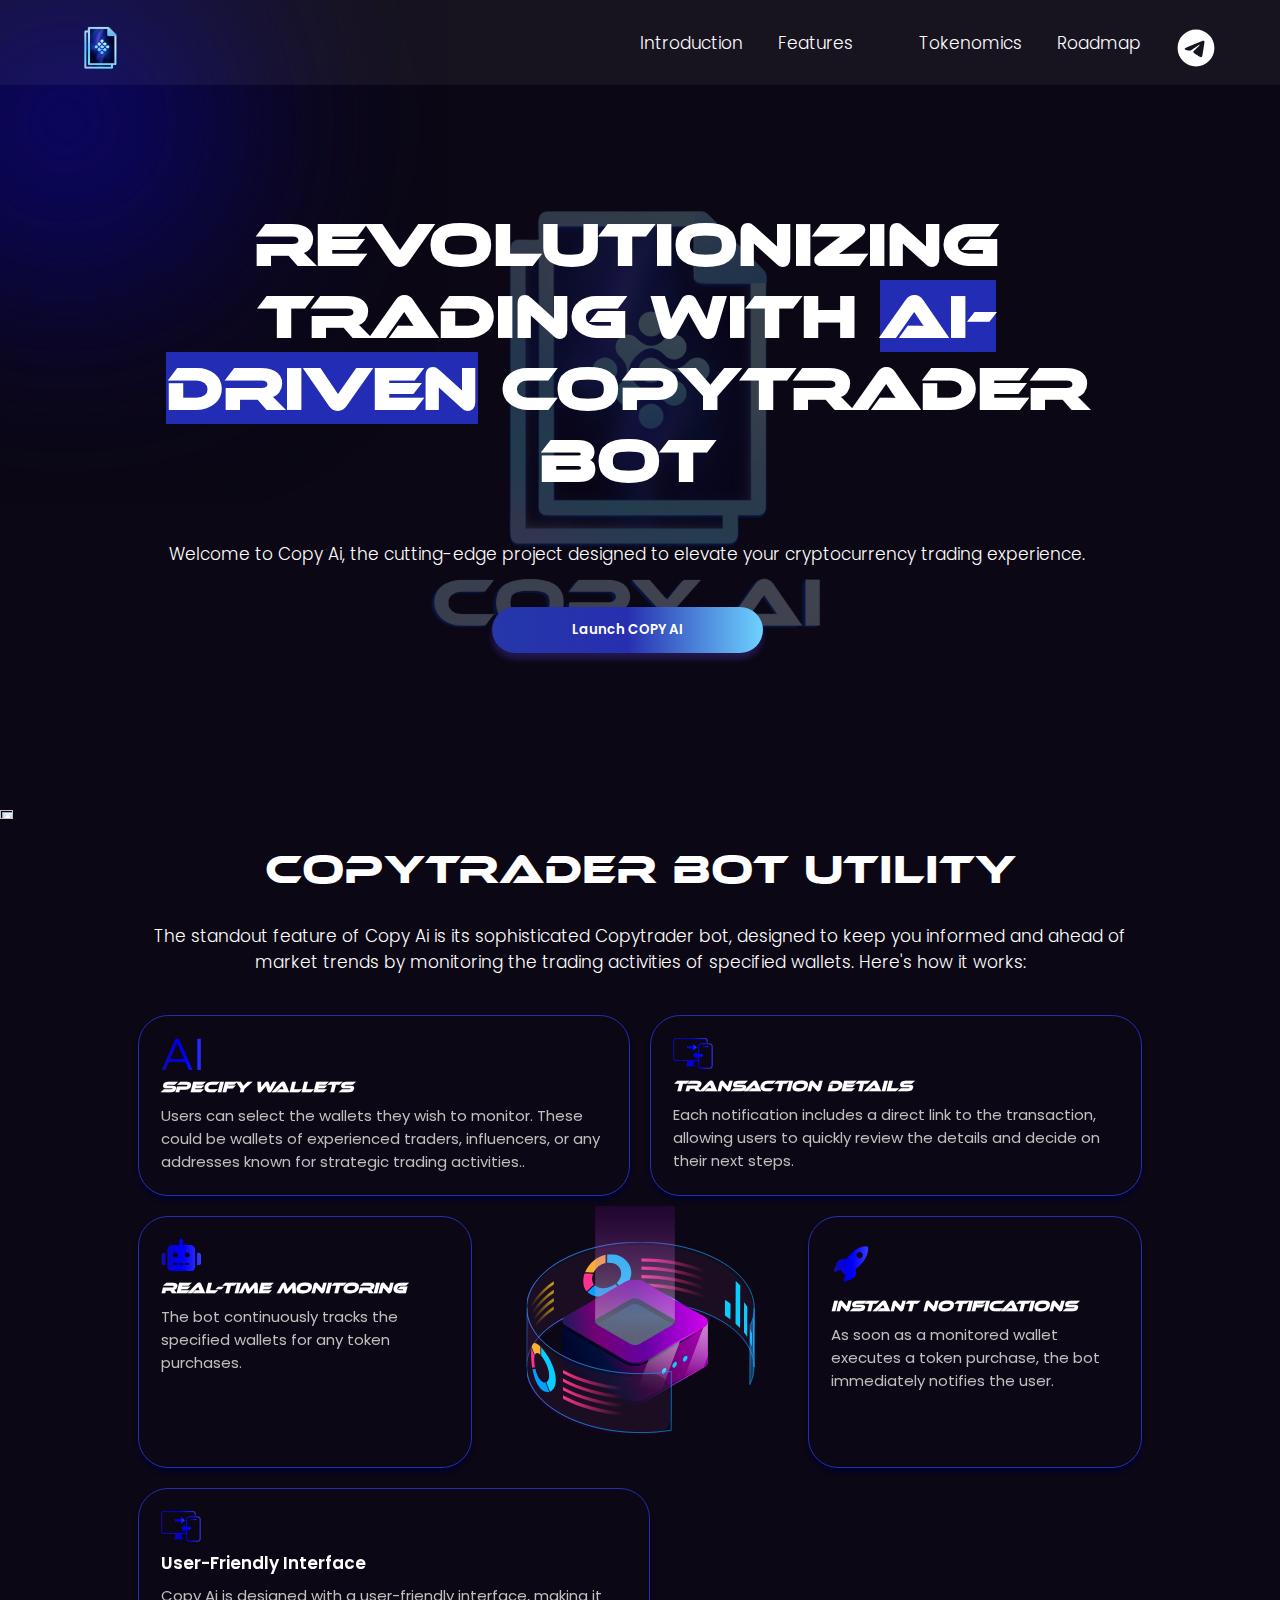
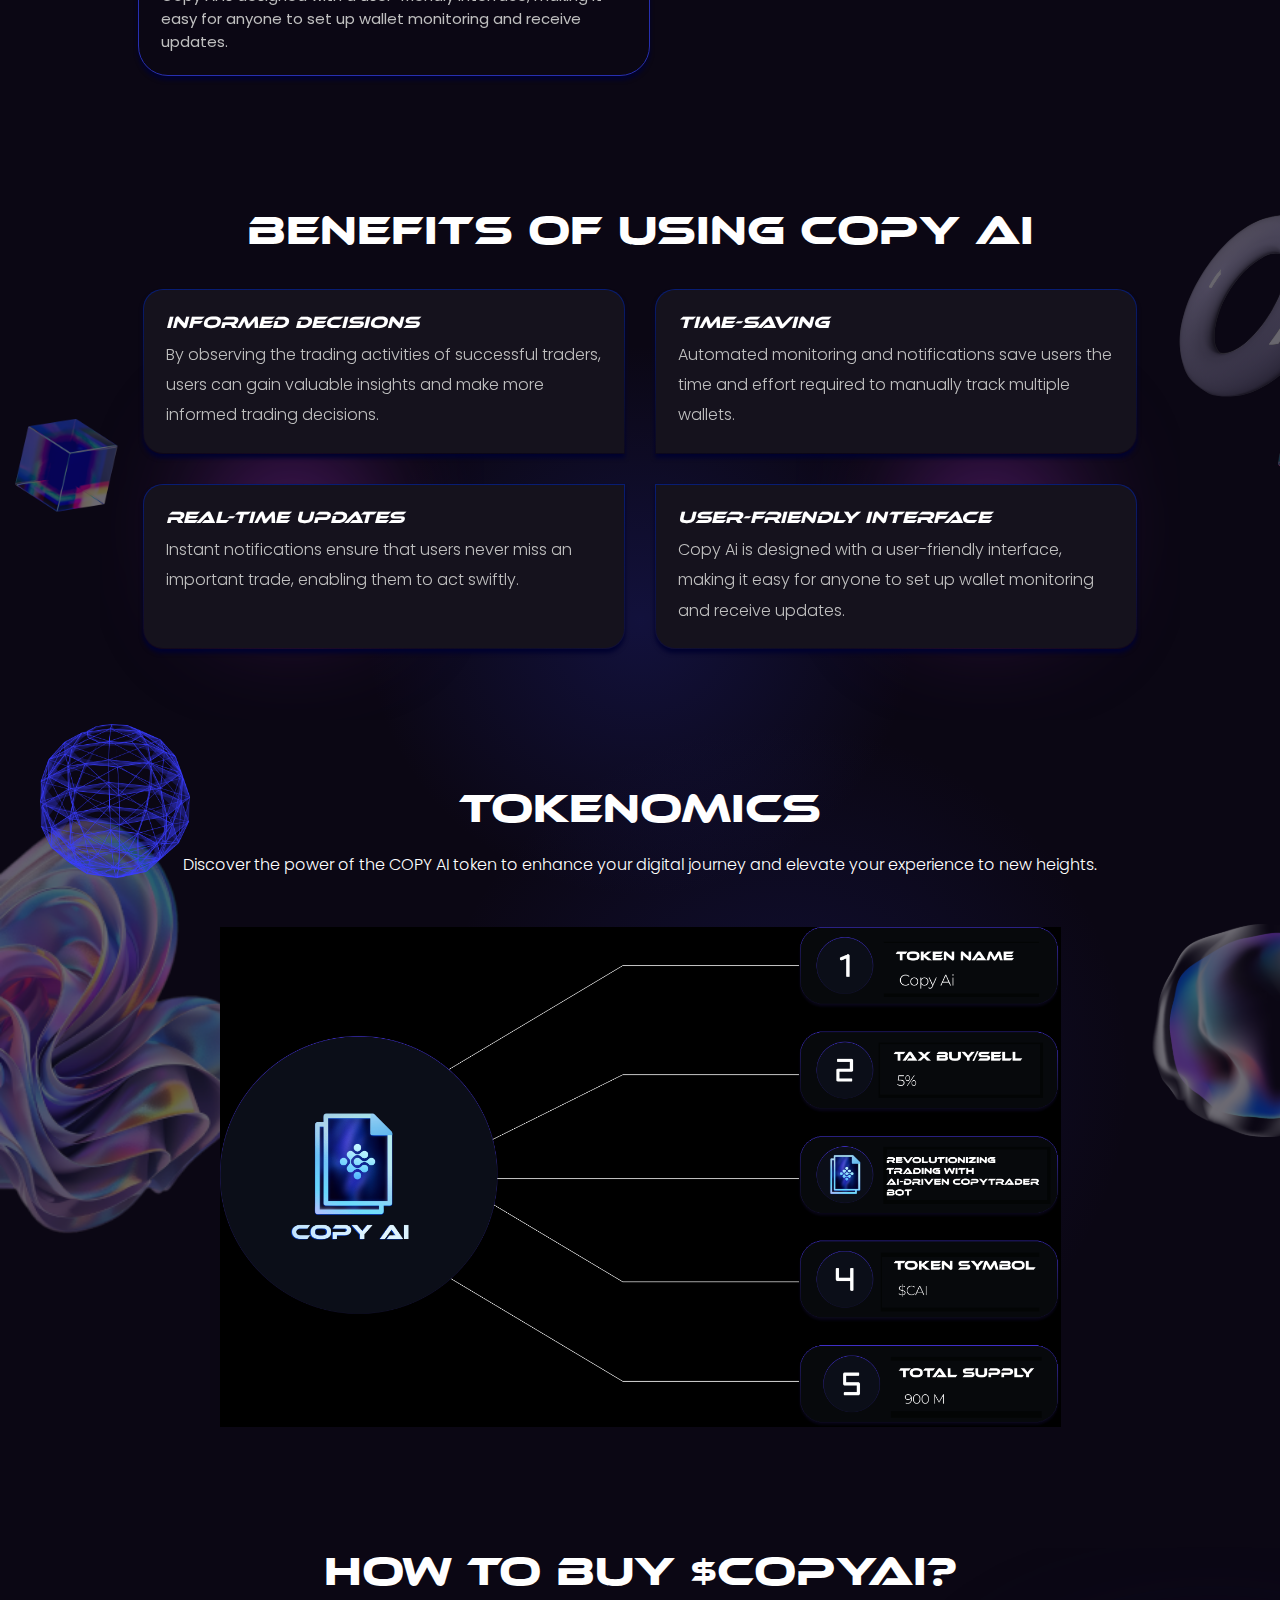
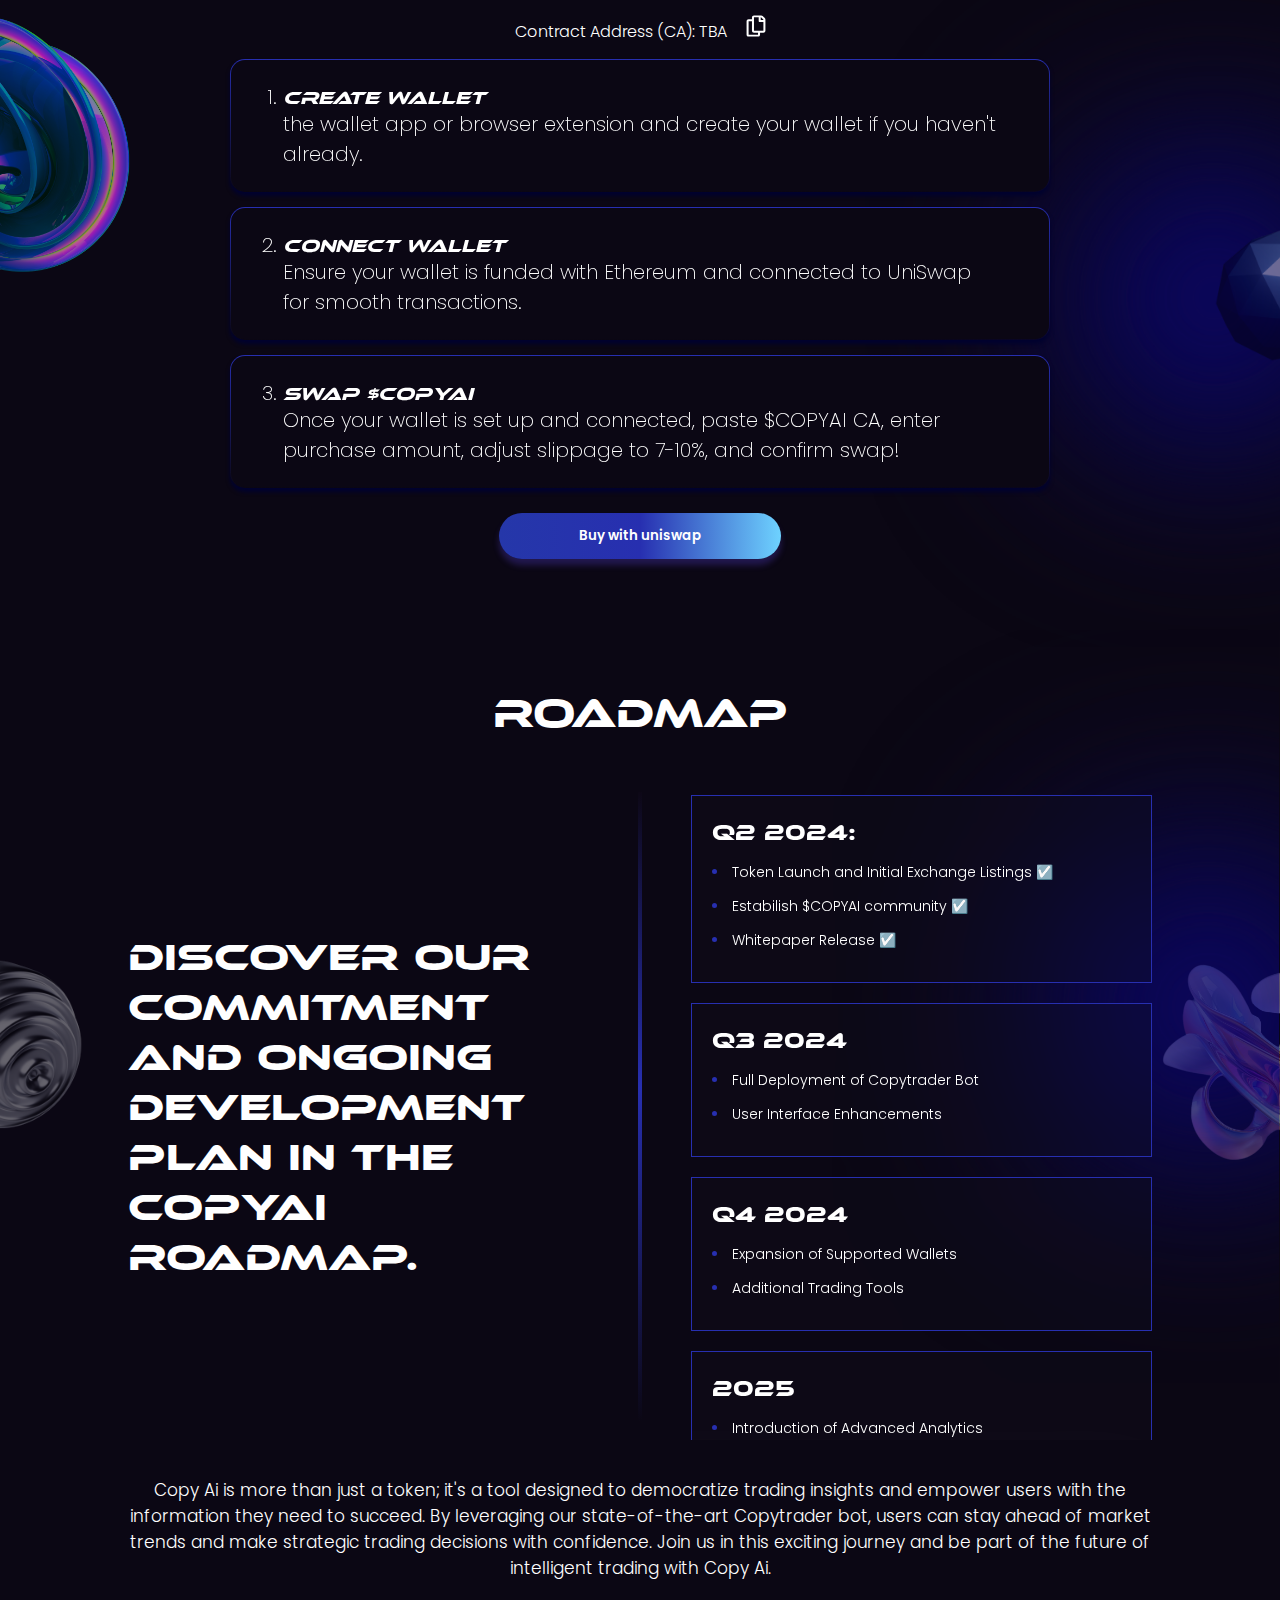
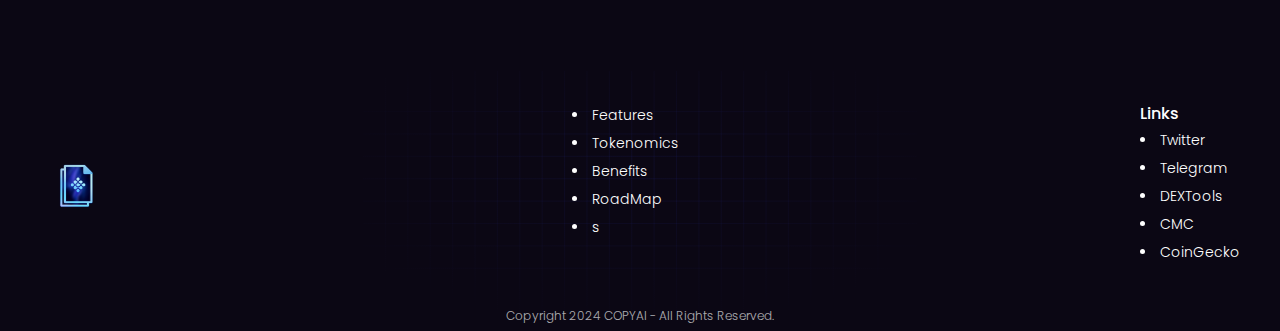
==== index.html @ f73720eb "first commit" ====
<html lang="en">
  <!-- Mirrored from www.copyaierc.info/ by HTTrack Website Copier/3.x [XR&CO'2014], Tue, 04 Jun 2024 11:24:17 GMT -->
  <!-- Added by HTTrack --><meta
    http-equiv="content-type"
    content="text/html;charset=utf-8"
  /><!-- /Added by HTTrack -->
  <head>
    <meta charset="UTF-8" />
    <meta name="viewport" content="width=device-width, initial-scale=1.0" />
    <link
      rel="apple-touch-icon"
      sizes="180x180"
      href="assets/apple-touch-icon-CKiaPB7g.html"
    />
    <link
      rel="icon"
      type="image/png"
      sizes="32x32"
      href="assets/favicon-32x32-CoAwXPn9.html"
    />
    <link
      rel="icon"
      type="image/png"
      sizes="16x16"
      href="assets/favicon-16x16-p-CZsTwS.html"
    />
    <link rel="manifest" href="assets/site-BwHFeIBa.webmanifest" />
    <title>COPY AI</title>
    <script
      type="module"
      crossorigin=""
      src="assets/index-CCVCnxUT.js"
    ></script>
    <script src="https://cdn.tailwindcss.com/"></script>
    <link rel="shortcut icon" href="assets/logo-1.png" type="image/x-icon" />
    <link href="../unpkg.com/aos%402.3.1/dist/aos.css" rel="stylesheet" />
    <meta
      name="description"
      content="Revolutionizing Trading with AI-Driven Copytrader Bot"
    />
    <link rel="stylesheet" crossorigin="" href="assets/index-CkJJXJA0.css" />
    <style type="text/css">
      @font-face {
        font-weight: 400;
        font-style: normal;
        font-family: circular;

        src: url("chrome-extension_/liecbddmkiiihnedobmlmillhodjkdmb/fonts/CircularXXWeb-Book.html")
          format("woff2");
      }

      @font-face {
        font-weight: 700;
        font-style: normal;
        font-family: circular;

        src: url("chrome-extension_/liecbddmkiiihnedobmlmillhodjkdmb/fonts/CircularXXWeb-Bold.html")
          format("woff2");
      }
    </style>
    <script src="https://cdn.tailwindcss.com"></script>
  </head>

  <body>
    <div id="root">
      <div class="header">
        <div id="mobile-menu" class="Mobile-navbar hidden">
          <ul>
            <a href="index.html#introduction"> <li>Introduction</li> </a
            ><a href="index.html#features"> <li>Features</li> </a
            ><a href="index.html#s"> <li></li> </a
            ><a href="index.html#tokenomics"> <li>Tokenomics</li> </a
            ><a href="index.html#roadmap">
              <li>Roadmap</li>
            </a>
          </ul>
        </div>
        <div class="header-logo-menu">
          <img
            class="mobile-header-bars"
            src="data:image/svg+xml,%3csvg%20width='28'%20height='26'%20viewBox='0%200%2028%2026'%20fill='none'%20xmlns='http://www.w3.org/2000/svg'%3e%3cpath%20d='M1%205.25C0.4375%205.25%200%204.8125%200%204.25V1.75C0%201.25%200.4375%200.75%201%200.75H27C27.5%200.75%2028%201.25%2028%201.75V4.25C28%204.8125%2027.5%205.25%2027%205.25H1ZM1%2015.25C0.4375%2015.25%200%2014.8125%200%2014.25V11.75C0%2011.25%200.4375%2010.75%201%2010.75H27C27.5%2010.75%2028%2011.25%2028%2011.75V14.25C28%2014.8125%2027.5%2015.25%2027%2015.25H1ZM1%2025.25C0.4375%2025.25%200%2024.8125%200%2024.25V21.75C0%2021.25%200.4375%2020.75%201%2020.75H27C27.5%2020.75%2028%2021.25%2028%2021.75V24.25C28%2024.8125%2027.5%2025.25%2027%2025.25H1Z'%20fill='white'/%3e%3c/svg%3e"
            alt="mobile-header-bars"
          /><a href="index.html"
            ><img
              class="logo"
              src="assets/logo.png"
              style="width: 70px"
              alt="soai-logo"
          /></a>
        </div>
        <div class="parentNavbar">
          <div class="navbar">
            <ul>
              <a href="index.html#introduction"> <li>Introduction</li> </a
              ><a href="index.html#features"> <li>Features</li> </a
              ><a href="index.html#s"> <li></li> </a
              ><a href="index.html#tokenomics"> <li>Tokenomics</li> </a
              ><a href="index.html#roadmap">
                <li>Roadmap</li>
              </a>
            </ul>
          </div>
          <div>
            <img
              class="telegram-logo"
              src="data:image/svg+xml,%3csvg%20xmlns='http://www.w3.org/2000/svg'%20xmlns:xlink='http://www.w3.org/1999/xlink'%20viewBox='0,0,256,256'%20width='50px'%20height='50px'%3e%3cg%20fill='%23ffffff'%20fill-rule='nonzero'%20stroke='none'%20stroke-width='1'%20stroke-linecap='butt'%20stroke-linejoin='miter'%20stroke-miterlimit='10'%20stroke-dasharray=''%20stroke-dashoffset='0'%20font-family='none'%20font-weight='none'%20font-size='none'%20text-anchor='none'%20style='mix-blend-mode:%20normal'%3e%3cg%20transform='scale(5.12,5.12)'%3e%3cpath%20d='M25,2c12.703,0%2023,10.297%2023,23c0,12.703%20-10.297,23%20-23,23c-12.703,0%20-23,-10.297%20-23,-23c0,-12.703%2010.297,-23%2023,-23zM32.934,34.375c0.423,-1.298%202.405,-14.234%202.65,-16.783c0.074,-0.772%20-0.17,-1.285%20-0.648,-1.514c-0.578,-0.278%20-1.434,-0.139%20-2.427,0.219c-1.362,0.491%20-18.774,7.884%20-19.78,8.312c-0.954,0.405%20-1.856,0.847%20-1.856,1.487c0,0.45%200.267,0.703%201.003,0.966c0.766,0.273%202.695,0.858%203.834,1.172c1.097,0.303%202.346,0.04%203.046,-0.395c0.742,-0.461%209.305,-6.191%209.92,-6.693c0.614,-0.502%201.104,0.141%200.602,0.644c-0.502,0.502%20-6.38,6.207%20-7.155,6.997c-0.941,0.959%20-0.273,1.953%200.358,2.351c0.721,0.454%205.906,3.932%206.687,4.49c0.781,0.558%201.573,0.811%202.298,0.811c0.725,0%201.107,-0.955%201.468,-2.064z'%3e%3c/path%3e%3c/g%3e%3c/g%3e%3c/svg%3e"
              alt="telegram-logo"
            />
          </div>
        </div>
      </div>
      <div
        id="introduction"
        class="hero"
        data-f="fade-down"
        data-aos-easing="linear"
        data-aos-duration="1000"
      >
        <div>
          <h1 class="hero-heading">
            Revolutionizing Trading with
            <span class="hero-span" style="font-family: subs"> AI-Driven</span>
            Copytrader Bot
          </h1>
        </div>
        <div>
          <p class="heroSubText">
            Welcome to Copy Ai, the cutting-edge project designed to elevate
            your cryptocurrency trading experience.
          </p>
        </div>
        <a href="index.html#s"
          ><button class="btn-primary hero-btn animate-pulse mb-12">
            Launch COPY AI
          </button></a
        >
        <img class="bgElement1" src="assets/one.png" alt="" />

        <img class="HeroBg" src="assets/logo-fade.png" alt="" /><img
          class="HeroSwirl"
          src="assets/hero-swirls-B60s53Tf.svg"
          alt=""
        />
      </div>
      <div id="features" class="wrapper wrapper-features">
        <div
          class="container bg-violet-600/50 backdrop-blur-md rounded-2xl mx-4"
        >
          <div
            class="section-heading"
            data-aos="fade-up"
            data-aos-easing="linear"
            data-aos-duration="500"
          >
            Copytrader Bot Utility
          </div>
          <p class="heroSubText" style="color: #fff">
            The standout feature of Copy Ai is its sophisticated Copytrader bot,
            designed to keep you informed and ahead of market trends by
            monitoring the trading activities of specified wallets. Here's how
            it works:
          </p>
          <div
            class="features-icon-mobile"
            data-aos="fade-up"
            data-aos-easing="linear"
            data-aos-duration="1000"
          >
            <div>
              <svg
                xmlns="http://www.w3.org/2000/svg"
                xmlns:xlink="http://www.w3.org/1999/xlink"
                viewBox="0 0 488 419.7"
                width="488"
                height="419.7"
                preserveAspectRatio="xMidYMid meet"
                style="
                  width: 100%;
                  height: 100%;
                  transform: translate3d(0px, 0px, 0px);
                  content-visibility: visible;
                "
              >
                <defs>
                  <clipPath id="__lottie_element_2">
                    <rect width="488" height="419.7" x="0" y="0"></rect>
                  </clipPath>
                  <clipPath id="__lottie_element_4">
                    <path d="M0,0 L488,0 L488,419.7 L0,419.7z"></path>
                  </clipPath>
                  <clipPath id="__lottie_element_8">
                    <path d="M0,0 L488,0 L488,419.7 L0,419.7z"></path>
                  </clipPath>
                  <clipPath id="__lottie_element_12">
                    <path d="M0,0 L488,0 L488,419.7 L0,419.7z"></path>
                  </clipPath>
                  <clipPath id="__lottie_element_16">
                    <path d="M0,0 L488,0 L488,419.7 L0,419.7z"></path>
                  </clipPath>
                  <clipPath id="__lottie_element_20">
                    <path d="M0,0 L488,0 L488,419.7 L0,419.7z"></path>
                  </clipPath>
                  <clipPath id="__lottie_element_24">
                    <path d="M0,0 L488,0 L488,419.7 L0,419.7z"></path>
                  </clipPath>
                  <linearGradient
                    id="__lottie_element_30"
                    spreadMethod="pad"
                    gradientUnits="userSpaceOnUse"
                    x1="0.5458999872207642"
                    y1="163.39100646972656"
                    x2="0.5458999872207642"
                    y2="-0.03150150179862976"
                  >
                    <stop
                      offset="0%"
                      stop-color="rgb(10,204,255)"
                      stop-opacity="1"
                    ></stop>
                    <stop
                      offset="7%"
                      stop-color="rgb(24,204,252)"
                      stop-opacity="0.9323999881744385"
                    ></stop>
                    <stop
                      offset="72%"
                      stop-color="rgb(154,207,223)"
                      stop-opacity="0.2842999994754791"
                    ></stop>
                    <stop
                      offset="100%"
                      stop-color="rgb(206,208,212)"
                      stop-opacity="0"
                    ></stop>
                  </linearGradient>
                  <linearGradient
                    id="__lottie_element_34"
                    spreadMethod="pad"
                    gradientUnits="userSpaceOnUse"
                    x1="0"
                    y1="0"
                    x2="0"
                    y2="0"
                  >
                    <stop
                      offset="0%"
                      stop-color="rgb(35,24,94)"
                      stop-opacity="1"
                    ></stop>
                    <stop
                      offset="7%"
                      stop-color="rgb(24,204,252)"
                      stop-opacity="0.9323999881744385"
                    ></stop>
                    <stop
                      offset="72%"
                      stop-color="rgb(154,207,223)"
                      stop-opacity="0.2842999994754791"
                    ></stop>
                    <stop
                      offset="100%"
                      stop-color="rgb(206,208,212)"
                      stop-opacity="0"
                    ></stop>
                  </linearGradient>
                  <linearGradient
                    id="__lottie_element_38"
                    spreadMethod="pad"
                    gradientUnits="userSpaceOnUse"
                    x1="0.5458999872207642"
                    y1="0.9908940196037292"
                    x2="0.5458999872207642"
                    y2="-162.4320068359375"
                  >
                    <stop
                      offset="0%"
                      stop-color="rgb(10,204,255)"
                      stop-opacity="1"
                    ></stop>
                    <stop
                      offset="7%"
                      stop-color="rgb(24,204,252)"
                      stop-opacity="0.9323999881744385"
                    ></stop>
                    <stop
                      offset="72%"
                      stop-color="rgb(154,207,223)"
                      stop-opacity="0.2842999994754791"
                    ></stop>
                    <stop
                      offset="100%"
                      stop-color="rgb(206,208,212)"
                      stop-opacity="0"
                    ></stop>
                  </linearGradient>
                  <clipPath id="__lottie_element_40">
                    <path d="M0,0 L488,0 L488,419.7 L0,419.7z"></path>
                  </clipPath>
                  <clipPath id="__lottie_element_44">
                    <path d="M0,0 L488,0 L488,419.7 L0,419.7z"></path>
                  </clipPath>
                  <linearGradient
                    id="__lottie_element_50"
                    spreadMethod="pad"
                    gradientUnits="userSpaceOnUse"
                    x1="0.4670020043849945"
                    y1="169.5970001220703"
                    x2="0.4670020043849945"
                    y2="-0.0315047986805439"
                  >
                    <stop
                      offset="0%"
                      stop-color="rgb(10,204,255)"
                      stop-opacity="1"
                    ></stop>
                    <stop
                      offset="7%"
                      stop-color="rgb(24,204,252)"
                      stop-opacity="0.9323999881744385"
                    ></stop>
                    <stop
                      offset="72%"
                      stop-color="rgb(154,207,223)"
                      stop-opacity="0.2842999994754791"
                    ></stop>
                    <stop
                      offset="100%"
                      stop-color="rgb(206,208,212)"
                      stop-opacity="0"
                    ></stop>
                  </linearGradient>
                  <linearGradient
                    id="__lottie_element_54"
                    spreadMethod="pad"
                    gradientUnits="userSpaceOnUse"
                    x1="0"
                    y1="0"
                    x2="0"
                    y2="0"
                  >
                    <stop
                      offset="0%"
                      stop-color="rgb(35,24,94)"
                      stop-opacity="1"
                    ></stop>
                    <stop
                      offset="7%"
                      stop-color="rgb(24,204,252)"
                      stop-opacity="0.9323999881744385"
                    ></stop>
                    <stop
                      offset="72%"
                      stop-color="rgb(154,207,223)"
                      stop-opacity="0.2842999994754791"
                    ></stop>
                    <stop
                      offset="100%"
                      stop-color="rgb(206,208,212)"
                      stop-opacity="0"
                    ></stop>
                  </linearGradient>
                  <linearGradient
                    id="__lottie_element_58"
                    spreadMethod="pad"
                    gradientUnits="userSpaceOnUse"
                    x1="0.4670020043849945"
                    y1="0.9973970055580139"
                    x2="0.4670020043849945"
                    y2="-168.63099670410156"
                  >
                    <stop
                      offset="0%"
                      stop-color="rgb(10,204,255)"
                      stop-opacity="1"
                    ></stop>
                    <stop
                      offset="7%"
                      stop-color="rgb(24,204,252)"
                      stop-opacity="0.9323999881744385"
                    ></stop>
                    <stop
                      offset="72%"
                      stop-color="rgb(154,207,223)"
                      stop-opacity="0.2842999994754791"
                    ></stop>
                    <stop
                      offset="100%"
                      stop-color="rgb(206,208,212)"
                      stop-opacity="0"
                    ></stop>
                  </linearGradient>
                  <clipPath id="__lottie_element_60">
                    <path d="M0,0 L488,0 L488,419.7 L0,419.7z"></path>
                  </clipPath>
                  <clipPath id="__lottie_element_64">
                    <path d="M0,0 L488,0 L488,419.7 L0,419.7z"></path>
                  </clipPath>
                  <linearGradient
                    id="__lottie_element_70"
                    spreadMethod="pad"
                    gradientUnits="userSpaceOnUse"
                    x1="0.489096999168396"
                    y1="175.38099670410156"
                    x2="0.489096999168396"
                    y2="-0.031502000987529755"
                  >
                    <stop
                      offset="0%"
                      stop-color="rgb(10,204,255)"
                      stop-opacity="1"
                    ></stop>
                    <stop
                      offset="7%"
                      stop-color="rgb(24,204,252)"
                      stop-opacity="0.9323999881744385"
                    ></stop>
                    <stop
                      offset="72%"
                      stop-color="rgb(154,207,223)"
                      stop-opacity="0.2842999994754791"
                    ></stop>
                    <stop
                      offset="100%"
                      stop-color="rgb(206,208,212)"
                      stop-opacity="0"
                    ></stop>
                  </linearGradient>
                  <linearGradient
                    id="__lottie_element_74"
                    spreadMethod="pad"
                    gradientUnits="userSpaceOnUse"
                    x1="0"
                    y1="0"
                    x2="0"
                    y2="0"
                  >
                    <stop
                      offset="0%"
                      stop-color="rgb(35,24,94)"
                      stop-opacity="1"
                    ></stop>
                    <stop
                      offset="7%"
                      stop-color="rgb(24,204,252)"
                      stop-opacity="0.9323999881744385"
                    ></stop>
                    <stop
                      offset="72%"
                      stop-color="rgb(154,207,223)"
                      stop-opacity="0.2842999994754791"
                    ></stop>
                    <stop
                      offset="100%"
                      stop-color="rgb(206,208,212)"
                      stop-opacity="0"
                    ></stop>
                  </linearGradient>
                  <linearGradient
                    id="__lottie_element_78"
                    spreadMethod="pad"
                    gradientUnits="userSpaceOnUse"
                    x1="0.489096999168396"
                    y1="0.9805939793586731"
                    x2="0.489096999168396"
                    y2="-174.4320068359375"
                  >
                    <stop
                      offset="0%"
                      stop-color="rgb(10,204,255)"
                      stop-opacity="1"
                    ></stop>
                    <stop
                      offset="7%"
                      stop-color="rgb(24,204,252)"
                      stop-opacity="0.9323999881744385"
                    ></stop>
                    <stop
                      offset="72%"
                      stop-color="rgb(154,207,223)"
                      stop-opacity="0.2842999994754791"
                    ></stop>
                    <stop
                      offset="100%"
                      stop-color="rgb(206,208,212)"
                      stop-opacity="0"
                    ></stop>
                  </linearGradient>
                  <clipPath id="__lottie_element_80">
                    <path d="M0,0 L488,0 L488,419.7 L0,419.7z"></path>
                  </clipPath>
                  <clipPath id="__lottie_element_84">
                    <path d="M0,0 L488,0 L488,419.7 L0,419.7z"></path>
                  </clipPath>
                  <linearGradient
                    id="__lottie_element_90"
                    spreadMethod="pad"
                    gradientUnits="userSpaceOnUse"
                    x1="0.5111050009727478"
                    y1="181.5850067138672"
                    x2="0.5111050009727478"
                    y2="-0.031501200050115585"
                  >
                    <stop
                      offset="0%"
                      stop-color="rgb(10,204,255)"
                      stop-opacity="1"
                    ></stop>
                    <stop
                      offset="7%"
                      stop-color="rgb(24,204,252)"
                      stop-opacity="0.9323999881744385"
                    ></stop>
                    <stop
                      offset="72%"
                      stop-color="rgb(154,207,223)"
                      stop-opacity="0.2842999994754791"
                    ></stop>
                    <stop
                      offset="100%"
                      stop-color="rgb(206,208,212)"
                      stop-opacity="0"
                    ></stop>
                  </linearGradient>
                  <linearGradient
                    id="__lottie_element_94"
                    spreadMethod="pad"
                    gradientUnits="userSpaceOnUse"
                    x1="0"
                    y1="0"
                    x2="0"
                    y2="0"
                  >
                    <stop
                      offset="0%"
                      stop-color="rgb(35,24,94)"
                      stop-opacity="1"
                    ></stop>
                    <stop
                      offset="7%"
                      stop-color="rgb(24,204,252)"
                      stop-opacity="0.9323999881744385"
                    ></stop>
                    <stop
                      offset="72%"
                      stop-color="rgb(154,207,223)"
                      stop-opacity="0.2842999994754791"
                    ></stop>
                    <stop
                      offset="100%"
                      stop-color="rgb(206,208,212)"
                      stop-opacity="0"
                    ></stop>
                  </linearGradient>
                  <linearGradient
                    id="__lottie_element_98"
                    spreadMethod="pad"
                    gradientUnits="userSpaceOnUse"
                    x1="0.5111050009727478"
                    y1="0.9851970076560974"
                    x2="0.5111050009727478"
                    y2="-180.63099670410156"
                  >
                    <stop
                      offset="0%"
                      stop-color="rgb(10,204,255)"
                      stop-opacity="1"
                    ></stop>
                    <stop
                      offset="7%"
                      stop-color="rgb(24,204,252)"
                      stop-opacity="0.9323999881744385"
                    ></stop>
                    <stop
                      offset="72%"
                      stop-color="rgb(154,207,223)"
                      stop-opacity="0.2842999994754791"
                    ></stop>
                    <stop
                      offset="100%"
                      stop-color="rgb(206,208,212)"
                      stop-opacity="0"
                    ></stop>
                  </linearGradient>
                  <clipPath id="__lottie_element_100">
                    <path d="M0,0 L488,0 L488,419.7 L0,419.7z"></path>
                  </clipPath>
                  <clipPath id="__lottie_element_104">
                    <path d="M0,0 L488,0 L488,419.7 L0,419.7z"></path>
                  </clipPath>
                  <linearGradient
                    id="__lottie_element_110"
                    spreadMethod="pad"
                    gradientUnits="userSpaceOnUse"
                    x1="0.5321999788284302"
                    y1="189.2449951171875"
                    x2="0.5321999788284302"
                    y2="-0.03149870038032532"
                  >
                    <stop
                      offset="0%"
                      stop-color="rgb(10,204,255)"
                      stop-opacity="1"
                    ></stop>
                    <stop
                      offset="7%"
                      stop-color="rgb(24,204,252)"
                      stop-opacity="0.9323999881744385"
                    ></stop>
                    <stop
                      offset="72%"
                      stop-color="rgb(154,207,223)"
                      stop-opacity="0.2842999994754791"
                    ></stop>
                    <stop
                      offset="100%"
                      stop-color="rgb(206,208,212)"
                      stop-opacity="0"
                    ></stop>
                  </linearGradient>
                  <linearGradient
                    id="__lottie_element_114"
                    spreadMethod="pad"
                    gradientUnits="userSpaceOnUse"
                    x1="0"
                    y1="0"
                    x2="0"
                    y2="0"
                  >
                    <stop
                      offset="0%"
                      stop-color="rgb(35,24,94)"
                      stop-opacity="1"
                    ></stop>
                    <stop
                      offset="7%"
                      stop-color="rgb(24,204,252)"
                      stop-opacity="0.9323999881744385"
                    ></stop>
                    <stop
                      offset="72%"
                      stop-color="rgb(154,207,223)"
                      stop-opacity="0.2842999994754791"
                    ></stop>
                    <stop
                      offset="100%"
                      stop-color="rgb(206,208,212)"
                      stop-opacity="0"
                    ></stop>
                  </linearGradient>
                  <linearGradient
                    id="__lottie_element_118"
                    spreadMethod="pad"
                    gradientUnits="userSpaceOnUse"
                    x1="0.5321999788284302"
                    y1="1.0453100204467773"
                    x2="0.5321999788284302"
                    y2="-188.2310028076172"
                  >
                    <stop
                      offset="0%"
                      stop-color="rgb(10,204,255)"
                      stop-opacity="1"
                    ></stop>
                    <stop
                      offset="7%"
                      stop-color="rgb(24,204,252)"
                      stop-opacity="0.9323999881744385"
                    ></stop>
                    <stop
                      offset="72%"
                      stop-color="rgb(154,207,223)"
                      stop-opacity="0.2842999994754791"
                    ></stop>
                    <stop
                      offset="100%"
                      stop-color="rgb(206,208,212)"
                      stop-opacity="0"
                    ></stop>
                  </linearGradient>
                  <clipPath id="__lottie_element_120">
                    <path d="M0,0 L488,0 L488,419.7 L0,419.7z"></path>
                  </clipPath>
                  <clipPath id="__lottie_element_124">
                    <path d="M0,0 L488,0 L488,419.7 L0,419.7z"></path>
                  </clipPath>
                  <linearGradient
                    id="__lottie_element_130"
                    spreadMethod="pad"
                    gradientUnits="userSpaceOnUse"
                    x1="0.45530301332473755"
                    y1="193.28799438476562"
                    x2="0.45530301332473755"
                    y2="-0.03139939904212952"
                  >
                    <stop
                      offset="0%"
                      stop-color="rgb(10,204,255)"
                      stop-opacity="1"
                    ></stop>
                    <stop
                      offset="7%"
                      stop-color="rgb(24,204,252)"
                      stop-opacity="0.9323999881744385"
                    ></stop>
                    <stop
                      offset="72%"
                      stop-color="rgb(154,207,223)"
                      stop-opacity="0.2842999994754791"
                    ></stop>
                    <stop
                      offset="100%"
                      stop-color="rgb(206,208,212)"
                      stop-opacity="0"
                    ></stop>
                  </linearGradient>
                  <linearGradient
                    id="__lottie_element_134"
                    spreadMethod="pad"
                    gradientUnits="userSpaceOnUse"
                    x1="0"
                    y1="0"
                    x2="0"
                    y2="0"
                  >
                    <stop
                      offset="0%"
                      stop-color="rgb(35,24,94)"
                      stop-opacity="1"
                    ></stop>
                    <stop
                      offset="7%"
                      stop-color="rgb(24,204,252)"
                      stop-opacity="0.9323999881744385"
                    ></stop>
                    <stop
                      offset="72%"
                      stop-color="rgb(154,207,223)"
                      stop-opacity="0.2842999994754791"
                    ></stop>
                    <stop
                      offset="100%"
                      stop-color="rgb(206,208,212)"
                      stop-opacity="0"
                    ></stop>
                  </linearGradient>
                  <linearGradient
                    id="__lottie_element_138"
                    spreadMethod="pad"
                    gradientUnits="userSpaceOnUse"
                    x1="0.45530301332473755"
                    y1="0.9883000254631042"
                    x2="0.45530301332473755"
                    y2="-192.33099365234375"
                  >
                    <stop
                      offset="0%"
                      stop-color="rgb(10,204,255)"
                      stop-opacity="1"
                    ></stop>
                    <stop
                      offset="7%"
                      stop-color="rgb(24,204,252)"
                      stop-opacity="0.9323999881744385"
                    ></stop>
                    <stop
                      offset="72%"
                      stop-color="rgb(154,207,223)"
                      stop-opacity="0.2842999994754791"
                    ></stop>
                    <stop
                      offset="100%"
                      stop-color="rgb(206,208,212)"
                      stop-opacity="0"
                    ></stop>
                  </linearGradient>
                  <clipPath id="__lottie_element_140">
                    <path d="M0,0 L488,0 L488,419.7 L0,419.7z"></path>
                  </clipPath>
                  <clipPath id="__lottie_element_144">
                    <path d="M0,0 L488,0 L488,419.7 L0,419.7z"></path>
                  </clipPath>
                  <linearGradient
                    id="__lottie_element_150"
                    spreadMethod="pad"
                    gradientUnits="userSpaceOnUse"
                    x1="0.47729700803756714"
                    y1="189.2449951171875"
                    x2="0.47729700803756714"
                    y2="-0.03149870038032532"
                  >
                    <stop
                      offset="0%"
                      stop-color="rgb(10,204,255)"
                      stop-opacity="1"
                    ></stop>
                    <stop
                      offset="7%"
                      stop-color="rgb(24,204,252)"
                      stop-opacity="0.9323999881744385"
                    ></stop>
                    <stop
                      offset="72%"
                      stop-color="rgb(154,207,223)"
                      stop-opacity="0.2842999994754791"
                    ></stop>
                    <stop
                      offset="100%"
                      stop-color="rgb(206,208,212)"
                      stop-opacity="0"
                    ></stop>
                  </linearGradient>
                  <linearGradient
                    id="__lottie_element_154"
                    spreadMethod="pad"
                    gradientUnits="userSpaceOnUse"
                    x1="0"
                    y1="0"
                    x2="0"
                    y2="0"
                  >
                    <stop
                      offset="0%"
                      stop-color="rgb(35,24,94)"
                      stop-opacity="1"
                    ></stop>
                    <stop
                      offset="7%"
                      stop-color="rgb(24,204,252)"
                      stop-opacity="0.9323999881744385"
                    ></stop>
                    <stop
                      offset="72%"
                      stop-color="rgb(154,207,223)"
                      stop-opacity="0.2842999994754791"
                    ></stop>
                    <stop
                      offset="100%"
                      stop-color="rgb(206,208,212)"
                      stop-opacity="0"
                    ></stop>
                  </linearGradient>
                  <linearGradient
                    id="__lottie_element_158"
                    spreadMethod="pad"
                    gradientUnits="userSpaceOnUse"
                    x1="0.47729700803756714"
                    y1="1.0453100204467773"
                    x2="0.47729700803756714"
                    y2="-188.2310028076172"
                  >
                    <stop
                      offset="0%"
                      stop-color="rgb(10,204,255)"
                      stop-opacity="1"
                    ></stop>
                    <stop
                      offset="7%"
                      stop-color="rgb(24,204,252)"
                      stop-opacity="0.9323999881744385"
                    ></stop>
                    <stop
                      offset="72%"
                      stop-color="rgb(154,207,223)"
                      stop-opacity="0.2842999994754791"
                    ></stop>
                    <stop
                      offset="100%"
                      stop-color="rgb(206,208,212)"
                      stop-opacity="0"
                    ></stop>
                  </linearGradient>
                  <clipPath id="__lottie_element_160">
                    <path d="M0,0 L488,0 L488,419.7 L0,419.7z"></path>
                  </clipPath>
                  <clipPath id="__lottie_element_164">
                    <path d="M0,0 L488,0 L488,419.7 L0,419.7z"></path>
                  </clipPath>
                  <linearGradient
                    id="__lottie_element_170"
                    spreadMethod="pad"
                    gradientUnits="userSpaceOnUse"
                    x1="0.4984079897403717"
                    y1="181.5850067138672"
                    x2="0.4984079897403717"
                    y2="-0.03199930116534233"
                  >
                    <stop
                      offset="0%"
                      stop-color="rgb(10,204,255)"
                      stop-opacity="1"
                    ></stop>
                    <stop
                      offset="7%"
                      stop-color="rgb(24,204,252)"
                      stop-opacity="0.9323999881744385"
                    ></stop>
                    <stop
                      offset="72%"
                      stop-color="rgb(154,207,223)"
                      stop-opacity="0.2842999994754791"
                    ></stop>
                    <stop
                      offset="100%"
                      stop-color="rgb(206,208,212)"
                      stop-opacity="0"
                    ></stop>
                  </linearGradient>
                  <linearGradient
                    id="__lottie_element_174"
                    spreadMethod="pad"
                    gradientUnits="userSpaceOnUse"
                    x1="0"
                    y1="0"
                    x2="0"
                    y2="0"
                  >
                    <stop
                      offset="0%"
                      stop-color="rgb(35,24,94)"
                      stop-opacity="1"
                    ></stop>
                    <stop
                      offset="7%"
                      stop-color="rgb(24,204,252)"
                      stop-opacity="0.9323999881744385"
                    ></stop>
                    <stop
                      offset="72%"
                      stop-color="rgb(154,207,223)"
                      stop-opacity="0.2842999994754791"
                    ></stop>
                    <stop
                      offset="100%"
                      stop-color="rgb(206,208,212)"
                      stop-opacity="0"
                    ></stop>
                  </linearGradient>
                  <linearGradient
                    id="__lottie_element_178"
                    spreadMethod="pad"
                    gradientUnits="userSpaceOnUse"
                    x1="0.4984079897403717"
                    y1="0.9851970076560974"
                    x2="0.4984079897403717"
                    y2="-180.6320037841797"
                  >
                    <stop
                      offset="0%"
                      stop-color="rgb(10,204,255)"
                      stop-opacity="1"
                    ></stop>
                    <stop
                      offset="7%"
                      stop-color="rgb(24,204,252)"
                      stop-opacity="0.9323999881744385"
                    ></stop>
                    <stop
                      offset="72%"
                      stop-color="rgb(154,207,223)"
                      stop-opacity="0.2842999994754791"
                    ></stop>
                    <stop
                      offset="100%"
                      stop-color="rgb(206,208,212)"
                      stop-opacity="0"
                    ></stop>
                  </linearGradient>
                  <clipPath id="__lottie_element_180">
                    <path d="M0,0 L488,0 L488,419.7 L0,419.7z"></path>
                  </clipPath>
                  <clipPath id="__lottie_element_184">
                    <path d="M0,0 L488,0 L488,419.7 L0,419.7z"></path>
                  </clipPath>
                  <linearGradient
                    id="__lottie_element_190"
                    spreadMethod="pad"
                    gradientUnits="userSpaceOnUse"
                    x1="0.5205000042915344"
                    y1="175.38099670410156"
                    x2="0.5205000042915344"
                    y2="-0.031502000987529755"
                  >
                    <stop
                      offset="0%"
                      stop-color="rgb(10,204,255)"
                      stop-opacity="1"
                    ></stop>
                    <stop
                      offset="7%"
                      stop-color="rgb(24,204,252)"
                      stop-opacity="0.9323999881744385"
                    ></stop>
                    <stop
                      offset="72%"
                      stop-color="rgb(154,207,223)"
                      stop-opacity="0.2842999994754791"
                    ></stop>
                    <stop
                      offset="100%"
                      stop-color="rgb(206,208,212)"
                      stop-opacity="0"
                    ></stop>
                  </linearGradient>
                  <linearGradient
                    id="__lottie_element_194"
                    spreadMethod="pad"
                    gradientUnits="userSpaceOnUse"
                    x1="0"
                    y1="0"
                    x2="0"
                    y2="0"
                  >
                    <stop
                      offset="0%"
                      stop-color="rgb(35,24,94)"
                      stop-opacity="1"
                    ></stop>
                    <stop
                      offset="7%"
                      stop-color="rgb(24,204,252)"
                      stop-opacity="0.9323999881744385"
                    ></stop>
                    <stop
                      offset="72%"
                      stop-color="rgb(154,207,223)"
                      stop-opacity="0.2842999994754791"
                    ></stop>
                    <stop
                      offset="100%"
                      stop-color="rgb(206,208,212)"
                      stop-opacity="0"
                    ></stop>
                  </linearGradient>
                  <linearGradient
                    id="__lottie_element_198"
                    spreadMethod="pad"
                    gradientUnits="userSpaceOnUse"
                    x1="0.5205000042915344"
                    y1="0.9805939793586731"
                    x2="0.5205000042915344"
                    y2="-174.4320068359375"
                  >
                    <stop
                      offset="0%"
                      stop-color="rgb(10,204,255)"
                      stop-opacity="1"
                    ></stop>
                    <stop
                      offset="7%"
                      stop-color="rgb(24,204,252)"
                      stop-opacity="0.9323999881744385"
                    ></stop>
                    <stop
                      offset="72%"
                      stop-color="rgb(154,207,223)"
                      stop-opacity="0.2842999994754791"
                    ></stop>
                    <stop
                      offset="100%"
                      stop-color="rgb(206,208,212)"
                      stop-opacity="0"
                    ></stop>
                  </linearGradient>
                  <clipPath id="__lottie_element_200">
                    <path d="M0,0 L488,0 L488,419.7 L0,419.7z"></path>
                  </clipPath>
                  <clipPath id="__lottie_element_204">
                    <path d="M0,0 L488,0 L488,419.7 L0,419.7z"></path>
                  </clipPath>
                  <linearGradient
                    id="__lottie_element_210"
                    spreadMethod="pad"
                    gradientUnits="userSpaceOnUse"
                    x1="0.5425959825515747"
                    y1="169.5970001220703"
                    x2="0.5425959825515747"
                    y2="-0.030604800209403038"
                  >
                    <stop
                      offset="0%"
                      stop-color="rgb(10,204,255)"
                      stop-opacity="1"
                    ></stop>
                    <stop
                      offset="7%"
                      stop-color="rgb(24,204,252)"
                      stop-opacity="0.9323999881744385"
                    ></stop>
                    <stop
                      offset="72%"
                      stop-color="rgb(154,207,223)"
                      stop-opacity="0.2842999994754791"
                    ></stop>
                    <stop
                      offset="100%"
                      stop-color="rgb(206,208,212)"
                      stop-opacity="0"
                    ></stop>
                  </linearGradient>
                  <linearGradient
                    id="__lottie_element_214"
                    spreadMethod="pad"
                    gradientUnits="userSpaceOnUse"
                    x1="0"
                    y1="0"
                    x2="0"
                    y2="0"
                  >
                    <stop
                      offset="0%"
                      stop-color="rgb(35,24,94)"
                      stop-opacity="1"
                    ></stop>
                    <stop
                      offset="7%"
                      stop-color="rgb(24,204,252)"
                      stop-opacity="0.9323999881744385"
                    ></stop>
                    <stop
                      offset="72%"
                      stop-color="rgb(154,207,223)"
                      stop-opacity="0.2842999994754791"
                    ></stop>
                    <stop
                      offset="100%"
                      stop-color="rgb(206,208,212)"
                      stop-opacity="0"
                    ></stop>
                  </linearGradient>
                  <linearGradient
                    id="__lottie_element_218"
                    spreadMethod="pad"
                    gradientUnits="userSpaceOnUse"
                    x1="0.5425959825515747"
                    y1="0.9973970055580139"
                    x2="0.5425959825515747"
                    y2="-168.63099670410156"
                  >
                    <stop
                      offset="0%"
                      stop-color="rgb(10,204,255)"
                      stop-opacity="1"
                    ></stop>
                    <stop
                      offset="7%"
                      stop-color="rgb(24,204,252)"
                      stop-opacity="0.9323999881744385"
                    ></stop>
                    <stop
                      offset="72%"
                      stop-color="rgb(154,207,223)"
                      stop-opacity="0.2842999994754791"
                    ></stop>
                    <stop
                      offset="100%"
                      stop-color="rgb(206,208,212)"
                      stop-opacity="0"
                    ></stop>
                  </linearGradient>
                  <clipPath id="__lottie_element_220">
                    <path d="M0,0 L488,0 L488,419.7 L0,419.7z"></path>
                  </clipPath>
                  <clipPath id="__lottie_element_224">
                    <path d="M0,0 L488,0 L488,419.7 L0,419.7z"></path>
                  </clipPath>
                  <linearGradient
                    id="__lottie_element_230"
                    spreadMethod="pad"
                    gradientUnits="userSpaceOnUse"
                    x1="0.46461400389671326"
                    y1="163.39100646972656"
                    x2="0.46461400389671326"
                    y2="-0.03150150179862976"
                  >
                    <stop
                      offset="0%"
                      stop-color="rgb(10,204,255)"
                      stop-opacity="1"
                    ></stop>
                    <stop
                      offset="7%"
                      stop-color="rgb(24,204,252)"
                      stop-opacity="0.9323999881744385"
                    ></stop>
                    <stop
                      offset="72%"
                      stop-color="rgb(154,207,223)"
                      stop-opacity="0.2842999994754791"
                    ></stop>
                    <stop
                      offset="100%"
                      stop-color="rgb(206,208,212)"
                      stop-opacity="0"
                    ></stop>
                  </linearGradient>
                  <linearGradient
                    id="__lottie_element_234"
                    spreadMethod="pad"
                    gradientUnits="userSpaceOnUse"
                    x1="0"
                    y1="0"
                    x2="0"
                    y2="0"
                  >
                    <stop
                      offset="0%"
                      stop-color="rgb(35,24,94)"
                      stop-opacity="1"
                    ></stop>
                    <stop
                      offset="7%"
                      stop-color="rgb(24,204,252)"
                      stop-opacity="0.9323999881744385"
                    ></stop>
                    <stop
                      offset="72%"
                      stop-color="rgb(154,207,223)"
                      stop-opacity="0.2842999994754791"
                    ></stop>
                    <stop
                      offset="100%"
                      stop-color="rgb(206,208,212)"
                      stop-opacity="0"
                    ></stop>
                  </linearGradient>
                  <linearGradient
                    id="__lottie_element_238"
                    spreadMethod="pad"
                    gradientUnits="userSpaceOnUse"
                    x1="0.46461400389671326"
                    y1="0.9908940196037292"
                    x2="0.46461400389671326"
                    y2="-162.4320068359375"
                  >
                    <stop
                      offset="0%"
                      stop-color="rgb(10,204,255)"
                      stop-opacity="1"
                    ></stop>
                    <stop
                      offset="7%"
                      stop-color="rgb(24,204,252)"
                      stop-opacity="0.9323999881744385"
                    ></stop>
                    <stop
                      offset="72%"
                      stop-color="rgb(154,207,223)"
                      stop-opacity="0.2842999994754791"
                    ></stop>
                    <stop
                      offset="100%"
                      stop-color="rgb(206,208,212)"
                      stop-opacity="0"
                    ></stop>
                  </linearGradient>
                  <linearGradient
                    id="__lottie_element_242"
                    spreadMethod="pad"
                    gradientUnits="userSpaceOnUse"
                    x1="61.76679992675781"
                    y1="51.56869888305664"
                    x2="61.76679992675781"
                    y2="226.31300354003906"
                  >
                    <stop
                      offset="0%"
                      stop-color="rgb(191,2,229)"
                      stop-opacity="0.25"
                    ></stop>
                    <stop
                      offset="100%"
                      stop-color="rgb(206,208,212)"
                      stop-opacity="1"
                    ></stop>
                  </linearGradient>
                  <clipPath id="__lottie_element_244">
                    <path d="M0,0 L488,0 L488,419.7 L0,419.7z"></path>
                  </clipPath>
                  <clipPath id="__lottie_element_248">
                    <path d="M0,0 L488,0 L488,419.7 L0,419.7z"></path>
                  </clipPath>
                  <linearGradient
                    id="__lottie_element_254"
                    spreadMethod="pad"
                    gradientUnits="userSpaceOnUse"
                    x1="-0.04800000041723251"
                    y1="15.571900367736816"
                    x2="92.49199676513672"
                    y2="15.571900367736816"
                  >
                    <stop
                      offset="0%"
                      stop-color="rgb(254,51,142)"
                      stop-opacity="1"
                    ></stop>
                    <stop
                      offset="100%"
                      stop-color="rgb(254,51,142)"
                      stop-opacity="0"
                    ></stop>
                  </linearGradient>
                  <linearGradient
                    id="__lottie_element_258"
                    spreadMethod="pad"
                    gradientUnits="userSpaceOnUse"
                    x1="-0.010900000110268593"
                    y1="15.590499877929688"
                    x2="92.52909851074219"
                    y2="15.590499877929688"
                  >
                    <stop
                      offset="0%"
                      stop-color="rgb(254,51,142)"
                      stop-opacity="1"
                    ></stop>
                    <stop
                      offset="100%"
                      stop-color="rgb(254,51,142)"
                      stop-opacity="0"
                    ></stop>
                  </linearGradient>
                  <linearGradient
                    id="__lottie_element_262"
                    spreadMethod="pad"
                    gradientUnits="userSpaceOnUse"
                    x1="-0.0737999975681305"
                    y1="15.609999656677246"
                    x2="92.46520233154297"
                    y2="15.609999656677246"
                  >
                    <stop
                      offset="0%"
                      stop-color="rgb(254,51,142)"
                      stop-opacity="1"
                    ></stop>
                    <stop
                      offset="100%"
                      stop-color="rgb(254,51,142)"
                      stop-opacity="0"
                    ></stop>
                  </linearGradient>
                  <linearGradient
                    id="__lottie_element_266"
                    spreadMethod="pad"
                    gradientUnits="userSpaceOnUse"
                    x1="-0.037700001150369644"
                    y1="15.629599571228027"
                    x2="92.5022964477539"
                    y2="15.629599571228027"
                  >
                    <stop
                      offset="0%"
                      stop-color="rgb(254,51,142)"
                      stop-opacity="1"
                    ></stop>
                    <stop
                      offset="100%"
                      stop-color="rgb(254,51,142)"
                      stop-opacity="0"
                    ></stop>
                  </linearGradient>
                  <clipPath id="__lottie_element_268">
                    <path d="M0,0 L488,0 L488,419.7 L0,419.7z"></path>
                  </clipPath>
                  <filter
                    id="__lottie_element_288"
                    x="0%"
                    y="0%"
                    width="100%"
                    height="100%"
                  >
                    <feGaussianBlur
                      in="SourceAlpha"
                      result="filter_result_0_drop_shadow_1"
                      stdDeviation="2"
                    ></feGaussianBlur>
                    <feOffset
                      dx="2.4492935982947064e-16"
                      dy="4"
                      in="filter_result_0_drop_shadow_1"
                      result="filter_result_0_drop_shadow_2"
                    ></feOffset>
                    <feFlood
                      flood-color="#48175b"
                      flood-opacity="0.25098039215686274"
                      result="filter_result_0_drop_shadow_3"
                    ></feFlood>
                    <feComposite
                      in="filter_result_0_drop_shadow_3"
                      in2="filter_result_0_drop_shadow_2"
                      operator="in"
                      result="filter_result_0_drop_shadow_4"
                    ></feComposite>
                    <feMerge result="filter_result_0">
                      <feMergeNode
                        in="filter_result_0_drop_shadow_4"
                      ></feMergeNode>
                      <feMergeNode in="SourceGraphic"></feMergeNode>
                    </feMerge>
                    <feGaussianBlur
                      in="SourceAlpha"
                      result="filter_result_1_drop_shadow_1"
                      stdDeviation="2"
                    ></feGaussianBlur>
                    <feOffset
                      dx="2.4492935982947064e-16"
                      dy="4"
                      in="filter_result_1_drop_shadow_1"
                      result="filter_result_1_drop_shadow_2"
                    ></feOffset>
                    <feFlood
                      flood-color="#48175b"
                      flood-opacity="0.25098039215686274"
                      result="filter_result_1_drop_shadow_3"
                    ></feFlood>
                    <feComposite
                      in="filter_result_1_drop_shadow_3"
                      in2="filter_result_1_drop_shadow_2"
                      operator="in"
                      result="filter_result_1_drop_shadow_4"
                    ></feComposite>
                    <feMerge result="filter_result_1">
                      <feMergeNode
                        in="filter_result_1_drop_shadow_4"
                      ></feMergeNode>
                      <feMergeNode in="filter_result_0"></feMergeNode>
                    </feMerge>
                  </filter>
                  <linearGradient
                    id="__lottie_element_289"
                    spreadMethod="pad"
                    gradientUnits="userSpaceOnUse"
                    x1="4.5"
                    y1="-0.5"
                    x2="229.47300720214844"
                    y2="1.6318600177764893"
                  >
                    <stop
                      offset="0%"
                      stop-color="rgb(163,51,218)"
                      stop-opacity="1"
                    ></stop>
                    <stop
                      offset="100%"
                      stop-color="rgb(76,33,96)"
                      stop-opacity="0.33000001311302185"
                    ></stop>
                  </linearGradient>
                  <clipPath id="__lottie_element_291">
                    <path d="M0,0 L488,0 L488,419.7 L0,419.7z"></path>
                  </clipPath>
                  <linearGradient
                    id="__lottie_element_297"
                    spreadMethod="pad"
                    gradientUnits="userSpaceOnUse"
                    x1="17.902700424194336"
                    y1="88.33110046386719"
                    x2="20.36370086669922"
                    y2="11.493900299072266"
                  >
                    <stop
                      offset="0%"
                      stop-color="rgb(255,255,255)"
                      stop-opacity="0"
                    ></stop>
                    <stop
                      offset="100%"
                      stop-color="rgb(206,208,212)"
                      stop-opacity="1"
                    ></stop>
                  </linearGradient>
                  <linearGradient
                    id="__lottie_element_301"
                    spreadMethod="pad"
                    gradientUnits="userSpaceOnUse"
                    x1="30.39229965209961"
                    y1="75.53839874267578"
                    x2="49.532798767089844"
                    y2="-3.75819993019104"
                  >
                    <stop
                      offset="0%"
                      stop-color="rgb(255,255,255)"
                      stop-opacity="0"
                    ></stop>
                    <stop
                      offset="100%"
                      stop-color="rgb(206,208,212)"
                      stop-opacity="1"
                    ></stop>
                  </linearGradient>
                  <clipPath id="__lottie_element_303">
                    <path d="M0,0 L488,0 L488,419.7 L0,419.7z"></path>
                  </clipPath>
                  <radialGradient
                    id="__lottie_element_318"
                    spreadMethod="pad"
                    gradientUnits="userSpaceOnUse"
                    cx="174.6750030517578"
                    cy="6.172580242156982"
                    r="171.21202087402344"
                    fx="174.6750030517578"
                    fy="6.172580242156982"
                  >
                    <stop offset="2%" stop-color="rgb(255,170,252)"></stop>
                    <stop offset="6%" stop-color="rgb(252,85,255)"></stop>
                    <stop offset="9%" stop-color="rgb(250,65,243)"></stop>
                    <stop offset="11%" stop-color="rgb(245,51,242)"></stop>
                    <stop offset="14%" stop-color="rgb(237,30,241)"></stop>
                    <stop offset="19%" stop-color="rgb(230,8,235)"></stop>
                    <stop offset="22%" stop-color="rgb(214,0,233)"></stop>
                    <stop offset="24%" stop-color="rgb(207,0,212)"></stop>
                    <stop offset="27%" stop-color="rgb(186,0,179)"></stop>
                    <stop offset="33%" stop-color="rgb(140,0,143)"></stop>
                    <stop offset="40%" stop-color="rgb(102,0,104)"></stop>
                    <stop offset="46%" stop-color="rgb(66,0,72)"></stop>
                    <stop offset="54%" stop-color="rgb(0,20,46)"></stop>
                    <stop offset="62%" stop-color="rgb(0,11,25)"></stop>
                    <stop offset="71%" stop-color="rgb(0,5,11)"></stop>
                    <stop offset="82%" stop-color="rgb(0,1,3)"></stop>
                    <stop offset="100%" stop-color="rgb(0,0,0)"></stop>
                  </radialGradient>
                  <radialGradient
                    id="__lottie_element_322"
                    spreadMethod="pad"
                    gradientUnits="userSpaceOnUse"
                    cx="45.91790008544922"
                    cy="26.559799194335938"
                    r="37.910804748535156"
                    fx="45.91790008544922"
                    fy="26.559799194335938"
                  >
                    <stop offset="2%" stop-color="rgb(170,253,255)"></stop>
                    <stop offset="6%" stop-color="rgb(85,164,255)"></stop>
                    <stop offset="9%" stop-color="rgb(65,149,250)"></stop>
                    <stop offset="14%" stop-color="rgb(30,123,241)"></stop>
                    <stop offset="19%" stop-color="rgb(8,107,235)"></stop>
                    <stop offset="22%" stop-color="rgb(0,101,233)"></stop>
                    <stop offset="27%" stop-color="rgb(0,81,186)"></stop>
                    <stop offset="33%" stop-color="rgb(0,62,143)"></stop>
                    <stop offset="40%" stop-color="rgb(0,45,104)"></stop>
                    <stop offset="46%" stop-color="rgb(0,31,72)"></stop>
                    <stop offset="54%" stop-color="rgb(0,20,46)"></stop>
                    <stop offset="62%" stop-color="rgb(0,11,25)"></stop>
                    <stop offset="71%" stop-color="rgb(0,5,11)"></stop>
                    <stop offset="82%" stop-color="rgb(0,1,3)"></stop>
                    <stop offset="100%" stop-color="rgb(0,0,0)"></stop>
                  </radialGradient>
                  <linearGradient
                    id="__lottie_element_326"
                    spreadMethod="pad"
                    gradientUnits="userSpaceOnUse"
                    x1="62.58570098876953"
                    y1="23.66990089416504"
                    x2="68.6968002319336"
                    y2="-64.39179992675781"
                  >
                    <stop offset="0%" stop-color="rgb(0,2,39)"></stop>
                    <stop offset="12%" stop-color="rgb(0,6,44)"></stop>
                    <stop offset="26%" stop-color="rgb(0,16,59)"></stop>
                    <stop offset="41%" stop-color="rgb(0,34,84)"></stop>
                    <stop offset="58%" stop-color="rgb(1,58,118)"></stop>
                    <stop offset="75%" stop-color="rgb(1,89,162)"></stop>
                    <stop offset="92%" stop-color="rgb(2,127,215)"></stop>
                    <stop offset="100%" stop-color="rgb(2,146,242)"></stop>
                  </linearGradient>
                  <linearGradient
                    id="__lottie_element_330"
                    spreadMethod="pad"
                    gradientUnits="userSpaceOnUse"
                    x1="58.03879928588867"
                    y1="79.89309692382812"
                    x2="69.7394027709961"
                    y2="-59.6682014465332"
                  >
                    <stop offset="0%" stop-color="rgb(0,2,39)"></stop>
                    <stop offset="12%" stop-color="rgb(0,6,44)"></stop>
                    <stop offset="26%" stop-color="rgb(0,16,59)"></stop>
                    <stop offset="41%" stop-color="rgb(0,34,84)"></stop>
                    <stop offset="58%" stop-color="rgb(1,58,118)"></stop>
                    <stop offset="75%" stop-color="rgb(1,89,162)"></stop>
                    <stop offset="92%" stop-color="rgb(2,127,215)"></stop>
                    <stop offset="100%" stop-color="rgb(2,146,242)"></stop>
                  </linearGradient>
                  <linearGradient
                    id="__lottie_element_334"
                    spreadMethod="pad"
                    gradientUnits="userSpaceOnUse"
                    x1="-177.38999938964844"
                    y1="108.2040023803711"
                    x2="219.35299682617188"
                    y2="49.28779983520508"
                  >
                    <stop offset="0%" stop-color="rgb(0,2,39)"></stop>
                    <stop offset="12%" stop-color="rgb(0,6,44)"></stop>
                    <stop offset="26%" stop-color="rgb(44,0,59)"></stop>
                    <stop offset="41%" stop-color="rgb(0,34,84)"></stop>
                    <stop offset="58%" stop-color="rgb(116,1,118)"></stop>
                    <stop offset="75%" stop-color="rgb(101,1,162)"></stop>
                    <stop offset="92%" stop-color="rgb(172,2,215)"></stop>
                    <stop offset="100%" stop-color="rgb(208,2,242)"></stop>
                  </linearGradient>
                  <radialGradient
                    id="__lottie_element_338"
                    spreadMethod="pad"
                    gradientUnits="userSpaceOnUse"
                    cx="174.73399353027344"
                    cy="6.1819000244140625"
                    r="171.46998596191406"
                    fx="174.73399353027344"
                    fy="6.1819000244140625"
                  >
                    <stop offset="2%" stop-color="rgb(255,170,252)"></stop>
                    <stop offset="6%" stop-color="rgb(252,85,255)"></stop>
                    <stop offset="9%" stop-color="rgb(250,65,243)"></stop>
                    <stop offset="11%" stop-color="rgb(245,51,242)"></stop>
                    <stop offset="14%" stop-color="rgb(237,30,241)"></stop>
                    <stop offset="19%" stop-color="rgb(230,8,235)"></stop>
                    <stop offset="22%" stop-color="rgb(214,0,233)"></stop>
                    <stop offset="24%" stop-color="rgb(207,0,212)"></stop>
                    <stop offset="27%" stop-color="rgb(186,0,179)"></stop>
                    <stop offset="33%" stop-color="rgb(140,0,143)"></stop>
                    <stop offset="40%" stop-color="rgb(102,0,104)"></stop>
                    <stop offset="46%" stop-color="rgb(66,0,72)"></stop>
                    <stop offset="54%" stop-color="rgb(0,20,46)"></stop>
                    <stop offset="62%" stop-color="rgb(0,11,25)"></stop>
                    <stop offset="71%" stop-color="rgb(0,5,11)"></stop>
                    <stop offset="82%" stop-color="rgb(0,1,3)"></stop>
                    <stop offset="100%" stop-color="rgb(0,0,0)"></stop>
                  </radialGradient>
                  <linearGradient
                    id="__lottie_element_342"
                    spreadMethod="pad"
                    gradientUnits="userSpaceOnUse"
                    x1="89.31549835205078"
                    y1="52.862998962402344"
                    x2="144.4709930419922"
                    y2="-67.47589874267578"
                  >
                    <stop offset="0%" stop-color="rgb(0,2,39)"></stop>
                    <stop offset="12%" stop-color="rgb(0,6,44)"></stop>
                    <stop offset="26%" stop-color="rgb(0,16,59)"></stop>
                    <stop offset="41%" stop-color="rgb(0,34,84)"></stop>
                    <stop offset="58%" stop-color="rgb(116,1,118)"></stop>
                    <stop offset="75%" stop-color="rgb(159,1,162)"></stop>
                    <stop offset="92%" stop-color="rgb(211,2,215)"></stop>
                    <stop offset="100%" stop-color="rgb(242,2,232)"></stop>
                  </linearGradient>
                  <linearGradient
                    id="__lottie_element_346"
                    spreadMethod="pad"
                    gradientUnits="userSpaceOnUse"
                    x1="89.31549835205078"
                    y1="52.862998962402344"
                    x2="144.4709930419922"
                    y2="-67.47589874267578"
                  >
                    <stop offset="0%" stop-color="rgb(0,2,39)"></stop>
                    <stop offset="12%" stop-color="rgb(0,6,44)"></stop>
                    <stop offset="26%" stop-color="rgb(0,16,59)"></stop>
                    <stop offset="41%" stop-color="rgb(0,34,84)"></stop>
                    <stop offset="58%" stop-color="rgb(116,1,118)"></stop>
                    <stop offset="75%" stop-color="rgb(159,1,162)"></stop>
                    <stop offset="92%" stop-color="rgb(211,2,215)"></stop>
                    <stop offset="100%" stop-color="rgb(242,2,232)"></stop>
                  </linearGradient>
                  <linearGradient
                    id="__lottie_element_350"
                    spreadMethod="pad"
                    gradientUnits="userSpaceOnUse"
                    x1="2.7296700477600098"
                    y1="96.09609985351562"
                    x2="240.3939971923828"
                    y2="-38.398799896240234"
                  >
                    <stop offset="0%" stop-color="rgb(0,2,39)"></stop>
                    <stop offset="12%" stop-color="rgb(0,6,44)"></stop>
                    <stop offset="26%" stop-color="rgb(0,16,59)"></stop>
                    <stop offset="41%" stop-color="rgb(77,0,84)"></stop>
                    <stop offset="58%" stop-color="rgb(116,1,118)"></stop>
                    <stop offset="75%" stop-color="rgb(149,1,162)"></stop>
                    <stop offset="92%" stop-color="rgb(211,2,215)"></stop>
                    <stop offset="100%" stop-color="rgb(237,2,242)"></stop>
                  </linearGradient>
                  <clipPath id="__lottie_element_352">
                    <path d="M0,0 L488,0 L488,419.7 L0,419.7z"></path>
                  </clipPath>
                  <linearGradient
                    id="__lottie_element_361"
                    spreadMethod="pad"
                    gradientUnits="userSpaceOnUse"
                    x1="-0.09020069986581802"
                    y1="60.56549835205078"
                    x2="-46.054901123046875"
                    y2="81.66819763183594"
                  >
                    <stop
                      offset="0%"
                      stop-color="rgb(79,171,255)"
                      stop-opacity="1"
                    ></stop>
                    <stop
                      offset="100%"
                      stop-color="rgb(79,171,255)"
                      stop-opacity="0"
                    ></stop>
                  </linearGradient>
                  <clipPath id="__lottie_element_363">
                    <path d="M0,0 L488,0 L488,419.7 L0,419.7z"></path>
                  </clipPath>
                  <clipPath id="__lottie_element_367">
                    <path d="M0,0 L488,0 L488,419.7 L0,419.7z"></path>
                  </clipPath>
                  <clipPath id="__lottie_element_386">
                    <path d="M0,0 L488,0 L488,419.7 L0,419.7z"></path>
                  </clipPath>
                  <linearGradient
                    id="__lottie_element_392"
                    spreadMethod="pad"
                    gradientUnits="userSpaceOnUse"
                    x1="62.98970031738281"
                    y1="20.07430076599121"
                    x2="12.22130012512207"
                    y2="31.669599533081055"
                  >
                    <stop
                      offset="0%"
                      stop-color="rgb(254,201,10)"
                      stop-opacity="1"
                    ></stop>
                    <stop
                      offset="100%"
                      stop-color="rgb(254,201,10)"
                      stop-opacity="0"
                    ></stop>
                  </linearGradient>
                  <linearGradient
                    id="__lottie_element_396"
                    spreadMethod="pad"
                    gradientUnits="userSpaceOnUse"
                    x1="60.07400131225586"
                    y1="20.745399475097656"
                    x2="9.304900169372559"
                    y2="32.34080123901367"
                  >
                    <stop
                      offset="0%"
                      stop-color="rgb(254,201,10)"
                      stop-opacity="1"
                    ></stop>
                    <stop
                      offset="100%"
                      stop-color="rgb(254,201,10)"
                      stop-opacity="0"
                    ></stop>
                  </linearGradient>
                  <linearGradient
                    id="__lottie_element_400"
                    spreadMethod="pad"
                    gradientUnits="userSpaceOnUse"
                    x1="57.257301330566406"
                    y1="21.416500091552734"
                    x2="6.48859977722168"
                    y2="33.01179885864258"
                  >
                    <stop
                      offset="0%"
                      stop-color="rgb(254,201,10)"
                      stop-opacity="1"
                    ></stop>
                    <stop
                      offset="100%"
                      stop-color="rgb(254,201,10)"
                      stop-opacity="0"
                    ></stop>
                  </linearGradient>
                  <linearGradient
                    id="__lottie_element_404"
                    spreadMethod="pad"
                    gradientUnits="userSpaceOnUse"
                    x1="54.442298889160156"
                    y1="22.086599349975586"
                    x2="3.672499895095825"
                    y2="33.68220138549805"
                  >
                    <stop
                      offset="0%"
                      stop-color="rgb(254,201,10)"
                      stop-opacity="1"
                    ></stop>
                    <stop
                      offset="100%"
                      stop-color="rgb(254,201,10)"
                      stop-opacity="0"
                    ></stop>
                  </linearGradient>
                  <clipPath id="__lottie_element_406">
                    <path d="M0,0 L488,0 L488,419.7 L0,419.7z"></path>
                  </clipPath>
                  <linearGradient
                    id="__lottie_element_412"
                    spreadMethod="pad"
                    gradientUnits="userSpaceOnUse"
                    x1="-0.054499998688697815"
                    y1="11.561200141906738"
                    x2="98.10079956054688"
                    y2="11.561200141906738"
                  >
                    <stop
                      offset="0%"
                      stop-color="rgb(254,51,142)"
                      stop-opacity="1"
                    ></stop>
                    <stop
                      offset="100%"
                      stop-color="rgb(254,51,142)"
                      stop-opacity="0"
                    ></stop>
                  </linearGradient>
                  <linearGradient
                    id="__lottie_element_416"
                    spreadMethod="pad"
                    gradientUnits="userSpaceOnUse"
                    x1="-0.018400000408291817"
                    y1="11.581000328063965"
                    x2="98.13790130615234"
                    y2="11.581000328063965"
                  >
                    <stop
                      offset="0%"
                      stop-color="rgb(254,51,142)"
                      stop-opacity="1"
                    ></stop>
                    <stop
                      offset="100%"
                      stop-color="rgb(254,51,142)"
                      stop-opacity="0"
                    ></stop>
                  </linearGradient>
                  <linearGradient
                    id="__lottie_element_420"
                    spreadMethod="pad"
                    gradientUnits="userSpaceOnUse"
                    x1="-0.08030000329017639"
                    y1="11.600299835205078"
                    x2="98.07499694824219"
                    y2="11.600299835205078"
                  >
                    <stop
                      offset="0%"
                      stop-color="rgb(254,51,142)"
                      stop-opacity="1"
                    ></stop>
                    <stop
                      offset="100%"
                      stop-color="rgb(254,51,142)"
                      stop-opacity="0"
                    ></stop>
                  </linearGradient>
                  <linearGradient
                    id="__lottie_element_424"
                    spreadMethod="pad"
                    gradientUnits="userSpaceOnUse"
                    x1="-0.04410000145435333"
                    y1="11.618800163269043"
                    x2="98.11209869384766"
                    y2="11.618800163269043"
                  >
                    <stop
                      offset="0%"
                      stop-color="rgb(254,51,142)"
                      stop-opacity="1"
                    ></stop>
                    <stop
                      offset="100%"
                      stop-color="rgb(254,51,142)"
                      stop-opacity="0"
                    ></stop>
                  </linearGradient>
                  <clipPath id="__lottie_element_426">
                    <path d="M0,0 L488,0 L488,419.7 L0,419.7z"></path>
                  </clipPath>
                  <filter
                    id="__lottie_element_446"
                    x="0%"
                    y="0%"
                    width="100%"
                    height="100%"
                  >
                    <feGaussianBlur
                      in="SourceAlpha"
                      result="filter_result_0_drop_shadow_1"
                      stdDeviation="2"
                    ></feGaussianBlur>
                    <feOffset
                      dx="2.4492935982947064e-16"
                      dy="4"
                      in="filter_result_0_drop_shadow_1"
                      result="filter_result_0_drop_shadow_2"
                    ></feOffset>
                    <feFlood
                      flood-color="#48175b"
                      flood-opacity="0.25098039215686274"
                      result="filter_result_0_drop_shadow_3"
                    ></feFlood>
                    <feComposite
                      in="filter_result_0_drop_shadow_3"
                      in2="filter_result_0_drop_shadow_2"
                      operator="in"
                      result="filter_result_0_drop_shadow_4"
                    ></feComposite>
                    <feMerge result="filter_result_0">
                      <feMergeNode
                        in="filter_result_0_drop_shadow_4"
                      ></feMergeNode>
                      <feMergeNode in="SourceGraphic"></feMergeNode>
                    </feMerge>
                    <feGaussianBlur
                      in="SourceAlpha"
                      result="filter_result_1_drop_shadow_1"
                      stdDeviation="2"
                    ></feGaussianBlur>
                    <feOffset
                      dx="2.4492935982947064e-16"
                      dy="4"
                      in="filter_result_1_drop_shadow_1"
                      result="filter_result_1_drop_shadow_2"
                    ></feOffset>
                    <feFlood
                      flood-color="#48175b"
                      flood-opacity="0.25098039215686274"
                      result="filter_result_1_drop_shadow_3"
                    ></feFlood>
                    <feComposite
                      in="filter_result_1_drop_shadow_3"
                      in2="filter_result_1_drop_shadow_2"
                      operator="in"
                      result="filter_result_1_drop_shadow_4"
                    ></feComposite>
                    <feMerge result="filter_result_1">
                      <feMergeNode
                        in="filter_result_1_drop_shadow_4"
                      ></feMergeNode>
                      <feMergeNode in="filter_result_0"></feMergeNode>
                    </feMerge>
                  </filter>
                  <linearGradient
                    id="__lottie_element_447"
                    spreadMethod="pad"
                    gradientUnits="userSpaceOnUse"
                    x1="4.5"
                    y1="0.5"
                    x2="358.2860107421875"
                    y2="5.777780055999756"
                  >
                    <stop
                      offset="0%"
                      stop-color="rgb(163,51,218)"
                      stop-opacity="1"
                    ></stop>
                    <stop
                      offset="100%"
                      stop-color="rgb(76,33,96)"
                      stop-opacity="0.33000001311302185"
                    ></stop>
                  </linearGradient>
                </defs>
                <g clip-path="url(#__lottie_element_2)">
                  <g
                    clip-path="url(#__lottie_element_4)"
                    transform="matrix(1,0,0,1,68.79998779296875,-56.36065673828125)"
                    opacity="1"
                    style="display: block"
                  >
                    <g
                      clip-path="url(#__lottie_element_8)"
                      transform="matrix(1,0,0,1,0,0)"
                      opacity="1"
                      style="display: block"
                    >
                      <g
                        clip-path="url(#__lottie_element_352)"
                        transform="matrix(1,0,0,1,0,112.20000457763672)"
                        opacity="1"
                        style="display: block"
                      >
                        <g
                          clip-path="url(#__lottie_element_363)"
                          transform="matrix(1,0,0,1,0,0)"
                          opacity="1"
                          style="display: block"
                        >
                          <g
                            filter="url(#__lottie_element_446)"
                            transform="matrix(1,0,0,1,-0.5,-0.5)"
                            opacity="1"
                            style="display: block"
                          >
                            <path
                              fill="rgb(21,18,28)"
                              fill-opacity="0.4"
                              d=" M300.45306396484375,29.854206085205078 C267.1585388183594,10.554516792297363 222.8326873779297,0 175.7991485595703,0 C128.76559448242188,0 84.64031982421875,10.655035972595215 51.44607162475586,29.95472526550293 C18.35210609436035,49.25441360473633 0.10028473287820816,74.88681030273438 0.3008542060852051,102.22803497314453 C0.3008542060852051,102.22803497314453 0,193.60000610351562 0,193.60000610351562 C-0.20056946575641632,166.25877380371094 18.051252365112305,140.62637329101562 51.14521408081055,121.32669067382812 C84.33946228027344,102.0270004272461 128.46475219726562,91.37196350097656 175.498291015625,91.37196350097656 C222.53182983398438,91.37196350097656 266.75738525390625,102.0270004272461 300.1522216796875,121.32669067382812 C333.6473083496094,140.72689819335938 351.8991394042969,166.8618927001953 351.8991394042969,193.60000610351562 C351.8991394042969,193.60000610351562 352.1999816894531,102.22803497314453 352.1999816894531,102.22803497314453 C352.30029296875,75.48992919921875 334.0484619140625,49.25441360473633 300.45306396484375,29.854206085205078 C300.45306396484375,29.854206085205078 300.45306396484375,29.854206085205078 300.45306396484375,29.854206085205078z"
                            ></path>
                            <path
                              stroke="url(#__lottie_element_447)"
                              stroke-linecap="butt"
                              stroke-linejoin="miter"
                              fill-opacity="0"
                              stroke-miterlimit="4"
                              stroke-opacity="1"
                              stroke-width="1"
                              d=" M300.45306396484375,29.854206085205078 C267.1585388183594,10.554516792297363 222.8326873779297,0 175.7991485595703,0 C128.76559448242188,0 84.64031982421875,10.655035972595215 51.44607162475586,29.95472526550293 C18.35210609436035,49.25441360473633 0.10028473287820816,74.88681030273438 0.3008542060852051,102.22803497314453 C0.3008542060852051,102.22803497314453 0,193.60000610351562 0,193.60000610351562 C-0.20056946575641632,166.25877380371094 18.051252365112305,140.62637329101562 51.14521408081055,121.32669067382812 C84.33946228027344,102.0270004272461 128.46475219726562,91.37196350097656 175.498291015625,91.37196350097656 C222.53182983398438,91.37196350097656 266.75738525390625,102.0270004272461 300.1522216796875,121.32669067382812 C333.6473083496094,140.72689819335938 351.8991394042969,166.8618927001953 351.8991394042969,193.60000610351562 C351.8991394042969,193.60000610351562 352.1999816894531,102.22803497314453 352.1999816894531,102.22803497314453 C352.30029296875,75.48992919921875 334.0484619140625,49.25441360473633 300.45306396484375,29.854206085205078 C300.45306396484375,29.854206085205078 300.45306396484375,29.854206085205078 300.45306396484375,29.854206085205078z"
                            ></path>
                          </g>
                          <g
                            clip-path="url(#__lottie_element_426)"
                            transform="matrix(1,0,0,1,305.9000244140625,60)"
                            opacity="1"
                            style="display: block"
                          >
                            <g
                              transform="matrix(1,0,0,1,0,28.700000762939453)"
                              opacity="1"
                              style="display: block"
                            >
                              <path
                                fill="rgb(9,204,255)"
                                fill-opacity="1"
                                d=" M8.899999618530273,6.099999904632568 C6.099999904632568,4 3.200000047683716,2 0.10000000149011612,0 C0.10000000149011612,0 0,24.399999618530273 0,24.399999618530273 C3.0999999046325684,26.399999618530273 6,28.399999618530273 8.800000190734863,30.5 C8.800000190734863,30.5 8.899999618530273,6.099999904632568 8.899999618530273,6.099999904632568 C8.899999618530273,6.099999904632568 8.899999618530273,6.099999904632568 8.899999618530273,6.099999904632568z"
                              ></path>
                            </g>
                            <g
                              transform="matrix(1,0,0,1,16.600000381469727,0)"
                              opacity="1"
                              style="display: block"
                            >
                              <path
                                fill="rgb(9,204,255)"
                                fill-opacity="1"
                                d=" M7.199999809265137,6.699999809265137 C5,4.400000095367432 2.700000047683716,2.200000047683716 0.20000000298023224,0 C0.20000000298023224,0 0,65.69999694824219 0,65.69999694824219 C2.5,67.9000015258789 4.800000190734863,70.0999984741211 7,72.4000015258789 C7,72.4000015258789 7.199999809265137,6.699999809265137 7.199999809265137,6.699999809265137 C7.199999809265137,6.699999809265137 7.199999809265137,6.699999809265137 7.199999809265137,6.699999809265137z"
                              ></path>
                            </g>
                            <g
                              transform="matrix(1,0,0,1,29.600000381469727,32.69999694824219)"
                              opacity="1"
                              style="display: block"
                            >
                              <path
                                fill="rgb(9,204,255)"
                                fill-opacity="1"
                                d=" M5.199999809265137,7.199999809265137 C3.700000047683716,4.800000190734863 2,2.4000000953674316 0.10000000149011612,0 C0.10000000149011612,0 0,46.599998474121094 0,46.599998474121094 C1.7999999523162842,49 3.5,51.400001525878906 5.099999904632568,53.79999923706055 C5.099999904632568,53.79999923706055 5.199999809265137,7.199999809265137 5.199999809265137,7.199999809265137 C5.199999809265137,7.199999809265137 5.199999809265137,7.199999809265137 5.199999809265137,7.199999809265137z"
                              ></path>
                            </g>
                            <g
                              transform="matrix(1,0,0,1,38.70000076293945,73.60000610351562)"
                              opacity="1"
                              style="display: block"
                            >
                              <path
                                fill="rgb(9,204,255)"
                                fill-opacity="1"
                                d=" M3.200000047683716,7.599999904632568 C2.299999952316284,5.099999904632568 1.2999999523162842,2.5 0.10000000149011612,0 C0.10000000149011612,0 0,20.299999237060547 0,20.299999237060547 C1.2000000476837158,22.799999237060547 2.200000047683716,25.299999237060547 3.0999999046325684,27.899999618530273 C3.0999999046325684,27.899999618530273 3.200000047683716,7.599999904632568 3.200000047683716,7.599999904632568 C3.200000047683716,7.599999904632568 3.200000047683716,7.599999904632568 3.200000047683716,7.599999904632568z"
                              ></path>
                            </g>
                            <g
                              transform="matrix(1,0,0,1,43.79999923706055,55.60000228881836)"
                              opacity="1"
                              style="display: block"
                            >
                              <path
                                fill="rgb(9,204,255)"
                                fill-opacity="1"
                                d=" M1.2999999523162842,7.800000190734863 C1.100000023841858,5.199999809265137 0.800000011920929,2.5999999046325684 0.20000000298023224,0 C0.20000000298023224,0 0,53.599998474121094 0,53.599998474121094 C0.5,56.20000076293945 0.8999999761581421,58.79999923706055 1.100000023841858,61.400001525878906 C1.100000023841858,61.400001525878906 1.2999999523162842,7.800000190734863 1.2999999523162842,7.800000190734863 C1.2999999523162842,7.800000190734863 1.2999999523162842,7.800000190734863 1.2999999523162842,7.800000190734863z"
                              ></path>
                            </g>
                          </g>
                          <g
                            clip-path="url(#__lottie_element_406)"
                            transform="matrix(1,0,0,1,176.89999389648438,24.60000228881836)"
                            opacity="1"
                            style="display: block"
                          >
                            <g
                              transform="matrix(1,0,0,1,0.10000228881835938,0)"
                              opacity="1"
                              style="display: block"
                            >
                              <path
                                fill="url(#__lottie_element_424)"
                                fill-opacity="1"
                                d=" M98.0999984741211,18 C69.4000015258789,6.5 35.5,0.20000000298023224 0,0 C0,0 0,5.099999904632568 0,5.099999904632568 C35.5,5.300000190734863 69.4000015258789,11.600000381469727 98.0999984741211,23.100000381469727 C98.0999984741211,23.100000381469727 98.0999984741211,18 98.0999984741211,18 C98.0999984741211,18 98.0999984741211,18 98.0999984741211,18z"
                              ></path>
                            </g>
                            <g
                              transform="matrix(1,0,0,1,0.10000228881835938,12.999999046325684)"
                              opacity="1"
                              style="display: block"
                            >
                              <path
                                fill="url(#__lottie_element_420)"
                                fill-opacity="1"
                                d=" M98.0999984741211,18 C69.4000015258789,6.5 35.5,0.20000000298023224 0,0 C0,0 0,5.099999904632568 0,5.099999904632568 C35.5,5.300000190734863 69.4000015258789,11.600000381469727 98.0999984741211,23.100000381469727 C98.0999984741211,23.100000381469727 98.0999984741211,18 98.0999984741211,18 C98.0999984741211,18 98.0999984741211,18 98.0999984741211,18z"
                              ></path>
                            </g>
                            <g
                              transform="matrix(1,0,0,1,0,26)"
                              opacity="1"
                              style="display: block"
                            >
                              <path
                                fill="url(#__lottie_element_416)"
                                fill-opacity="1"
                                d=" M98.0999984741211,18 C69.4000015258789,6.5 35.5,0.20000000298023224 0,0 C0,0 0,5.099999904632568 0,5.099999904632568 C35.5,5.300000190734863 69.4000015258789,11.600000381469727 98.0999984741211,23.100000381469727 C98.0999984741211,23.100000381469727 98.0999984741211,18 98.0999984741211,18 C98.0999984741211,18 98.0999984741211,18 98.0999984741211,18z"
                              ></path>
                            </g>
                            <g
                              transform="matrix(1,0,0,1,0,39)"
                              opacity="1"
                              style="display: block"
                            >
                              <path
                                fill="url(#__lottie_element_412)"
                                fill-opacity="1"
                                d=" M98.0999984741211,18 C69.4000015258789,6.5 35.5,0.20000000298023224 0,0 C0,0 0,5.099999904632568 0,5.099999904632568 C35.5,5.300000190734863 69.4000015258789,11.600000381469727 98.0999984741211,23.100000381469727 C98.0999984741211,23.100000381469727 98.0999984741211,18 98.0999984741211,18 C98.0999984741211,18 98.0999984741211,18 98.0999984741211,18z"
                              ></path>
                            </g>
                          </g>
                          <g
                            clip-path="url(#__lottie_element_386)"
                            transform="matrix(1,0,0,1,1.1999988555908203,60.30000305175781)"
                            opacity="1"
                            style="display: block"
                          >
                            <g
                              transform="matrix(1,0,0,1,0.10000038146972656,0)"
                              opacity="1"
                              style="display: block"
                            >
                              <path
                                fill="url(#__lottie_element_404)"
                                fill-opacity="1"
                                d=" M40.599998474121094,0 C17.799999237060547,15.5 3.799999952316284,34.400001525878906 0,54.599998474121094 C0,54.599998474121094 0,59.70000076293945 0,59.70000076293945 C3.799999952316284,39.5 17.799999237060547,20.600000381469727 40.599998474121094,5.099999904632568 C40.599998474121094,5.099999904632568 40.599998474121094,0 40.599998474121094,0 C40.599998474121094,0 40.599998474121094,0 40.599998474121094,0z"
                              ></path>
                            </g>
                            <g
                              transform="matrix(1,0,0,1,0.10000038146972656,12.999998092651367)"
                              opacity="1"
                              style="display: block"
                            >
                              <path
                                fill="url(#__lottie_element_400)"
                                fill-opacity="1"
                                d=" M40.599998474121094,0 C17.799999237060547,15.5 3.799999952316284,34.400001525878906 0,54.599998474121094 C0,54.599998474121094 0,59.70000076293945 0,59.70000076293945 C3.799999952316284,39.5 17.799999237060547,20.600000381469727 40.599998474121094,5.099999904632568 C40.599998474121094,5.099999904632568 40.599998474121094,0 40.599998474121094,0 C40.599998474121094,0 40.599998474121094,0 40.599998474121094,0z"
                              ></path>
                            </g>
                            <g
                              transform="matrix(1,0,0,1,0.10000038146972656,25.999998092651367)"
                              opacity="1"
                              style="display: block"
                            >
                              <path
                                fill="url(#__lottie_element_396)"
                                fill-opacity="1"
                                d=" M40.599998474121094,0 C17.799999237060547,15.5 3.799999952316284,34.400001525878906 0,54.599998474121094 C0,54.599998474121094 0,59.70000076293945 0,59.70000076293945 C3.799999952316284,39.5 17.799999237060547,20.600000381469727 40.599998474121094,5.099999904632568 C40.599998474121094,5.099999904632568 40.599998474121094,0 40.599998474121094,0 C40.599998474121094,0 40.599998474121094,0 40.599998474121094,0z"
                              ></path>
                            </g>
                            <g
                              transform="matrix(1,0,0,1,0,39)"
                              opacity="1"
                              style="display: block"
                            >
                              <path
                                fill="url(#__lottie_element_392)"
                                fill-opacity="1"
                                d=" M40.599998474121094,0 C17.799999237060547,15.5 3.799999952316284,34.400001525878906 0,54.599998474121094 C0,54.599998474121094 0,59.70000076293945 0,59.70000076293945 C3.799999952316284,39.5 17.799999237060547,20.600000381469727 40.599998474121094,5.099999904632568 C40.599998474121094,5.099999904632568 40.599998474121094,0 40.599998474121094,0 C40.599998474121094,0 40.599998474121094,0 40.599998474121094,0z"
                              ></path>
                            </g>
                          </g>
                          <g
                            transform="matrix(1,0,0,1,0,0)"
                            opacity="1"
                            style="display: block"
                          >
                            <path
                              stroke-linecap="butt"
                              stroke-linejoin="round"
                              fill-opacity="0"
                              stroke="rgb(0,161,254)"
                              stroke-opacity="1"
                              stroke-width="1"
                              d=" M299.6000061035156,29.700000762939453 C266.3999938964844,10.5 222.1999969482422,0 175.3000030517578,0 C128.39999389648438,0 84.4000015258789,10.600000381469727 51.29999923706055,29.799999237060547 C18.299999237060547,49 0.10000000149011612,74.5 0.30000001192092896,101.69999694824219 C0.30000001192092896,101.69999694824219 0,192.60000610351562 0,192.60000610351562 C-0.20000000298023224,165.39999389648438 18,139.89999389648438 51,120.69999694824219 C84.0999984741211,101.5 128.10000610351562,90.9000015258789 175,90.9000015258789 C221.89999389648438,90.9000015258789 266,101.5 299.29998779296875,120.69999694824219 C332.70001220703125,140 350.8999938964844,166 350.8999938964844,192.60000610351562 C350.8999938964844,192.60000610351562 351.20001220703125,101.69999694824219 351.20001220703125,101.69999694824219 C351.29998779296875,75.0999984741211 333.1000061035156,49 299.6000061035156,29.700000762939453 C299.6000061035156,29.700000762939453 299.6000061035156,29.700000762939453 299.6000061035156,29.700000762939453z"
                            ></path>
                          </g>
                          <g
                            clip-path="url(#__lottie_element_367)"
                            transform="matrix(1,0,0,1,87.27000427246094,18.470001220703125)"
                            opacity="1"
                            style="display: block"
                          >
                            <g
                              transform="matrix(1,0,0,1,37.03000259399414,0)"
                              opacity="1"
                              style="display: block"
                            >
                              <path
                                fill="rgb(9,204,255)"
                                fill-opacity="1"
                                d=" M0,0.4300000071525574 C0,0.4300000071525574 0,13.229999542236328 0,13.229999542236328 C20.200000762939453,11.529999732971191 27.5,29.530000686645508 16.799999237060547,42.029998779296875 C16,43.029998779296875 15.100000381469727,43.83000183105469 14.5,44.43000030517578 C19.700000762939453,49.43000030517578 19.700000762939453,49.43000030517578 24,53.529998779296875 C51,30.6299991607666 33,1.2300000190734863 7.5,0.029999999329447746 C5.199999809265137,-0.07000000029802322 2.200000047683716,0.12999999523162842 0,0.4300000071525574 C0,0.4300000071525574 0,0.4300000071525574 0,0.4300000071525574z"
                              ></path>
                            </g>
                            <g
                              transform="matrix(1,0,0,1,0,30.029998779296875)"
                              opacity="1"
                              style="display: block"
                            >
                              <path
                                fill="rgb(254,51,142)"
                                fill-opacity="1"
                                d=" M2.130000114440918,0 C-0.4699999988079071,7.599999904632568 -1.9700000286102295,18.600000381469727 5.429999828338623,27.5 C10.930000305175781,22 11.829999923706055,21.200000762939453 16.6299991607666,16.700000762939453 C13.329999923706055,12.199999809265137 12.829999923706055,6.800000190734863 15.229999542236328,0.5 C8.130000114440918,0.10000000149011612 7.329999923706055,0 2.130000114440918,0 C2.130000114440918,0 2.130000114440918,0 2.130000114440918,0z"
                              ></path>
                            </g>
                            <g
                              transform="matrix(1,0,0,1,6.729999542236328,46.019996643066406)"
                              opacity="1"
                              style="display: block"
                            >
                              <path
                                fill="rgb(0,161,254)"
                                fill-opacity="1"
                                d=" M11.199999809265137,2 C5.5,7.300000190734863 4.699999809265137,8.100000381469727 0,12.800000190734863 C13.600000381469727,24.899999618530273 37.099998474121094,19.899999618530273 52.400001525878906,9 C47.900001525878906,4.699999809265137 47.20000076293945,4 43,0 C33.900001525878906,6.699999809265137 19.700000762939453,9.800000190734863 11.199999809265137,2 C11.199999809265137,2 11.199999809265137,2 11.199999809265137,2z"
                              ></path>
                            </g>
                            <g
                              transform="matrix(1,0,0,1,2.9300003051757812,0.8299999237060547)"
                              opacity="1"
                              style="display: block"
                            >
                              <path
                                fill="rgb(247,176,50)"
                                fill-opacity="1"
                                d=" M31.700000762939453,0 C17.100000381469727,3.5999999046325684 6.400000095367432,12.699999809265137 0,27 C6.900000095367432,27.200000762939453 7.800000190734863,27.200000762939453 13.100000381469727,27.5 C19.100000381469727,16 28.5,13.600000381469727 31.600000381469727,12.800000190734863 C31.600000381469727,12.800000190734863 31.700000762939453,0 31.700000762939453,0 C31.700000762939453,0 31.700000762939453,0 31.700000762939453,0z"
                              ></path>
                            </g>
                          </g>
                        </g>
                        <g
                          transform="matrix(1,0,0,1,344.5,101.99999237060547)"
                          opacity="0.4"
                          style="display: block"
                        >
                          <path
                            fill="url(#__lottie_element_361)"
                            fill-opacity="1"
                            d=" M6.699999809265137,0 C6.699999809265137,0 6.400000095367432,90.9000015258789 6.400000095367432,90.9000015258789 C6.400000095367432,99.9000015258789 4.300000190734863,108.9000015258789 0,117.80000305175781 C0,117.80000305175781 0.30000001192092896,26.899999618530273 0.30000001192092896,26.899999618530273 C4.599999904632568,18.100000381469727 6.699999809265137,9 6.699999809265137,0 C6.699999809265137,0 6.699999809265137,0 6.699999809265137,0z"
                          ></path>
                        </g>
                        <g
                          transform="matrix(1,0,0,1,344.5,101.99999237060547)"
                          opacity="1"
                          style="display: block"
                        >
                          <path
                            stroke-linecap="butt"
                            stroke-linejoin="round"
                            fill-opacity="0"
                            stroke="rgb(0,161,254)"
                            stroke-opacity="1"
                            stroke-width="1"
                            d=" M6.699999809265137,0 C6.699999809265137,0 6.400000095367432,90.9000015258789 6.400000095367432,90.9000015258789 C6.400000095367432,99.9000015258789 4.300000190734863,108.9000015258789 0,117.80000305175781 C0,117.80000305175781 0.30000001192092896,26.899999618530273 0.30000001192092896,26.899999618530273 C4.599999904632568,18.100000381469727 6.699999809265137,9 6.699999809265137,0 C6.699999809265137,0 6.699999809265137,0 6.699999809265137,0z"
                          ></path>
                        </g>
                      </g>
                      <g
                        clip-path="url(#__lottie_element_291)"
                        transform="matrix(1,0,0,1,54.77000427246094,169.87998962402344)"
                        opacity="1"
                        style="display: block"
                      >
                        <g
                          transform="matrix(1,0,0,1,0,65.1300048828125)"
                          opacity="1"
                          style="display: block"
                        >
                          <path
                            fill="url(#__lottie_element_350)"
                            fill-opacity="1"
                            d=" M218.92999267578125,8.600000381469727 C218.92999267578125,8.600000381469727 127.62999725341797,61.70000076293945 127.62999725341797,61.70000076293945 C119.52999877929688,66.4000015258789 106.33000183105469,66.4000015258789 98.12999725341797,61.70000076293945 C98.12999725341797,61.70000076293945 6.230000019073486,8.600000381469727 6.230000019073486,8.600000381469727 C2.130000114440918,6.199999809265137 0.029999999329447746,3.0999999046325684 0.029999999329447746,0 C-0.07000000029802322,20.399999618530273 0.12999999523162842,41 0.029999999329447746,61.400001525878906 C0.029999999329447746,64.5 2.0299999713897705,67.5999984741211 6.230000019073486,70 C6.230000019073486,70 98.12999725341797,123.0999984741211 98.12999725341797,123.0999984741211 C106.33000183105469,127.80000305175781 119.52999877929688,127.80000305175781 127.62999725341797,123.0999984741211 C127.62999725341797,123.0999984741211 218.92999267578125,70 218.92999267578125,70 C222.92999267578125,67.69999694824219 225.02999877929688,64.5999984741211 225.02999877929688,61.5 C225.1300048828125,41.099998474121094 224.92999267578125,20.5 225.02999877929688,0.10000000149011612 C224.92999267578125,3.200000047683716 222.92999267578125,6.199999809265137 218.92999267578125,8.600000381469727 C218.92999267578125,8.600000381469727 218.92999267578125,8.600000381469727 218.92999267578125,8.600000381469727z"
                          ></path>
                        </g>
                        <g
                          transform="matrix(1,0,0,1,0.029998779296875,65.12999725341797)"
                          opacity="1"
                          style="display: block"
                        >
                          <path
                            fill="url(#__lottie_element_346)"
                            fill-opacity="1"
                            d=" M218.89999389648438,8.600000381469727 C218.89999389648438,8.600000381469727 127.5999984741211,61.70000076293945 127.5999984741211,61.70000076293945 C119.5,66.4000015258789 106.30000305175781,66.4000015258789 98.0999984741211,61.70000076293945 C98.0999984741211,61.70000076293945 6.199999809265137,8.600000381469727 6.199999809265137,8.600000381469727 C2.0999999046325684,6.199999809265137 0,3.0999999046325684 0,0 C0,0.5 0,1.100000023841858 0,1.600000023841858 C0,2.0999999046325684 0,2.700000047683716 0,3.200000047683716 C0,6.300000190734863 2,9.399999618530273 6.199999809265137,11.800000190734863 C6.199999809265137,11.800000190734863 98.0999984741211,64.9000015258789 98.0999984741211,64.9000015258789 C106.30000305175781,69.5999984741211 119.5,69.5999984741211 127.5999984741211,64.9000015258789 C127.5999984741211,64.9000015258789 218.89999389648438,11.800000190734863 218.89999389648438,11.800000190734863 C222.89999389648438,9.5 225,6.400000095367432 225,3.299999952316284 C225,2.200000047683716 225,1.2000000476837158 225,0.10000000149011612 C224.89999389648438,3.200000047683716 222.89999389648438,6.199999809265137 218.89999389648438,8.600000381469727 C218.89999389648438,8.600000381469727 218.89999389648438,8.600000381469727 218.89999389648438,8.600000381469727z"
                          ></path>
                        </g>
                        <g
                          transform="matrix(1,0,0,1,0.029998779296875,123.43000030517578)"
                          opacity="1"
                          style="display: block"
                        >
                          <path
                            fill="url(#__lottie_element_342)"
                            fill-opacity="1"
                            d=" M218.89999389648438,8.600000381469727 C218.89999389648438,8.600000381469727 127.5999984741211,61.70000076293945 127.5999984741211,61.70000076293945 C119.5,66.4000015258789 106.30000305175781,66.4000015258789 98.0999984741211,61.70000076293945 C98.0999984741211,61.70000076293945 6.199999809265137,8.600000381469727 6.199999809265137,8.600000381469727 C2.0999999046325684,6.199999809265137 0,3.0999999046325684 0,0 C0,0.5 0,1.100000023841858 0,1.600000023841858 C0,2.0999999046325684 0,2.700000047683716 0,3.200000047683716 C0,6.300000190734863 2,9.399999618530273 6.199999809265137,11.800000190734863 C6.199999809265137,11.800000190734863 98.0999984741211,64.9000015258789 98.0999984741211,64.9000015258789 C106.30000305175781,69.5999984741211 119.5,69.5999984741211 127.5999984741211,64.9000015258789 C127.5999984741211,64.9000015258789 218.89999389648438,11.800000190734863 218.89999389648438,11.800000190734863 C222.89999389648438,9.5 225,6.400000095367432 225,3.299999952316284 C225,2.299999952316284 225,1.2000000476837158 225,0.10000000149011612 C224.89999389648438,3.200000047683716 222.89999389648438,6.199999809265137 218.89999389648438,8.600000381469727 C218.89999389648438,8.600000381469727 218.89999389648438,8.600000381469727 218.89999389648438,8.600000381469727z"
                          ></path>
                        </g>
                        <g
                          transform="matrix(1,0,0,1,0.029998779296875,125.42999267578125)"
                          opacity="1"
                          style="display: block"
                        >
                          <path
                            fill="url(#__lottie_element_338)"
                            fill-opacity="1"
                            d=" M218.89999389648438,8.600000381469727 C218.89999389648438,8.600000381469727 127.5999984741211,61.70000076293945 127.5999984741211,61.70000076293945 C119.5,66.4000015258789 106.30000305175781,66.4000015258789 98.0999984741211,61.70000076293945 C98.0999984741211,61.70000076293945 6.199999809265137,8.600000381469727 6.199999809265137,8.600000381469727 C2.0999999046325684,6.199999809265137 0,3.0999999046325684 0,0 C0,0.4000000059604645 0,0.699999988079071 0,1.100000023841858 C0,4.199999809265137 2,7.300000190734863 6.199999809265137,9.699999809265137 C6.199999809265137,9.699999809265137 98.0999984741211,62.79999923706055 98.0999984741211,62.79999923706055 C106.30000305175781,67.5 119.5,67.5 127.5999984741211,62.79999923706055 C127.5999984741211,62.79999923706055 218.89999389648438,9.699999809265137 218.89999389648438,9.699999809265137 C222.89999389648438,7.400000095367432 225,4.300000190734863 225,1.2000000476837158 C225,0.800000011920929 225,0.5 225,0.10000000149011612 C224.89999389648438,3.200000047683716 222.89999389648438,6.300000190734863 218.89999389648438,8.600000381469727 C218.89999389648438,8.600000381469727 218.89999389648438,8.600000381469727 218.89999389648438,8.600000381469727z"
                          ></path>
                        </g>
                        <g
                          transform="matrix(1,0,0,1,0.06999969482421875,0)"
                          opacity="1"
                          style="display: block"
                        >
                          <path
                            fill="url(#__lottie_element_334)"
                            fill-opacity="1"
                            d=" M218.75999450683594,56.630001068115234 C226.9600067138672,61.33000183105469 226.9600067138672,69.0199966430664 218.86000061035156,73.72000122070312 C218.86000061035156,73.72000122070312 127.55999755859375,126.83000183105469 127.55999755859375,126.83000183105469 C119.45999908447266,131.52999877929688 106.26000213623047,131.52999877929688 98.05999755859375,126.83000183105469 C98.05999755859375,126.83000183105469 6.159999847412109,73.72000122070312 6.159999847412109,73.72000122070312 C-2.0399999618530273,69.0199966430664 -2.0399999618530273,61.33000183105469 6.059999942779541,56.630001068115234 C6.059999942779541,56.630001068115234 97.36000061035156,3.5299999713897705 97.36000061035156,3.5299999713897705 C105.45999908447266,-1.1699999570846558 118.66000366210938,-1.1699999570846558 126.86000061035156,3.5299999713897705 C126.86000061035156,3.5299999713897705 218.75999450683594,56.630001068115234 218.75999450683594,56.630001068115234 C218.75999450683594,56.630001068115234 218.75999450683594,56.630001068115234 218.75999450683594,56.630001068115234z"
                          ></path>
                        </g>
                        <g
                          transform="matrix(1,0,0,1,50.7400016784668,29.37999725341797)"
                          opacity="1"
                          style="display: block"
                        >
                          <path
                            fill="url(#__lottie_element_330)"
                            fill-opacity="1"
                            d=" M120.08999633789062,31.049999237060547 C124.58999633789062,33.650001525878906 124.58999633789062,37.849998474121094 120.19000244140625,40.45000076293945 C120.19000244140625,40.45000076293945 70.08999633789062,69.55000305175781 70.08999633789062,69.55000305175781 C65.58999633789062,72.1500015258789 58.38999938964844,72.1500015258789 53.88999938964844,69.55000305175781 C53.88999938964844,69.55000305175781 3.390000104904175,40.45000076293945 3.390000104904175,40.45000076293945 C-1.1100000143051147,37.849998474121094 -1.1100000143051147,33.650001525878906 3.2899999618530273,31.049999237060547 C3.2899999618530273,31.049999237060547 53.38999938964844,1.9500000476837158 53.38999938964844,1.9500000476837158 C57.88999938964844,-0.6499999761581421 65.08999633789062,-0.6499999761581421 69.58999633789062,1.9500000476837158 C69.58999633789062,1.9500000476837158 120.08999633789062,31.049999237060547 120.08999633789062,31.049999237060547 C120.08999633789062,31.049999237060547 120.08999633789062,31.049999237060547 120.08999633789062,31.049999237060547z"
                          ></path>
                        </g>
                        <g
                          transform="matrix(1,0,0,1,50.72999954223633,29.380001068115234)"
                          opacity="1"
                          style="display: block"
                        >
                          <path
                            fill="url(#__lottie_element_326)"
                            fill-opacity="1"
                            d=" M2.700000047683716,40.04999923706055 C2.9000000953674316,39.95000076293945 3.0999999046325684,39.75 3.299999952316284,39.650001525878906 C3.299999952316284,39.650001525878906 53.400001525878906,10.550000190734863 53.400001525878906,10.550000190734863 C57.900001525878906,7.949999809265137 65.0999984741211,7.949999809265137 69.5999984741211,10.550000190734863 C69.5999984741211,10.550000190734863 120.0999984741211,39.650001525878906 120.0999984741211,39.650001525878906 C120.30000305175781,39.75 120.5,39.95000076293945 120.69999694824219,40.04999923706055 C124.5999984741211,37.45000076293945 124.4000015258789,33.54999923706055 120.0999984741211,31.049999237060547 C120.0999984741211,31.049999237060547 69.69999694824219,1.9500000476837158 69.69999694824219,1.9500000476837158 C65.19999694824219,-0.6499999761581421 58,-0.6499999761581421 53.5,1.9500000476837158 C53.5,1.9500000476837158 3.4000000953674316,31.049999237060547 3.4000000953674316,31.049999237060547 C-0.8999999761581421,33.54999923706055 -1.100000023841858,37.45000076293945 2.700000047683716,40.04999923706055 C2.700000047683716,40.04999923706055 2.700000047683716,40.04999923706055 2.700000047683716,40.04999923706055z"
                          ></path>
                        </g>
                        <g
                          transform="matrix(1,0,0,1,126.93000030517578,3.530000686645508)"
                          opacity="1"
                          style="display: block"
                        >
                          <path
                            fill="url(#__lottie_element_322)"
                            fill-opacity="1"
                            d=" M14.100000381469727,8.600000381469727 C18.399999618530273,11.100000381469727 23.399999618530273,14.100000381469727 28.700000762939453,17.299999237060547 C34.099998474121094,20.399999618530273 39.79999923706055,23.799999237060547 45.5,27.100000381469727 C51.29999923706055,30.399999618530273 57,33.70000076293945 62.400001525878906,36.79999923706055 C67.80000305175781,39.900001525878906 72.9000015258789,42.70000076293945 77.19999694824219,45.099998474121094 C81.5999984741211,47.5 85.19999694824219,49.5 87.69999694824219,50.900001525878906 C90.30000305175781,52.29999923706055 91.69999694824219,53.099998474121094 91.69999694824219,53.099998474121094 C91.69999694824219,53.099998474121094 0,0 0,0 C0,0 1.399999976158142,0.8999999761581421 3.9000000953674316,2.4000000953674316 C6.300000190734863,3.9000000953674316 9.899999618530273,6.099999904632568 14.100000381469727,8.600000381469727 C14.100000381469727,8.600000381469727 14.100000381469727,8.600000381469727 14.100000381469727,8.600000381469727z"
                          ></path>
                        </g>
                        <g
                          transform="matrix(1,0,0,1,0.05999755859375,64.12999725341797)"
                          opacity="1"
                          style="display: block"
                        >
                          <path
                            fill="url(#__lottie_element_318)"
                            fill-opacity="1"
                            d=" M218.8800048828125,7.699999809265137 C218.8800048828125,7.699999809265137 127.58000183105469,60.79999923706055 127.58000183105469,60.79999923706055 C119.4800033569336,65.5 106.2699966430664,65.5 98.06999969482422,60.79999923706055 C98.06999969482422,60.79999923706055 6.170000076293945,7.699999809265137 6.170000076293945,7.699999809265137 C2.4700000286102295,5.599999904632568 0.4699999988079071,2.799999952316284 0.07000000029802322,0 C-0.4300000071525574,3.4000000953674316 1.5700000524520874,6.900000095367432 6.170000076293945,9.600000381469727 C6.170000076293945,9.600000381469727 98.06999969482422,62.70000076293945 98.06999969482422,62.70000076293945 C106.2699966430664,67.4000015258789 119.4800033569336,67.4000015258789 127.58000183105469,62.70000076293945 C127.58000183105469,62.70000076293945 218.8800048828125,9.600000381469727 218.8800048828125,9.600000381469727 C223.27999877929688,7 225.27999877929688,3.5999999046325684 224.8800048828125,0.20000000298023224 C224.47999572753906,2.9000000953674316 222.47999572753906,5.599999904632568 218.8800048828125,7.699999809265137 C218.8800048828125,7.699999809265137 218.8800048828125,7.699999809265137 218.8800048828125,7.699999809265137z"
                          ></path>
                        </g>
                        <g
                          clip-path="url(#__lottie_element_303)"
                          transform="matrix(1,0,0,1,153.72999572753906,117.49000549316406)"
                          opacity="1"
                          style="display: block"
                        >
                          <g
                            transform="matrix(1,0,0,1,32.79999923706055,0)"
                            opacity="1"
                            style="display: block"
                          >
                            <path
                              fill="rgb(9,204,255)"
                              fill-opacity="1"
                              d=" M3.5999999046325684,8.630000114440918 C5.599999904632568,7.53000020980835 7.099999904632568,4.730000019073486 7.099999904632568,2.5299999713897705 C7.099999904632568,0.23000000417232513 5.5,-0.6700000166893005 3.5,0.5299999713897705 C1.5,1.6299999952316284 -0.10000000149011612,4.429999828338623 0,6.630000114440918 C0,8.829999923706055 1.600000023841858,9.729999542236328 3.5999999046325684,8.630000114440918 C3.5999999046325684,8.630000114440918 3.5999999046325684,8.630000114440918 3.5999999046325684,8.630000114440918z"
                            ></path>
                          </g>
                          <g
                            transform="matrix(1,0,0,1,16.400001525878906,9.399999618530273)"
                            opacity="1"
                            style="display: block"
                          >
                            <path
                              fill="rgb(9,204,255)"
                              fill-opacity="1"
                              d=" M3.5999999046325684,8.630000114440918 C5.599999904632568,7.53000020980835 7.099999904632568,4.730000019073486 7.099999904632568,2.5299999713897705 C7.099999904632568,0.23000000417232513 5.5,-0.6700000166893005 3.5,0.5299999713897705 C1.5,1.6299999952316284 -0.10000000149011612,4.429999828338623 0,6.630000114440918 C0,8.930000305175781 1.600000023841858,9.829999923706055 3.5999999046325684,8.630000114440918 C3.5999999046325684,8.630000114440918 3.5999999046325684,8.630000114440918 3.5999999046325684,8.630000114440918z"
                            ></path>
                          </g>
                          <g
                            transform="matrix(1,0,0,1,0,18.900001525878906)"
                            opacity="1"
                            style="display: block"
                          >
                            <path
                              fill="rgb(9,204,255)"
                              fill-opacity="1"
                              d=" M3.5999999046325684,8.630000114440918 C5.599999904632568,7.53000020980835 7.099999904632568,4.730000019073486 7.099999904632568,2.5299999713897705 C7.099999904632568,0.23000000417232513 5.5,-0.6700000166893005 3.5,0.5299999713897705 C1.5,1.6299999952316284 -0.10000000149011612,4.429999828338623 0,6.630000114440918 C0,8.829999923706055 1.600000023841858,9.729999542236328 3.5999999046325684,8.630000114440918 C3.5999999046325684,8.630000114440918 3.5999999046325684,8.630000114440918 3.5999999046325684,8.630000114440918z"
                            ></path>
                          </g>
                        </g>
                        <g
                          transform="matrix(1,0,0,1,107.83000183105469,95.22000122070312)"
                          opacity="0.6"
                          style="display: block"
                        >
                          <path
                            fill="url(#__lottie_element_301)"
                            fill-opacity="1"
                            d=" M25.600000381469727,28.200000762939453 C25.600000381469727,28.200000762939453 0,96.19999694824219 0,96.19999694824219 C6.900000095367432,97.19999694824219 14.399999618530273,96.0999984741211 19.799999237060547,93 C19.799999237060547,93 44.400001525878906,78.69999694824219 44.400001525878906,78.69999694824219 C44.400001525878906,78.69999694824219 74.0999984741211,0 74.0999984741211,0 C74.0999984741211,0 25.600000381469727,28.200000762939453 25.600000381469727,28.200000762939453 C25.600000381469727,28.200000762939453 25.600000381469727,28.200000762939453 25.600000381469727,28.200000762939453z"
                          ></path>
                        </g>
                        <g
                          transform="matrix(1,0,0,1,188.1300048828125,65.22999572753906)"
                          opacity="0.6"
                          style="display: block"
                        >
                          <path
                            fill="url(#__lottie_element_297)"
                            fill-opacity="1"
                            d=" M36.79999923706055,53.099998474121094 C36.79999923706055,35.400001525878906 36.70000076293945,17.700000762939453 36.79999923706055,0 C36.79999923706055,3.0999999046325684 34.79999923706055,6.099999904632568 30.700000762939453,8.5 C30.700000762939453,8.5 29.700000762939453,9.100000381469727 29.700000762939453,9.100000381469727 C29.700000762939453,9.100000381469727 0,87.80000305175781 0,87.80000305175781 C0,87.80000305175781 30.299999237060547,70.19999694824219 30.299999237060547,70.19999694824219 C30.299999237060547,70.19999694824219 36.79999923706055,53.099998474121094 36.79999923706055,53.099998474121094 C36.79999923706055,53.099998474121094 36.79999923706055,53.099998474121094 36.79999923706055,53.099998474121094z"
                          ></path>
                        </g>
                      </g>
                      <g
                        clip-path="url(#__lottie_element_244)"
                        transform="matrix(1,0,0,1,0.09999847412109375,213.1999969482422)"
                        opacity="1"
                        style="display: block"
                      >
                        <g
                          filter="url(#__lottie_element_288)"
                          transform="matrix(1,0,0,1,-0.5,-0.5)"
                          opacity="1"
                          style="display: block"
                        >
                          <path
                            fill="rgb(21,18,28)"
                            fill-opacity="0.4"
                            d=" M0,91.37151336669922 C0.10044782608747482,60.91434097290039 0.20089565217494965,30.457170486450195 0.30134347081184387,0 C0.20089565217494965,26.235383987426758 17.477922439575195,52.5712890625 52.03197479248047,72.47399139404297 C88.50457763671875,93.57286834716797 138.7686767578125,104.10723114013672 189.1231689453125,102.20742797851562 C207.65579223632812,101.50379943847656 224.23973083496094,115.63672637939453 224.17945861816406,134.20252990722656 C224.17945861816406,134.20252990722656 224.08905029296875,164.48883056640625 224.08905029296875,164.48883056640625 C224.03883361816406,179.29522705078125 213.2607879638672,192.03094482421875 198.4949493408203,193.05624389648438 C144.9562530517578,196.765380859375 90.53363037109375,186.21092224121094 51.73063278198242,163.8455047607422 C17.176578521728516,143.9427947998047 -0.10044782608747482,117.60689544677734 0,91.37151336669922 C0,91.37151336669922 0,91.37151336669922 0,91.37151336669922z"
                          ></path>
                          <path
                            stroke="url(#__lottie_element_289)"
                            stroke-linecap="butt"
                            stroke-linejoin="miter"
                            fill-opacity="0"
                            stroke-miterlimit="4"
                            stroke-opacity="1"
                            stroke-width="1"
                            d=" M0,91.37151336669922 C0.10044782608747482,60.91434097290039 0.20089565217494965,30.457170486450195 0.30134347081184387,0 C0.20089565217494965,26.235383987426758 17.477922439575195,52.5712890625 52.03197479248047,72.47399139404297 C88.50457763671875,93.57286834716797 138.7686767578125,104.10723114013672 189.1231689453125,102.20742797851562 C207.65579223632812,101.50379943847656 224.23973083496094,115.63672637939453 224.17945861816406,134.20252990722656 C224.17945861816406,134.20252990722656 224.08905029296875,164.48883056640625 224.08905029296875,164.48883056640625 C224.03883361816406,179.29522705078125 213.2607879638672,192.03094482421875 198.4949493408203,193.05624389648438 C144.9562530517578,196.765380859375 90.53363037109375,186.21092224121094 51.73063278198242,163.8455047607422 C17.176578521728516,143.9427947998047 -0.10044782608747482,117.60689544677734 0,91.37151336669922 C0,91.37151336669922 0,91.37151336669922 0,91.37151336669922z"
                          ></path>
                        </g>
                        <g
                          transform="matrix(1,0,0,1,0,0)"
                          opacity="1"
                          style="display: block"
                        >
                          <path
                            stroke-linecap="butt"
                            stroke-linejoin="round"
                            fill-opacity="0"
                            stroke="rgb(0,161,254)"
                            stroke-opacity="1"
                            stroke-width="1"
                            d=" M0,90.9000015258789 C0.10000000149011612,60.599998474121094 0.20000000298023224,30.299999237060547 0.30000001192092896,0 C0.20000000298023224,26.100000381469727 17.399999618530273,52.29999923706055 51.79999923706055,72.0999984741211 C96.5999984741211,98 162.3000030517578,107.9000015258789 223.3000030517578,98.30000305175781 C223.3000030517578,98.30000305175781 223,189.1999969482422 223,189.1999969482422 C162,198.8000030517578 96.30000305175781,188.8000030517578 51.5,163 C17.100000381469727,143.1999969482422 -0.10000000149011612,117 0,90.9000015258789 C0,90.9000015258789 0,90.9000015258789 0,90.9000015258789z"
                          ></path>
                        </g>
                        <g
                          clip-path="url(#__lottie_element_268)"
                          transform="matrix(1,0,0,1,6.810001373291016,54.68999481201172)"
                          opacity="1"
                          style="display: block"
                        >
                          <g
                            transform="matrix(1,0,0,1,15.59000015258789,6.600002288818359)"
                            opacity="1"
                            style="display: block"
                          >
                            <path
                              fill="rgb(9,204,255)"
                              fill-opacity="1"
                              d=" M0,0 C0,0 0,12.800000190734863 0,12.800000190734863 C12.100000381469727,27.200000762939453 16.299999237060547,49 8,53.79999923706055 C11,61.79999923706055 11.399999618530273,62.70000076293945 13.699999809265137,68.5999984741211 C30.100000381469727,61.099998474121094 23.200000762939453,26.5 0,0 C0,0 0,0 0,0z"
                            ></path>
                          </g>
                          <g
                            transform="matrix(1,0,0,1,0,7.40000057220459)"
                            opacity="1"
                            style="display: block"
                          >
                            <path
                              fill="rgb(254,51,142)"
                              fill-opacity="1"
                              d=" M0.6899999976158142,0 C-0.5099999904632568,7.400000095367432 -0.10999999940395355,18.899999618530273 1.690000057220459,30.600000381469727 C2.990000009536743,30.299999237060547 4.690000057220459,30 5.989999771118164,29.700000762939453 C4.690000057220459,22.700000762939453 4.489999771118164,16.5 5.389999866485596,12.199999809265137 C3.990000009536743,8.600000381469727 2.0899999141693115,3.700000047683716 0.6899999976158142,0 C0.6899999976158142,0 0.6899999976158142,0 0.6899999976158142,0z"
                            ></path>
                          </g>
                          <g
                            transform="matrix(1,0,0,1,2.190000534057617,39.599998474121094)"
                            opacity="1"
                            style="display: block"
                          >
                            <path
                              fill="rgb(0,161,254)"
                              fill-opacity="1"
                              d=" M4.400000095367432,0 C3.0999999046325684,0.30000001192092896 1.2999999523162842,0.6000000238418579 0,0.8999999761581421 C7.300000190734863,38 22.799999237060547,36.599998474121094 25.899999618530273,36 C22.700000762939453,27.799999237060547 22.399999618530273,27.200000762939453 20.299999237060547,21.299999237060547 C15.100000381469727,22.200000762939453 8.199999809265137,16.100000381469727 4.400000095367432,0 C4.400000095367432,0 4.400000095367432,0 4.400000095367432,0z"
                            ></path>
                          </g>
                          <g
                            transform="matrix(1,0,0,1,0.9900002479553223,0)"
                            opacity="1"
                            style="display: block"
                          >
                            <path
                              fill="rgb(247,176,50)"
                              fill-opacity="1"
                              d=" M13.399999618530273,5.400000095367432 C5.800000190734863,-2 2.0999999046325684,-1.7999999523162842 0,6 C1.399999976158142,9.699999809265137 3.299999952316284,14.699999809265137 4.900000095367432,18.299999237060547 C6.5,14.199999809265137 9.100000381469727,14.100000381469727 13.399999618530273,18.200000762939453 C13.399999618530273,18.200000762939453 13.399999618530273,5.400000095367432 13.399999618530273,5.400000095367432 C13.399999618530273,5.400000095367432 13.399999618530273,5.400000095367432 13.399999618530273,5.400000095367432z"
                            ></path>
                          </g>
                        </g>
                        <g
                          clip-path="url(#__lottie_element_248)"
                          transform="matrix(1,0,0,1,55.89999771118164,96.29999542236328)"
                          opacity="1"
                          style="display: block"
                        >
                          <g
                            transform="matrix(1,0,0,1,0.09999847412109375,0)"
                            opacity="1"
                            style="display: block"
                          >
                            <path
                              fill="url(#__lottie_element_266)"
                              fill-opacity="1"
                              d=" M92.5,26.100000381469727 C58.29999923706055,22.899999618530273 26,14 0,0 C0,0 0,5.099999904632568 0,5.099999904632568 C26,19.100000381469727 58.400001525878906,28.100000381469727 92.5,31.200000762939453 C92.5,31.200000762939453 92.5,26.100000381469727 92.5,26.100000381469727 C92.5,26.100000381469727 92.5,26.100000381469727 92.5,26.100000381469727z"
                            ></path>
                          </g>
                          <g
                            transform="matrix(1,0,0,1,0.09999847412109375,13)"
                            opacity="1"
                            style="display: block"
                          >
                            <path
                              fill="url(#__lottie_element_262)"
                              fill-opacity="1"
                              d=" M92.5,26.100000381469727 C58.29999923706055,22.899999618530273 26,14 0,0 C0,0 0,5.099999904632568 0,5.099999904632568 C26,19.100000381469727 58.400001525878906,28.100000381469727 92.5,31.200000762939453 C92.5,31.200000762939453 92.5,26.100000381469727 92.5,26.100000381469727 C92.5,26.100000381469727 92.5,26.100000381469727 92.5,26.100000381469727z"
                            ></path>
                          </g>
                          <g
                            transform="matrix(1,0,0,1,0,25.999998092651367)"
                            opacity="1"
                            style="display: block"
                          >
                            <path
                              fill="url(#__lottie_element_258)"
                              fill-opacity="1"
                              d=" M92.5,26.100000381469727 C58.29999923706055,22.899999618530273 26,14 0,0 C0,0 0,5.099999904632568 0,5.099999904632568 C26,19.100000381469727 58.400001525878906,28.100000381469727 92.5,31.200000762939453 C92.5,31.200000762939453 92.5,26.100000381469727 92.5,26.100000381469727 C92.5,26.100000381469727 92.5,26.100000381469727 92.5,26.100000381469727z"
                            ></path>
                          </g>
                          <g
                            transform="matrix(1,0,0,1,0,39)"
                            opacity="1"
                            style="display: block"
                          >
                            <path
                              fill="url(#__lottie_element_254)"
                              fill-opacity="1"
                              d=" M92.5,26.100000381469727 C58.29999923706055,22.899999618530273 26,14 0,0 C0,0 0,5.099999904632568 0,5.099999904632568 C26,19.100000381469727 58.400001525878906,28.100000381469727 92.5,31.200000762939453 C92.5,31.200000762939453 92.5,26.100000381469727 92.5,26.100000381469727 C92.5,26.100000381469727 92.5,26.100000381469727 92.5,26.100000381469727z"
                            ></path>
                          </g>
                        </g>
                      </g>
                      <g
                        clip-path="url(#__lottie_element_12)"
                        transform="matrix(1,0,0,1,105.47999572753906,0)"
                        opacity="1"
                        style="display: block"
                      >
                        <g
                          transform="matrix(1,0,0,1,0,0)"
                          opacity="1"
                          style="display: block"
                        >
                          <path
                            fill="url(#__lottie_element_242)"
                            fill-opacity="0.44999998807907104"
                            d=" M123.22000122070312,233.5 C123.22000122070312,233.5 123.22000122070312,0 123.22000122070312,0 C123.22000122070312,0 0.3199999928474426,0 0.3199999928474426,0 C0.3199999928474426,0 0.3199999928474426,233.5 0.3199999928474426,233.5 C-0.5799999833106995,235.6999969482422 0.41999998688697815,238 3.4200000762939453,239.6999969482422 C3.4200000762939453,239.6999969482422 53.91999816894531,268.79998779296875 53.91999816894531,268.79998779296875 C58.41999816894531,271.3999938964844 65.62000274658203,271.3999938964844 70.12000274658203,268.79998779296875 C70.12000274658203,268.79998779296875 120.22000122070312,239.6999969482422 120.22000122070312,239.6999969482422 C123.12000274658203,238.10000610351562 124.12000274658203,235.6999969482422 123.22000122070312,233.5 C123.22000122070312,233.5 123.22000122070312,233.5 123.22000122070312,233.5z"
                          ></path>
                        </g>
                        <g
                          clip-path="url(#__lottie_element_16)"
                          transform="matrix(1,0,0,1,5.719997406005859,74.0999984741211)"
                          opacity="1"
                          style="display: block"
                        >
                          <g
                            clip-path="url(#__lottie_element_220)"
                            transform="matrix(1,0,0,1,111.30000305175781,0)"
                            opacity="1"
                            style="display: block"
                          >
                            <g
                              clip-path="url(#__lottie_element_224)"
                              transform="matrix(1,0,0,1,0,0)"
                              opacity="1"
                              style="display: block"
                            >
                              <g
                                transform="matrix(1,0,0,1,0,162.39999389648438)"
                                opacity="1"
                                style="display: block"
                              >
                                <path
                                  fill="url(#__lottie_element_238)"
                                  fill-opacity="1"
                                  d=" M1,0.5 C1,0.7799999713897705 0.7799999713897705,1 0.5,1 C0.2199999988079071,1 0,0.7799999713897705 0,0.5 C0,0.2199999988079071 0.2199999988079071,0 0.5,0 C0.7799999713897705,0 1,0.2199999988079071 1,0.5 C1,0.5 1,0.5 1,0.5z"
                                ></path>
                              </g>
                              <g
                                transform="matrix(1,0,0,1,0.5,2)"
                                opacity="1"
                                style="display: block"
                              >
                                <path
                                  fill="url(#__lottie_element_234)"
                                  fill-opacity="1"
                                  d=" M0.5,157.89999389648438 C0.5,157.89999389648438 0.5,0 0.5,0 C0.5,0 -0.5,0 -0.5,0 C-0.5,0 -0.5,157.89999389648438 -0.5,157.89999389648438 C-0.5,157.89999389648438 0.5,157.89999389648438 0.5,157.89999389648438 C0.5,157.89999389648438 0.5,157.89999389648438 0.5,157.89999389648438z M0.5,0 C0.5,-0.2800000011920929 0.2800000011920929,-0.5 0,-0.5 C-0.2800000011920929,-0.5 -0.5,-0.2800000011920929 -0.5,0 C-0.5,0 0.5,0 0.5,0 C0.5,0 0.5,0 0.5,0z M-0.5,157.89999389648438 C-0.5,158.17999267578125 -0.2800000011920929,158.39999389648438 0,158.39999389648438 C0.2800000011920929,158.39999389648438 0.5,158.17999267578125 0.5,157.89999389648438 C0.5,157.89999389648438 -0.5,157.89999389648438 -0.5,157.89999389648438 C-0.5,157.89999389648438 -0.5,157.89999389648438 -0.5,157.89999389648438z"
                                ></path>
                              </g>
                              <g
                                transform="matrix(1,0,0,1,0,0)"
                                opacity="1"
                                style="display: block"
                              >
                                <path
                                  fill="url(#__lottie_element_230)"
                                  fill-opacity="1"
                                  d=" M1,0.5 C1,0.7799999713897705 0.7799999713897705,1 0.5,1 C0.2199999988079071,1 0,0.7799999713897705 0,0.5 C0,0.2199999988079071 0.2199999988079071,0 0.5,0 C0.7799999713897705,0 1,0.2199999988079071 1,0.5 C1,0.5 1,0.5 1,0.5z"
                                ></path>
                              </g>
                            </g>
                          </g>
                          <g
                            clip-path="url(#__lottie_element_200)"
                            transform="matrix(1,0,0,1,100.0999984741211,0)"
                            opacity="1"
                            style="display: block"
                          >
                            <g
                              clip-path="url(#__lottie_element_204)"
                              transform="matrix(1,0,0,1,0,0)"
                              opacity="1"
                              style="display: block"
                            >
                              <g
                                transform="matrix(1,0,0,1,0,168.60000610351562)"
                                opacity="1"
                                style="display: block"
                              >
                                <path
                                  fill="url(#__lottie_element_218)"
                                  fill-opacity="1"
                                  d=" M1,0.5 C1,0.7799999713897705 0.7799999713897705,1 0.5,1 C0.2199999988079071,1 0,0.7799999713897705 0,0.5 C0,0.2199999988079071 0.2199999988079071,0 0.5,0 C0.7799999713897705,0 1,0.2199999988079071 1,0.5 C1,0.5 1,0.5 1,0.5z"
                                ></path>
                              </g>
                              <g
                                transform="matrix(1,0,0,1,0.5,2)"
                                opacity="1"
                                style="display: block"
                              >
                                <path
                                  fill="url(#__lottie_element_214)"
                                  fill-opacity="1"
                                  d=" M0.5,164.10000610351562 C0.5,164.10000610351562 0.5,0 0.5,0 C0.5,0 -0.5,0 -0.5,0 C-0.5,0 -0.5,164.10000610351562 -0.5,164.10000610351562 C-0.5,164.10000610351562 0.5,164.10000610351562 0.5,164.10000610351562 C0.5,164.10000610351562 0.5,164.10000610351562 0.5,164.10000610351562z M0.5,0 C0.5,-0.2800000011920929 0.2800000011920929,-0.5 0,-0.5 C-0.2800000011920929,-0.5 -0.5,-0.2800000011920929 -0.5,0 C-0.5,0 0.5,0 0.5,0 C0.5,0 0.5,0 0.5,0z M-0.5,164.10000610351562 C-0.5,164.3800048828125 -0.2800000011920929,164.60000610351562 0,164.60000610351562 C0.2800000011920929,164.60000610351562 0.5,164.3800048828125 0.5,164.10000610351562 C0.5,164.10000610351562 -0.5,164.10000610351562 -0.5,164.10000610351562 C-0.5,164.10000610351562 -0.5,164.10000610351562 -0.5,164.10000610351562z"
                                ></path>
                              </g>
                              <g
                                transform="matrix(1,0,0,1,0,0)"
                                opacity="1"
                                style="display: block"
                              >
                                <path
                                  fill="url(#__lottie_element_210)"
                                  fill-opacity="1"
                                  d=" M1,0.5 C1,0.7799999713897705 0.7799999713897705,1 0.5,1 C0.2199999988079071,1 0,0.7799999713897705 0,0.5 C0,0.2199999988079071 0.2199999988079071,0 0.5,0 C0.7799999713897705,0 1,0.2199999988079071 1,0.5 C1,0.5 1,0.5 1,0.5z"
                                ></path>
                              </g>
                            </g>
                          </g>
                          <g
                            clip-path="url(#__lottie_element_180)"
                            transform="matrix(1,0,0,1,89,0)"
                            opacity="1"
                            style="display: block"
                          >
                            <g
                              clip-path="url(#__lottie_element_184)"
                              transform="matrix(1,0,0,1,0,0)"
                              opacity="1"
                              style="display: block"
                            >
                              <g
                                transform="matrix(1,0,0,1,0,174.39999389648438)"
                                opacity="1"
                                style="display: block"
                              >
                                <path
                                  fill="url(#__lottie_element_198)"
                                  fill-opacity="1"
                                  d=" M1,0.5 C1,0.7799999713897705 0.7799999713897705,1 0.5,1 C0.2199999988079071,1 0,0.7799999713897705 0,0.5 C0,0.2199999988079071 0.2199999988079071,0 0.5,0 C0.7799999713897705,0 1,0.2199999988079071 1,0.5 C1,0.5 1,0.5 1,0.5z"
                                ></path>
                              </g>
                              <g
                                transform="matrix(1,0,0,1,0.5,2)"
                                opacity="1"
                                style="display: block"
                              >
                                <path
                                  fill="url(#__lottie_element_194)"
                                  fill-opacity="1"
                                  d=" M0.5,169.89999389648438 C0.5,169.89999389648438 0.5,0 0.5,0 C0.5,0 -0.5,0 -0.5,0 C-0.5,0 -0.5,169.89999389648438 -0.5,169.89999389648438 C-0.5,169.89999389648438 0.5,169.89999389648438 0.5,169.89999389648438 C0.5,169.89999389648438 0.5,169.89999389648438 0.5,169.89999389648438z M0.5,0 C0.5,-0.2800000011920929 0.2800000011920929,-0.5 0,-0.5 C-0.2800000011920929,-0.5 -0.5,-0.2800000011920929 -0.5,0 C-0.5,0 0.5,0 0.5,0 C0.5,0 0.5,0 0.5,0z M-0.5,169.89999389648438 C-0.5,170.17999267578125 -0.2800000011920929,170.39999389648438 0,170.39999389648438 C0.2800000011920929,170.39999389648438 0.5,170.17999267578125 0.5,169.89999389648438 C0.5,169.89999389648438 -0.5,169.89999389648438 -0.5,169.89999389648438 C-0.5,169.89999389648438 -0.5,169.89999389648438 -0.5,169.89999389648438z"
                                ></path>
                              </g>
                              <g
                                transform="matrix(1,0,0,1,0,0)"
                                opacity="1"
                                style="display: block"
                              >
                                <path
                                  fill="url(#__lottie_element_190)"
                                  fill-opacity="1"
                                  d=" M1,0.5 C1,0.7799999713897705 0.7799999713897705,1 0.5,1 C0.2199999988079071,1 0,0.7799999713897705 0,0.5 C0,0.2199999988079071 0.2199999988079071,0 0.5,0 C0.7799999713897705,0 1,0.2199999988079071 1,0.5 C1,0.5 1,0.5 1,0.5z"
                                ></path>
                              </g>
                            </g>
                          </g>
                          <g
                            clip-path="url(#__lottie_element_160)"
                            transform="matrix(1,0,0,1,77.9000015258789,0)"
                            opacity="1"
                            style="display: block"
                          >
                            <g
                              clip-path="url(#__lottie_element_164)"
                              transform="matrix(1,0,0,1,0,0)"
                              opacity="1"
                              style="display: block"
                            >
                              <g
                                transform="matrix(1,0,0,1,0,180.60000610351562)"
                                opacity="1"
                                style="display: block"
                              >
                                <path
                                  fill="url(#__lottie_element_178)"
                                  fill-opacity="1"
                                  d=" M1,0.5 C1,0.7799999713897705 0.7799999713897705,1 0.5,1 C0.2199999988079071,1 0,0.7799999713897705 0,0.5 C0,0.2199999988079071 0.2199999988079071,0 0.5,0 C0.7799999713897705,0 1,0.2199999988079071 1,0.5 C1,0.5 1,0.5 1,0.5z"
                                ></path>
                              </g>
                              <g
                                transform="matrix(1,0,0,1,0.5,2)"
                                opacity="1"
                                style="display: block"
                              >
                                <path
                                  fill="url(#__lottie_element_174)"
                                  fill-opacity="1"
                                  d=" M0.5,176.10000610351562 C0.5,176.10000610351562 0.5,0 0.5,0 C0.5,0 -0.5,0 -0.5,0 C-0.5,0 -0.5,176.10000610351562 -0.5,176.10000610351562 C-0.5,176.10000610351562 0.5,176.10000610351562 0.5,176.10000610351562 C0.5,176.10000610351562 0.5,176.10000610351562 0.5,176.10000610351562z M0.5,0 C0.5,-0.2800000011920929 0.2800000011920929,-0.5 0,-0.5 C-0.2800000011920929,-0.5 -0.5,-0.2800000011920929 -0.5,0 C-0.5,0 0.5,0 0.5,0 C0.5,0 0.5,0 0.5,0z M-0.5,176.10000610351562 C-0.5,176.3800048828125 -0.2800000011920929,176.60000610351562 0,176.60000610351562 C0.2800000011920929,176.60000610351562 0.5,176.3800048828125 0.5,176.10000610351562 C0.5,176.10000610351562 -0.5,176.10000610351562 -0.5,176.10000610351562 C-0.5,176.10000610351562 -0.5,176.10000610351562 -0.5,176.10000610351562z"
                                ></path>
                              </g>
                              <g
                                transform="matrix(1,0,0,1,0,0)"
                                opacity="1"
                                style="display: block"
                              >
                                <path
                                  fill="url(#__lottie_element_170)"
                                  fill-opacity="1"
                                  d=" M1,0.5 C1,0.7799999713897705 0.7799999713897705,1 0.5,1 C0.2199999988079071,1 0,0.7799999713897705 0,0.5 C0,0.2199999988079071 0.2199999988079071,0 0.5,0 C0.7799999713897705,0 1,0.2199999988079071 1,0.5 C1,0.5 1,0.5 1,0.5z"
                                ></path>
                              </g>
                            </g>
                          </g>
                          <g
                            clip-path="url(#__lottie_element_140)"
                            transform="matrix(1,0,0,1,66.80000305175781,0)"
                            opacity="1"
                            style="display: block"
                          >
                            <g
                              clip-path="url(#__lottie_element_144)"
                              transform="matrix(1,0,0,1,0,0)"
                              opacity="1"
                              style="display: block"
                            >
                              <g
                                transform="matrix(1,0,0,1,0,188.1999969482422)"
                                opacity="1"
                                style="display: block"
                              >
                                <path
                                  fill="url(#__lottie_element_158)"
                                  fill-opacity="1"
                                  d=" M1,0.5 C1,0.7799999713897705 0.7799999713897705,1 0.5,1 C0.2199999988079071,1 0,0.7799999713897705 0,0.5 C0,0.2199999988079071 0.2199999988079071,0 0.5,0 C0.7799999713897705,0 1,0.2199999988079071 1,0.5 C1,0.5 1,0.5 1,0.5z"
                                ></path>
                              </g>
                              <g
                                transform="matrix(1,0,0,1,0.5,2)"
                                opacity="1"
                                style="display: block"
                              >
                                <path
                                  fill="url(#__lottie_element_154)"
                                  fill-opacity="1"
                                  d=" M0.5,183.8000030517578 C0.5,183.8000030517578 0.5,0 0.5,0 C0.5,0 -0.5,0 -0.5,0 C-0.5,0 -0.5,183.8000030517578 -0.5,183.8000030517578 C-0.5,183.8000030517578 0.5,183.8000030517578 0.5,183.8000030517578 C0.5,183.8000030517578 0.5,183.8000030517578 0.5,183.8000030517578z M0.5,0 C0.5,-0.2800000011920929 0.2800000011920929,-0.5 0,-0.5 C-0.2800000011920929,-0.5 -0.5,-0.2800000011920929 -0.5,0 C-0.5,0 0.5,0 0.5,0 C0.5,0 0.5,0 0.5,0z M-0.5,183.8000030517578 C-0.5,184.0800018310547 -0.2800000011920929,184.3000030517578 0,184.3000030517578 C0.2800000011920929,184.3000030517578 0.5,184.0800018310547 0.5,183.8000030517578 C0.5,183.8000030517578 -0.5,183.8000030517578 -0.5,183.8000030517578 C-0.5,183.8000030517578 -0.5,183.8000030517578 -0.5,183.8000030517578z"
                                ></path>
                              </g>
                              <g
                                transform="matrix(1,0,0,1,0,0)"
                                opacity="1"
                                style="display: block"
                              >
                                <path
                                  fill="url(#__lottie_element_150)"
                                  fill-opacity="1"
                                  d=" M1,0.5 C1,0.7799999713897705 0.7799999713897705,1 0.5,1 C0.2199999988079071,1 0,0.7799999713897705 0,0.5 C0,0.2199999988079071 0.2199999988079071,0 0.5,0 C0.7799999713897705,0 1,0.2199999988079071 1,0.5 C1,0.5 1,0.5 1,0.5z"
                                ></path>
                              </g>
                            </g>
                          </g>
                          <g
                            clip-path="url(#__lottie_element_120)"
                            transform="matrix(1,0,0,1,55.70000076293945,0)"
                            opacity="1"
                            style="display: block"
                          >
                            <g
                              clip-path="url(#__lottie_element_124)"
                              transform="matrix(1,0,0,1,0,0)"
                              opacity="1"
                              style="display: block"
                            >
                              <g
                                transform="matrix(1,0,0,1,0,192.3000030517578)"
                                opacity="1"
                                style="display: block"
                              >
                                <path
                                  fill="url(#__lottie_element_138)"
                                  fill-opacity="1"
                                  d=" M1,0.5 C1,0.7799999713897705 0.7799999713897705,1 0.5,1 C0.2199999988079071,1 0,0.7799999713897705 0,0.5 C0,0.2199999988079071 0.2199999988079071,0 0.5,0 C0.7799999713897705,0 1,0.2199999988079071 1,0.5 C1,0.5 1,0.5 1,0.5z"
                                ></path>
                              </g>
                              <g
                                transform="matrix(1,0,0,1,0.5,2)"
                                opacity="1"
                                style="display: block"
                              >
                                <path
                                  fill="url(#__lottie_element_134)"
                                  fill-opacity="1"
                                  d=" M0.5,187.8000030517578 C0.5,187.8000030517578 0.5,0 0.5,0 C0.5,0 -0.5,0 -0.5,0 C-0.5,0 -0.5,187.8000030517578 -0.5,187.8000030517578 C-0.5,187.8000030517578 0.5,187.8000030517578 0.5,187.8000030517578 C0.5,187.8000030517578 0.5,187.8000030517578 0.5,187.8000030517578z M0.5,0 C0.5,-0.2800000011920929 0.2800000011920929,-0.5 0,-0.5 C-0.2800000011920929,-0.5 -0.5,-0.2800000011920929 -0.5,0 C-0.5,0 0.5,0 0.5,0 C0.5,0 0.5,0 0.5,0z M-0.5,187.8000030517578 C-0.5,188.0800018310547 -0.2800000011920929,188.3000030517578 0,188.3000030517578 C0.2800000011920929,188.3000030517578 0.5,188.0800018310547 0.5,187.8000030517578 C0.5,187.8000030517578 -0.5,187.8000030517578 -0.5,187.8000030517578 C-0.5,187.8000030517578 -0.5,187.8000030517578 -0.5,187.8000030517578z"
                                ></path>
                              </g>
                              <g
                                transform="matrix(1,0,0,1,0,0)"
                                opacity="1"
                                style="display: block"
                              >
                                <path
                                  fill="url(#__lottie_element_130)"
                                  fill-opacity="1"
                                  d=" M1,0.5 C1,0.7799999713897705 0.7799999713897705,1 0.5,1 C0.2199999988079071,1 0,0.7799999713897705 0,0.5 C0,0.2199999988079071 0.2199999988079071,0 0.5,0 C0.7799999713897705,0 1,0.2199999988079071 1,0.5 C1,0.5 1,0.5 1,0.5z"
                                ></path>
                              </g>
                            </g>
                          </g>
                          <g
                            clip-path="url(#__lottie_element_100)"
                            transform="matrix(1,0,0,1,44.5,0)"
                            opacity="1"
                            style="display: block"
                          >
                            <g
                              clip-path="url(#__lottie_element_104)"
                              transform="matrix(1,0,0,1,0,0)"
                              opacity="1"
                              style="display: block"
                            >
                              <g
                                transform="matrix(1,0,0,1,0,188.1999969482422)"
                                opacity="1"
                                style="display: block"
                              >
                                <path
                                  fill="url(#__lottie_element_118)"
                                  fill-opacity="1"
                                  d=" M1,0.5 C1,0.7799999713897705 0.7799999713897705,1 0.5,1 C0.2199999988079071,1 0,0.7799999713897705 0,0.5 C0,0.2199999988079071 0.2199999988079071,0 0.5,0 C0.7799999713897705,0 1,0.2199999988079071 1,0.5 C1,0.5 1,0.5 1,0.5z"
                                ></path>
                              </g>
                              <g
                                transform="matrix(1,0,0,1,0.5,2)"
                                opacity="1"
                                style="display: block"
                              >
                                <path
                                  fill="url(#__lottie_element_114)"
                                  fill-opacity="1"
                                  d=" M0.5,183.8000030517578 C0.5,183.8000030517578 0.5,0 0.5,0 C0.5,0 -0.5,0 -0.5,0 C-0.5,0 -0.5,183.8000030517578 -0.5,183.8000030517578 C-0.5,183.8000030517578 0.5,183.8000030517578 0.5,183.8000030517578 C0.5,183.8000030517578 0.5,183.8000030517578 0.5,183.8000030517578z M0.5,0 C0.5,-0.2800000011920929 0.2800000011920929,-0.5 0,-0.5 C-0.2800000011920929,-0.5 -0.5,-0.2800000011920929 -0.5,0 C-0.5,0 0.5,0 0.5,0 C0.5,0 0.5,0 0.5,0z M-0.5,183.8000030517578 C-0.5,184.0800018310547 -0.2800000011920929,184.3000030517578 0,184.3000030517578 C0.2800000011920929,184.3000030517578 0.5,184.0800018310547 0.5,183.8000030517578 C0.5,183.8000030517578 -0.5,183.8000030517578 -0.5,183.8000030517578 C-0.5,183.8000030517578 -0.5,183.8000030517578 -0.5,183.8000030517578z"
                                ></path>
                              </g>
                              <g
                                transform="matrix(1,0,0,1,0,0)"
                                opacity="1"
                                style="display: block"
                              >
                                <path
                                  fill="url(#__lottie_element_110)"
                                  fill-opacity="1"
                                  d=" M1,0.5 C1,0.7799999713897705 0.7799999713897705,1 0.5,1 C0.2199999988079071,1 0,0.7799999713897705 0,0.5 C0,0.2199999988079071 0.2199999988079071,0 0.5,0 C0.7799999713897705,0 1,0.2199999988079071 1,0.5 C1,0.5 1,0.5 1,0.5z"
                                ></path>
                              </g>
                            </g>
                          </g>
                          <g
                            clip-path="url(#__lottie_element_80)"
                            transform="matrix(1,0,0,1,33.400001525878906,0)"
                            opacity="1"
                            style="display: block"
                          >
                            <g
                              clip-path="url(#__lottie_element_84)"
                              transform="matrix(1,0,0,1,0,0)"
                              opacity="1"
                              style="display: block"
                            >
                              <g
                                transform="matrix(1,0,0,1,0,180.60000610351562)"
                                opacity="1"
                                style="display: block"
                              >
                                <path
                                  fill="url(#__lottie_element_98)"
                                  fill-opacity="1"
                                  d=" M1,0.5 C1,0.7799999713897705 0.7799999713897705,1 0.5,1 C0.2199999988079071,1 0,0.7799999713897705 0,0.5 C0,0.2199999988079071 0.2199999988079071,0 0.5,0 C0.7799999713897705,0 1,0.2199999988079071 1,0.5 C1,0.5 1,0.5 1,0.5z"
                                ></path>
                              </g>
                              <g
                                transform="matrix(1,0,0,1,0.5,2)"
                                opacity="1"
                                style="display: block"
                              >
                                <path
                                  fill="url(#__lottie_element_94)"
                                  fill-opacity="1"
                                  d=" M0.5,176.10000610351562 C0.5,176.10000610351562 0.5,0 0.5,0 C0.5,0 -0.5,0 -0.5,0 C-0.5,0 -0.5,176.10000610351562 -0.5,176.10000610351562 C-0.5,176.10000610351562 0.5,176.10000610351562 0.5,176.10000610351562 C0.5,176.10000610351562 0.5,176.10000610351562 0.5,176.10000610351562z M0.5,0 C0.5,-0.2800000011920929 0.2800000011920929,-0.5 0,-0.5 C-0.2800000011920929,-0.5 -0.5,-0.2800000011920929 -0.5,0 C-0.5,0 0.5,0 0.5,0 C0.5,0 0.5,0 0.5,0z M-0.5,176.10000610351562 C-0.5,176.3800048828125 -0.2800000011920929,176.60000610351562 0,176.60000610351562 C0.2800000011920929,176.60000610351562 0.5,176.3800048828125 0.5,176.10000610351562 C0.5,176.10000610351562 -0.5,176.10000610351562 -0.5,176.10000610351562 C-0.5,176.10000610351562 -0.5,176.10000610351562 -0.5,176.10000610351562z"
                                ></path>
                              </g>
                              <g
                                transform="matrix(1,0,0,1,0,0)"
                                opacity="1"
                                style="display: block"
                              >
                                <path
                                  fill="url(#__lottie_element_90)"
                                  fill-opacity="1"
                                  d=" M1,0.5 C1,0.7799999713897705 0.7799999713897705,1 0.5,1 C0.2199999988079071,1 0,0.7799999713897705 0,0.5 C0,0.2199999988079071 0.2199999988079071,0 0.5,0 C0.7799999713897705,0 1,0.2199999988079071 1,0.5 C1,0.5 1,0.5 1,0.5z"
                                ></path>
                              </g>
                            </g>
                          </g>
                          <g
                            clip-path="url(#__lottie_element_60)"
                            transform="matrix(1,0,0,1,22.299999237060547,0)"
                            opacity="1"
                            style="display: block"
                          >
                            <g
                              clip-path="url(#__lottie_element_64)"
                              transform="matrix(1,0,0,1,0,0)"
                              opacity="1"
                              style="display: block"
                            >
                              <g
                                transform="matrix(1,0,0,1,0,174.39999389648438)"
                                opacity="1"
                                style="display: block"
                              >
                                <path
                                  fill="url(#__lottie_element_78)"
                                  fill-opacity="1"
                                  d=" M1,0.5 C1,0.7799999713897705 0.7799999713897705,1 0.5,1 C0.2199999988079071,1 0,0.7799999713897705 0,0.5 C0,0.2199999988079071 0.2199999988079071,0 0.5,0 C0.7799999713897705,0 1,0.2199999988079071 1,0.5 C1,0.5 1,0.5 1,0.5z"
                                ></path>
                              </g>
                              <g
                                transform="matrix(1,0,0,1,0.5,2)"
                                opacity="1"
                                style="display: block"
                              >
                                <path
                                  fill="url(#__lottie_element_74)"
                                  fill-opacity="1"
                                  d=" M0.5,169.89999389648438 C0.5,169.89999389648438 0.5,0 0.5,0 C0.5,0 -0.5,0 -0.5,0 C-0.5,0 -0.5,169.89999389648438 -0.5,169.89999389648438 C-0.5,169.89999389648438 0.5,169.89999389648438 0.5,169.89999389648438 C0.5,169.89999389648438 0.5,169.89999389648438 0.5,169.89999389648438z M0.5,0 C0.5,-0.2800000011920929 0.2800000011920929,-0.5 0,-0.5 C-0.2800000011920929,-0.5 -0.5,-0.2800000011920929 -0.5,0 C-0.5,0 0.5,0 0.5,0 C0.5,0 0.5,0 0.5,0z M-0.5,169.89999389648438 C-0.5,170.17999267578125 -0.2800000011920929,170.39999389648438 0,170.39999389648438 C0.2800000011920929,170.39999389648438 0.5,170.17999267578125 0.5,169.89999389648438 C0.5,169.89999389648438 -0.5,169.89999389648438 -0.5,169.89999389648438 C-0.5,169.89999389648438 -0.5,169.89999389648438 -0.5,169.89999389648438z"
                                ></path>
                              </g>
                              <g
                                transform="matrix(1,0,0,1,0,0)"
                                opacity="1"
                                style="display: block"
                              >
                                <path
                                  fill="url(#__lottie_element_70)"
                                  fill-opacity="1"
                                  d=" M1,0.5 C1,0.7799999713897705 0.7799999713897705,1 0.5,1 C0.2199999988079071,1 0,0.7799999713897705 0,0.5 C0,0.2199999988079071 0.2199999988079071,0 0.5,0 C0.7799999713897705,0 1,0.2199999988079071 1,0.5 C1,0.5 1,0.5 1,0.5z"
                                ></path>
                              </g>
                            </g>
                          </g>
                          <g
                            clip-path="url(#__lottie_element_40)"
                            transform="matrix(1,0,0,1,11.199999809265137,0)"
                            opacity="1"
                            style="display: block"
                          >
                            <g
                              clip-path="url(#__lottie_element_44)"
                              transform="matrix(1,0,0,1,0,0)"
                              opacity="1"
                              style="display: block"
                            >
                              <g
                                transform="matrix(1,0,0,1,0,168.60000610351562)"
                                opacity="1"
                                style="display: block"
                              >
                                <path
                                  fill="url(#__lottie_element_58)"
                                  fill-opacity="1"
                                  d=" M1,0.5 C1,0.7799999713897705 0.7799999713897705,1 0.5,1 C0.2199999988079071,1 0,0.7799999713897705 0,0.5 C0,0.2199999988079071 0.2199999988079071,0 0.5,0 C0.7799999713897705,0 1,0.2199999988079071 1,0.5 C1,0.5 1,0.5 1,0.5z"
                                ></path>
                              </g>
                              <g
                                transform="matrix(1,0,0,1,0.5,2)"
                                opacity="1"
                                style="display: block"
                              >
                                <path
                                  fill="url(#__lottie_element_54)"
                                  fill-opacity="1"
                                  d=" M0.5,164.10000610351562 C0.5,164.10000610351562 0.5,0 0.5,0 C0.5,0 -0.5,0 -0.5,0 C-0.5,0 -0.5,164.10000610351562 -0.5,164.10000610351562 C-0.5,164.10000610351562 0.5,164.10000610351562 0.5,164.10000610351562 C0.5,164.10000610351562 0.5,164.10000610351562 0.5,164.10000610351562z M0.5,0 C0.5,-0.2800000011920929 0.2800000011920929,-0.5 0,-0.5 C-0.2800000011920929,-0.5 -0.5,-0.2800000011920929 -0.5,0 C-0.5,0 0.5,0 0.5,0 C0.5,0 0.5,0 0.5,0z M-0.5,164.10000610351562 C-0.5,164.3800048828125 -0.2800000011920929,164.60000610351562 0,164.60000610351562 C0.2800000011920929,164.60000610351562 0.5,164.3800048828125 0.5,164.10000610351562 C0.5,164.10000610351562 -0.5,164.10000610351562 -0.5,164.10000610351562 C-0.5,164.10000610351562 -0.5,164.10000610351562 -0.5,164.10000610351562z"
                                ></path>
                              </g>
                              <g
                                transform="matrix(1,0,0,1,0,0)"
                                opacity="1"
                                style="display: block"
                              >
                                <path
                                  fill="url(#__lottie_element_50)"
                                  fill-opacity="1"
                                  d=" M1,0.5 C1,0.7799999713897705 0.7799999713897705,1 0.5,1 C0.2199999988079071,1 0,0.7799999713897705 0,0.5 C0,0.2199999988079071 0.2199999988079071,0 0.5,0 C0.7799999713897705,0 1,0.2199999988079071 1,0.5 C1,0.5 1,0.5 1,0.5z"
                                ></path>
                              </g>
                            </g>
                          </g>
                          <g
                            clip-path="url(#__lottie_element_20)"
                            transform="matrix(1,0,0,1,0,0)"
                            opacity="1"
                            style="display: block"
                          >
                            <g
                              clip-path="url(#__lottie_element_24)"
                              transform="matrix(1,0,0,1,0,0)"
                              opacity="1"
                              style="display: block"
                            >
                              <g
                                transform="matrix(1,0,0,1,0,162.39999389648438)"
                                opacity="1"
                                style="display: block"
                              >
                                <path
                                  fill="url(#__lottie_element_38)"
                                  fill-opacity="1"
                                  d=" M1,0.5 C1,0.7799999713897705 0.7799999713897705,1 0.5,1 C0.2199999988079071,1 0,0.7799999713897705 0,0.5 C0,0.2199999988079071 0.2199999988079071,0 0.5,0 C0.7799999713897705,0 1,0.2199999988079071 1,0.5 C1,0.5 1,0.5 1,0.5z"
                                ></path>
                              </g>
                              <g
                                transform="matrix(1,0,0,1,0.5,2)"
                                opacity="1"
                                style="display: block"
                              >
                                <path
                                  fill="url(#__lottie_element_34)"
                                  fill-opacity="1"
                                  d=" M0.5,157.89999389648438 C0.5,157.89999389648438 0.5,0 0.5,0 C0.5,0 -0.5,0 -0.5,0 C-0.5,0 -0.5,157.89999389648438 -0.5,157.89999389648438 C-0.5,157.89999389648438 0.5,157.89999389648438 0.5,157.89999389648438 C0.5,157.89999389648438 0.5,157.89999389648438 0.5,157.89999389648438z M0.5,0 C0.5,-0.2800000011920929 0.2800000011920929,-0.5 0,-0.5 C-0.2800000011920929,-0.5 -0.5,-0.2800000011920929 -0.5,0 C-0.5,0 0.5,0 0.5,0 C0.5,0 0.5,0 0.5,0z M-0.5,157.89999389648438 C-0.5,158.17999267578125 -0.2800000011920929,158.39999389648438 0,158.39999389648438 C0.2800000011920929,158.39999389648438 0.5,158.17999267578125 0.5,157.89999389648438 C0.5,157.89999389648438 -0.5,157.89999389648438 -0.5,157.89999389648438 C-0.5,157.89999389648438 -0.5,157.89999389648438 -0.5,157.89999389648438z"
                                ></path>
                              </g>
                              <g
                                transform="matrix(1,0,0,1,0,0)"
                                opacity="1"
                                style="display: block"
                              >
                                <path
                                  fill="url(#__lottie_element_30)"
                                  fill-opacity="1"
                                  d=" M1,0.5 C1,0.7799999713897705 0.7799999713897705,1 0.5,1 C0.2199999988079071,1 0,0.7799999713897705 0,0.5 C0,0.2199999988079071 0.2199999988079071,0 0.5,0 C0.7799999713897705,0 1,0.2199999988079071 1,0.5 C1,0.5 1,0.5 1,0.5z"
                                ></path>
                              </g>
                            </g>
                          </g>
                        </g>
                      </g>
                    </g>
                  </g>
                </g>
              </svg>
            </div>
          </div>
          <div class="features">
            <div class="feature-card">
              <img src="assets/ai.png" alt="list-icon" />
              <h2
                style="font-family: subs; font-size: 15px; font-style: italic"
              >
                Specify Wallets
              </h2>
              <p>
                Users can select the wallets they wish to monitor. These could
                be wallets of experienced traders, influencers, or any addresses
                known for strategic trading activities..
              </p>
            </div>
            <div class="feature-card">
              <img src="assets/ComIcon-quJfXhsO.png" alt="list-icon" />
              <h2
                style="font-family: subs; font-size: 15px; font-style: italic"
              >
                Transaction Details
              </h2>
              <p>
                Each notification includes a direct link to the transaction,
                allowing users to quickly review the details and decide on their
                next steps.
              </p>
            </div>
          </div>
          <div class="features f2">
            <div class="feature-card fc2">
              <img src="assets/bot.png" alt="list-icon" />
              <h2
                style="font-family: subs; font-size: 15px; font-style: italic"
              >
                Real-Time Monitoring
              </h2>
              <p>
                The bot continuously tracks the specified wallets for any token
                purchases.
              </p>
            </div>
            <div class="features-icon">
              <div>
                <svg
                  xmlns="http://www.w3.org/2000/svg"
                  xmlns:xlink="http://www.w3.org/1999/xlink"
                  viewBox="0 0 488 419.7"
                  width="488"
                  height="419.7"
                  preserveAspectRatio="xMidYMid meet"
                  style="
                    width: 100%;
                    height: 100%;
                    transform: translate3d(0px, 0px, 0px);
                    content-visibility: visible;
                  "
                >
                  <defs>
                    <clipPath id="__lottie_element_449">
                      <rect width="488" height="419.7" x="0" y="0"></rect>
                    </clipPath>
                    <clipPath id="__lottie_element_451">
                      <path d="M0,0 L488,0 L488,419.7 L0,419.7z"></path>
                    </clipPath>
                    <clipPath id="__lottie_element_455">
                      <path d="M0,0 L488,0 L488,419.7 L0,419.7z"></path>
                    </clipPath>
                    <clipPath id="__lottie_element_459">
                      <path d="M0,0 L488,0 L488,419.7 L0,419.7z"></path>
                    </clipPath>
                    <clipPath id="__lottie_element_463">
                      <path d="M0,0 L488,0 L488,419.7 L0,419.7z"></path>
                    </clipPath>
                    <clipPath id="__lottie_element_467">
                      <path d="M0,0 L488,0 L488,419.7 L0,419.7z"></path>
                    </clipPath>
                    <clipPath id="__lottie_element_471">
                      <path d="M0,0 L488,0 L488,419.7 L0,419.7z"></path>
                    </clipPath>
                    <linearGradient
                      id="__lottie_element_477"
                      spreadMethod="pad"
                      gradientUnits="userSpaceOnUse"
                      x1="0.5458999872207642"
                      y1="163.39100646972656"
                      x2="0.5458999872207642"
                      y2="-0.03150150179862976"
                    >
                      <stop
                        offset="0%"
                        stop-color="rgb(10,204,255)"
                        stop-opacity="1"
                      ></stop>
                      <stop
                        offset="7%"
                        stop-color="rgb(24,204,252)"
                        stop-opacity="0.9323999881744385"
                      ></stop>
                      <stop
                        offset="72%"
                        stop-color="rgb(154,207,223)"
                        stop-opacity="0.2842999994754791"
                      ></stop>
                      <stop
                        offset="100%"
                        stop-color="rgb(206,208,212)"
                        stop-opacity="0"
                      ></stop>
                    </linearGradient>
                    <linearGradient
                      id="__lottie_element_481"
                      spreadMethod="pad"
                      gradientUnits="userSpaceOnUse"
                      x1="0"
                      y1="0"
                      x2="0"
                      y2="0"
                    >
                      <stop
                        offset="0%"
                        stop-color="rgb(35,24,94)"
                        stop-opacity="1"
                      ></stop>
                      <stop
                        offset="7%"
                        stop-color="rgb(24,204,252)"
                        stop-opacity="0.9323999881744385"
                      ></stop>
                      <stop
                        offset="72%"
                        stop-color="rgb(154,207,223)"
                        stop-opacity="0.2842999994754791"
                      ></stop>
                      <stop
                        offset="100%"
                        stop-color="rgb(206,208,212)"
                        stop-opacity="0"
                      ></stop>
                    </linearGradient>
                    <linearGradient
                      id="__lottie_element_485"
                      spreadMethod="pad"
                      gradientUnits="userSpaceOnUse"
                      x1="0.5458999872207642"
                      y1="0.9908940196037292"
                      x2="0.5458999872207642"
                      y2="-162.4320068359375"
                    >
                      <stop
                        offset="0%"
                        stop-color="rgb(10,204,255)"
                        stop-opacity="1"
                      ></stop>
                      <stop
                        offset="7%"
                        stop-color="rgb(24,204,252)"
                        stop-opacity="0.9323999881744385"
                      ></stop>
                      <stop
                        offset="72%"
                        stop-color="rgb(154,207,223)"
                        stop-opacity="0.2842999994754791"
                      ></stop>
                      <stop
                        offset="100%"
                        stop-color="rgb(206,208,212)"
                        stop-opacity="0"
                      ></stop>
                    </linearGradient>
                    <clipPath id="__lottie_element_487">
                      <path d="M0,0 L488,0 L488,419.7 L0,419.7z"></path>
                    </clipPath>
                    <clipPath id="__lottie_element_491">
                      <path d="M0,0 L488,0 L488,419.7 L0,419.7z"></path>
                    </clipPath>
                    <linearGradient
                      id="__lottie_element_497"
                      spreadMethod="pad"
                      gradientUnits="userSpaceOnUse"
                      x1="0.4670020043849945"
                      y1="169.5970001220703"
                      x2="0.4670020043849945"
                      y2="-0.0315047986805439"
                    >
                      <stop
                        offset="0%"
                        stop-color="rgb(10,204,255)"
                        stop-opacity="1"
                      ></stop>
                      <stop
                        offset="7%"
                        stop-color="rgb(24,204,252)"
                        stop-opacity="0.9323999881744385"
                      ></stop>
                      <stop
                        offset="72%"
                        stop-color="rgb(154,207,223)"
                        stop-opacity="0.2842999994754791"
                      ></stop>
                      <stop
                        offset="100%"
                        stop-color="rgb(206,208,212)"
                        stop-opacity="0"
                      ></stop>
                    </linearGradient>
                    <linearGradient
                      id="__lottie_element_501"
                      spreadMethod="pad"
                      gradientUnits="userSpaceOnUse"
                      x1="0"
                      y1="0"
                      x2="0"
                      y2="0"
                    >
                      <stop
                        offset="0%"
                        stop-color="rgb(35,24,94)"
                        stop-opacity="1"
                      ></stop>
                      <stop
                        offset="7%"
                        stop-color="rgb(24,204,252)"
                        stop-opacity="0.9323999881744385"
                      ></stop>
                      <stop
                        offset="72%"
                        stop-color="rgb(154,207,223)"
                        stop-opacity="0.2842999994754791"
                      ></stop>
                      <stop
                        offset="100%"
                        stop-color="rgb(206,208,212)"
                        stop-opacity="0"
                      ></stop>
                    </linearGradient>
                    <linearGradient
                      id="__lottie_element_505"
                      spreadMethod="pad"
                      gradientUnits="userSpaceOnUse"
                      x1="0.4670020043849945"
                      y1="0.9973970055580139"
                      x2="0.4670020043849945"
                      y2="-168.63099670410156"
                    >
                      <stop
                        offset="0%"
                        stop-color="rgb(10,204,255)"
                        stop-opacity="1"
                      ></stop>
                      <stop
                        offset="7%"
                        stop-color="rgb(24,204,252)"
                        stop-opacity="0.9323999881744385"
                      ></stop>
                      <stop
                        offset="72%"
                        stop-color="rgb(154,207,223)"
                        stop-opacity="0.2842999994754791"
                      ></stop>
                      <stop
                        offset="100%"
                        stop-color="rgb(206,208,212)"
                        stop-opacity="0"
                      ></stop>
                    </linearGradient>
                    <clipPath id="__lottie_element_507">
                      <path d="M0,0 L488,0 L488,419.7 L0,419.7z"></path>
                    </clipPath>
                    <clipPath id="__lottie_element_511">
                      <path d="M0,0 L488,0 L488,419.7 L0,419.7z"></path>
                    </clipPath>
                    <linearGradient
                      id="__lottie_element_517"
                      spreadMethod="pad"
                      gradientUnits="userSpaceOnUse"
                      x1="0.489096999168396"
                      y1="175.38099670410156"
                      x2="0.489096999168396"
                      y2="-0.031502000987529755"
                    >
                      <stop
                        offset="0%"
                        stop-color="rgb(10,204,255)"
                        stop-opacity="1"
                      ></stop>
                      <stop
                        offset="7%"
                        stop-color="rgb(24,204,252)"
                        stop-opacity="0.9323999881744385"
                      ></stop>
                      <stop
                        offset="72%"
                        stop-color="rgb(154,207,223)"
                        stop-opacity="0.2842999994754791"
                      ></stop>
                      <stop
                        offset="100%"
                        stop-color="rgb(206,208,212)"
                        stop-opacity="0"
                      ></stop>
                    </linearGradient>
                    <linearGradient
                      id="__lottie_element_521"
                      spreadMethod="pad"
                      gradientUnits="userSpaceOnUse"
                      x1="0"
                      y1="0"
                      x2="0"
                      y2="0"
                    >
                      <stop
                        offset="0%"
                        stop-color="rgb(35,24,94)"
                        stop-opacity="1"
                      ></stop>
                      <stop
                        offset="7%"
                        stop-color="rgb(24,204,252)"
                        stop-opacity="0.9323999881744385"
                      ></stop>
                      <stop
                        offset="72%"
                        stop-color="rgb(154,207,223)"
                        stop-opacity="0.2842999994754791"
                      ></stop>
                      <stop
                        offset="100%"
                        stop-color="rgb(206,208,212)"
                        stop-opacity="0"
                      ></stop>
                    </linearGradient>
                    <linearGradient
                      id="__lottie_element_525"
                      spreadMethod="pad"
                      gradientUnits="userSpaceOnUse"
                      x1="0.489096999168396"
                      y1="0.9805939793586731"
                      x2="0.489096999168396"
                      y2="-174.4320068359375"
                    >
                      <stop
                        offset="0%"
                        stop-color="rgb(10,204,255)"
                        stop-opacity="1"
                      ></stop>
                      <stop
                        offset="7%"
                        stop-color="rgb(24,204,252)"
                        stop-opacity="0.9323999881744385"
                      ></stop>
                      <stop
                        offset="72%"
                        stop-color="rgb(154,207,223)"
                        stop-opacity="0.2842999994754791"
                      ></stop>
                      <stop
                        offset="100%"
                        stop-color="rgb(206,208,212)"
                        stop-opacity="0"
                      ></stop>
                    </linearGradient>
                    <clipPath id="__lottie_element_527">
                      <path d="M0,0 L488,0 L488,419.7 L0,419.7z"></path>
                    </clipPath>
                    <clipPath id="__lottie_element_531">
                      <path d="M0,0 L488,0 L488,419.7 L0,419.7z"></path>
                    </clipPath>
                    <linearGradient
                      id="__lottie_element_537"
                      spreadMethod="pad"
                      gradientUnits="userSpaceOnUse"
                      x1="0.5111050009727478"
                      y1="181.5850067138672"
                      x2="0.5111050009727478"
                      y2="-0.031501200050115585"
                    >
                      <stop
                        offset="0%"
                        stop-color="rgb(10,204,255)"
                        stop-opacity="1"
                      ></stop>
                      <stop
                        offset="7%"
                        stop-color="rgb(24,204,252)"
                        stop-opacity="0.9323999881744385"
                      ></stop>
                      <stop
                        offset="72%"
                        stop-color="rgb(154,207,223)"
                        stop-opacity="0.2842999994754791"
                      ></stop>
                      <stop
                        offset="100%"
                        stop-color="rgb(206,208,212)"
                        stop-opacity="0"
                      ></stop>
                    </linearGradient>
                    <linearGradient
                      id="__lottie_element_541"
                      spreadMethod="pad"
                      gradientUnits="userSpaceOnUse"
                      x1="0"
                      y1="0"
                      x2="0"
                      y2="0"
                    >
                      <stop
                        offset="0%"
                        stop-color="rgb(35,24,94)"
                        stop-opacity="1"
                      ></stop>
                      <stop
                        offset="7%"
                        stop-color="rgb(24,204,252)"
                        stop-opacity="0.9323999881744385"
                      ></stop>
                      <stop
                        offset="72%"
                        stop-color="rgb(154,207,223)"
                        stop-opacity="0.2842999994754791"
                      ></stop>
                      <stop
                        offset="100%"
                        stop-color="rgb(206,208,212)"
                        stop-opacity="0"
                      ></stop>
                    </linearGradient>
                    <linearGradient
                      id="__lottie_element_545"
                      spreadMethod="pad"
                      gradientUnits="userSpaceOnUse"
                      x1="0.5111050009727478"
                      y1="0.9851970076560974"
                      x2="0.5111050009727478"
                      y2="-180.63099670410156"
                    >
                      <stop
                        offset="0%"
                        stop-color="rgb(10,204,255)"
                        stop-opacity="1"
                      ></stop>
                      <stop
                        offset="7%"
                        stop-color="rgb(24,204,252)"
                        stop-opacity="0.9323999881744385"
                      ></stop>
                      <stop
                        offset="72%"
                        stop-color="rgb(154,207,223)"
                        stop-opacity="0.2842999994754791"
                      ></stop>
                      <stop
                        offset="100%"
                        stop-color="rgb(206,208,212)"
                        stop-opacity="0"
                      ></stop>
                    </linearGradient>
                    <clipPath id="__lottie_element_547">
                      <path d="M0,0 L488,0 L488,419.7 L0,419.7z"></path>
                    </clipPath>
                    <clipPath id="__lottie_element_551">
                      <path d="M0,0 L488,0 L488,419.7 L0,419.7z"></path>
                    </clipPath>
                    <linearGradient
                      id="__lottie_element_557"
                      spreadMethod="pad"
                      gradientUnits="userSpaceOnUse"
                      x1="0.5321999788284302"
                      y1="189.2449951171875"
                      x2="0.5321999788284302"
                      y2="-0.03149870038032532"
                    >
                      <stop
                        offset="0%"
                        stop-color="rgb(10,204,255)"
                        stop-opacity="1"
                      ></stop>
                      <stop
                        offset="7%"
                        stop-color="rgb(24,204,252)"
                        stop-opacity="0.9323999881744385"
                      ></stop>
                      <stop
                        offset="72%"
                        stop-color="rgb(154,207,223)"
                        stop-opacity="0.2842999994754791"
                      ></stop>
                      <stop
                        offset="100%"
                        stop-color="rgb(206,208,212)"
                        stop-opacity="0"
                      ></stop>
                    </linearGradient>
                    <linearGradient
                      id="__lottie_element_561"
                      spreadMethod="pad"
                      gradientUnits="userSpaceOnUse"
                      x1="0"
                      y1="0"
                      x2="0"
                      y2="0"
                    >
                      <stop
                        offset="0%"
                        stop-color="rgb(35,24,94)"
                        stop-opacity="1"
                      ></stop>
                      <stop
                        offset="7%"
                        stop-color="rgb(24,204,252)"
                        stop-opacity="0.9323999881744385"
                      ></stop>
                      <stop
                        offset="72%"
                        stop-color="rgb(154,207,223)"
                        stop-opacity="0.2842999994754791"
                      ></stop>
                      <stop
                        offset="100%"
                        stop-color="rgb(206,208,212)"
                        stop-opacity="0"
                      ></stop>
                    </linearGradient>
                    <linearGradient
                      id="__lottie_element_565"
                      spreadMethod="pad"
                      gradientUnits="userSpaceOnUse"
                      x1="0.5321999788284302"
                      y1="1.0453100204467773"
                      x2="0.5321999788284302"
                      y2="-188.2310028076172"
                    >
                      <stop
                        offset="0%"
                        stop-color="rgb(10,204,255)"
                        stop-opacity="1"
                      ></stop>
                      <stop
                        offset="7%"
                        stop-color="rgb(24,204,252)"
                        stop-opacity="0.9323999881744385"
                      ></stop>
                      <stop
                        offset="72%"
                        stop-color="rgb(154,207,223)"
                        stop-opacity="0.2842999994754791"
                      ></stop>
                      <stop
                        offset="100%"
                        stop-color="rgb(206,208,212)"
                        stop-opacity="0"
                      ></stop>
                    </linearGradient>
                    <clipPath id="__lottie_element_567">
                      <path d="M0,0 L488,0 L488,419.7 L0,419.7z"></path>
                    </clipPath>
                    <clipPath id="__lottie_element_571">
                      <path d="M0,0 L488,0 L488,419.7 L0,419.7z"></path>
                    </clipPath>
                    <linearGradient
                      id="__lottie_element_577"
                      spreadMethod="pad"
                      gradientUnits="userSpaceOnUse"
                      x1="0.45530301332473755"
                      y1="193.28799438476562"
                      x2="0.45530301332473755"
                      y2="-0.03139939904212952"
                    >
                      <stop
                        offset="0%"
                        stop-color="rgb(10,204,255)"
                        stop-opacity="1"
                      ></stop>
                      <stop
                        offset="7%"
                        stop-color="rgb(24,204,252)"
                        stop-opacity="0.9323999881744385"
                      ></stop>
                      <stop
                        offset="72%"
                        stop-color="rgb(154,207,223)"
                        stop-opacity="0.2842999994754791"
                      ></stop>
                      <stop
                        offset="100%"
                        stop-color="rgb(206,208,212)"
                        stop-opacity="0"
                      ></stop>
                    </linearGradient>
                    <linearGradient
                      id="__lottie_element_581"
                      spreadMethod="pad"
                      gradientUnits="userSpaceOnUse"
                      x1="0"
                      y1="0"
                      x2="0"
                      y2="0"
                    >
                      <stop
                        offset="0%"
                        stop-color="rgb(35,24,94)"
                        stop-opacity="1"
                      ></stop>
                      <stop
                        offset="7%"
                        stop-color="rgb(24,204,252)"
                        stop-opacity="0.9323999881744385"
                      ></stop>
                      <stop
                        offset="72%"
                        stop-color="rgb(154,207,223)"
                        stop-opacity="0.2842999994754791"
                      ></stop>
                      <stop
                        offset="100%"
                        stop-color="rgb(206,208,212)"
                        stop-opacity="0"
                      ></stop>
                    </linearGradient>
                    <linearGradient
                      id="__lottie_element_585"
                      spreadMethod="pad"
                      gradientUnits="userSpaceOnUse"
                      x1="0.45530301332473755"
                      y1="0.9883000254631042"
                      x2="0.45530301332473755"
                      y2="-192.33099365234375"
                    >
                      <stop
                        offset="0%"
                        stop-color="rgb(10,204,255)"
                        stop-opacity="1"
                      ></stop>
                      <stop
                        offset="7%"
                        stop-color="rgb(24,204,252)"
                        stop-opacity="0.9323999881744385"
                      ></stop>
                      <stop
                        offset="72%"
                        stop-color="rgb(154,207,223)"
                        stop-opacity="0.2842999994754791"
                      ></stop>
                      <stop
                        offset="100%"
                        stop-color="rgb(206,208,212)"
                        stop-opacity="0"
                      ></stop>
                    </linearGradient>
                    <clipPath id="__lottie_element_587">
                      <path d="M0,0 L488,0 L488,419.7 L0,419.7z"></path>
                    </clipPath>
                    <clipPath id="__lottie_element_591">
                      <path d="M0,0 L488,0 L488,419.7 L0,419.7z"></path>
                    </clipPath>
                    <linearGradient
                      id="__lottie_element_597"
                      spreadMethod="pad"
                      gradientUnits="userSpaceOnUse"
                      x1="0.47729700803756714"
                      y1="189.2449951171875"
                      x2="0.47729700803756714"
                      y2="-0.03149870038032532"
                    >
                      <stop
                        offset="0%"
                        stop-color="rgb(10,204,255)"
                        stop-opacity="1"
                      ></stop>
                      <stop
                        offset="7%"
                        stop-color="rgb(24,204,252)"
                        stop-opacity="0.9323999881744385"
                      ></stop>
                      <stop
                        offset="72%"
                        stop-color="rgb(154,207,223)"
                        stop-opacity="0.2842999994754791"
                      ></stop>
                      <stop
                        offset="100%"
                        stop-color="rgb(206,208,212)"
                        stop-opacity="0"
                      ></stop>
                    </linearGradient>
                    <linearGradient
                      id="__lottie_element_601"
                      spreadMethod="pad"
                      gradientUnits="userSpaceOnUse"
                      x1="0"
                      y1="0"
                      x2="0"
                      y2="0"
                    >
                      <stop
                        offset="0%"
                        stop-color="rgb(35,24,94)"
                        stop-opacity="1"
                      ></stop>
                      <stop
                        offset="7%"
                        stop-color="rgb(24,204,252)"
                        stop-opacity="0.9323999881744385"
                      ></stop>
                      <stop
                        offset="72%"
                        stop-color="rgb(154,207,223)"
                        stop-opacity="0.2842999994754791"
                      ></stop>
                      <stop
                        offset="100%"
                        stop-color="rgb(206,208,212)"
                        stop-opacity="0"
                      ></stop>
                    </linearGradient>
                    <linearGradient
                      id="__lottie_element_605"
                      spreadMethod="pad"
                      gradientUnits="userSpaceOnUse"
                      x1="0.47729700803756714"
                      y1="1.0453100204467773"
                      x2="0.47729700803756714"
                      y2="-188.2310028076172"
                    >
                      <stop
                        offset="0%"
                        stop-color="rgb(10,204,255)"
                        stop-opacity="1"
                      ></stop>
                      <stop
                        offset="7%"
                        stop-color="rgb(24,204,252)"
                        stop-opacity="0.9323999881744385"
                      ></stop>
                      <stop
                        offset="72%"
                        stop-color="rgb(154,207,223)"
                        stop-opacity="0.2842999994754791"
                      ></stop>
                      <stop
                        offset="100%"
                        stop-color="rgb(206,208,212)"
                        stop-opacity="0"
                      ></stop>
                    </linearGradient>
                    <clipPath id="__lottie_element_607">
                      <path d="M0,0 L488,0 L488,419.7 L0,419.7z"></path>
                    </clipPath>
                    <clipPath id="__lottie_element_611">
                      <path d="M0,0 L488,0 L488,419.7 L0,419.7z"></path>
                    </clipPath>
                    <linearGradient
                      id="__lottie_element_617"
                      spreadMethod="pad"
                      gradientUnits="userSpaceOnUse"
                      x1="0.4984079897403717"
                      y1="181.5850067138672"
                      x2="0.4984079897403717"
                      y2="-0.03199930116534233"
                    >
                      <stop
                        offset="0%"
                        stop-color="rgb(10,204,255)"
                        stop-opacity="1"
                      ></stop>
                      <stop
                        offset="7%"
                        stop-color="rgb(24,204,252)"
                        stop-opacity="0.9323999881744385"
                      ></stop>
                      <stop
                        offset="72%"
                        stop-color="rgb(154,207,223)"
                        stop-opacity="0.2842999994754791"
                      ></stop>
                      <stop
                        offset="100%"
                        stop-color="rgb(206,208,212)"
                        stop-opacity="0"
                      ></stop>
                    </linearGradient>
                    <linearGradient
                      id="__lottie_element_621"
                      spreadMethod="pad"
                      gradientUnits="userSpaceOnUse"
                      x1="0"
                      y1="0"
                      x2="0"
                      y2="0"
                    >
                      <stop
                        offset="0%"
                        stop-color="rgb(35,24,94)"
                        stop-opacity="1"
                      ></stop>
                      <stop
                        offset="7%"
                        stop-color="rgb(24,204,252)"
                        stop-opacity="0.9323999881744385"
                      ></stop>
                      <stop
                        offset="72%"
                        stop-color="rgb(154,207,223)"
                        stop-opacity="0.2842999994754791"
                      ></stop>
                      <stop
                        offset="100%"
                        stop-color="rgb(206,208,212)"
                        stop-opacity="0"
                      ></stop>
                    </linearGradient>
                    <linearGradient
                      id="__lottie_element_625"
                      spreadMethod="pad"
                      gradientUnits="userSpaceOnUse"
                      x1="0.4984079897403717"
                      y1="0.9851970076560974"
                      x2="0.4984079897403717"
                      y2="-180.6320037841797"
                    >
                      <stop
                        offset="0%"
                        stop-color="rgb(10,204,255)"
                        stop-opacity="1"
                      ></stop>
                      <stop
                        offset="7%"
                        stop-color="rgb(24,204,252)"
                        stop-opacity="0.9323999881744385"
                      ></stop>
                      <stop
                        offset="72%"
                        stop-color="rgb(154,207,223)"
                        stop-opacity="0.2842999994754791"
                      ></stop>
                      <stop
                        offset="100%"
                        stop-color="rgb(206,208,212)"
                        stop-opacity="0"
                      ></stop>
                    </linearGradient>
                    <clipPath id="__lottie_element_627">
                      <path d="M0,0 L488,0 L488,419.7 L0,419.7z"></path>
                    </clipPath>
                    <clipPath id="__lottie_element_631">
                      <path d="M0,0 L488,0 L488,419.7 L0,419.7z"></path>
                    </clipPath>
                    <linearGradient
                      id="__lottie_element_637"
                      spreadMethod="pad"
                      gradientUnits="userSpaceOnUse"
                      x1="0.5205000042915344"
                      y1="175.38099670410156"
                      x2="0.5205000042915344"
                      y2="-0.031502000987529755"
                    >
                      <stop
                        offset="0%"
                        stop-color="rgb(10,204,255)"
                        stop-opacity="1"
                      ></stop>
                      <stop
                        offset="7%"
                        stop-color="rgb(24,204,252)"
                        stop-opacity="0.9323999881744385"
                      ></stop>
                      <stop
                        offset="72%"
                        stop-color="rgb(154,207,223)"
                        stop-opacity="0.2842999994754791"
                      ></stop>
                      <stop
                        offset="100%"
                        stop-color="rgb(206,208,212)"
                        stop-opacity="0"
                      ></stop>
                    </linearGradient>
                    <linearGradient
                      id="__lottie_element_641"
                      spreadMethod="pad"
                      gradientUnits="userSpaceOnUse"
                      x1="0"
                      y1="0"
                      x2="0"
                      y2="0"
                    >
                      <stop
                        offset="0%"
                        stop-color="rgb(35,24,94)"
                        stop-opacity="1"
                      ></stop>
                      <stop
                        offset="7%"
                        stop-color="rgb(24,204,252)"
                        stop-opacity="0.9323999881744385"
                      ></stop>
                      <stop
                        offset="72%"
                        stop-color="rgb(154,207,223)"
                        stop-opacity="0.2842999994754791"
                      ></stop>
                      <stop
                        offset="100%"
                        stop-color="rgb(206,208,212)"
                        stop-opacity="0"
                      ></stop>
                    </linearGradient>
                    <linearGradient
                      id="__lottie_element_645"
                      spreadMethod="pad"
                      gradientUnits="userSpaceOnUse"
                      x1="0.5205000042915344"
                      y1="0.9805939793586731"
                      x2="0.5205000042915344"
                      y2="-174.4320068359375"
                    >
                      <stop
                        offset="0%"
                        stop-color="rgb(10,204,255)"
                        stop-opacity="1"
                      ></stop>
                      <stop
                        offset="7%"
                        stop-color="rgb(24,204,252)"
                        stop-opacity="0.9323999881744385"
                      ></stop>
                      <stop
                        offset="72%"
                        stop-color="rgb(154,207,223)"
                        stop-opacity="0.2842999994754791"
                      ></stop>
                      <stop
                        offset="100%"
                        stop-color="rgb(206,208,212)"
                        stop-opacity="0"
                      ></stop>
                    </linearGradient>
                    <clipPath id="__lottie_element_647">
                      <path d="M0,0 L488,0 L488,419.7 L0,419.7z"></path>
                    </clipPath>
                    <clipPath id="__lottie_element_651">
                      <path d="M0,0 L488,0 L488,419.7 L0,419.7z"></path>
                    </clipPath>
                    <linearGradient
                      id="__lottie_element_657"
                      spreadMethod="pad"
                      gradientUnits="userSpaceOnUse"
                      x1="0.5425959825515747"
                      y1="169.5970001220703"
                      x2="0.5425959825515747"
                      y2="-0.030604800209403038"
                    >
                      <stop
                        offset="0%"
                        stop-color="rgb(10,204,255)"
                        stop-opacity="1"
                      ></stop>
                      <stop
                        offset="7%"
                        stop-color="rgb(24,204,252)"
                        stop-opacity="0.9323999881744385"
                      ></stop>
                      <stop
                        offset="72%"
                        stop-color="rgb(154,207,223)"
                        stop-opacity="0.2842999994754791"
                      ></stop>
                      <stop
                        offset="100%"
                        stop-color="rgb(206,208,212)"
                        stop-opacity="0"
                      ></stop>
                    </linearGradient>
                    <linearGradient
                      id="__lottie_element_661"
                      spreadMethod="pad"
                      gradientUnits="userSpaceOnUse"
                      x1="0"
                      y1="0"
                      x2="0"
                      y2="0"
                    >
                      <stop
                        offset="0%"
                        stop-color="rgb(35,24,94)"
                        stop-opacity="1"
                      ></stop>
                      <stop
                        offset="7%"
                        stop-color="rgb(24,204,252)"
                        stop-opacity="0.9323999881744385"
                      ></stop>
                      <stop
                        offset="72%"
                        stop-color="rgb(154,207,223)"
                        stop-opacity="0.2842999994754791"
                      ></stop>
                      <stop
                        offset="100%"
                        stop-color="rgb(206,208,212)"
                        stop-opacity="0"
                      ></stop>
                    </linearGradient>
                    <linearGradient
                      id="__lottie_element_665"
                      spreadMethod="pad"
                      gradientUnits="userSpaceOnUse"
                      x1="0.5425959825515747"
                      y1="0.9973970055580139"
                      x2="0.5425959825515747"
                      y2="-168.63099670410156"
                    >
                      <stop
                        offset="0%"
                        stop-color="rgb(10,204,255)"
                        stop-opacity="1"
                      ></stop>
                      <stop
                        offset="7%"
                        stop-color="rgb(24,204,252)"
                        stop-opacity="0.9323999881744385"
                      ></stop>
                      <stop
                        offset="72%"
                        stop-color="rgb(154,207,223)"
                        stop-opacity="0.2842999994754791"
                      ></stop>
                      <stop
                        offset="100%"
                        stop-color="rgb(206,208,212)"
                        stop-opacity="0"
                      ></stop>
                    </linearGradient>
                    <clipPath id="__lottie_element_667">
                      <path d="M0,0 L488,0 L488,419.7 L0,419.7z"></path>
                    </clipPath>
                    <clipPath id="__lottie_element_671">
                      <path d="M0,0 L488,0 L488,419.7 L0,419.7z"></path>
                    </clipPath>
                    <linearGradient
                      id="__lottie_element_677"
                      spreadMethod="pad"
                      gradientUnits="userSpaceOnUse"
                      x1="0.46461400389671326"
                      y1="163.39100646972656"
                      x2="0.46461400389671326"
                      y2="-0.03150150179862976"
                    >
                      <stop
                        offset="0%"
                        stop-color="rgb(10,204,255)"
                        stop-opacity="1"
                      ></stop>
                      <stop
                        offset="7%"
                        stop-color="rgb(24,204,252)"
                        stop-opacity="0.9323999881744385"
                      ></stop>
                      <stop
                        offset="72%"
                        stop-color="rgb(154,207,223)"
                        stop-opacity="0.2842999994754791"
                      ></stop>
                      <stop
                        offset="100%"
                        stop-color="rgb(206,208,212)"
                        stop-opacity="0"
                      ></stop>
                    </linearGradient>
                    <linearGradient
                      id="__lottie_element_681"
                      spreadMethod="pad"
                      gradientUnits="userSpaceOnUse"
                      x1="0"
                      y1="0"
                      x2="0"
                      y2="0"
                    >
                      <stop
                        offset="0%"
                        stop-color="rgb(35,24,94)"
                        stop-opacity="1"
                      ></stop>
                      <stop
                        offset="7%"
                        stop-color="rgb(24,204,252)"
                        stop-opacity="0.9323999881744385"
                      ></stop>
                      <stop
                        offset="72%"
                        stop-color="rgb(154,207,223)"
                        stop-opacity="0.2842999994754791"
                      ></stop>
                      <stop
                        offset="100%"
                        stop-color="rgb(206,208,212)"
                        stop-opacity="0"
                      ></stop>
                    </linearGradient>
                    <linearGradient
                      id="__lottie_element_685"
                      spreadMethod="pad"
                      gradientUnits="userSpaceOnUse"
                      x1="0.46461400389671326"
                      y1="0.9908940196037292"
                      x2="0.46461400389671326"
                      y2="-162.4320068359375"
                    >
                      <stop
                        offset="0%"
                        stop-color="rgb(10,204,255)"
                        stop-opacity="1"
                      ></stop>
                      <stop
                        offset="7%"
                        stop-color="rgb(24,204,252)"
                        stop-opacity="0.9323999881744385"
                      ></stop>
                      <stop
                        offset="72%"
                        stop-color="rgb(154,207,223)"
                        stop-opacity="0.2842999994754791"
                      ></stop>
                      <stop
                        offset="100%"
                        stop-color="rgb(206,208,212)"
                        stop-opacity="0"
                      ></stop>
                    </linearGradient>
                    <linearGradient
                      id="__lottie_element_689"
                      spreadMethod="pad"
                      gradientUnits="userSpaceOnUse"
                      x1="61.76679992675781"
                      y1="51.56869888305664"
                      x2="61.76679992675781"
                      y2="226.31300354003906"
                    >
                      <stop
                        offset="0%"
                        stop-color="rgb(191,2,229)"
                        stop-opacity="0.25"
                      ></stop>
                      <stop
                        offset="100%"
                        stop-color="rgb(206,208,212)"
                        stop-opacity="1"
                      ></stop>
                    </linearGradient>
                    <clipPath id="__lottie_element_691">
                      <path d="M0,0 L488,0 L488,419.7 L0,419.7z"></path>
                    </clipPath>
                    <clipPath id="__lottie_element_695">
                      <path d="M0,0 L488,0 L488,419.7 L0,419.7z"></path>
                    </clipPath>
                    <linearGradient
                      id="__lottie_element_701"
                      spreadMethod="pad"
                      gradientUnits="userSpaceOnUse"
                      x1="-0.04800000041723251"
                      y1="15.571900367736816"
                      x2="92.49199676513672"
                      y2="15.571900367736816"
                    >
                      <stop
                        offset="0%"
                        stop-color="rgb(254,51,142)"
                        stop-opacity="1"
                      ></stop>
                      <stop
                        offset="100%"
                        stop-color="rgb(254,51,142)"
                        stop-opacity="0"
                      ></stop>
                    </linearGradient>
                    <linearGradient
                      id="__lottie_element_705"
                      spreadMethod="pad"
                      gradientUnits="userSpaceOnUse"
                      x1="-0.010900000110268593"
                      y1="15.590499877929688"
                      x2="92.52909851074219"
                      y2="15.590499877929688"
                    >
                      <stop
                        offset="0%"
                        stop-color="rgb(254,51,142)"
                        stop-opacity="1"
                      ></stop>
                      <stop
                        offset="100%"
                        stop-color="rgb(254,51,142)"
                        stop-opacity="0"
                      ></stop>
                    </linearGradient>
                    <linearGradient
                      id="__lottie_element_709"
                      spreadMethod="pad"
                      gradientUnits="userSpaceOnUse"
                      x1="-0.0737999975681305"
                      y1="15.609999656677246"
                      x2="92.46520233154297"
                      y2="15.609999656677246"
                    >
                      <stop
                        offset="0%"
                        stop-color="rgb(254,51,142)"
                        stop-opacity="1"
                      ></stop>
                      <stop
                        offset="100%"
                        stop-color="rgb(254,51,142)"
                        stop-opacity="0"
                      ></stop>
                    </linearGradient>
                    <linearGradient
                      id="__lottie_element_713"
                      spreadMethod="pad"
                      gradientUnits="userSpaceOnUse"
                      x1="-0.037700001150369644"
                      y1="15.629599571228027"
                      x2="92.5022964477539"
                      y2="15.629599571228027"
                    >
                      <stop
                        offset="0%"
                        stop-color="rgb(254,51,142)"
                        stop-opacity="1"
                      ></stop>
                      <stop
                        offset="100%"
                        stop-color="rgb(254,51,142)"
                        stop-opacity="0"
                      ></stop>
                    </linearGradient>
                    <clipPath id="__lottie_element_715">
                      <path d="M0,0 L488,0 L488,419.7 L0,419.7z"></path>
                    </clipPath>
                    <filter
                      id="__lottie_element_735"
                      x="0%"
                      y="0%"
                      width="100%"
                      height="100%"
                    >
                      <feGaussianBlur
                        in="SourceAlpha"
                        result="filter_result_0_drop_shadow_1"
                        stdDeviation="2"
                      ></feGaussianBlur>
                      <feOffset
                        dx="2.4492935982947064e-16"
                        dy="4"
                        in="filter_result_0_drop_shadow_1"
                        result="filter_result_0_drop_shadow_2"
                      ></feOffset>
                      <feFlood
                        flood-color="#48175b"
                        flood-opacity="0.25098039215686274"
                        result="filter_result_0_drop_shadow_3"
                      ></feFlood>
                      <feComposite
                        in="filter_result_0_drop_shadow_3"
                        in2="filter_result_0_drop_shadow_2"
                        operator="in"
                        result="filter_result_0_drop_shadow_4"
                      ></feComposite>
                      <feMerge result="filter_result_0">
                        <feMergeNode
                          in="filter_result_0_drop_shadow_4"
                        ></feMergeNode>
                        <feMergeNode in="SourceGraphic"></feMergeNode>
                      </feMerge>
                      <feGaussianBlur
                        in="SourceAlpha"
                        result="filter_result_1_drop_shadow_1"
                        stdDeviation="2"
                      ></feGaussianBlur>
                      <feOffset
                        dx="2.4492935982947064e-16"
                        dy="4"
                        in="filter_result_1_drop_shadow_1"
                        result="filter_result_1_drop_shadow_2"
                      ></feOffset>
                      <feFlood
                        flood-color="#48175b"
                        flood-opacity="0.25098039215686274"
                        result="filter_result_1_drop_shadow_3"
                      ></feFlood>
                      <feComposite
                        in="filter_result_1_drop_shadow_3"
                        in2="filter_result_1_drop_shadow_2"
                        operator="in"
                        result="filter_result_1_drop_shadow_4"
                      ></feComposite>
                      <feMerge result="filter_result_1">
                        <feMergeNode
                          in="filter_result_1_drop_shadow_4"
                        ></feMergeNode>
                        <feMergeNode in="filter_result_0"></feMergeNode>
                      </feMerge>
                    </filter>
                    <linearGradient
                      id="__lottie_element_736"
                      spreadMethod="pad"
                      gradientUnits="userSpaceOnUse"
                      x1="4.5"
                      y1="-0.5"
                      x2="229.47300720214844"
                      y2="1.6318600177764893"
                    >
                      <stop
                        offset="0%"
                        stop-color="rgb(163,51,218)"
                        stop-opacity="1"
                      ></stop>
                      <stop
                        offset="100%"
                        stop-color="rgb(76,33,96)"
                        stop-opacity="0.33000001311302185"
                      ></stop>
                    </linearGradient>
                    <clipPath id="__lottie_element_738">
                      <path d="M0,0 L488,0 L488,419.7 L0,419.7z"></path>
                    </clipPath>
                    <linearGradient
                      id="__lottie_element_744"
                      spreadMethod="pad"
                      gradientUnits="userSpaceOnUse"
                      x1="17.902700424194336"
                      y1="88.33110046386719"
                      x2="20.36370086669922"
                      y2="11.493900299072266"
                    >
                      <stop
                        offset="0%"
                        stop-color="rgb(255,255,255)"
                        stop-opacity="0"
                      ></stop>
                      <stop
                        offset="100%"
                        stop-color="rgb(206,208,212)"
                        stop-opacity="1"
                      ></stop>
                    </linearGradient>
                    <linearGradient
                      id="__lottie_element_748"
                      spreadMethod="pad"
                      gradientUnits="userSpaceOnUse"
                      x1="30.39229965209961"
                      y1="75.53839874267578"
                      x2="49.532798767089844"
                      y2="-3.75819993019104"
                    >
                      <stop
                        offset="0%"
                        stop-color="rgb(255,255,255)"
                        stop-opacity="0"
                      ></stop>
                      <stop
                        offset="100%"
                        stop-color="rgb(206,208,212)"
                        stop-opacity="1"
                      ></stop>
                    </linearGradient>
                    <clipPath id="__lottie_element_750">
                      <path d="M0,0 L488,0 L488,419.7 L0,419.7z"></path>
                    </clipPath>
                    <radialGradient
                      id="__lottie_element_765"
                      spreadMethod="pad"
                      gradientUnits="userSpaceOnUse"
                      cx="174.6750030517578"
                      cy="6.172580242156982"
                      r="171.21202087402344"
                      fx="174.6750030517578"
                      fy="6.172580242156982"
                    >
                      <stop offset="2%" stop-color="rgb(255,170,252)"></stop>
                      <stop offset="6%" stop-color="rgb(252,85,255)"></stop>
                      <stop offset="9%" stop-color="rgb(250,65,243)"></stop>
                      <stop offset="11%" stop-color="rgb(245,51,242)"></stop>
                      <stop offset="14%" stop-color="rgb(237,30,241)"></stop>
                      <stop offset="19%" stop-color="rgb(230,8,235)"></stop>
                      <stop offset="22%" stop-color="rgb(214,0,233)"></stop>
                      <stop offset="24%" stop-color="rgb(207,0,212)"></stop>
                      <stop offset="27%" stop-color="rgb(186,0,179)"></stop>
                      <stop offset="33%" stop-color="rgb(140,0,143)"></stop>
                      <stop offset="40%" stop-color="rgb(102,0,104)"></stop>
                      <stop offset="46%" stop-color="rgb(66,0,72)"></stop>
                      <stop offset="54%" stop-color="rgb(0,20,46)"></stop>
                      <stop offset="62%" stop-color="rgb(0,11,25)"></stop>
                      <stop offset="71%" stop-color="rgb(0,5,11)"></stop>
                      <stop offset="82%" stop-color="rgb(0,1,3)"></stop>
                      <stop offset="100%" stop-color="rgb(0,0,0)"></stop>
                    </radialGradient>
                    <radialGradient
                      id="__lottie_element_769"
                      spreadMethod="pad"
                      gradientUnits="userSpaceOnUse"
                      cx="45.91790008544922"
                      cy="26.559799194335938"
                      r="37.910804748535156"
                      fx="45.91790008544922"
                      fy="26.559799194335938"
                    >
                      <stop offset="2%" stop-color="rgb(170,253,255)"></stop>
                      <stop offset="6%" stop-color="rgb(85,164,255)"></stop>
                      <stop offset="9%" stop-color="rgb(65,149,250)"></stop>
                      <stop offset="14%" stop-color="rgb(30,123,241)"></stop>
                      <stop offset="19%" stop-color="rgb(8,107,235)"></stop>
                      <stop offset="22%" stop-color="rgb(0,101,233)"></stop>
                      <stop offset="27%" stop-color="rgb(0,81,186)"></stop>
                      <stop offset="33%" stop-color="rgb(0,62,143)"></stop>
                      <stop offset="40%" stop-color="rgb(0,45,104)"></stop>
                      <stop offset="46%" stop-color="rgb(0,31,72)"></stop>
                      <stop offset="54%" stop-color="rgb(0,20,46)"></stop>
                      <stop offset="62%" stop-color="rgb(0,11,25)"></stop>
                      <stop offset="71%" stop-color="rgb(0,5,11)"></stop>
                      <stop offset="82%" stop-color="rgb(0,1,3)"></stop>
                      <stop offset="100%" stop-color="rgb(0,0,0)"></stop>
                    </radialGradient>
                    <linearGradient
                      id="__lottie_element_773"
                      spreadMethod="pad"
                      gradientUnits="userSpaceOnUse"
                      x1="62.58570098876953"
                      y1="23.66990089416504"
                      x2="68.6968002319336"
                      y2="-64.39179992675781"
                    >
                      <stop offset="0%" stop-color="rgb(0,2,39)"></stop>
                      <stop offset="12%" stop-color="rgb(0,6,44)"></stop>
                      <stop offset="26%" stop-color="rgb(0,16,59)"></stop>
                      <stop offset="41%" stop-color="rgb(0,34,84)"></stop>
                      <stop offset="58%" stop-color="rgb(1,58,118)"></stop>
                      <stop offset="75%" stop-color="rgb(1,89,162)"></stop>
                      <stop offset="92%" stop-color="rgb(2,127,215)"></stop>
                      <stop offset="100%" stop-color="rgb(2,146,242)"></stop>
                    </linearGradient>
                    <linearGradient
                      id="__lottie_element_777"
                      spreadMethod="pad"
                      gradientUnits="userSpaceOnUse"
                      x1="58.03879928588867"
                      y1="79.89309692382812"
                      x2="69.7394027709961"
                      y2="-59.6682014465332"
                    >
                      <stop offset="0%" stop-color="rgb(0,2,39)"></stop>
                      <stop offset="12%" stop-color="rgb(0,6,44)"></stop>
                      <stop offset="26%" stop-color="rgb(0,16,59)"></stop>
                      <stop offset="41%" stop-color="rgb(0,34,84)"></stop>
                      <stop offset="58%" stop-color="rgb(1,58,118)"></stop>
                      <stop offset="75%" stop-color="rgb(1,89,162)"></stop>
                      <stop offset="92%" stop-color="rgb(2,127,215)"></stop>
                      <stop offset="100%" stop-color="rgb(2,146,242)"></stop>
                    </linearGradient>
                    <linearGradient
                      id="__lottie_element_781"
                      spreadMethod="pad"
                      gradientUnits="userSpaceOnUse"
                      x1="-177.38999938964844"
                      y1="108.2040023803711"
                      x2="219.35299682617188"
                      y2="49.28779983520508"
                    >
                      <stop offset="0%" stop-color="rgb(0,2,39)"></stop>
                      <stop offset="12%" stop-color="rgb(0,6,44)"></stop>
                      <stop offset="26%" stop-color="rgb(44,0,59)"></stop>
                      <stop offset="41%" stop-color="rgb(0,34,84)"></stop>
                      <stop offset="58%" stop-color="rgb(116,1,118)"></stop>
                      <stop offset="75%" stop-color="rgb(101,1,162)"></stop>
                      <stop offset="92%" stop-color="rgb(172,2,215)"></stop>
                      <stop offset="100%" stop-color="rgb(208,2,242)"></stop>
                    </linearGradient>
                    <radialGradient
                      id="__lottie_element_785"
                      spreadMethod="pad"
                      gradientUnits="userSpaceOnUse"
                      cx="174.73399353027344"
                      cy="6.1819000244140625"
                      r="171.46998596191406"
                      fx="174.73399353027344"
                      fy="6.1819000244140625"
                    >
                      <stop offset="2%" stop-color="rgb(255,170,252)"></stop>
                      <stop offset="6%" stop-color="rgb(252,85,255)"></stop>
                      <stop offset="9%" stop-color="rgb(250,65,243)"></stop>
                      <stop offset="11%" stop-color="rgb(245,51,242)"></stop>
                      <stop offset="14%" stop-color="rgb(237,30,241)"></stop>
                      <stop offset="19%" stop-color="rgb(230,8,235)"></stop>
                      <stop offset="22%" stop-color="rgb(214,0,233)"></stop>
                      <stop offset="24%" stop-color="rgb(207,0,212)"></stop>
                      <stop offset="27%" stop-color="rgb(186,0,179)"></stop>
                      <stop offset="33%" stop-color="rgb(140,0,143)"></stop>
                      <stop offset="40%" stop-color="rgb(102,0,104)"></stop>
                      <stop offset="46%" stop-color="rgb(66,0,72)"></stop>
                      <stop offset="54%" stop-color="rgb(0,20,46)"></stop>
                      <stop offset="62%" stop-color="rgb(0,11,25)"></stop>
                      <stop offset="71%" stop-color="rgb(0,5,11)"></stop>
                      <stop offset="82%" stop-color="rgb(0,1,3)"></stop>
                      <stop offset="100%" stop-color="rgb(0,0,0)"></stop>
                    </radialGradient>
                    <linearGradient
                      id="__lottie_element_789"
                      spreadMethod="pad"
                      gradientUnits="userSpaceOnUse"
                      x1="89.31549835205078"
                      y1="52.862998962402344"
                      x2="144.4709930419922"
                      y2="-67.47589874267578"
                    >
                      <stop offset="0%" stop-color="rgb(0,2,39)"></stop>
                      <stop offset="12%" stop-color="rgb(0,6,44)"></stop>
                      <stop offset="26%" stop-color="rgb(0,16,59)"></stop>
                      <stop offset="41%" stop-color="rgb(0,34,84)"></stop>
                      <stop offset="58%" stop-color="rgb(116,1,118)"></stop>
                      <stop offset="75%" stop-color="rgb(159,1,162)"></stop>
                      <stop offset="92%" stop-color="rgb(211,2,215)"></stop>
                      <stop offset="100%" stop-color="rgb(242,2,232)"></stop>
                    </linearGradient>
                    <linearGradient
                      id="__lottie_element_793"
                      spreadMethod="pad"
                      gradientUnits="userSpaceOnUse"
                      x1="89.31549835205078"
                      y1="52.862998962402344"
                      x2="144.4709930419922"
                      y2="-67.47589874267578"
                    >
                      <stop offset="0%" stop-color="rgb(0,2,39)"></stop>
                      <stop offset="12%" stop-color="rgb(0,6,44)"></stop>
                      <stop offset="26%" stop-color="rgb(0,16,59)"></stop>
                      <stop offset="41%" stop-color="rgb(0,34,84)"></stop>
                      <stop offset="58%" stop-color="rgb(116,1,118)"></stop>
                      <stop offset="75%" stop-color="rgb(159,1,162)"></stop>
                      <stop offset="92%" stop-color="rgb(211,2,215)"></stop>
                      <stop offset="100%" stop-color="rgb(242,2,232)"></stop>
                    </linearGradient>
                    <linearGradient
                      id="__lottie_element_797"
                      spreadMethod="pad"
                      gradientUnits="userSpaceOnUse"
                      x1="2.7296700477600098"
                      y1="96.09609985351562"
                      x2="240.3939971923828"
                      y2="-38.398799896240234"
                    >
                      <stop offset="0%" stop-color="rgb(0,2,39)"></stop>
                      <stop offset="12%" stop-color="rgb(0,6,44)"></stop>
                      <stop offset="26%" stop-color="rgb(0,16,59)"></stop>
                      <stop offset="41%" stop-color="rgb(77,0,84)"></stop>
                      <stop offset="58%" stop-color="rgb(116,1,118)"></stop>
                      <stop offset="75%" stop-color="rgb(149,1,162)"></stop>
                      <stop offset="92%" stop-color="rgb(211,2,215)"></stop>
                      <stop offset="100%" stop-color="rgb(237,2,242)"></stop>
                    </linearGradient>
                    <clipPath id="__lottie_element_799">
                      <path d="M0,0 L488,0 L488,419.7 L0,419.7z"></path>
                    </clipPath>
                    <linearGradient
                      id="__lottie_element_808"
                      spreadMethod="pad"
                      gradientUnits="userSpaceOnUse"
                      x1="-0.09020069986581802"
                      y1="60.56549835205078"
                      x2="-46.054901123046875"
                      y2="81.66819763183594"
                    >
                      <stop
                        offset="0%"
                        stop-color="rgb(79,171,255)"
                        stop-opacity="1"
                      ></stop>
                      <stop
                        offset="100%"
                        stop-color="rgb(79,171,255)"
                        stop-opacity="0"
                      ></stop>
                    </linearGradient>
                    <clipPath id="__lottie_element_810">
                      <path d="M0,0 L488,0 L488,419.7 L0,419.7z"></path>
                    </clipPath>
                    <clipPath id="__lottie_element_814">
                      <path d="M0,0 L488,0 L488,419.7 L0,419.7z"></path>
                    </clipPath>
                    <clipPath id="__lottie_element_833">
                      <path d="M0,0 L488,0 L488,419.7 L0,419.7z"></path>
                    </clipPath>
                    <linearGradient
                      id="__lottie_element_839"
                      spreadMethod="pad"
                      gradientUnits="userSpaceOnUse"
                      x1="62.98970031738281"
                      y1="20.07430076599121"
                      x2="12.22130012512207"
                      y2="31.669599533081055"
                    >
                      <stop
                        offset="0%"
                        stop-color="rgb(254,201,10)"
                        stop-opacity="1"
                      ></stop>
                      <stop
                        offset="100%"
                        stop-color="rgb(254,201,10)"
                        stop-opacity="0"
                      ></stop>
                    </linearGradient>
                    <linearGradient
                      id="__lottie_element_843"
                      spreadMethod="pad"
                      gradientUnits="userSpaceOnUse"
                      x1="60.07400131225586"
                      y1="20.745399475097656"
                      x2="9.304900169372559"
                      y2="32.34080123901367"
                    >
                      <stop
                        offset="0%"
                        stop-color="rgb(254,201,10)"
                        stop-opacity="1"
                      ></stop>
                      <stop
                        offset="100%"
                        stop-color="rgb(254,201,10)"
                        stop-opacity="0"
                      ></stop>
                    </linearGradient>
                    <linearGradient
                      id="__lottie_element_847"
                      spreadMethod="pad"
                      gradientUnits="userSpaceOnUse"
                      x1="57.257301330566406"
                      y1="21.416500091552734"
                      x2="6.48859977722168"
                      y2="33.01179885864258"
                    >
                      <stop
                        offset="0%"
                        stop-color="rgb(254,201,10)"
                        stop-opacity="1"
                      ></stop>
                      <stop
                        offset="100%"
                        stop-color="rgb(254,201,10)"
                        stop-opacity="0"
                      ></stop>
                    </linearGradient>
                    <linearGradient
                      id="__lottie_element_851"
                      spreadMethod="pad"
                      gradientUnits="userSpaceOnUse"
                      x1="54.442298889160156"
                      y1="22.086599349975586"
                      x2="3.672499895095825"
                      y2="33.68220138549805"
                    >
                      <stop
                        offset="0%"
                        stop-color="rgb(254,201,10)"
                        stop-opacity="1"
                      ></stop>
                      <stop
                        offset="100%"
                        stop-color="rgb(254,201,10)"
                        stop-opacity="0"
                      ></stop>
                    </linearGradient>
                    <clipPath id="__lottie_element_853">
                      <path d="M0,0 L488,0 L488,419.7 L0,419.7z"></path>
                    </clipPath>
                    <linearGradient
                      id="__lottie_element_859"
                      spreadMethod="pad"
                      gradientUnits="userSpaceOnUse"
                      x1="-0.054499998688697815"
                      y1="11.561200141906738"
                      x2="98.10079956054688"
                      y2="11.561200141906738"
                    >
                      <stop
                        offset="0%"
                        stop-color="rgb(254,51,142)"
                        stop-opacity="1"
                      ></stop>
                      <stop
                        offset="100%"
                        stop-color="rgb(254,51,142)"
                        stop-opacity="0"
                      ></stop>
                    </linearGradient>
                    <linearGradient
                      id="__lottie_element_863"
                      spreadMethod="pad"
                      gradientUnits="userSpaceOnUse"
                      x1="-0.018400000408291817"
                      y1="11.581000328063965"
                      x2="98.13790130615234"
                      y2="11.581000328063965"
                    >
                      <stop
                        offset="0%"
                        stop-color="rgb(254,51,142)"
                        stop-opacity="1"
                      ></stop>
                      <stop
                        offset="100%"
                        stop-color="rgb(254,51,142)"
                        stop-opacity="0"
                      ></stop>
                    </linearGradient>
                    <linearGradient
                      id="__lottie_element_867"
                      spreadMethod="pad"
                      gradientUnits="userSpaceOnUse"
                      x1="-0.08030000329017639"
                      y1="11.600299835205078"
                      x2="98.07499694824219"
                      y2="11.600299835205078"
                    >
                      <stop
                        offset="0%"
                        stop-color="rgb(254,51,142)"
                        stop-opacity="1"
                      ></stop>
                      <stop
                        offset="100%"
                        stop-color="rgb(254,51,142)"
                        stop-opacity="0"
                      ></stop>
                    </linearGradient>
                    <linearGradient
                      id="__lottie_element_871"
                      spreadMethod="pad"
                      gradientUnits="userSpaceOnUse"
                      x1="-0.04410000145435333"
                      y1="11.618800163269043"
                      x2="98.11209869384766"
                      y2="11.618800163269043"
                    >
                      <stop
                        offset="0%"
                        stop-color="rgb(254,51,142)"
                        stop-opacity="1"
                      ></stop>
                      <stop
                        offset="100%"
                        stop-color="rgb(254,51,142)"
                        stop-opacity="0"
                      ></stop>
                    </linearGradient>
                    <clipPath id="__lottie_element_873">
                      <path d="M0,0 L488,0 L488,419.7 L0,419.7z"></path>
                    </clipPath>
                    <filter
                      id="__lottie_element_893"
                      x="0%"
                      y="0%"
                      width="100%"
                      height="100%"
                    >
                      <feGaussianBlur
                        in="SourceAlpha"
                        result="filter_result_0_drop_shadow_1"
                        stdDeviation="2"
                      ></feGaussianBlur>
                      <feOffset
                        dx="2.4492935982947064e-16"
                        dy="4"
                        in="filter_result_0_drop_shadow_1"
                        result="filter_result_0_drop_shadow_2"
                      ></feOffset>
                      <feFlood
                        flood-color="#48175b"
                        flood-opacity="0.25098039215686274"
                        result="filter_result_0_drop_shadow_3"
                      ></feFlood>
                      <feComposite
                        in="filter_result_0_drop_shadow_3"
                        in2="filter_result_0_drop_shadow_2"
                        operator="in"
                        result="filter_result_0_drop_shadow_4"
                      ></feComposite>
                      <feMerge result="filter_result_0">
                        <feMergeNode
                          in="filter_result_0_drop_shadow_4"
                        ></feMergeNode>
                        <feMergeNode in="SourceGraphic"></feMergeNode>
                      </feMerge>
                      <feGaussianBlur
                        in="SourceAlpha"
                        result="filter_result_1_drop_shadow_1"
                        stdDeviation="2"
                      ></feGaussianBlur>
                      <feOffset
                        dx="2.4492935982947064e-16"
                        dy="4"
                        in="filter_result_1_drop_shadow_1"
                        result="filter_result_1_drop_shadow_2"
                      ></feOffset>
                      <feFlood
                        flood-color="#48175b"
                        flood-opacity="0.25098039215686274"
                        result="filter_result_1_drop_shadow_3"
                      ></feFlood>
                      <feComposite
                        in="filter_result_1_drop_shadow_3"
                        in2="filter_result_1_drop_shadow_2"
                        operator="in"
                        result="filter_result_1_drop_shadow_4"
                      ></feComposite>
                      <feMerge result="filter_result_1">
                        <feMergeNode
                          in="filter_result_1_drop_shadow_4"
                        ></feMergeNode>
                        <feMergeNode in="filter_result_0"></feMergeNode>
                      </feMerge>
                    </filter>
                    <linearGradient
                      id="__lottie_element_894"
                      spreadMethod="pad"
                      gradientUnits="userSpaceOnUse"
                      x1="4.5"
                      y1="0.5"
                      x2="358.2860107421875"
                      y2="5.777780055999756"
                    >
                      <stop
                        offset="0%"
                        stop-color="rgb(163,51,218)"
                        stop-opacity="1"
                      ></stop>
                      <stop
                        offset="100%"
                        stop-color="rgb(76,33,96)"
                        stop-opacity="0.33000001311302185"
                      ></stop>
                    </linearGradient>
                  </defs>
                  <g clip-path="url(#__lottie_element_449)">
                    <g
                      clip-path="url(#__lottie_element_451)"
                      transform="matrix(1,0,0,1,68.79998779296875,-56.36065673828125)"
                      opacity="1"
                      style="display: block"
                    >
                      <g
                        clip-path="url(#__lottie_element_455)"
                        transform="matrix(1,0,0,1,0,0)"
                        opacity="1"
                        style="display: block"
                      >
                        <g
                          clip-path="url(#__lottie_element_799)"
                          transform="matrix(1,0,0,1,0,112.20000457763672)"
                          opacity="1"
                          style="display: block"
                        >
                          <g
                            clip-path="url(#__lottie_element_810)"
                            transform="matrix(1,0,0,1,0,0)"
                            opacity="1"
                            style="display: block"
                          >
                            <g
                              filter="url(#__lottie_element_893)"
                              transform="matrix(1,0,0,1,-0.5,-0.5)"
                              opacity="1"
                              style="display: block"
                            >
                              <path
                                fill="rgb(21,18,28)"
                                fill-opacity="0.4"
                                d=" M300.45306396484375,29.854206085205078 C267.1585388183594,10.554516792297363 222.8326873779297,0 175.7991485595703,0 C128.76559448242188,0 84.64031982421875,10.655035972595215 51.44607162475586,29.95472526550293 C18.35210609436035,49.25441360473633 0.10028473287820816,74.88681030273438 0.3008542060852051,102.22803497314453 C0.3008542060852051,102.22803497314453 0,193.60000610351562 0,193.60000610351562 C-0.20056946575641632,166.25877380371094 18.051252365112305,140.62637329101562 51.14521408081055,121.32669067382812 C84.33946228027344,102.0270004272461 128.46475219726562,91.37196350097656 175.498291015625,91.37196350097656 C222.53182983398438,91.37196350097656 266.75738525390625,102.0270004272461 300.1522216796875,121.32669067382812 C333.6473083496094,140.72689819335938 351.8991394042969,166.8618927001953 351.8991394042969,193.60000610351562 C351.8991394042969,193.60000610351562 352.1999816894531,102.22803497314453 352.1999816894531,102.22803497314453 C352.30029296875,75.48992919921875 334.0484619140625,49.25441360473633 300.45306396484375,29.854206085205078 C300.45306396484375,29.854206085205078 300.45306396484375,29.854206085205078 300.45306396484375,29.854206085205078z"
                              ></path>
                              <path
                                stroke="url(#__lottie_element_894)"
                                stroke-linecap="butt"
                                stroke-linejoin="miter"
                                fill-opacity="0"
                                stroke-miterlimit="4"
                                stroke-opacity="1"
                                stroke-width="1"
                                d=" M300.45306396484375,29.854206085205078 C267.1585388183594,10.554516792297363 222.8326873779297,0 175.7991485595703,0 C128.76559448242188,0 84.64031982421875,10.655035972595215 51.44607162475586,29.95472526550293 C18.35210609436035,49.25441360473633 0.10028473287820816,74.88681030273438 0.3008542060852051,102.22803497314453 C0.3008542060852051,102.22803497314453 0,193.60000610351562 0,193.60000610351562 C-0.20056946575641632,166.25877380371094 18.051252365112305,140.62637329101562 51.14521408081055,121.32669067382812 C84.33946228027344,102.0270004272461 128.46475219726562,91.37196350097656 175.498291015625,91.37196350097656 C222.53182983398438,91.37196350097656 266.75738525390625,102.0270004272461 300.1522216796875,121.32669067382812 C333.6473083496094,140.72689819335938 351.8991394042969,166.8618927001953 351.8991394042969,193.60000610351562 C351.8991394042969,193.60000610351562 352.1999816894531,102.22803497314453 352.1999816894531,102.22803497314453 C352.30029296875,75.48992919921875 334.0484619140625,49.25441360473633 300.45306396484375,29.854206085205078 C300.45306396484375,29.854206085205078 300.45306396484375,29.854206085205078 300.45306396484375,29.854206085205078z"
                              ></path>
                            </g>
                            <g
                              clip-path="url(#__lottie_element_873)"
                              transform="matrix(1,0,0,1,305.9000244140625,60)"
                              opacity="1"
                              style="display: block"
                            >
                              <g
                                transform="matrix(1,0,0,1,0,28.700000762939453)"
                                opacity="1"
                                style="display: block"
                              >
                                <path
                                  fill="rgb(9,204,255)"
                                  fill-opacity="1"
                                  d=" M8.899999618530273,6.099999904632568 C6.099999904632568,4 3.200000047683716,2 0.10000000149011612,0 C0.10000000149011612,0 0,24.399999618530273 0,24.399999618530273 C3.0999999046325684,26.399999618530273 6,28.399999618530273 8.800000190734863,30.5 C8.800000190734863,30.5 8.899999618530273,6.099999904632568 8.899999618530273,6.099999904632568 C8.899999618530273,6.099999904632568 8.899999618530273,6.099999904632568 8.899999618530273,6.099999904632568z"
                                ></path>
                              </g>
                              <g
                                transform="matrix(1,0,0,1,16.600000381469727,0)"
                                opacity="1"
                                style="display: block"
                              >
                                <path
                                  fill="rgb(9,204,255)"
                                  fill-opacity="1"
                                  d=" M7.199999809265137,6.699999809265137 C5,4.400000095367432 2.700000047683716,2.200000047683716 0.20000000298023224,0 C0.20000000298023224,0 0,65.69999694824219 0,65.69999694824219 C2.5,67.9000015258789 4.800000190734863,70.0999984741211 7,72.4000015258789 C7,72.4000015258789 7.199999809265137,6.699999809265137 7.199999809265137,6.699999809265137 C7.199999809265137,6.699999809265137 7.199999809265137,6.699999809265137 7.199999809265137,6.699999809265137z"
                                ></path>
                              </g>
                              <g
                                transform="matrix(1,0,0,1,29.600000381469727,32.69999694824219)"
                                opacity="1"
                                style="display: block"
                              >
                                <path
                                  fill="rgb(9,204,255)"
                                  fill-opacity="1"
                                  d=" M5.199999809265137,7.199999809265137 C3.700000047683716,4.800000190734863 2,2.4000000953674316 0.10000000149011612,0 C0.10000000149011612,0 0,46.599998474121094 0,46.599998474121094 C1.7999999523162842,49 3.5,51.400001525878906 5.099999904632568,53.79999923706055 C5.099999904632568,53.79999923706055 5.199999809265137,7.199999809265137 5.199999809265137,7.199999809265137 C5.199999809265137,7.199999809265137 5.199999809265137,7.199999809265137 5.199999809265137,7.199999809265137z"
                                ></path>
                              </g>
                              <g
                                transform="matrix(1,0,0,1,38.70000076293945,73.60000610351562)"
                                opacity="1"
                                style="display: block"
                              >
                                <path
                                  fill="rgb(9,204,255)"
                                  fill-opacity="1"
                                  d=" M3.200000047683716,7.599999904632568 C2.299999952316284,5.099999904632568 1.2999999523162842,2.5 0.10000000149011612,0 C0.10000000149011612,0 0,20.299999237060547 0,20.299999237060547 C1.2000000476837158,22.799999237060547 2.200000047683716,25.299999237060547 3.0999999046325684,27.899999618530273 C3.0999999046325684,27.899999618530273 3.200000047683716,7.599999904632568 3.200000047683716,7.599999904632568 C3.200000047683716,7.599999904632568 3.200000047683716,7.599999904632568 3.200000047683716,7.599999904632568z"
                                ></path>
                              </g>
                              <g
                                transform="matrix(1,0,0,1,43.79999923706055,55.60000228881836)"
                                opacity="1"
                                style="display: block"
                              >
                                <path
                                  fill="rgb(9,204,255)"
                                  fill-opacity="1"
                                  d=" M1.2999999523162842,7.800000190734863 C1.100000023841858,5.199999809265137 0.800000011920929,2.5999999046325684 0.20000000298023224,0 C0.20000000298023224,0 0,53.599998474121094 0,53.599998474121094 C0.5,56.20000076293945 0.8999999761581421,58.79999923706055 1.100000023841858,61.400001525878906 C1.100000023841858,61.400001525878906 1.2999999523162842,7.800000190734863 1.2999999523162842,7.800000190734863 C1.2999999523162842,7.800000190734863 1.2999999523162842,7.800000190734863 1.2999999523162842,7.800000190734863z"
                                ></path>
                              </g>
                            </g>
                            <g
                              clip-path="url(#__lottie_element_853)"
                              transform="matrix(1,0,0,1,176.89999389648438,24.60000228881836)"
                              opacity="1"
                              style="display: block"
                            >
                              <g
                                transform="matrix(1,0,0,1,0.10000228881835938,0)"
                                opacity="1"
                                style="display: block"
                              >
                                <path
                                  fill="url(#__lottie_element_871)"
                                  fill-opacity="1"
                                  d=" M98.0999984741211,18 C69.4000015258789,6.5 35.5,0.20000000298023224 0,0 C0,0 0,5.099999904632568 0,5.099999904632568 C35.5,5.300000190734863 69.4000015258789,11.600000381469727 98.0999984741211,23.100000381469727 C98.0999984741211,23.100000381469727 98.0999984741211,18 98.0999984741211,18 C98.0999984741211,18 98.0999984741211,18 98.0999984741211,18z"
                                ></path>
                              </g>
                              <g
                                transform="matrix(1,0,0,1,0.10000228881835938,12.999999046325684)"
                                opacity="1"
                                style="display: block"
                              >
                                <path
                                  fill="url(#__lottie_element_867)"
                                  fill-opacity="1"
                                  d=" M98.0999984741211,18 C69.4000015258789,6.5 35.5,0.20000000298023224 0,0 C0,0 0,5.099999904632568 0,5.099999904632568 C35.5,5.300000190734863 69.4000015258789,11.600000381469727 98.0999984741211,23.100000381469727 C98.0999984741211,23.100000381469727 98.0999984741211,18 98.0999984741211,18 C98.0999984741211,18 98.0999984741211,18 98.0999984741211,18z"
                                ></path>
                              </g>
                              <g
                                transform="matrix(1,0,0,1,0,26)"
                                opacity="1"
                                style="display: block"
                              >
                                <path
                                  fill="url(#__lottie_element_863)"
                                  fill-opacity="1"
                                  d=" M98.0999984741211,18 C69.4000015258789,6.5 35.5,0.20000000298023224 0,0 C0,0 0,5.099999904632568 0,5.099999904632568 C35.5,5.300000190734863 69.4000015258789,11.600000381469727 98.0999984741211,23.100000381469727 C98.0999984741211,23.100000381469727 98.0999984741211,18 98.0999984741211,18 C98.0999984741211,18 98.0999984741211,18 98.0999984741211,18z"
                                ></path>
                              </g>
                              <g
                                transform="matrix(1,0,0,1,0,39)"
                                opacity="1"
                                style="display: block"
                              >
                                <path
                                  fill="url(#__lottie_element_859)"
                                  fill-opacity="1"
                                  d=" M98.0999984741211,18 C69.4000015258789,6.5 35.5,0.20000000298023224 0,0 C0,0 0,5.099999904632568 0,5.099999904632568 C35.5,5.300000190734863 69.4000015258789,11.600000381469727 98.0999984741211,23.100000381469727 C98.0999984741211,23.100000381469727 98.0999984741211,18 98.0999984741211,18 C98.0999984741211,18 98.0999984741211,18 98.0999984741211,18z"
                                ></path>
                              </g>
                            </g>
                            <g
                              clip-path="url(#__lottie_element_833)"
                              transform="matrix(1,0,0,1,1.1999988555908203,60.30000305175781)"
                              opacity="1"
                              style="display: block"
                            >
                              <g
                                transform="matrix(1,0,0,1,0.10000038146972656,0)"
                                opacity="1"
                                style="display: block"
                              >
                                <path
                                  fill="url(#__lottie_element_851)"
                                  fill-opacity="1"
                                  d=" M40.599998474121094,0 C17.799999237060547,15.5 3.799999952316284,34.400001525878906 0,54.599998474121094 C0,54.599998474121094 0,59.70000076293945 0,59.70000076293945 C3.799999952316284,39.5 17.799999237060547,20.600000381469727 40.599998474121094,5.099999904632568 C40.599998474121094,5.099999904632568 40.599998474121094,0 40.599998474121094,0 C40.599998474121094,0 40.599998474121094,0 40.599998474121094,0z"
                                ></path>
                              </g>
                              <g
                                transform="matrix(1,0,0,1,0.10000038146972656,12.999998092651367)"
                                opacity="1"
                                style="display: block"
                              >
                                <path
                                  fill="url(#__lottie_element_847)"
                                  fill-opacity="1"
                                  d=" M40.599998474121094,0 C17.799999237060547,15.5 3.799999952316284,34.400001525878906 0,54.599998474121094 C0,54.599998474121094 0,59.70000076293945 0,59.70000076293945 C3.799999952316284,39.5 17.799999237060547,20.600000381469727 40.599998474121094,5.099999904632568 C40.599998474121094,5.099999904632568 40.599998474121094,0 40.599998474121094,0 C40.599998474121094,0 40.599998474121094,0 40.599998474121094,0z"
                                ></path>
                              </g>
                              <g
                                transform="matrix(1,0,0,1,0.10000038146972656,25.999998092651367)"
                                opacity="1"
                                style="display: block"
                              >
                                <path
                                  fill="url(#__lottie_element_843)"
                                  fill-opacity="1"
                                  d=" M40.599998474121094,0 C17.799999237060547,15.5 3.799999952316284,34.400001525878906 0,54.599998474121094 C0,54.599998474121094 0,59.70000076293945 0,59.70000076293945 C3.799999952316284,39.5 17.799999237060547,20.600000381469727 40.599998474121094,5.099999904632568 C40.599998474121094,5.099999904632568 40.599998474121094,0 40.599998474121094,0 C40.599998474121094,0 40.599998474121094,0 40.599998474121094,0z"
                                ></path>
                              </g>
                              <g
                                transform="matrix(1,0,0,1,0,39)"
                                opacity="1"
                                style="display: block"
                              >
                                <path
                                  fill="url(#__lottie_element_839)"
                                  fill-opacity="1"
                                  d=" M40.599998474121094,0 C17.799999237060547,15.5 3.799999952316284,34.400001525878906 0,54.599998474121094 C0,54.599998474121094 0,59.70000076293945 0,59.70000076293945 C3.799999952316284,39.5 17.799999237060547,20.600000381469727 40.599998474121094,5.099999904632568 C40.599998474121094,5.099999904632568 40.599998474121094,0 40.599998474121094,0 C40.599998474121094,0 40.599998474121094,0 40.599998474121094,0z"
                                ></path>
                              </g>
                            </g>
                            <g
                              transform="matrix(1,0,0,1,0,0)"
                              opacity="1"
                              style="display: block"
                            >
                              <path
                                stroke-linecap="butt"
                                stroke-linejoin="round"
                                fill-opacity="0"
                                stroke="rgb(0,161,254)"
                                stroke-opacity="1"
                                stroke-width="1"
                                d=" M299.6000061035156,29.700000762939453 C266.3999938964844,10.5 222.1999969482422,0 175.3000030517578,0 C128.39999389648438,0 84.4000015258789,10.600000381469727 51.29999923706055,29.799999237060547 C18.299999237060547,49 0.10000000149011612,74.5 0.30000001192092896,101.69999694824219 C0.30000001192092896,101.69999694824219 0,192.60000610351562 0,192.60000610351562 C-0.20000000298023224,165.39999389648438 18,139.89999389648438 51,120.69999694824219 C84.0999984741211,101.5 128.10000610351562,90.9000015258789 175,90.9000015258789 C221.89999389648438,90.9000015258789 266,101.5 299.29998779296875,120.69999694824219 C332.70001220703125,140 350.8999938964844,166 350.8999938964844,192.60000610351562 C350.8999938964844,192.60000610351562 351.20001220703125,101.69999694824219 351.20001220703125,101.69999694824219 C351.29998779296875,75.0999984741211 333.1000061035156,49 299.6000061035156,29.700000762939453 C299.6000061035156,29.700000762939453 299.6000061035156,29.700000762939453 299.6000061035156,29.700000762939453z"
                              ></path>
                            </g>
                            <g
                              clip-path="url(#__lottie_element_814)"
                              transform="matrix(1,0,0,1,87.27000427246094,18.470001220703125)"
                              opacity="1"
                              style="display: block"
                            >
                              <g
                                transform="matrix(1,0,0,1,37.03000259399414,0)"
                                opacity="1"
                                style="display: block"
                              >
                                <path
                                  fill="rgb(9,204,255)"
                                  fill-opacity="1"
                                  d=" M0,0.4300000071525574 C0,0.4300000071525574 0,13.229999542236328 0,13.229999542236328 C20.200000762939453,11.529999732971191 27.5,29.530000686645508 16.799999237060547,42.029998779296875 C16,43.029998779296875 15.100000381469727,43.83000183105469 14.5,44.43000030517578 C19.700000762939453,49.43000030517578 19.700000762939453,49.43000030517578 24,53.529998779296875 C51,30.6299991607666 33,1.2300000190734863 7.5,0.029999999329447746 C5.199999809265137,-0.07000000029802322 2.200000047683716,0.12999999523162842 0,0.4300000071525574 C0,0.4300000071525574 0,0.4300000071525574 0,0.4300000071525574z"
                                ></path>
                              </g>
                              <g
                                transform="matrix(1,0,0,1,0,30.029998779296875)"
                                opacity="1"
                                style="display: block"
                              >
                                <path
                                  fill="rgb(254,51,142)"
                                  fill-opacity="1"
                                  d=" M2.130000114440918,0 C-0.4699999988079071,7.599999904632568 -1.9700000286102295,18.600000381469727 5.429999828338623,27.5 C10.930000305175781,22 11.829999923706055,21.200000762939453 16.6299991607666,16.700000762939453 C13.329999923706055,12.199999809265137 12.829999923706055,6.800000190734863 15.229999542236328,0.5 C8.130000114440918,0.10000000149011612 7.329999923706055,0 2.130000114440918,0 C2.130000114440918,0 2.130000114440918,0 2.130000114440918,0z"
                                ></path>
                              </g>
                              <g
                                transform="matrix(1,0,0,1,6.729999542236328,46.019996643066406)"
                                opacity="1"
                                style="display: block"
                              >
                                <path
                                  fill="rgb(0,161,254)"
                                  fill-opacity="1"
                                  d=" M11.199999809265137,2 C5.5,7.300000190734863 4.699999809265137,8.100000381469727 0,12.800000190734863 C13.600000381469727,24.899999618530273 37.099998474121094,19.899999618530273 52.400001525878906,9 C47.900001525878906,4.699999809265137 47.20000076293945,4 43,0 C33.900001525878906,6.699999809265137 19.700000762939453,9.800000190734863 11.199999809265137,2 C11.199999809265137,2 11.199999809265137,2 11.199999809265137,2z"
                                ></path>
                              </g>
                              <g
                                transform="matrix(1,0,0,1,2.9300003051757812,0.8299999237060547)"
                                opacity="1"
                                style="display: block"
                              >
                                <path
                                  fill="rgb(247,176,50)"
                                  fill-opacity="1"
                                  d=" M31.700000762939453,0 C17.100000381469727,3.5999999046325684 6.400000095367432,12.699999809265137 0,27 C6.900000095367432,27.200000762939453 7.800000190734863,27.200000762939453 13.100000381469727,27.5 C19.100000381469727,16 28.5,13.600000381469727 31.600000381469727,12.800000190734863 C31.600000381469727,12.800000190734863 31.700000762939453,0 31.700000762939453,0 C31.700000762939453,0 31.700000762939453,0 31.700000762939453,0z"
                                ></path>
                              </g>
                            </g>
                          </g>
                          <g
                            transform="matrix(1,0,0,1,344.5,101.99999237060547)"
                            opacity="0.4"
                            style="display: block"
                          >
                            <path
                              fill="url(#__lottie_element_808)"
                              fill-opacity="1"
                              d=" M6.699999809265137,0 C6.699999809265137,0 6.400000095367432,90.9000015258789 6.400000095367432,90.9000015258789 C6.400000095367432,99.9000015258789 4.300000190734863,108.9000015258789 0,117.80000305175781 C0,117.80000305175781 0.30000001192092896,26.899999618530273 0.30000001192092896,26.899999618530273 C4.599999904632568,18.100000381469727 6.699999809265137,9 6.699999809265137,0 C6.699999809265137,0 6.699999809265137,0 6.699999809265137,0z"
                            ></path>
                          </g>
                          <g
                            transform="matrix(1,0,0,1,344.5,101.99999237060547)"
                            opacity="1"
                            style="display: block"
                          >
                            <path
                              stroke-linecap="butt"
                              stroke-linejoin="round"
                              fill-opacity="0"
                              stroke="rgb(0,161,254)"
                              stroke-opacity="1"
                              stroke-width="1"
                              d=" M6.699999809265137,0 C6.699999809265137,0 6.400000095367432,90.9000015258789 6.400000095367432,90.9000015258789 C6.400000095367432,99.9000015258789 4.300000190734863,108.9000015258789 0,117.80000305175781 C0,117.80000305175781 0.30000001192092896,26.899999618530273 0.30000001192092896,26.899999618530273 C4.599999904632568,18.100000381469727 6.699999809265137,9 6.699999809265137,0 C6.699999809265137,0 6.699999809265137,0 6.699999809265137,0z"
                            ></path>
                          </g>
                        </g>
                        <g
                          clip-path="url(#__lottie_element_738)"
                          transform="matrix(1,0,0,1,54.77000427246094,169.87998962402344)"
                          opacity="1"
                          style="display: block"
                        >
                          <g
                            transform="matrix(1,0,0,1,0,65.1300048828125)"
                            opacity="1"
                            style="display: block"
                          >
                            <path
                              fill="url(#__lottie_element_797)"
                              fill-opacity="1"
                              d=" M218.92999267578125,8.600000381469727 C218.92999267578125,8.600000381469727 127.62999725341797,61.70000076293945 127.62999725341797,61.70000076293945 C119.52999877929688,66.4000015258789 106.33000183105469,66.4000015258789 98.12999725341797,61.70000076293945 C98.12999725341797,61.70000076293945 6.230000019073486,8.600000381469727 6.230000019073486,8.600000381469727 C2.130000114440918,6.199999809265137 0.029999999329447746,3.0999999046325684 0.029999999329447746,0 C-0.07000000029802322,20.399999618530273 0.12999999523162842,41 0.029999999329447746,61.400001525878906 C0.029999999329447746,64.5 2.0299999713897705,67.5999984741211 6.230000019073486,70 C6.230000019073486,70 98.12999725341797,123.0999984741211 98.12999725341797,123.0999984741211 C106.33000183105469,127.80000305175781 119.52999877929688,127.80000305175781 127.62999725341797,123.0999984741211 C127.62999725341797,123.0999984741211 218.92999267578125,70 218.92999267578125,70 C222.92999267578125,67.69999694824219 225.02999877929688,64.5999984741211 225.02999877929688,61.5 C225.1300048828125,41.099998474121094 224.92999267578125,20.5 225.02999877929688,0.10000000149011612 C224.92999267578125,3.200000047683716 222.92999267578125,6.199999809265137 218.92999267578125,8.600000381469727 C218.92999267578125,8.600000381469727 218.92999267578125,8.600000381469727 218.92999267578125,8.600000381469727z"
                            ></path>
                          </g>
                          <g
                            transform="matrix(1,0,0,1,0.029998779296875,65.12999725341797)"
                            opacity="1"
                            style="display: block"
                          >
                            <path
                              fill="url(#__lottie_element_793)"
                              fill-opacity="1"
                              d=" M218.89999389648438,8.600000381469727 C218.89999389648438,8.600000381469727 127.5999984741211,61.70000076293945 127.5999984741211,61.70000076293945 C119.5,66.4000015258789 106.30000305175781,66.4000015258789 98.0999984741211,61.70000076293945 C98.0999984741211,61.70000076293945 6.199999809265137,8.600000381469727 6.199999809265137,8.600000381469727 C2.0999999046325684,6.199999809265137 0,3.0999999046325684 0,0 C0,0.5 0,1.100000023841858 0,1.600000023841858 C0,2.0999999046325684 0,2.700000047683716 0,3.200000047683716 C0,6.300000190734863 2,9.399999618530273 6.199999809265137,11.800000190734863 C6.199999809265137,11.800000190734863 98.0999984741211,64.9000015258789 98.0999984741211,64.9000015258789 C106.30000305175781,69.5999984741211 119.5,69.5999984741211 127.5999984741211,64.9000015258789 C127.5999984741211,64.9000015258789 218.89999389648438,11.800000190734863 218.89999389648438,11.800000190734863 C222.89999389648438,9.5 225,6.400000095367432 225,3.299999952316284 C225,2.200000047683716 225,1.2000000476837158 225,0.10000000149011612 C224.89999389648438,3.200000047683716 222.89999389648438,6.199999809265137 218.89999389648438,8.600000381469727 C218.89999389648438,8.600000381469727 218.89999389648438,8.600000381469727 218.89999389648438,8.600000381469727z"
                            ></path>
                          </g>
                          <g
                            transform="matrix(1,0,0,1,0.029998779296875,123.43000030517578)"
                            opacity="1"
                            style="display: block"
                          >
                            <path
                              fill="url(#__lottie_element_789)"
                              fill-opacity="1"
                              d=" M218.89999389648438,8.600000381469727 C218.89999389648438,8.600000381469727 127.5999984741211,61.70000076293945 127.5999984741211,61.70000076293945 C119.5,66.4000015258789 106.30000305175781,66.4000015258789 98.0999984741211,61.70000076293945 C98.0999984741211,61.70000076293945 6.199999809265137,8.600000381469727 6.199999809265137,8.600000381469727 C2.0999999046325684,6.199999809265137 0,3.0999999046325684 0,0 C0,0.5 0,1.100000023841858 0,1.600000023841858 C0,2.0999999046325684 0,2.700000047683716 0,3.200000047683716 C0,6.300000190734863 2,9.399999618530273 6.199999809265137,11.800000190734863 C6.199999809265137,11.800000190734863 98.0999984741211,64.9000015258789 98.0999984741211,64.9000015258789 C106.30000305175781,69.5999984741211 119.5,69.5999984741211 127.5999984741211,64.9000015258789 C127.5999984741211,64.9000015258789 218.89999389648438,11.800000190734863 218.89999389648438,11.800000190734863 C222.89999389648438,9.5 225,6.400000095367432 225,3.299999952316284 C225,2.299999952316284 225,1.2000000476837158 225,0.10000000149011612 C224.89999389648438,3.200000047683716 222.89999389648438,6.199999809265137 218.89999389648438,8.600000381469727 C218.89999389648438,8.600000381469727 218.89999389648438,8.600000381469727 218.89999389648438,8.600000381469727z"
                            ></path>
                          </g>
                          <g
                            transform="matrix(1,0,0,1,0.029998779296875,125.42999267578125)"
                            opacity="1"
                            style="display: block"
                          >
                            <path
                              fill="url(#__lottie_element_785)"
                              fill-opacity="1"
                              d=" M218.89999389648438,8.600000381469727 C218.89999389648438,8.600000381469727 127.5999984741211,61.70000076293945 127.5999984741211,61.70000076293945 C119.5,66.4000015258789 106.30000305175781,66.4000015258789 98.0999984741211,61.70000076293945 C98.0999984741211,61.70000076293945 6.199999809265137,8.600000381469727 6.199999809265137,8.600000381469727 C2.0999999046325684,6.199999809265137 0,3.0999999046325684 0,0 C0,0.4000000059604645 0,0.699999988079071 0,1.100000023841858 C0,4.199999809265137 2,7.300000190734863 6.199999809265137,9.699999809265137 C6.199999809265137,9.699999809265137 98.0999984741211,62.79999923706055 98.0999984741211,62.79999923706055 C106.30000305175781,67.5 119.5,67.5 127.5999984741211,62.79999923706055 C127.5999984741211,62.79999923706055 218.89999389648438,9.699999809265137 218.89999389648438,9.699999809265137 C222.89999389648438,7.400000095367432 225,4.300000190734863 225,1.2000000476837158 C225,0.800000011920929 225,0.5 225,0.10000000149011612 C224.89999389648438,3.200000047683716 222.89999389648438,6.300000190734863 218.89999389648438,8.600000381469727 C218.89999389648438,8.600000381469727 218.89999389648438,8.600000381469727 218.89999389648438,8.600000381469727z"
                            ></path>
                          </g>
                          <g
                            transform="matrix(1,0,0,1,0.06999969482421875,0)"
                            opacity="1"
                            style="display: block"
                          >
                            <path
                              fill="url(#__lottie_element_781)"
                              fill-opacity="1"
                              d=" M218.75999450683594,56.630001068115234 C226.9600067138672,61.33000183105469 226.9600067138672,69.0199966430664 218.86000061035156,73.72000122070312 C218.86000061035156,73.72000122070312 127.55999755859375,126.83000183105469 127.55999755859375,126.83000183105469 C119.45999908447266,131.52999877929688 106.26000213623047,131.52999877929688 98.05999755859375,126.83000183105469 C98.05999755859375,126.83000183105469 6.159999847412109,73.72000122070312 6.159999847412109,73.72000122070312 C-2.0399999618530273,69.0199966430664 -2.0399999618530273,61.33000183105469 6.059999942779541,56.630001068115234 C6.059999942779541,56.630001068115234 97.36000061035156,3.5299999713897705 97.36000061035156,3.5299999713897705 C105.45999908447266,-1.1699999570846558 118.66000366210938,-1.1699999570846558 126.86000061035156,3.5299999713897705 C126.86000061035156,3.5299999713897705 218.75999450683594,56.630001068115234 218.75999450683594,56.630001068115234 C218.75999450683594,56.630001068115234 218.75999450683594,56.630001068115234 218.75999450683594,56.630001068115234z"
                            ></path>
                          </g>
                          <g
                            transform="matrix(1,0,0,1,50.7400016784668,29.37999725341797)"
                            opacity="1"
                            style="display: block"
                          >
                            <path
                              fill="url(#__lottie_element_777)"
                              fill-opacity="1"
                              d=" M120.08999633789062,31.049999237060547 C124.58999633789062,33.650001525878906 124.58999633789062,37.849998474121094 120.19000244140625,40.45000076293945 C120.19000244140625,40.45000076293945 70.08999633789062,69.55000305175781 70.08999633789062,69.55000305175781 C65.58999633789062,72.1500015258789 58.38999938964844,72.1500015258789 53.88999938964844,69.55000305175781 C53.88999938964844,69.55000305175781 3.390000104904175,40.45000076293945 3.390000104904175,40.45000076293945 C-1.1100000143051147,37.849998474121094 -1.1100000143051147,33.650001525878906 3.2899999618530273,31.049999237060547 C3.2899999618530273,31.049999237060547 53.38999938964844,1.9500000476837158 53.38999938964844,1.9500000476837158 C57.88999938964844,-0.6499999761581421 65.08999633789062,-0.6499999761581421 69.58999633789062,1.9500000476837158 C69.58999633789062,1.9500000476837158 120.08999633789062,31.049999237060547 120.08999633789062,31.049999237060547 C120.08999633789062,31.049999237060547 120.08999633789062,31.049999237060547 120.08999633789062,31.049999237060547z"
                            ></path>
                          </g>
                          <g
                            transform="matrix(1,0,0,1,50.72999954223633,29.380001068115234)"
                            opacity="1"
                            style="display: block"
                          >
                            <path
                              fill="url(#__lottie_element_773)"
                              fill-opacity="1"
                              d=" M2.700000047683716,40.04999923706055 C2.9000000953674316,39.95000076293945 3.0999999046325684,39.75 3.299999952316284,39.650001525878906 C3.299999952316284,39.650001525878906 53.400001525878906,10.550000190734863 53.400001525878906,10.550000190734863 C57.900001525878906,7.949999809265137 65.0999984741211,7.949999809265137 69.5999984741211,10.550000190734863 C69.5999984741211,10.550000190734863 120.0999984741211,39.650001525878906 120.0999984741211,39.650001525878906 C120.30000305175781,39.75 120.5,39.95000076293945 120.69999694824219,40.04999923706055 C124.5999984741211,37.45000076293945 124.4000015258789,33.54999923706055 120.0999984741211,31.049999237060547 C120.0999984741211,31.049999237060547 69.69999694824219,1.9500000476837158 69.69999694824219,1.9500000476837158 C65.19999694824219,-0.6499999761581421 58,-0.6499999761581421 53.5,1.9500000476837158 C53.5,1.9500000476837158 3.4000000953674316,31.049999237060547 3.4000000953674316,31.049999237060547 C-0.8999999761581421,33.54999923706055 -1.100000023841858,37.45000076293945 2.700000047683716,40.04999923706055 C2.700000047683716,40.04999923706055 2.700000047683716,40.04999923706055 2.700000047683716,40.04999923706055z"
                            ></path>
                          </g>
                          <g
                            transform="matrix(1,0,0,1,126.93000030517578,3.530000686645508)"
                            opacity="1"
                            style="display: block"
                          >
                            <path
                              fill="url(#__lottie_element_769)"
                              fill-opacity="1"
                              d=" M14.100000381469727,8.600000381469727 C18.399999618530273,11.100000381469727 23.399999618530273,14.100000381469727 28.700000762939453,17.299999237060547 C34.099998474121094,20.399999618530273 39.79999923706055,23.799999237060547 45.5,27.100000381469727 C51.29999923706055,30.399999618530273 57,33.70000076293945 62.400001525878906,36.79999923706055 C67.80000305175781,39.900001525878906 72.9000015258789,42.70000076293945 77.19999694824219,45.099998474121094 C81.5999984741211,47.5 85.19999694824219,49.5 87.69999694824219,50.900001525878906 C90.30000305175781,52.29999923706055 91.69999694824219,53.099998474121094 91.69999694824219,53.099998474121094 C91.69999694824219,53.099998474121094 0,0 0,0 C0,0 1.399999976158142,0.8999999761581421 3.9000000953674316,2.4000000953674316 C6.300000190734863,3.9000000953674316 9.899999618530273,6.099999904632568 14.100000381469727,8.600000381469727 C14.100000381469727,8.600000381469727 14.100000381469727,8.600000381469727 14.100000381469727,8.600000381469727z"
                            ></path>
                          </g>
                          <g
                            transform="matrix(1,0,0,1,0.05999755859375,64.12999725341797)"
                            opacity="1"
                            style="display: block"
                          >
                            <path
                              fill="url(#__lottie_element_765)"
                              fill-opacity="1"
                              d=" M218.8800048828125,7.699999809265137 C218.8800048828125,7.699999809265137 127.58000183105469,60.79999923706055 127.58000183105469,60.79999923706055 C119.4800033569336,65.5 106.2699966430664,65.5 98.06999969482422,60.79999923706055 C98.06999969482422,60.79999923706055 6.170000076293945,7.699999809265137 6.170000076293945,7.699999809265137 C2.4700000286102295,5.599999904632568 0.4699999988079071,2.799999952316284 0.07000000029802322,0 C-0.4300000071525574,3.4000000953674316 1.5700000524520874,6.900000095367432 6.170000076293945,9.600000381469727 C6.170000076293945,9.600000381469727 98.06999969482422,62.70000076293945 98.06999969482422,62.70000076293945 C106.2699966430664,67.4000015258789 119.4800033569336,67.4000015258789 127.58000183105469,62.70000076293945 C127.58000183105469,62.70000076293945 218.8800048828125,9.600000381469727 218.8800048828125,9.600000381469727 C223.27999877929688,7 225.27999877929688,3.5999999046325684 224.8800048828125,0.20000000298023224 C224.47999572753906,2.9000000953674316 222.47999572753906,5.599999904632568 218.8800048828125,7.699999809265137 C218.8800048828125,7.699999809265137 218.8800048828125,7.699999809265137 218.8800048828125,7.699999809265137z"
                            ></path>
                          </g>
                          <g
                            clip-path="url(#__lottie_element_750)"
                            transform="matrix(1,0,0,1,153.72999572753906,117.49000549316406)"
                            opacity="1"
                            style="display: block"
                          >
                            <g
                              transform="matrix(1,0,0,1,32.79999923706055,0)"
                              opacity="1"
                              style="display: block"
                            >
                              <path
                                fill="rgb(9,204,255)"
                                fill-opacity="1"
                                d=" M3.5999999046325684,8.630000114440918 C5.599999904632568,7.53000020980835 7.099999904632568,4.730000019073486 7.099999904632568,2.5299999713897705 C7.099999904632568,0.23000000417232513 5.5,-0.6700000166893005 3.5,0.5299999713897705 C1.5,1.6299999952316284 -0.10000000149011612,4.429999828338623 0,6.630000114440918 C0,8.829999923706055 1.600000023841858,9.729999542236328 3.5999999046325684,8.630000114440918 C3.5999999046325684,8.630000114440918 3.5999999046325684,8.630000114440918 3.5999999046325684,8.630000114440918z"
                              ></path>
                            </g>
                            <g
                              transform="matrix(1,0,0,1,16.400001525878906,9.399999618530273)"
                              opacity="1"
                              style="display: block"
                            >
                              <path
                                fill="rgb(9,204,255)"
                                fill-opacity="1"
                                d=" M3.5999999046325684,8.630000114440918 C5.599999904632568,7.53000020980835 7.099999904632568,4.730000019073486 7.099999904632568,2.5299999713897705 C7.099999904632568,0.23000000417232513 5.5,-0.6700000166893005 3.5,0.5299999713897705 C1.5,1.6299999952316284 -0.10000000149011612,4.429999828338623 0,6.630000114440918 C0,8.930000305175781 1.600000023841858,9.829999923706055 3.5999999046325684,8.630000114440918 C3.5999999046325684,8.630000114440918 3.5999999046325684,8.630000114440918 3.5999999046325684,8.630000114440918z"
                              ></path>
                            </g>
                            <g
                              transform="matrix(1,0,0,1,0,18.900001525878906)"
                              opacity="1"
                              style="display: block"
                            >
                              <path
                                fill="rgb(9,204,255)"
                                fill-opacity="1"
                                d=" M3.5999999046325684,8.630000114440918 C5.599999904632568,7.53000020980835 7.099999904632568,4.730000019073486 7.099999904632568,2.5299999713897705 C7.099999904632568,0.23000000417232513 5.5,-0.6700000166893005 3.5,0.5299999713897705 C1.5,1.6299999952316284 -0.10000000149011612,4.429999828338623 0,6.630000114440918 C0,8.829999923706055 1.600000023841858,9.729999542236328 3.5999999046325684,8.630000114440918 C3.5999999046325684,8.630000114440918 3.5999999046325684,8.630000114440918 3.5999999046325684,8.630000114440918z"
                              ></path>
                            </g>
                          </g>
                          <g
                            transform="matrix(1,0,0,1,107.83000183105469,95.22000122070312)"
                            opacity="0.6"
                            style="display: block"
                          >
                            <path
                              fill="url(#__lottie_element_748)"
                              fill-opacity="1"
                              d=" M25.600000381469727,28.200000762939453 C25.600000381469727,28.200000762939453 0,96.19999694824219 0,96.19999694824219 C6.900000095367432,97.19999694824219 14.399999618530273,96.0999984741211 19.799999237060547,93 C19.799999237060547,93 44.400001525878906,78.69999694824219 44.400001525878906,78.69999694824219 C44.400001525878906,78.69999694824219 74.0999984741211,0 74.0999984741211,0 C74.0999984741211,0 25.600000381469727,28.200000762939453 25.600000381469727,28.200000762939453 C25.600000381469727,28.200000762939453 25.600000381469727,28.200000762939453 25.600000381469727,28.200000762939453z"
                            ></path>
                          </g>
                          <g
                            transform="matrix(1,0,0,1,188.1300048828125,65.22999572753906)"
                            opacity="0.6"
                            style="display: block"
                          >
                            <path
                              fill="url(#__lottie_element_744)"
                              fill-opacity="1"
                              d=" M36.79999923706055,53.099998474121094 C36.79999923706055,35.400001525878906 36.70000076293945,17.700000762939453 36.79999923706055,0 C36.79999923706055,3.0999999046325684 34.79999923706055,6.099999904632568 30.700000762939453,8.5 C30.700000762939453,8.5 29.700000762939453,9.100000381469727 29.700000762939453,9.100000381469727 C29.700000762939453,9.100000381469727 0,87.80000305175781 0,87.80000305175781 C0,87.80000305175781 30.299999237060547,70.19999694824219 30.299999237060547,70.19999694824219 C30.299999237060547,70.19999694824219 36.79999923706055,53.099998474121094 36.79999923706055,53.099998474121094 C36.79999923706055,53.099998474121094 36.79999923706055,53.099998474121094 36.79999923706055,53.099998474121094z"
                            ></path>
                          </g>
                        </g>
                        <g
                          clip-path="url(#__lottie_element_691)"
                          transform="matrix(1,0,0,1,0.09999847412109375,213.1999969482422)"
                          opacity="1"
                          style="display: block"
                        >
                          <g
                            filter="url(#__lottie_element_735)"
                            transform="matrix(1,0,0,1,-0.5,-0.5)"
                            opacity="1"
                            style="display: block"
                          >
                            <path
                              fill="rgb(21,18,28)"
                              fill-opacity="0.4"
                              d=" M0,91.37151336669922 C0.10044782608747482,60.91434097290039 0.20089565217494965,30.457170486450195 0.30134347081184387,0 C0.20089565217494965,26.235383987426758 17.477922439575195,52.5712890625 52.03197479248047,72.47399139404297 C88.50457763671875,93.57286834716797 138.7686767578125,104.10723114013672 189.1231689453125,102.20742797851562 C207.65579223632812,101.50379943847656 224.23973083496094,115.63672637939453 224.17945861816406,134.20252990722656 C224.17945861816406,134.20252990722656 224.08905029296875,164.48883056640625 224.08905029296875,164.48883056640625 C224.03883361816406,179.29522705078125 213.2607879638672,192.03094482421875 198.4949493408203,193.05624389648438 C144.9562530517578,196.765380859375 90.53363037109375,186.21092224121094 51.73063278198242,163.8455047607422 C17.176578521728516,143.9427947998047 -0.10044782608747482,117.60689544677734 0,91.37151336669922 C0,91.37151336669922 0,91.37151336669922 0,91.37151336669922z"
                            ></path>
                            <path
                              stroke="url(#__lottie_element_736)"
                              stroke-linecap="butt"
                              stroke-linejoin="miter"
                              fill-opacity="0"
                              stroke-miterlimit="4"
                              stroke-opacity="1"
                              stroke-width="1"
                              d=" M0,91.37151336669922 C0.10044782608747482,60.91434097290039 0.20089565217494965,30.457170486450195 0.30134347081184387,0 C0.20089565217494965,26.235383987426758 17.477922439575195,52.5712890625 52.03197479248047,72.47399139404297 C88.50457763671875,93.57286834716797 138.7686767578125,104.10723114013672 189.1231689453125,102.20742797851562 C207.65579223632812,101.50379943847656 224.23973083496094,115.63672637939453 224.17945861816406,134.20252990722656 C224.17945861816406,134.20252990722656 224.08905029296875,164.48883056640625 224.08905029296875,164.48883056640625 C224.03883361816406,179.29522705078125 213.2607879638672,192.03094482421875 198.4949493408203,193.05624389648438 C144.9562530517578,196.765380859375 90.53363037109375,186.21092224121094 51.73063278198242,163.8455047607422 C17.176578521728516,143.9427947998047 -0.10044782608747482,117.60689544677734 0,91.37151336669922 C0,91.37151336669922 0,91.37151336669922 0,91.37151336669922z"
                            ></path>
                          </g>
                          <g
                            transform="matrix(1,0,0,1,0,0)"
                            opacity="1"
                            style="display: block"
                          >
                            <path
                              stroke-linecap="butt"
                              stroke-linejoin="round"
                              fill-opacity="0"
                              stroke="rgb(0,161,254)"
                              stroke-opacity="1"
                              stroke-width="1"
                              d=" M0,90.9000015258789 C0.10000000149011612,60.599998474121094 0.20000000298023224,30.299999237060547 0.30000001192092896,0 C0.20000000298023224,26.100000381469727 17.399999618530273,52.29999923706055 51.79999923706055,72.0999984741211 C96.5999984741211,98 162.3000030517578,107.9000015258789 223.3000030517578,98.30000305175781 C223.3000030517578,98.30000305175781 223,189.1999969482422 223,189.1999969482422 C162,198.8000030517578 96.30000305175781,188.8000030517578 51.5,163 C17.100000381469727,143.1999969482422 -0.10000000149011612,117 0,90.9000015258789 C0,90.9000015258789 0,90.9000015258789 0,90.9000015258789z"
                            ></path>
                          </g>
                          <g
                            clip-path="url(#__lottie_element_715)"
                            transform="matrix(1,0,0,1,6.810001373291016,54.68999481201172)"
                            opacity="1"
                            style="display: block"
                          >
                            <g
                              transform="matrix(1,0,0,1,15.59000015258789,6.600002288818359)"
                              opacity="1"
                              style="display: block"
                            >
                              <path
                                fill="rgb(9,204,255)"
                                fill-opacity="1"
                                d=" M0,0 C0,0 0,12.800000190734863 0,12.800000190734863 C12.100000381469727,27.200000762939453 16.299999237060547,49 8,53.79999923706055 C11,61.79999923706055 11.399999618530273,62.70000076293945 13.699999809265137,68.5999984741211 C30.100000381469727,61.099998474121094 23.200000762939453,26.5 0,0 C0,0 0,0 0,0z"
                              ></path>
                            </g>
                            <g
                              transform="matrix(1,0,0,1,0,7.40000057220459)"
                              opacity="1"
                              style="display: block"
                            >
                              <path
                                fill="rgb(254,51,142)"
                                fill-opacity="1"
                                d=" M0.6899999976158142,0 C-0.5099999904632568,7.400000095367432 -0.10999999940395355,18.899999618530273 1.690000057220459,30.600000381469727 C2.990000009536743,30.299999237060547 4.690000057220459,30 5.989999771118164,29.700000762939453 C4.690000057220459,22.700000762939453 4.489999771118164,16.5 5.389999866485596,12.199999809265137 C3.990000009536743,8.600000381469727 2.0899999141693115,3.700000047683716 0.6899999976158142,0 C0.6899999976158142,0 0.6899999976158142,0 0.6899999976158142,0z"
                              ></path>
                            </g>
                            <g
                              transform="matrix(1,0,0,1,2.190000534057617,39.599998474121094)"
                              opacity="1"
                              style="display: block"
                            >
                              <path
                                fill="rgb(0,161,254)"
                                fill-opacity="1"
                                d=" M4.400000095367432,0 C3.0999999046325684,0.30000001192092896 1.2999999523162842,0.6000000238418579 0,0.8999999761581421 C7.300000190734863,38 22.799999237060547,36.599998474121094 25.899999618530273,36 C22.700000762939453,27.799999237060547 22.399999618530273,27.200000762939453 20.299999237060547,21.299999237060547 C15.100000381469727,22.200000762939453 8.199999809265137,16.100000381469727 4.400000095367432,0 C4.400000095367432,0 4.400000095367432,0 4.400000095367432,0z"
                              ></path>
                            </g>
                            <g
                              transform="matrix(1,0,0,1,0.9900002479553223,0)"
                              opacity="1"
                              style="display: block"
                            >
                              <path
                                fill="rgb(247,176,50)"
                                fill-opacity="1"
                                d=" M13.399999618530273,5.400000095367432 C5.800000190734863,-2 2.0999999046325684,-1.7999999523162842 0,6 C1.399999976158142,9.699999809265137 3.299999952316284,14.699999809265137 4.900000095367432,18.299999237060547 C6.5,14.199999809265137 9.100000381469727,14.100000381469727 13.399999618530273,18.200000762939453 C13.399999618530273,18.200000762939453 13.399999618530273,5.400000095367432 13.399999618530273,5.400000095367432 C13.399999618530273,5.400000095367432 13.399999618530273,5.400000095367432 13.399999618530273,5.400000095367432z"
                              ></path>
                            </g>
                          </g>
                          <g
                            clip-path="url(#__lottie_element_695)"
                            transform="matrix(1,0,0,1,55.89999771118164,96.29999542236328)"
                            opacity="1"
                            style="display: block"
                          >
                            <g
                              transform="matrix(1,0,0,1,0.09999847412109375,0)"
                              opacity="1"
                              style="display: block"
                            >
                              <path
                                fill="url(#__lottie_element_713)"
                                fill-opacity="1"
                                d=" M92.5,26.100000381469727 C58.29999923706055,22.899999618530273 26,14 0,0 C0,0 0,5.099999904632568 0,5.099999904632568 C26,19.100000381469727 58.400001525878906,28.100000381469727 92.5,31.200000762939453 C92.5,31.200000762939453 92.5,26.100000381469727 92.5,26.100000381469727 C92.5,26.100000381469727 92.5,26.100000381469727 92.5,26.100000381469727z"
                              ></path>
                            </g>
                            <g
                              transform="matrix(1,0,0,1,0.09999847412109375,13)"
                              opacity="1"
                              style="display: block"
                            >
                              <path
                                fill="url(#__lottie_element_709)"
                                fill-opacity="1"
                                d=" M92.5,26.100000381469727 C58.29999923706055,22.899999618530273 26,14 0,0 C0,0 0,5.099999904632568 0,5.099999904632568 C26,19.100000381469727 58.400001525878906,28.100000381469727 92.5,31.200000762939453 C92.5,31.200000762939453 92.5,26.100000381469727 92.5,26.100000381469727 C92.5,26.100000381469727 92.5,26.100000381469727 92.5,26.100000381469727z"
                              ></path>
                            </g>
                            <g
                              transform="matrix(1,0,0,1,0,25.999998092651367)"
                              opacity="1"
                              style="display: block"
                            >
                              <path
                                fill="url(#__lottie_element_705)"
                                fill-opacity="1"
                                d=" M92.5,26.100000381469727 C58.29999923706055,22.899999618530273 26,14 0,0 C0,0 0,5.099999904632568 0,5.099999904632568 C26,19.100000381469727 58.400001525878906,28.100000381469727 92.5,31.200000762939453 C92.5,31.200000762939453 92.5,26.100000381469727 92.5,26.100000381469727 C92.5,26.100000381469727 92.5,26.100000381469727 92.5,26.100000381469727z"
                              ></path>
                            </g>
                            <g
                              transform="matrix(1,0,0,1,0,39)"
                              opacity="1"
                              style="display: block"
                            >
                              <path
                                fill="url(#__lottie_element_701)"
                                fill-opacity="1"
                                d=" M92.5,26.100000381469727 C58.29999923706055,22.899999618530273 26,14 0,0 C0,0 0,5.099999904632568 0,5.099999904632568 C26,19.100000381469727 58.400001525878906,28.100000381469727 92.5,31.200000762939453 C92.5,31.200000762939453 92.5,26.100000381469727 92.5,26.100000381469727 C92.5,26.100000381469727 92.5,26.100000381469727 92.5,26.100000381469727z"
                              ></path>
                            </g>
                          </g>
                        </g>
                        <g
                          clip-path="url(#__lottie_element_459)"
                          transform="matrix(1,0,0,1,105.47999572753906,0)"
                          opacity="1"
                          style="display: block"
                        >
                          <g
                            transform="matrix(1,0,0,1,0,0)"
                            opacity="1"
                            style="display: block"
                          >
                            <path
                              fill="url(#__lottie_element_689)"
                              fill-opacity="0.44999998807907104"
                              d=" M123.22000122070312,233.5 C123.22000122070312,233.5 123.22000122070312,0 123.22000122070312,0 C123.22000122070312,0 0.3199999928474426,0 0.3199999928474426,0 C0.3199999928474426,0 0.3199999928474426,233.5 0.3199999928474426,233.5 C-0.5799999833106995,235.6999969482422 0.41999998688697815,238 3.4200000762939453,239.6999969482422 C3.4200000762939453,239.6999969482422 53.91999816894531,268.79998779296875 53.91999816894531,268.79998779296875 C58.41999816894531,271.3999938964844 65.62000274658203,271.3999938964844 70.12000274658203,268.79998779296875 C70.12000274658203,268.79998779296875 120.22000122070312,239.6999969482422 120.22000122070312,239.6999969482422 C123.12000274658203,238.10000610351562 124.12000274658203,235.6999969482422 123.22000122070312,233.5 C123.22000122070312,233.5 123.22000122070312,233.5 123.22000122070312,233.5z"
                            ></path>
                          </g>
                          <g
                            clip-path="url(#__lottie_element_463)"
                            transform="matrix(1,0,0,1,5.719997406005859,74.0999984741211)"
                            opacity="1"
                            style="display: block"
                          >
                            <g
                              clip-path="url(#__lottie_element_667)"
                              transform="matrix(1,0,0,1,111.30000305175781,0)"
                              opacity="1"
                              style="display: block"
                            >
                              <g
                                clip-path="url(#__lottie_element_671)"
                                transform="matrix(1,0,0,1,0,0)"
                                opacity="1"
                                style="display: block"
                              >
                                <g
                                  transform="matrix(1,0,0,1,0,162.39999389648438)"
                                  opacity="1"
                                  style="display: block"
                                >
                                  <path
                                    fill="url(#__lottie_element_685)"
                                    fill-opacity="1"
                                    d=" M1,0.5 C1,0.7799999713897705 0.7799999713897705,1 0.5,1 C0.2199999988079071,1 0,0.7799999713897705 0,0.5 C0,0.2199999988079071 0.2199999988079071,0 0.5,0 C0.7799999713897705,0 1,0.2199999988079071 1,0.5 C1,0.5 1,0.5 1,0.5z"
                                  ></path>
                                </g>
                                <g
                                  transform="matrix(1,0,0,1,0.5,2)"
                                  opacity="1"
                                  style="display: block"
                                >
                                  <path
                                    fill="url(#__lottie_element_681)"
                                    fill-opacity="1"
                                    d=" M0.5,157.89999389648438 C0.5,157.89999389648438 0.5,0 0.5,0 C0.5,0 -0.5,0 -0.5,0 C-0.5,0 -0.5,157.89999389648438 -0.5,157.89999389648438 C-0.5,157.89999389648438 0.5,157.89999389648438 0.5,157.89999389648438 C0.5,157.89999389648438 0.5,157.89999389648438 0.5,157.89999389648438z M0.5,0 C0.5,-0.2800000011920929 0.2800000011920929,-0.5 0,-0.5 C-0.2800000011920929,-0.5 -0.5,-0.2800000011920929 -0.5,0 C-0.5,0 0.5,0 0.5,0 C0.5,0 0.5,0 0.5,0z M-0.5,157.89999389648438 C-0.5,158.17999267578125 -0.2800000011920929,158.39999389648438 0,158.39999389648438 C0.2800000011920929,158.39999389648438 0.5,158.17999267578125 0.5,157.89999389648438 C0.5,157.89999389648438 -0.5,157.89999389648438 -0.5,157.89999389648438 C-0.5,157.89999389648438 -0.5,157.89999389648438 -0.5,157.89999389648438z"
                                  ></path>
                                </g>
                                <g
                                  transform="matrix(1,0,0,1,0,0)"
                                  opacity="1"
                                  style="display: block"
                                >
                                  <path
                                    fill="url(#__lottie_element_677)"
                                    fill-opacity="1"
                                    d=" M1,0.5 C1,0.7799999713897705 0.7799999713897705,1 0.5,1 C0.2199999988079071,1 0,0.7799999713897705 0,0.5 C0,0.2199999988079071 0.2199999988079071,0 0.5,0 C0.7799999713897705,0 1,0.2199999988079071 1,0.5 C1,0.5 1,0.5 1,0.5z"
                                  ></path>
                                </g>
                              </g>
                            </g>
                            <g
                              clip-path="url(#__lottie_element_647)"
                              transform="matrix(1,0,0,1,100.0999984741211,0)"
                              opacity="1"
                              style="display: block"
                            >
                              <g
                                clip-path="url(#__lottie_element_651)"
                                transform="matrix(1,0,0,1,0,0)"
                                opacity="1"
                                style="display: block"
                              >
                                <g
                                  transform="matrix(1,0,0,1,0,168.60000610351562)"
                                  opacity="1"
                                  style="display: block"
                                >
                                  <path
                                    fill="url(#__lottie_element_665)"
                                    fill-opacity="1"
                                    d=" M1,0.5 C1,0.7799999713897705 0.7799999713897705,1 0.5,1 C0.2199999988079071,1 0,0.7799999713897705 0,0.5 C0,0.2199999988079071 0.2199999988079071,0 0.5,0 C0.7799999713897705,0 1,0.2199999988079071 1,0.5 C1,0.5 1,0.5 1,0.5z"
                                  ></path>
                                </g>
                                <g
                                  transform="matrix(1,0,0,1,0.5,2)"
                                  opacity="1"
                                  style="display: block"
                                >
                                  <path
                                    fill="url(#__lottie_element_661)"
                                    fill-opacity="1"
                                    d=" M0.5,164.10000610351562 C0.5,164.10000610351562 0.5,0 0.5,0 C0.5,0 -0.5,0 -0.5,0 C-0.5,0 -0.5,164.10000610351562 -0.5,164.10000610351562 C-0.5,164.10000610351562 0.5,164.10000610351562 0.5,164.10000610351562 C0.5,164.10000610351562 0.5,164.10000610351562 0.5,164.10000610351562z M0.5,0 C0.5,-0.2800000011920929 0.2800000011920929,-0.5 0,-0.5 C-0.2800000011920929,-0.5 -0.5,-0.2800000011920929 -0.5,0 C-0.5,0 0.5,0 0.5,0 C0.5,0 0.5,0 0.5,0z M-0.5,164.10000610351562 C-0.5,164.3800048828125 -0.2800000011920929,164.60000610351562 0,164.60000610351562 C0.2800000011920929,164.60000610351562 0.5,164.3800048828125 0.5,164.10000610351562 C0.5,164.10000610351562 -0.5,164.10000610351562 -0.5,164.10000610351562 C-0.5,164.10000610351562 -0.5,164.10000610351562 -0.5,164.10000610351562z"
                                  ></path>
                                </g>
                                <g
                                  transform="matrix(1,0,0,1,0,0)"
                                  opacity="1"
                                  style="display: block"
                                >
                                  <path
                                    fill="url(#__lottie_element_657)"
                                    fill-opacity="1"
                                    d=" M1,0.5 C1,0.7799999713897705 0.7799999713897705,1 0.5,1 C0.2199999988079071,1 0,0.7799999713897705 0,0.5 C0,0.2199999988079071 0.2199999988079071,0 0.5,0 C0.7799999713897705,0 1,0.2199999988079071 1,0.5 C1,0.5 1,0.5 1,0.5z"
                                  ></path>
                                </g>
                              </g>
                            </g>
                            <g
                              clip-path="url(#__lottie_element_627)"
                              transform="matrix(1,0,0,1,89,0)"
                              opacity="1"
                              style="display: block"
                            >
                              <g
                                clip-path="url(#__lottie_element_631)"
                                transform="matrix(1,0,0,1,0,0)"
                                opacity="1"
                                style="display: block"
                              >
                                <g
                                  transform="matrix(1,0,0,1,0,174.39999389648438)"
                                  opacity="1"
                                  style="display: block"
                                >
                                  <path
                                    fill="url(#__lottie_element_645)"
                                    fill-opacity="1"
                                    d=" M1,0.5 C1,0.7799999713897705 0.7799999713897705,1 0.5,1 C0.2199999988079071,1 0,0.7799999713897705 0,0.5 C0,0.2199999988079071 0.2199999988079071,0 0.5,0 C0.7799999713897705,0 1,0.2199999988079071 1,0.5 C1,0.5 1,0.5 1,0.5z"
                                  ></path>
                                </g>
                                <g
                                  transform="matrix(1,0,0,1,0.5,2)"
                                  opacity="1"
                                  style="display: block"
                                >
                                  <path
                                    fill="url(#__lottie_element_641)"
                                    fill-opacity="1"
                                    d=" M0.5,169.89999389648438 C0.5,169.89999389648438 0.5,0 0.5,0 C0.5,0 -0.5,0 -0.5,0 C-0.5,0 -0.5,169.89999389648438 -0.5,169.89999389648438 C-0.5,169.89999389648438 0.5,169.89999389648438 0.5,169.89999389648438 C0.5,169.89999389648438 0.5,169.89999389648438 0.5,169.89999389648438z M0.5,0 C0.5,-0.2800000011920929 0.2800000011920929,-0.5 0,-0.5 C-0.2800000011920929,-0.5 -0.5,-0.2800000011920929 -0.5,0 C-0.5,0 0.5,0 0.5,0 C0.5,0 0.5,0 0.5,0z M-0.5,169.89999389648438 C-0.5,170.17999267578125 -0.2800000011920929,170.39999389648438 0,170.39999389648438 C0.2800000011920929,170.39999389648438 0.5,170.17999267578125 0.5,169.89999389648438 C0.5,169.89999389648438 -0.5,169.89999389648438 -0.5,169.89999389648438 C-0.5,169.89999389648438 -0.5,169.89999389648438 -0.5,169.89999389648438z"
                                  ></path>
                                </g>
                                <g
                                  transform="matrix(1,0,0,1,0,0)"
                                  opacity="1"
                                  style="display: block"
                                >
                                  <path
                                    fill="url(#__lottie_element_637)"
                                    fill-opacity="1"
                                    d=" M1,0.5 C1,0.7799999713897705 0.7799999713897705,1 0.5,1 C0.2199999988079071,1 0,0.7799999713897705 0,0.5 C0,0.2199999988079071 0.2199999988079071,0 0.5,0 C0.7799999713897705,0 1,0.2199999988079071 1,0.5 C1,0.5 1,0.5 1,0.5z"
                                  ></path>
                                </g>
                              </g>
                            </g>
                            <g
                              clip-path="url(#__lottie_element_607)"
                              transform="matrix(1,0,0,1,77.9000015258789,0)"
                              opacity="1"
                              style="display: block"
                            >
                              <g
                                clip-path="url(#__lottie_element_611)"
                                transform="matrix(1,0,0,1,0,0)"
                                opacity="1"
                                style="display: block"
                              >
                                <g
                                  transform="matrix(1,0,0,1,0,180.60000610351562)"
                                  opacity="1"
                                  style="display: block"
                                >
                                  <path
                                    fill="url(#__lottie_element_625)"
                                    fill-opacity="1"
                                    d=" M1,0.5 C1,0.7799999713897705 0.7799999713897705,1 0.5,1 C0.2199999988079071,1 0,0.7799999713897705 0,0.5 C0,0.2199999988079071 0.2199999988079071,0 0.5,0 C0.7799999713897705,0 1,0.2199999988079071 1,0.5 C1,0.5 1,0.5 1,0.5z"
                                  ></path>
                                </g>
                                <g
                                  transform="matrix(1,0,0,1,0.5,2)"
                                  opacity="1"
                                  style="display: block"
                                >
                                  <path
                                    fill="url(#__lottie_element_621)"
                                    fill-opacity="1"
                                    d=" M0.5,176.10000610351562 C0.5,176.10000610351562 0.5,0 0.5,0 C0.5,0 -0.5,0 -0.5,0 C-0.5,0 -0.5,176.10000610351562 -0.5,176.10000610351562 C-0.5,176.10000610351562 0.5,176.10000610351562 0.5,176.10000610351562 C0.5,176.10000610351562 0.5,176.10000610351562 0.5,176.10000610351562z M0.5,0 C0.5,-0.2800000011920929 0.2800000011920929,-0.5 0,-0.5 C-0.2800000011920929,-0.5 -0.5,-0.2800000011920929 -0.5,0 C-0.5,0 0.5,0 0.5,0 C0.5,0 0.5,0 0.5,0z M-0.5,176.10000610351562 C-0.5,176.3800048828125 -0.2800000011920929,176.60000610351562 0,176.60000610351562 C0.2800000011920929,176.60000610351562 0.5,176.3800048828125 0.5,176.10000610351562 C0.5,176.10000610351562 -0.5,176.10000610351562 -0.5,176.10000610351562 C-0.5,176.10000610351562 -0.5,176.10000610351562 -0.5,176.10000610351562z"
                                  ></path>
                                </g>
                                <g
                                  transform="matrix(1,0,0,1,0,0)"
                                  opacity="1"
                                  style="display: block"
                                >
                                  <path
                                    fill="url(#__lottie_element_617)"
                                    fill-opacity="1"
                                    d=" M1,0.5 C1,0.7799999713897705 0.7799999713897705,1 0.5,1 C0.2199999988079071,1 0,0.7799999713897705 0,0.5 C0,0.2199999988079071 0.2199999988079071,0 0.5,0 C0.7799999713897705,0 1,0.2199999988079071 1,0.5 C1,0.5 1,0.5 1,0.5z"
                                  ></path>
                                </g>
                              </g>
                            </g>
                            <g
                              clip-path="url(#__lottie_element_587)"
                              transform="matrix(1,0,0,1,66.80000305175781,0)"
                              opacity="1"
                              style="display: block"
                            >
                              <g
                                clip-path="url(#__lottie_element_591)"
                                transform="matrix(1,0,0,1,0,0)"
                                opacity="1"
                                style="display: block"
                              >
                                <g
                                  transform="matrix(1,0,0,1,0,188.1999969482422)"
                                  opacity="1"
                                  style="display: block"
                                >
                                  <path
                                    fill="url(#__lottie_element_605)"
                                    fill-opacity="1"
                                    d=" M1,0.5 C1,0.7799999713897705 0.7799999713897705,1 0.5,1 C0.2199999988079071,1 0,0.7799999713897705 0,0.5 C0,0.2199999988079071 0.2199999988079071,0 0.5,0 C0.7799999713897705,0 1,0.2199999988079071 1,0.5 C1,0.5 1,0.5 1,0.5z"
                                  ></path>
                                </g>
                                <g
                                  transform="matrix(1,0,0,1,0.5,2)"
                                  opacity="1"
                                  style="display: block"
                                >
                                  <path
                                    fill="url(#__lottie_element_601)"
                                    fill-opacity="1"
                                    d=" M0.5,183.8000030517578 C0.5,183.8000030517578 0.5,0 0.5,0 C0.5,0 -0.5,0 -0.5,0 C-0.5,0 -0.5,183.8000030517578 -0.5,183.8000030517578 C-0.5,183.8000030517578 0.5,183.8000030517578 0.5,183.8000030517578 C0.5,183.8000030517578 0.5,183.8000030517578 0.5,183.8000030517578z M0.5,0 C0.5,-0.2800000011920929 0.2800000011920929,-0.5 0,-0.5 C-0.2800000011920929,-0.5 -0.5,-0.2800000011920929 -0.5,0 C-0.5,0 0.5,0 0.5,0 C0.5,0 0.5,0 0.5,0z M-0.5,183.8000030517578 C-0.5,184.0800018310547 -0.2800000011920929,184.3000030517578 0,184.3000030517578 C0.2800000011920929,184.3000030517578 0.5,184.0800018310547 0.5,183.8000030517578 C0.5,183.8000030517578 -0.5,183.8000030517578 -0.5,183.8000030517578 C-0.5,183.8000030517578 -0.5,183.8000030517578 -0.5,183.8000030517578z"
                                  ></path>
                                </g>
                                <g
                                  transform="matrix(1,0,0,1,0,0)"
                                  opacity="1"
                                  style="display: block"
                                >
                                  <path
                                    fill="url(#__lottie_element_597)"
                                    fill-opacity="1"
                                    d=" M1,0.5 C1,0.7799999713897705 0.7799999713897705,1 0.5,1 C0.2199999988079071,1 0,0.7799999713897705 0,0.5 C0,0.2199999988079071 0.2199999988079071,0 0.5,0 C0.7799999713897705,0 1,0.2199999988079071 1,0.5 C1,0.5 1,0.5 1,0.5z"
                                  ></path>
                                </g>
                              </g>
                            </g>
                            <g
                              clip-path="url(#__lottie_element_567)"
                              transform="matrix(1,0,0,1,55.70000076293945,0)"
                              opacity="1"
                              style="display: block"
                            >
                              <g
                                clip-path="url(#__lottie_element_571)"
                                transform="matrix(1,0,0,1,0,0)"
                                opacity="1"
                                style="display: block"
                              >
                                <g
                                  transform="matrix(1,0,0,1,0,192.3000030517578)"
                                  opacity="1"
                                  style="display: block"
                                >
                                  <path
                                    fill="url(#__lottie_element_585)"
                                    fill-opacity="1"
                                    d=" M1,0.5 C1,0.7799999713897705 0.7799999713897705,1 0.5,1 C0.2199999988079071,1 0,0.7799999713897705 0,0.5 C0,0.2199999988079071 0.2199999988079071,0 0.5,0 C0.7799999713897705,0 1,0.2199999988079071 1,0.5 C1,0.5 1,0.5 1,0.5z"
                                  ></path>
                                </g>
                                <g
                                  transform="matrix(1,0,0,1,0.5,2)"
                                  opacity="1"
                                  style="display: block"
                                >
                                  <path
                                    fill="url(#__lottie_element_581)"
                                    fill-opacity="1"
                                    d=" M0.5,187.8000030517578 C0.5,187.8000030517578 0.5,0 0.5,0 C0.5,0 -0.5,0 -0.5,0 C-0.5,0 -0.5,187.8000030517578 -0.5,187.8000030517578 C-0.5,187.8000030517578 0.5,187.8000030517578 0.5,187.8000030517578 C0.5,187.8000030517578 0.5,187.8000030517578 0.5,187.8000030517578z M0.5,0 C0.5,-0.2800000011920929 0.2800000011920929,-0.5 0,-0.5 C-0.2800000011920929,-0.5 -0.5,-0.2800000011920929 -0.5,0 C-0.5,0 0.5,0 0.5,0 C0.5,0 0.5,0 0.5,0z M-0.5,187.8000030517578 C-0.5,188.0800018310547 -0.2800000011920929,188.3000030517578 0,188.3000030517578 C0.2800000011920929,188.3000030517578 0.5,188.0800018310547 0.5,187.8000030517578 C0.5,187.8000030517578 -0.5,187.8000030517578 -0.5,187.8000030517578 C-0.5,187.8000030517578 -0.5,187.8000030517578 -0.5,187.8000030517578z"
                                  ></path>
                                </g>
                                <g
                                  transform="matrix(1,0,0,1,0,0)"
                                  opacity="1"
                                  style="display: block"
                                >
                                  <path
                                    fill="url(#__lottie_element_577)"
                                    fill-opacity="1"
                                    d=" M1,0.5 C1,0.7799999713897705 0.7799999713897705,1 0.5,1 C0.2199999988079071,1 0,0.7799999713897705 0,0.5 C0,0.2199999988079071 0.2199999988079071,0 0.5,0 C0.7799999713897705,0 1,0.2199999988079071 1,0.5 C1,0.5 1,0.5 1,0.5z"
                                  ></path>
                                </g>
                              </g>
                            </g>
                            <g
                              clip-path="url(#__lottie_element_547)"
                              transform="matrix(1,0,0,1,44.5,0)"
                              opacity="1"
                              style="display: block"
                            >
                              <g
                                clip-path="url(#__lottie_element_551)"
                                transform="matrix(1,0,0,1,0,0)"
                                opacity="1"
                                style="display: block"
                              >
                                <g
                                  transform="matrix(1,0,0,1,0,188.1999969482422)"
                                  opacity="1"
                                  style="display: block"
                                >
                                  <path
                                    fill="url(#__lottie_element_565)"
                                    fill-opacity="1"
                                    d=" M1,0.5 C1,0.7799999713897705 0.7799999713897705,1 0.5,1 C0.2199999988079071,1 0,0.7799999713897705 0,0.5 C0,0.2199999988079071 0.2199999988079071,0 0.5,0 C0.7799999713897705,0 1,0.2199999988079071 1,0.5 C1,0.5 1,0.5 1,0.5z"
                                  ></path>
                                </g>
                                <g
                                  transform="matrix(1,0,0,1,0.5,2)"
                                  opacity="1"
                                  style="display: block"
                                >
                                  <path
                                    fill="url(#__lottie_element_561)"
                                    fill-opacity="1"
                                    d=" M0.5,183.8000030517578 C0.5,183.8000030517578 0.5,0 0.5,0 C0.5,0 -0.5,0 -0.5,0 C-0.5,0 -0.5,183.8000030517578 -0.5,183.8000030517578 C-0.5,183.8000030517578 0.5,183.8000030517578 0.5,183.8000030517578 C0.5,183.8000030517578 0.5,183.8000030517578 0.5,183.8000030517578z M0.5,0 C0.5,-0.2800000011920929 0.2800000011920929,-0.5 0,-0.5 C-0.2800000011920929,-0.5 -0.5,-0.2800000011920929 -0.5,0 C-0.5,0 0.5,0 0.5,0 C0.5,0 0.5,0 0.5,0z M-0.5,183.8000030517578 C-0.5,184.0800018310547 -0.2800000011920929,184.3000030517578 0,184.3000030517578 C0.2800000011920929,184.3000030517578 0.5,184.0800018310547 0.5,183.8000030517578 C0.5,183.8000030517578 -0.5,183.8000030517578 -0.5,183.8000030517578 C-0.5,183.8000030517578 -0.5,183.8000030517578 -0.5,183.8000030517578z"
                                  ></path>
                                </g>
                                <g
                                  transform="matrix(1,0,0,1,0,0)"
                                  opacity="1"
                                  style="display: block"
                                >
                                  <path
                                    fill="url(#__lottie_element_557)"
                                    fill-opacity="1"
                                    d=" M1,0.5 C1,0.7799999713897705 0.7799999713897705,1 0.5,1 C0.2199999988079071,1 0,0.7799999713897705 0,0.5 C0,0.2199999988079071 0.2199999988079071,0 0.5,0 C0.7799999713897705,0 1,0.2199999988079071 1,0.5 C1,0.5 1,0.5 1,0.5z"
                                  ></path>
                                </g>
                              </g>
                            </g>
                            <g
                              clip-path="url(#__lottie_element_527)"
                              transform="matrix(1,0,0,1,33.400001525878906,0)"
                              opacity="1"
                              style="display: block"
                            >
                              <g
                                clip-path="url(#__lottie_element_531)"
                                transform="matrix(1,0,0,1,0,0)"
                                opacity="1"
                                style="display: block"
                              >
                                <g
                                  transform="matrix(1,0,0,1,0,180.60000610351562)"
                                  opacity="1"
                                  style="display: block"
                                >
                                  <path
                                    fill="url(#__lottie_element_545)"
                                    fill-opacity="1"
                                    d=" M1,0.5 C1,0.7799999713897705 0.7799999713897705,1 0.5,1 C0.2199999988079071,1 0,0.7799999713897705 0,0.5 C0,0.2199999988079071 0.2199999988079071,0 0.5,0 C0.7799999713897705,0 1,0.2199999988079071 1,0.5 C1,0.5 1,0.5 1,0.5z"
                                  ></path>
                                </g>
                                <g
                                  transform="matrix(1,0,0,1,0.5,2)"
                                  opacity="1"
                                  style="display: block"
                                >
                                  <path
                                    fill="url(#__lottie_element_541)"
                                    fill-opacity="1"
                                    d=" M0.5,176.10000610351562 C0.5,176.10000610351562 0.5,0 0.5,0 C0.5,0 -0.5,0 -0.5,0 C-0.5,0 -0.5,176.10000610351562 -0.5,176.10000610351562 C-0.5,176.10000610351562 0.5,176.10000610351562 0.5,176.10000610351562 C0.5,176.10000610351562 0.5,176.10000610351562 0.5,176.10000610351562z M0.5,0 C0.5,-0.2800000011920929 0.2800000011920929,-0.5 0,-0.5 C-0.2800000011920929,-0.5 -0.5,-0.2800000011920929 -0.5,0 C-0.5,0 0.5,0 0.5,0 C0.5,0 0.5,0 0.5,0z M-0.5,176.10000610351562 C-0.5,176.3800048828125 -0.2800000011920929,176.60000610351562 0,176.60000610351562 C0.2800000011920929,176.60000610351562 0.5,176.3800048828125 0.5,176.10000610351562 C0.5,176.10000610351562 -0.5,176.10000610351562 -0.5,176.10000610351562 C-0.5,176.10000610351562 -0.5,176.10000610351562 -0.5,176.10000610351562z"
                                  ></path>
                                </g>
                                <g
                                  transform="matrix(1,0,0,1,0,0)"
                                  opacity="1"
                                  style="display: block"
                                >
                                  <path
                                    fill="url(#__lottie_element_537)"
                                    fill-opacity="1"
                                    d=" M1,0.5 C1,0.7799999713897705 0.7799999713897705,1 0.5,1 C0.2199999988079071,1 0,0.7799999713897705 0,0.5 C0,0.2199999988079071 0.2199999988079071,0 0.5,0 C0.7799999713897705,0 1,0.2199999988079071 1,0.5 C1,0.5 1,0.5 1,0.5z"
                                  ></path>
                                </g>
                              </g>
                            </g>
                            <g
                              clip-path="url(#__lottie_element_507)"
                              transform="matrix(1,0,0,1,22.299999237060547,0)"
                              opacity="1"
                              style="display: block"
                            >
                              <g
                                clip-path="url(#__lottie_element_511)"
                                transform="matrix(1,0,0,1,0,0)"
                                opacity="1"
                                style="display: block"
                              >
                                <g
                                  transform="matrix(1,0,0,1,0,174.39999389648438)"
                                  opacity="1"
                                  style="display: block"
                                >
                                  <path
                                    fill="url(#__lottie_element_525)"
                                    fill-opacity="1"
                                    d=" M1,0.5 C1,0.7799999713897705 0.7799999713897705,1 0.5,1 C0.2199999988079071,1 0,0.7799999713897705 0,0.5 C0,0.2199999988079071 0.2199999988079071,0 0.5,0 C0.7799999713897705,0 1,0.2199999988079071 1,0.5 C1,0.5 1,0.5 1,0.5z"
                                  ></path>
                                </g>
                                <g
                                  transform="matrix(1,0,0,1,0.5,2)"
                                  opacity="1"
                                  style="display: block"
                                >
                                  <path
                                    fill="url(#__lottie_element_521)"
                                    fill-opacity="1"
                                    d=" M0.5,169.89999389648438 C0.5,169.89999389648438 0.5,0 0.5,0 C0.5,0 -0.5,0 -0.5,0 C-0.5,0 -0.5,169.89999389648438 -0.5,169.89999389648438 C-0.5,169.89999389648438 0.5,169.89999389648438 0.5,169.89999389648438 C0.5,169.89999389648438 0.5,169.89999389648438 0.5,169.89999389648438z M0.5,0 C0.5,-0.2800000011920929 0.2800000011920929,-0.5 0,-0.5 C-0.2800000011920929,-0.5 -0.5,-0.2800000011920929 -0.5,0 C-0.5,0 0.5,0 0.5,0 C0.5,0 0.5,0 0.5,0z M-0.5,169.89999389648438 C-0.5,170.17999267578125 -0.2800000011920929,170.39999389648438 0,170.39999389648438 C0.2800000011920929,170.39999389648438 0.5,170.17999267578125 0.5,169.89999389648438 C0.5,169.89999389648438 -0.5,169.89999389648438 -0.5,169.89999389648438 C-0.5,169.89999389648438 -0.5,169.89999389648438 -0.5,169.89999389648438z"
                                  ></path>
                                </g>
                                <g
                                  transform="matrix(1,0,0,1,0,0)"
                                  opacity="1"
                                  style="display: block"
                                >
                                  <path
                                    fill="url(#__lottie_element_517)"
                                    fill-opacity="1"
                                    d=" M1,0.5 C1,0.7799999713897705 0.7799999713897705,1 0.5,1 C0.2199999988079071,1 0,0.7799999713897705 0,0.5 C0,0.2199999988079071 0.2199999988079071,0 0.5,0 C0.7799999713897705,0 1,0.2199999988079071 1,0.5 C1,0.5 1,0.5 1,0.5z"
                                  ></path>
                                </g>
                              </g>
                            </g>
                            <g
                              clip-path="url(#__lottie_element_487)"
                              transform="matrix(1,0,0,1,11.199999809265137,0)"
                              opacity="1"
                              style="display: block"
                            >
                              <g
                                clip-path="url(#__lottie_element_491)"
                                transform="matrix(1,0,0,1,0,0)"
                                opacity="1"
                                style="display: block"
                              >
                                <g
                                  transform="matrix(1,0,0,1,0,168.60000610351562)"
                                  opacity="1"
                                  style="display: block"
                                >
                                  <path
                                    fill="url(#__lottie_element_505)"
                                    fill-opacity="1"
                                    d=" M1,0.5 C1,0.7799999713897705 0.7799999713897705,1 0.5,1 C0.2199999988079071,1 0,0.7799999713897705 0,0.5 C0,0.2199999988079071 0.2199999988079071,0 0.5,0 C0.7799999713897705,0 1,0.2199999988079071 1,0.5 C1,0.5 1,0.5 1,0.5z"
                                  ></path>
                                </g>
                                <g
                                  transform="matrix(1,0,0,1,0.5,2)"
                                  opacity="1"
                                  style="display: block"
                                >
                                  <path
                                    fill="url(#__lottie_element_501)"
                                    fill-opacity="1"
                                    d=" M0.5,164.10000610351562 C0.5,164.10000610351562 0.5,0 0.5,0 C0.5,0 -0.5,0 -0.5,0 C-0.5,0 -0.5,164.10000610351562 -0.5,164.10000610351562 C-0.5,164.10000610351562 0.5,164.10000610351562 0.5,164.10000610351562 C0.5,164.10000610351562 0.5,164.10000610351562 0.5,164.10000610351562z M0.5,0 C0.5,-0.2800000011920929 0.2800000011920929,-0.5 0,-0.5 C-0.2800000011920929,-0.5 -0.5,-0.2800000011920929 -0.5,0 C-0.5,0 0.5,0 0.5,0 C0.5,0 0.5,0 0.5,0z M-0.5,164.10000610351562 C-0.5,164.3800048828125 -0.2800000011920929,164.60000610351562 0,164.60000610351562 C0.2800000011920929,164.60000610351562 0.5,164.3800048828125 0.5,164.10000610351562 C0.5,164.10000610351562 -0.5,164.10000610351562 -0.5,164.10000610351562 C-0.5,164.10000610351562 -0.5,164.10000610351562 -0.5,164.10000610351562z"
                                  ></path>
                                </g>
                                <g
                                  transform="matrix(1,0,0,1,0,0)"
                                  opacity="1"
                                  style="display: block"
                                >
                                  <path
                                    fill="url(#__lottie_element_497)"
                                    fill-opacity="1"
                                    d=" M1,0.5 C1,0.7799999713897705 0.7799999713897705,1 0.5,1 C0.2199999988079071,1 0,0.7799999713897705 0,0.5 C0,0.2199999988079071 0.2199999988079071,0 0.5,0 C0.7799999713897705,0 1,0.2199999988079071 1,0.5 C1,0.5 1,0.5 1,0.5z"
                                  ></path>
                                </g>
                              </g>
                            </g>
                            <g
                              clip-path="url(#__lottie_element_467)"
                              transform="matrix(1,0,0,1,0,0)"
                              opacity="1"
                              style="display: block"
                            >
                              <g
                                clip-path="url(#__lottie_element_471)"
                                transform="matrix(1,0,0,1,0,0)"
                                opacity="1"
                                style="display: block"
                              >
                                <g
                                  transform="matrix(1,0,0,1,0,162.39999389648438)"
                                  opacity="1"
                                  style="display: block"
                                >
                                  <path
                                    fill="url(#__lottie_element_485)"
                                    fill-opacity="1"
                                    d=" M1,0.5 C1,0.7799999713897705 0.7799999713897705,1 0.5,1 C0.2199999988079071,1 0,0.7799999713897705 0,0.5 C0,0.2199999988079071 0.2199999988079071,0 0.5,0 C0.7799999713897705,0 1,0.2199999988079071 1,0.5 C1,0.5 1,0.5 1,0.5z"
                                  ></path>
                                </g>
                                <g
                                  transform="matrix(1,0,0,1,0.5,2)"
                                  opacity="1"
                                  style="display: block"
                                >
                                  <path
                                    fill="url(#__lottie_element_481)"
                                    fill-opacity="1"
                                    d=" M0.5,157.89999389648438 C0.5,157.89999389648438 0.5,0 0.5,0 C0.5,0 -0.5,0 -0.5,0 C-0.5,0 -0.5,157.89999389648438 -0.5,157.89999389648438 C-0.5,157.89999389648438 0.5,157.89999389648438 0.5,157.89999389648438 C0.5,157.89999389648438 0.5,157.89999389648438 0.5,157.89999389648438z M0.5,0 C0.5,-0.2800000011920929 0.2800000011920929,-0.5 0,-0.5 C-0.2800000011920929,-0.5 -0.5,-0.2800000011920929 -0.5,0 C-0.5,0 0.5,0 0.5,0 C0.5,0 0.5,0 0.5,0z M-0.5,157.89999389648438 C-0.5,158.17999267578125 -0.2800000011920929,158.39999389648438 0,158.39999389648438 C0.2800000011920929,158.39999389648438 0.5,158.17999267578125 0.5,157.89999389648438 C0.5,157.89999389648438 -0.5,157.89999389648438 -0.5,157.89999389648438 C-0.5,157.89999389648438 -0.5,157.89999389648438 -0.5,157.89999389648438z"
                                  ></path>
                                </g>
                                <g
                                  transform="matrix(1,0,0,1,0,0)"
                                  opacity="1"
                                  style="display: block"
                                >
                                  <path
                                    fill="url(#__lottie_element_477)"
                                    fill-opacity="1"
                                    d=" M1,0.5 C1,0.7799999713897705 0.7799999713897705,1 0.5,1 C0.2199999988079071,1 0,0.7799999713897705 0,0.5 C0,0.2199999988079071 0.2199999988079071,0 0.5,0 C0.7799999713897705,0 1,0.2199999988079071 1,0.5 C1,0.5 1,0.5 1,0.5z"
                                  ></path>
                                </g>
                              </g>
                            </g>
                          </g>
                        </g>
                      </g>
                    </g>
                  </g>
                </svg>
              </div>
            </div>
            <div class="feature-card fc2">
              <img src="assets/rocket.png" alt="list-icon" />
              <!-- <img
                        src="/assets/ai.png"
                        alt="list-icon"> -->
              <h2
                style="font-family: subs; font-size: 15px; font-style: italic"
              >
                Instant Notifications
              </h2>
              <p>
                As soon as a monitored wallet executes a token purchase, the bot
                immediately notifies the user.
              </p>
            </div>
          </div>
          <div class="features">
            <div class="feature-card">
              <img src="assets/ComIcon-quJfXhsO.png" alt="list-icon" />
              <h2>User-Friendly Interface</h2>
              <p>
                Copy Ai is designed with a user-friendly interface, making it
                easy for anyone to set up wallet monitoring and receive updates.
              </p>
            </div>

            <!-- <div class="feature-card"><img
                        src="data:image/svg+xml,%3csvg%20width='63'%20height='78'%20viewBox='0%200%2063%2078'%20fill='none'%20xmlns='http://www.w3.org/2000/svg'%3e%3cpath%20d='M38.4586%2047.1966C38.4586%2047.1966%2060.5465%2031.2572%2058.0965%2013.0149C58.0722%2012.7051%2057.9494%2012.4113%2057.746%2012.1763C57.5202%2011.9669%2057.2301%2011.8401%2056.9231%2011.8165C39.0969%209.31012%2023.5237%2031.9112%2023.5237%2031.9112C10.0125%2030.2935%2010.995%2032.9876%204.83079%2047.7942C3.65114%2050.6166%205.56298%2051.5897%207.65944%2050.795L14.3806%2048.2573L22.4848%2056.543L20.0035%2063.4238C19.2275%2065.5703%2020.1756%2067.5259%2022.9386%2066.3213C37.4072%2060.0131%2040.0419%2061.0207%2038.4586%2047.1966ZM41.6158%2028.6852C40.7156%2027.7549%2040.2123%2026.5111%2040.2123%2025.2166C40.2123%2023.9221%2040.7156%2022.6783%2041.6158%2021.7481C42.0559%2021.2944%2042.5827%2020.9338%2043.1648%2020.6875C43.7469%2020.4413%2044.3725%2020.3144%2045.0046%2020.3144C45.6366%2020.3144%2046.2622%2020.4413%2046.8443%2020.6875C47.4264%2020.9338%2047.9532%2021.2944%2048.3933%2021.7481C49.2935%2022.6783%2049.7968%2023.9221%2049.7968%2025.2166C49.7968%2026.5111%2049.2935%2027.7549%2048.3933%2028.6852C47.9532%2029.1388%2047.4264%2029.4994%2046.8443%2029.7457C46.2622%2029.992%2045.6366%2030.1189%2045.0046%2030.1189C44.3725%2030.1189%2043.7469%2029.992%2043.1648%2029.7457C42.5827%2029.4994%2042.0559%2029.1388%2041.6158%2028.6852Z'%20fill='url(%23paint0_linear_4363_1810)'/%3e%3cdefs%3e%3clinearGradient%20id='paint0_linear_4363_1810'%20x1='58.2862'%20y1='39.4725'%20x2='4.46967'%20y2='39.4725'%20gradientUnits='userSpaceOnUse'%3e%3cstop%20stop-color='%23A333DA'/%3e%3cstop%20offset='1'%20stop-color='%2348175B'/%3e%3c/linearGradient%3e%3c/defs%3e%3c/svg%3e"
                        alt="list-icon">
                    <h2>Future-Proof Design</h2>
                    <p>Anticipate expanding support for additional models, keeping you at the forefront of technological
                        innovation.</p>
                </div> -->
          </div>

          <img
            src="data:image/svg+xml,%3csvg%20width='639'%20height='639'%20viewBox='0%200%20639%20639'%20fill='none'%20xmlns='http://www.w3.org/2000/svg'%3e%3cg%20filter='url(%23filter0_f_4398_5688)'%3e%3ccircle%20cx='319.5'%20cy='319.5'%20r='119.5'%20fill='%23611E7B'/%3e%3c/g%3e%3cdefs%3e%3cfilter%20id='filter0_f_4398_5688'%20x='0'%20y='0'%20width='639'%20height='639'%20filterUnits='userSpaceOnUse'%20color-interpolation-filters='sRGB'%3e%3cfeFlood%20flood-opacity='0'%20result='BackgroundImageFix'/%3e%3cfeBlend%20mode='normal'%20in='SourceGraphic'%20in2='BackgroundImageFix'%20result='shape'/%3e%3cfeGaussianBlur%20stdDeviation='100'%20result='effect1_foregroundBlur_4398_5688'/%3e%3c/filter%3e%3c/defs%3e%3c/svg%3e"
            alt=""
            class="featuresBg1"
          /><img
            src="data:image/svg+xml,%3csvg%20width='639'%20height='639'%20viewBox='0%200%20639%20639'%20fill='none'%20xmlns='http://www.w3.org/2000/svg'%3e%3cg%20filter='url(%23filter0_f_4398_5688)'%3e%3ccircle%20cx='319.5'%20cy='319.5'%20r='119.5'%20fill='%23611E7B'/%3e%3c/g%3e%3cdefs%3e%3cfilter%20id='filter0_f_4398_5688'%20x='0'%20y='0'%20width='639'%20height='639'%20filterUnits='userSpaceOnUse'%20color-interpolation-filters='sRGB'%3e%3cfeFlood%20flood-opacity='0'%20result='BackgroundImageFix'/%3e%3cfeBlend%20mode='normal'%20in='SourceGraphic'%20in2='BackgroundImageFix'%20result='shape'/%3e%3cfeGaussianBlur%20stdDeviation='100'%20result='effect1_foregroundBlur_4398_5688'/%3e%3c/filter%3e%3c/defs%3e%3c/svg%3e"
            alt=""
            class="featuresBg2"
          />
          <div class="lottie">
            <img
              class="cube-lottie"
              src="assets/cube-BH4rZMm1.png"
              alt="cube"
            />
          </div>
          <img
            class="rainbow-lottiepng"
            src="assets/features-swirl-BnBfY7TR.png"
            alt="feature-swirl"
          />
        </div>
      </div>
      <!-- <div id="downloads" class="wrapper">
            <div class="bg"></div>
            <div class="section-heading">Partners</div>
            <div class="s"><a href="">
                    <div class=" win"><img style="width: 40px; height: 40px;"
                        src="https://seeklogo.com/images/U/uniswap-logo-E8E2787349-seeklogo.com.png"
                            > Uniswap</div>
                </a>
                <div class="downborder"></div>
                <div class=" mac dropdown"><img style="width: 40px; height: 40px;"  src="https://cdn.worldvectorlogo.com/logos/dextools.svg" alt="apple-logo"> DexTools
                </div>
                <div class="downborder"></div>
                <div class=" chrome-extension dropdown"><img style="width: 40px; height: 40px;"  src="/assets/coin-m-logo.png"
                        >Coinmarketcap
                </div>
                <div class="downborder"></div>
                <div class=" mobile dropdown"><img style="width: 40px; height: 40px;" class="mobile-logo"
                      src="https://images.seeklogo.com/logo-png/52/1/dex-screener-logo-png_seeklogo-527276.png"
                     >Dexscreener
                </div>
            </div>
        </div> -->
      <div class="ucbg"></div>
      <div id="usecases" class="wrapper">
        <img class="ucring" src="assets/usecase-ring-QE_Gf6ZH.svg" alt="" /><img
          class="uc-cube"
          src="assets/cube-BH4rZMm1.png"
          alt="cube"
        />
        <div
          class="section-heading"
          data-aos="fade-up"
          data-aos-easing="linear"
          data-aos-duration="1000"
        >
          Benefits of Using Copy Ai
        </div>
        <div>
          <!-- <p class="textBelowSectionHeading ucbht">Unleash SOAI's power with text or voice commands, and watch
                    your system spring into action. Explore diverse use cases below:</p> -->
        </div>
        <div
          class="usecases-container"
          data-aos="fade-down"
          data-aos-easing="linear"
          data-aos-duration="1000"
        >
          <div class="usecases">
            <div class="usecase uc1">
              <h2 class="usecase-heading">Informed Decisions</h2>
              <p>
                By observing the trading activities of successful traders, users
                can gain valuable insights and make more informed trading
                decisions.
              </p>
            </div>
            <div class="usecase uc2">
              <h2 class="usecase-heading">Time-Saving</h2>
              <p>
                Automated monitoring and notifications save users the time and
                effort required to manually track multiple wallets.
              </p>
            </div>
          </div>
          <div class="usecases">
            <div class="usecase uc3">
              <h2 class="usecase-heading">Real-Time Updates</h2>
              <p>
                Instant notifications ensure that users never miss an important
                trade, enabling them to act swiftly.
              </p>
            </div>
            <div class="usecase uc4">
              <h2 class="usecase-heading">User-Friendly Interface</h2>
              <p>
                Copy Ai is designed with a user-friendly interface, making it
                easy for anyone to set up wallet monitoring and receive updates.
              </p>
            </div>
          </div>
        </div>
      </div>
      <div class="bgWrapperTokenomics">
        <div class="tokenomicsbg"></div>
      </div>
      <img
        class="token-coin"
        src="assets/coin-replacement-Bspa1InX.svg"
        alt=""
      /><img class="circleWeb" src="assets/circle.png" alt="" />
      <div id="tokenomics" class="wrapper">
        <div class="section-heading">Tokenomics</div>
        <p class="textBelowSectionHeading bb">
          Discover the power of the COPY AI token to enhance your digital
          journey and elevate your experience to new heights.
        </p>
        <div
          class="tokenomics-steps"
          data-aos="fade-up"
          data-aos-easing="linear"
          data-aos-duration="1000"
        >
          <img src="assets/tokenn.png" />
        </div>
      </div>
      <div class="wrapper">
        <img
          src="assets/sphere-Bga2DYLK.png"
          alt="sphere"
          class="htb-sphere"
        /><img
          src="assets/bluesnail-wBjPE_xX.png"
          alt=""
          class="htb-snailshellpng"
        />
        <div class="howToBuy">
          <div
            class="container bg-violet-600/50 backdrop-blur-md rounded-2xl mx-4"
          >
            <img class="htbGradient" src="assets/two.png" alt="" />
            <div
              class="section-heading"
              data-aos="fade-up"
              data-aos-easing="linear"
              data-aos-duration="500"
            >
              How to buy $COPYAI?
            </div>
            <p class="textBelowSectionHeading contactAddress">
              Contract Address (CA): TBA
              <button class="copy-btn">
                <img
                  class="copy-btn-icon"
                  src="data:image/svg+xml,%3csvg%20width='26'%20height='29'%20viewBox='0%200%2026%2029'%20fill='none'%20xmlns='http://www.w3.org/2000/svg'%3e%3cpath%20d='M24.4297%204.10938C24.9219%204.60156%2025.25%205.25781%2025.25%205.96875V20.625C25.25%2022.1016%2024.0469%2023.25%2022.625%2023.25H18.25V25.875C18.25%2027.3516%2017.0469%2028.5%2015.625%2028.5H3.375C1.89844%2028.5%200.75%2027.3516%200.75%2025.875V8.375C0.75%206.95312%201.89844%205.75%203.375%205.75H7.75V3.125C7.75%201.70312%208.89844%200.5%2010.375%200.5H19.7812C20.4922%200.5%2021.1484%200.828125%2021.6406%201.32031L24.4297%204.10938ZM15.2969%2025.875C15.4609%2025.875%2015.625%2025.7656%2015.625%2025.5469V23.25H10.375C8.89844%2023.25%207.75%2022.1016%207.75%2020.625V8.375H3.70312C3.48438%208.375%203.375%208.53906%203.375%208.70312V25.5469C3.375%2025.7656%203.48438%2025.875%203.70312%2025.875H15.2969ZM22.2969%2020.625C22.4609%2020.625%2022.625%2020.5156%2022.625%2020.2969V9.25H17.8125C17.0469%209.25%2016.5%208.70312%2016.5%207.9375V3.125H10.7031C10.4844%203.125%2010.375%203.28906%2010.375%203.45312V20.2969C10.375%2020.5156%2010.4844%2020.625%2010.7031%2020.625H22.2969ZM22.625%206.625V6.13281C22.625%206.02344%2022.5703%205.96875%2022.5156%205.91406L19.8359%203.23438C19.7812%203.17969%2019.7266%203.125%2019.6172%203.125H19.125V6.625H22.625Z'%20fill='white'/%3e%3c/svg%3e"
                  alt="copy-icon"
                />
              </button>
            </p>
            <ol>
              <div
                class="steps"
                data-aos="fade-down"
                data-aos-easing="linear"
                data-aos-duration="1500"
              >
                <div class="step">
                  <li>
                    <h4 class="step-heading">Create Wallet</h4>
                    the wallet app or browser extension and create your wallet
                    if you haven't already.
                  </li>
                </div>
                <div class="step">
                  <li>
                    <h4 class="step-heading">Connect Wallet</h4>
                    Ensure your wallet is funded with Ethereum and connected to
                    UniSwap for smooth transactions.
                  </li>
                </div>
                <div class="step">
                  <li>
                    <h4 class="step-heading">Swap $COPYAI</h4>
                    Once your wallet is set up and connected, paste $COPYAI CA,
                    enter purchase amount, adjust slippage to 7-10%, and confirm
                    swap!
                  </li>
                </div>
              </div>
            </ol>
            <div class="howToBuyBtn">
              <a href="#"
                ><button class="btn-primary hero-btn animate-pulse">
                  Buy with uniswap
                </button></a
              >
            </div>
          </div>
        </div>
      </div>
      <div id="roadmap" class="wrapper">
        <img src="assets/rainbow-BodLNtTI.png" alt="flow" class="rm-flow" /><img
          src="assets/silver-DJsR6Fmw.png"
          alt="silver"
          class="rm-silver"
        />
        <img class="bgElement2" src="assets/two.png" alt="" />

        <div
          class="section-heading"
          data-aos="fade-up"
          data-aos-easing="linear"
          data-aos-duration="500"
        >
          Roadmap
        </div>
        <div class="roadmap">
          <div class="left">
            <h2 class="road-text">
              Discover our commitment and ongoing development plan in the COPYAI
              roadmap.
            </h2>
            <style>
              .road-text {
                font-size: 10px;
                font-family: subs;
              }
              @media screen and (max-width: 768px) {
                .road-text {
                  font-size: 5px;
                }
              }
            </style>
          </div>
          <div class="border"></div>
          <div class="right">
            <div class="phaseBox">
              <h4 style="font-family: subs">Q2 2024:</h4>
              <ul>
                <li>
                  <span>Token Launch and Initial Exchange Listings ☑️</span>
                </li>
                <li><span>Estabilish $COPYAI community ☑️</span></li>
                <li><span>Whitepaper Release ☑️</span></li>
              </ul>
            </div>
            <div class="phaseBox">
              <h4 style="font-family: subs">Q3 2024</h4>
              <ul>
                <li><span>Full Deployment of Copytrader Bot </span></li>
                <li><span>User Interface Enhancements</span></li>
              </ul>
            </div>
            <div class="phaseBox">
              <h4 style="font-family: subs">Q4 2024</h4>
              <ul>
                <li><span>Expansion of Supported Wallets </span></li>
                <li><span>Additional Trading Tools</span></li>
              </ul>
            </div>
            <div class="phaseBox">
              <h4 style="font-family: subs">2025</h4>
              <ul>
                <li><span>Introduction of Advanced Analytics</span></li>
                <li><span>Community Features</span></li>
              </ul>
            </div>
          </div>
        </div>
        <p
          style="color: #fff; text-align: center; margin-top: 10px"
          class="heroSubText"
        >
          Copy Ai is more than just a token; it's a tool designed to democratize
          trading insights and empower users with the information they need to
          succeed. By leveraging our state-of-the-art Copytrader bot, users can
          stay ahead of market trends and make strategic trading decisions with
          confidence. Join us in this exciting journey and be part of the future
          of intelligent trading with Copy Ai.
        </p>
      </div>
      <div class="footer-container">
        <div class="footer">
          <div class="footer-logo">
            <a href="index.html"
              ><img
                class="footerLogo"
                src="assets/logo.png"
                style="width: 70px"
                alt="SOAI Logo"
            /></a>
          </div>

          <div class="footer-links footer-business">
            <h5 class="footer-menu-heading"></h5>
            <ul>
              <a href="index.html#features"> <li>Features</li> </a
              ><a href="index.html#tokenomics">
                <li>Tokenomics</li>
              </a>
              <a href="index.html#usecases">
                <li>Benefits</li>
              </a>
              <a href="index.html#roadmap"> <li>RoadMap</li> </a
              ><a href="index.html#s">
                <li>s</li>
              </a>
            </ul>
          </div>
          <div class="footer-links footer-social-links">
            <h5 class="footer-menu-heading">Links</h5>
            <ul>
              <a href="https://x.com/">
                <li>Twitter</li>
              </a>
              <a href="https://x.com/">
                <li>Telegram</li>
              </a>
              <a href="https://www.dextools.io/"> <li>DEXTools</li> </a
              ><a href="https://coinmarketcap.com/"> <li>CMC</li> </a
              ><a href="https://www.coingecko.com/">
                <li>CoinGecko</li>
              </a>
            </ul>
          </div>
        </div>
        <p class="copyright-text">
          Copyright 2024 COPYAI - All Rights Reserved.
        </p>
      </div>
    </div>

    <div id="loom-companion-mv3" ext-id="liecbddmkiiihnedobmlmillhodjkdmb">
      <section id="shadow-host-companion"></section>
    </div>
    <script src="../unpkg.com/aos%402.3.1/dist/aos.js"></script>
    <script>
      AOS.init();
    </script>
  </body>

  <!-- Mirrored from www.copyaierc.info/ by HTTrack Website Copier/3.x [XR&CO'2014], Tue, 04 Jun 2024 11:24:49 GMT -->
</html>
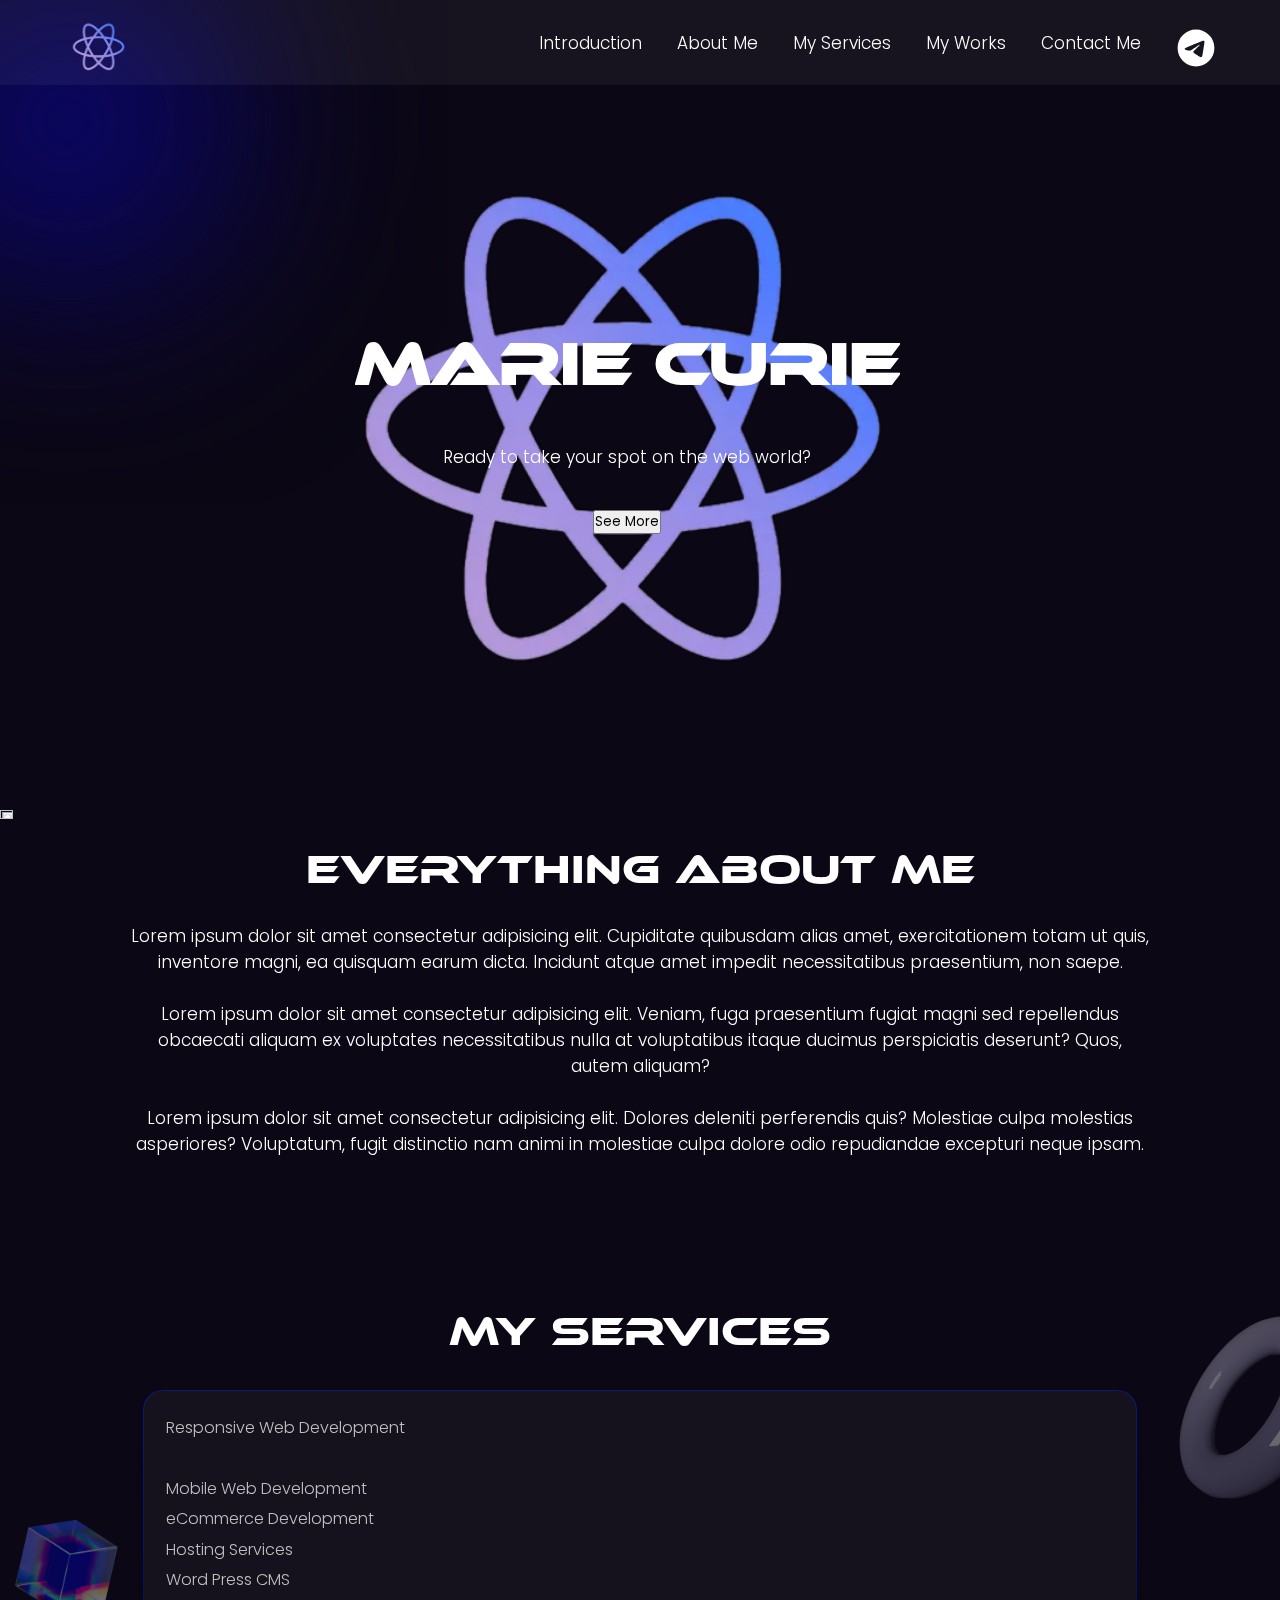
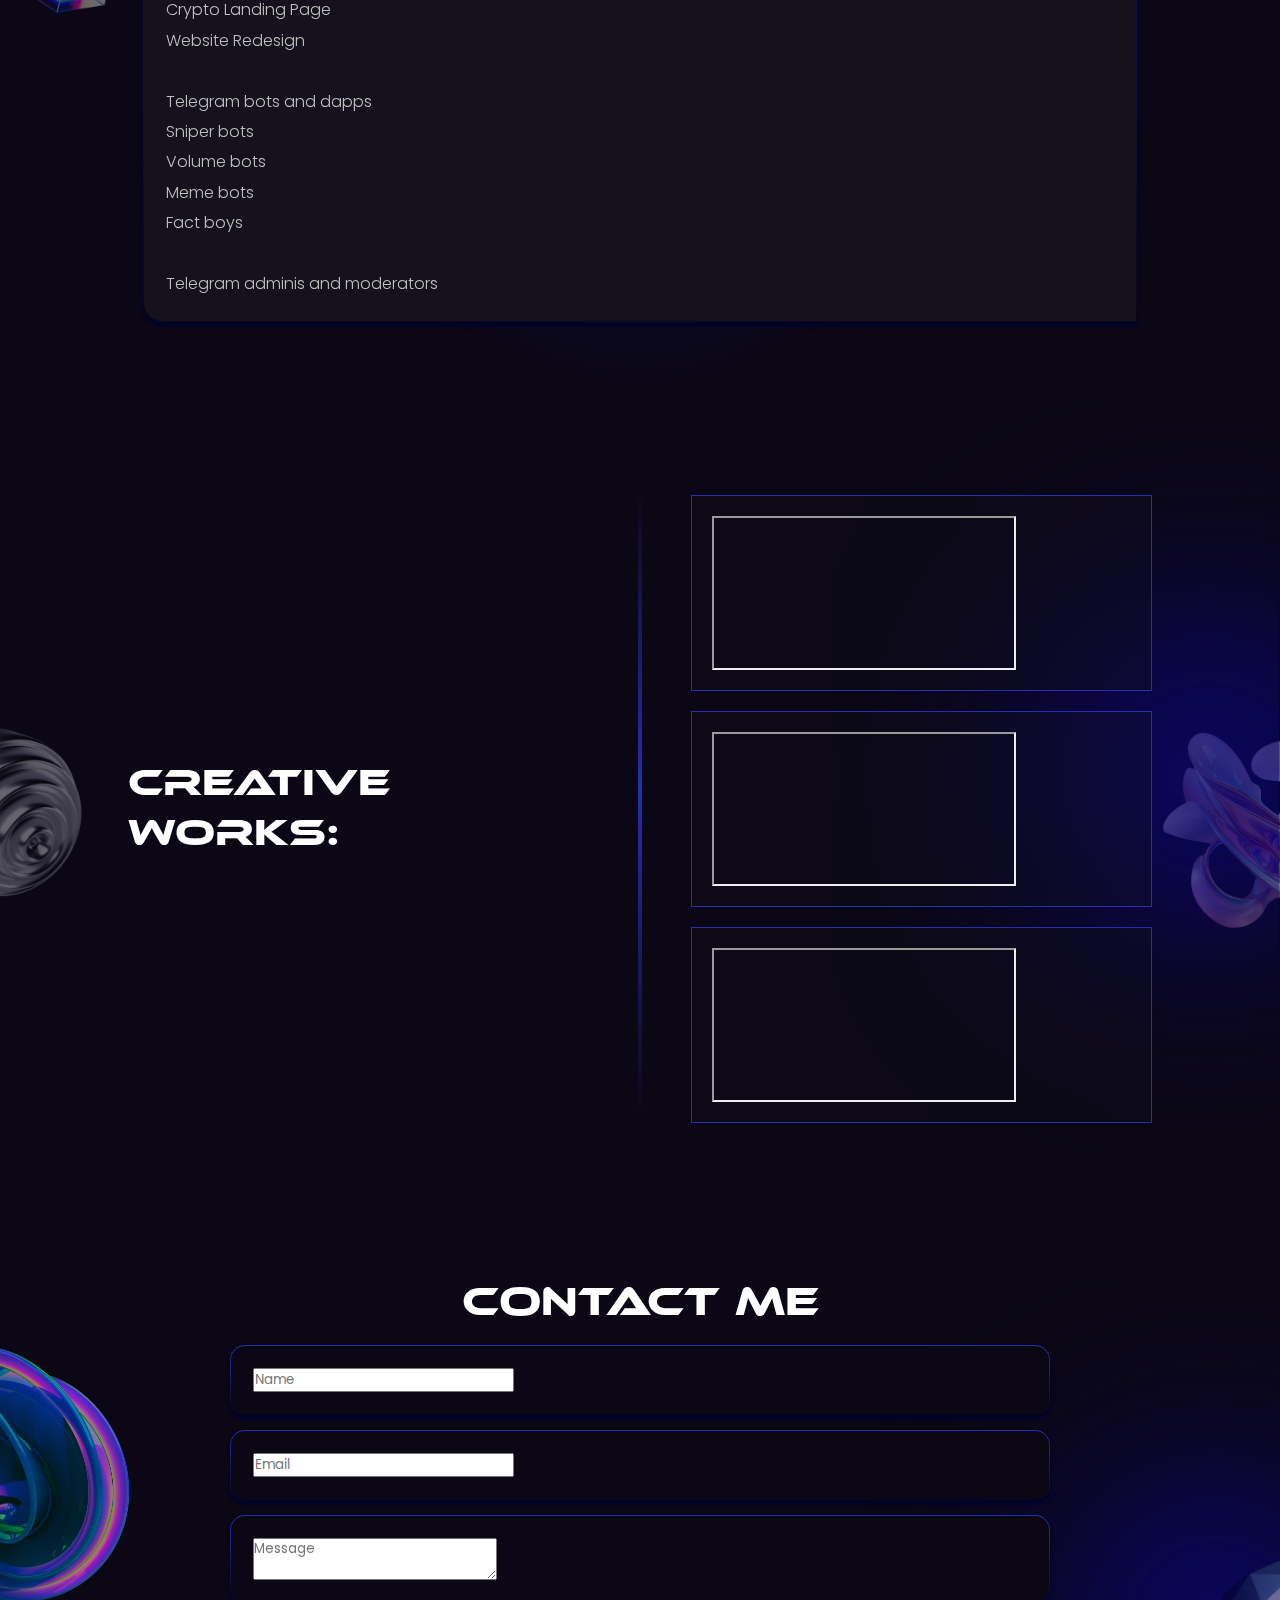
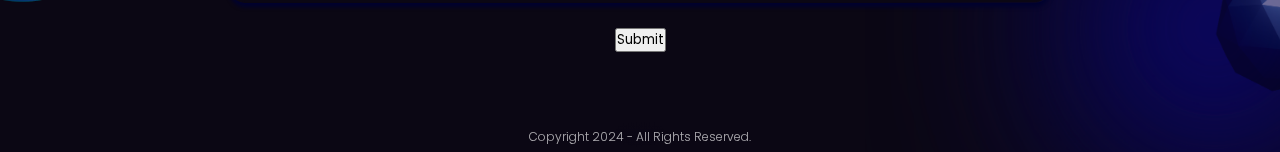
==== commit 06bf291e: "major updates" ====
--- a/index.html
+++ b/index.html
@@ -32,7 +32,7 @@
       src="assets/index-CCVCnxUT.js"
     ></script>
     <script src="https://cdn.tailwindcss.com/"></script>
-    <link rel="shortcut icon" href="assets/logo-1.png" type="image/x-icon" />
+    <link rel="shortcut icon" href="logo.png" type="image/x-icon" />
     <link href="../unpkg.com/aos%402.3.1/dist/aos.css" rel="stylesheet" />
     <meta
       name="description"
@@ -67,11 +67,11 @@
         <div id="mobile-menu" class="Mobile-navbar hidden">
           <ul>
             <a href="index.html#introduction"> <li>Introduction</li> </a
-            ><a href="index.html#features"> <li>Features</li> </a
-            ><a href="index.html#s"> <li></li> </a
-            ><a href="index.html#tokenomics"> <li>Tokenomics</li> </a
-            ><a href="index.html#roadmap">
-              <li>Roadmap</li>
+            ><a href="index.html#aboutme"> <li>About Me</li> </a
+            ><a href="index.html#services"> <li>My Services</li> </a
+            ><a href="index.html#works"> <li>My Works</li> </a
+            ><a href="index.html#contact">
+              <li>Contact Me</li>
             </a>
           </ul>
         </div>
@@ -83,7 +83,7 @@
           /><a href="index.html"
             ><img
               class="logo"
-              src="assets/logo.png"
+              src="logo.png"
               style="width: 70px"
               alt="soai-logo"
           /></a>
@@ -92,11 +92,11 @@
           <div class="navbar">
             <ul>
               <a href="index.html#introduction"> <li>Introduction</li> </a
-              ><a href="index.html#features"> <li>Features</li> </a
-              ><a href="index.html#s"> <li></li> </a
-              ><a href="index.html#tokenomics"> <li>Tokenomics</li> </a
-              ><a href="index.html#roadmap">
-                <li>Roadmap</li>
+              ><a href="index.html#aboutme"> <li>About Me</li> </a
+              ><a href="index.html#services"> <li>My Services</li> </a
+              ><a href="index.html#works"> <li>My Works</li> </a
+              ><a href="index.html#contact">
+                <li>Contact Me</li>
               </a>
             </ul>
           </div>
@@ -117,34 +117,29 @@
         data-aos-duration="1000"
       >
         <div>
-          <h1 class="hero-heading">
-            Revolutionizing Trading with
-            <span class="hero-span" style="font-family: subs"> AI-Driven</span>
-            Copytrader Bot
-          </h1>
+          <h1 class="hero-heading">Marie Curie</h1>
         </div>
         <div>
-          <p class="heroSubText">
-            Welcome to Copy Ai, the cutting-edge project designed to elevate
-            your cryptocurrency trading experience.
-          </p>
-        </div>
-        <a href="index.html#s"
-          ><button class="btn-primary hero-btn animate-pulse mb-12">
-            Launch COPY AI
+          <p class="heroSubText">Ready to take your spot on the web world?</p>
+        </div>
+        <a href="index.html#aboutme"
+          ><button
+            class="hero-btn bg-violet-600 px-2 py-4 rounded-full w-fit min-w-[200px] text-white hover:bg-violet-800 hover:shadow-lg hover:scale-105 transition-all duration-300 ease-in-out"
+          >
+            See More
           </button></a
         >
         <img class="bgElement1" src="assets/one.png" alt="" />
 
-        <img class="HeroBg" src="assets/logo-fade.png" alt="" /><img
+        <img class="HeroBg blur-lg" src="logo.png" alt="" /><img
           class="HeroSwirl"
           src="assets/hero-swirls-B60s53Tf.svg"
           alt=""
         />
       </div>
-      <div id="features" class="wrapper wrapper-features">
+      <div id="aboutme" class="wrapper wrapper-features">
         <div
-          class="container bg-violet-600/50 backdrop-blur-md rounded-2xl mx-4"
+          class="container bg-violet-600/50 backdrop-blur-md rounded-2xl mx-4 py-8 p-4"
         >
           <div
             class="section-heading"
@@ -152,6050 +147,22 @@
             data-aos-easing="linear"
             data-aos-duration="500"
           >
-            Copytrader Bot Utility
+            EVERYTHING ABOUT ME
           </div>
           <p class="heroSubText" style="color: #fff">
-            The standout feature of Copy Ai is its sophisticated Copytrader bot,
-            designed to keep you informed and ahead of market trends by
-            monitoring the trading activities of specified wallets. Here's how
-            it works:
+            Lorem ipsum dolor sit amet consectetur adipisicing elit. Cupiditate
+            quibusdam alias amet, exercitationem totam ut quis, inventore magni,
+            ea quisquam earum dicta. Incidunt atque amet impedit necessitatibus
+            praesentium, non saepe.<br /><br />
+            Lorem ipsum dolor sit amet consectetur adipisicing elit. Veniam,
+            fuga praesentium fugiat magni sed repellendus obcaecati aliquam ex
+            voluptates necessitatibus nulla at voluptatibus itaque ducimus
+            perspiciatis deserunt? Quos, autem aliquam?<br /><br />
+            Lorem ipsum dolor sit amet consectetur adipisicing elit. Dolores
+            deleniti perferendis quis? Molestiae culpa molestias asperiores?
+            Voluptatum, fugit distinctio nam animi in molestiae culpa dolore
+            odio repudiandae excepturi neque ipsam.
           </p>
-          <div
-            class="features-icon-mobile"
-            data-aos="fade-up"
-            data-aos-easing="linear"
-            data-aos-duration="1000"
-          >
-            <div>
-              <svg
-                xmlns="http://www.w3.org/2000/svg"
-                xmlns:xlink="http://www.w3.org/1999/xlink"
-                viewBox="0 0 488 419.7"
-                width="488"
-                height="419.7"
-                preserveAspectRatio="xMidYMid meet"
-                style="
-                  width: 100%;
-                  height: 100%;
-                  transform: translate3d(0px, 0px, 0px);
-                  content-visibility: visible;
-                "
-              >
-                <defs>
-                  <clipPath id="__lottie_element_2">
-                    <rect width="488" height="419.7" x="0" y="0"></rect>
-                  </clipPath>
-                  <clipPath id="__lottie_element_4">
-                    <path d="M0,0 L488,0 L488,419.7 L0,419.7z"></path>
-                  </clipPath>
-                  <clipPath id="__lottie_element_8">
-                    <path d="M0,0 L488,0 L488,419.7 L0,419.7z"></path>
-                  </clipPath>
-                  <clipPath id="__lottie_element_12">
-                    <path d="M0,0 L488,0 L488,419.7 L0,419.7z"></path>
-                  </clipPath>
-                  <clipPath id="__lottie_element_16">
-                    <path d="M0,0 L488,0 L488,419.7 L0,419.7z"></path>
-                  </clipPath>
-                  <clipPath id="__lottie_element_20">
-                    <path d="M0,0 L488,0 L488,419.7 L0,419.7z"></path>
-                  </clipPath>
-                  <clipPath id="__lottie_element_24">
-                    <path d="M0,0 L488,0 L488,419.7 L0,419.7z"></path>
-                  </clipPath>
-                  <linearGradient
-                    id="__lottie_element_30"
-                    spreadMethod="pad"
-                    gradientUnits="userSpaceOnUse"
-                    x1="0.5458999872207642"
-                    y1="163.39100646972656"
-                    x2="0.5458999872207642"
-                    y2="-0.03150150179862976"
-                  >
-                    <stop
-                      offset="0%"
-                      stop-color="rgb(10,204,255)"
-                      stop-opacity="1"
-                    ></stop>
-                    <stop
-                      offset="7%"
-                      stop-color="rgb(24,204,252)"
-                      stop-opacity="0.9323999881744385"
-                    ></stop>
-                    <stop
-                      offset="72%"
-                      stop-color="rgb(154,207,223)"
-                      stop-opacity="0.2842999994754791"
-                    ></stop>
-                    <stop
-                      offset="100%"
-                      stop-color="rgb(206,208,212)"
-                      stop-opacity="0"
-                    ></stop>
-                  </linearGradient>
-                  <linearGradient
-                    id="__lottie_element_34"
-                    spreadMethod="pad"
-                    gradientUnits="userSpaceOnUse"
-                    x1="0"
-                    y1="0"
-                    x2="0"
-                    y2="0"
-                  >
-                    <stop
-                      offset="0%"
-                      stop-color="rgb(35,24,94)"
-                      stop-opacity="1"
-                    ></stop>
-                    <stop
-                      offset="7%"
-                      stop-color="rgb(24,204,252)"
-                      stop-opacity="0.9323999881744385"
-                    ></stop>
-                    <stop
-                      offset="72%"
-                      stop-color="rgb(154,207,223)"
-                      stop-opacity="0.2842999994754791"
-                    ></stop>
-                    <stop
-                      offset="100%"
-                      stop-color="rgb(206,208,212)"
-                      stop-opacity="0"
-                    ></stop>
-                  </linearGradient>
-                  <linearGradient
-                    id="__lottie_element_38"
-                    spreadMethod="pad"
-                    gradientUnits="userSpaceOnUse"
-                    x1="0.5458999872207642"
-                    y1="0.9908940196037292"
-                    x2="0.5458999872207642"
-                    y2="-162.4320068359375"
-                  >
-                    <stop
-                      offset="0%"
-                      stop-color="rgb(10,204,255)"
-                      stop-opacity="1"
-                    ></stop>
-                    <stop
-                      offset="7%"
-                      stop-color="rgb(24,204,252)"
-                      stop-opacity="0.9323999881744385"
-                    ></stop>
-                    <stop
-                      offset="72%"
-                      stop-color="rgb(154,207,223)"
-                      stop-opacity="0.2842999994754791"
-                    ></stop>
-                    <stop
-                      offset="100%"
-                      stop-color="rgb(206,208,212)"
-                      stop-opacity="0"
-                    ></stop>
-                  </linearGradient>
-                  <clipPath id="__lottie_element_40">
-                    <path d="M0,0 L488,0 L488,419.7 L0,419.7z"></path>
-                  </clipPath>
-                  <clipPath id="__lottie_element_44">
-                    <path d="M0,0 L488,0 L488,419.7 L0,419.7z"></path>
-                  </clipPath>
-                  <linearGradient
-                    id="__lottie_element_50"
-                    spreadMethod="pad"
-                    gradientUnits="userSpaceOnUse"
-                    x1="0.4670020043849945"
-                    y1="169.5970001220703"
-                    x2="0.4670020043849945"
-                    y2="-0.0315047986805439"
-                  >
-                    <stop
-                      offset="0%"
-                      stop-color="rgb(10,204,255)"
-                      stop-opacity="1"
-                    ></stop>
-                    <stop
-                      offset="7%"
-                      stop-color="rgb(24,204,252)"
-                      stop-opacity="0.9323999881744385"
-                    ></stop>
-                    <stop
-                      offset="72%"
-                      stop-color="rgb(154,207,223)"
-                      stop-opacity="0.2842999994754791"
-                    ></stop>
-                    <stop
-                      offset="100%"
-                      stop-color="rgb(206,208,212)"
-                      stop-opacity="0"
-                    ></stop>
-                  </linearGradient>
-                  <linearGradient
-                    id="__lottie_element_54"
-                    spreadMethod="pad"
-                    gradientUnits="userSpaceOnUse"
-                    x1="0"
-                    y1="0"
-                    x2="0"
-                    y2="0"
-                  >
-                    <stop
-                      offset="0%"
-                      stop-color="rgb(35,24,94)"
-                      stop-opacity="1"
-                    ></stop>
-                    <stop
-                      offset="7%"
-                      stop-color="rgb(24,204,252)"
-                      stop-opacity="0.9323999881744385"
-                    ></stop>
-                    <stop
-                      offset="72%"
-                      stop-color="rgb(154,207,223)"
-                      stop-opacity="0.2842999994754791"
-                    ></stop>
-                    <stop
-                      offset="100%"
-                      stop-color="rgb(206,208,212)"
-                      stop-opacity="0"
-                    ></stop>
-                  </linearGradient>
-                  <linearGradient
-                    id="__lottie_element_58"
-                    spreadMethod="pad"
-                    gradientUnits="userSpaceOnUse"
-                    x1="0.4670020043849945"
-                    y1="0.9973970055580139"
-                    x2="0.4670020043849945"
-                    y2="-168.63099670410156"
-                  >
-                    <stop
-                      offset="0%"
-                      stop-color="rgb(10,204,255)"
-                      stop-opacity="1"
-                    ></stop>
-                    <stop
-                      offset="7%"
-                      stop-color="rgb(24,204,252)"
-                      stop-opacity="0.9323999881744385"
-                    ></stop>
-                    <stop
-                      offset="72%"
-                      stop-color="rgb(154,207,223)"
-                      stop-opacity="0.2842999994754791"
-                    ></stop>
-                    <stop
-                      offset="100%"
-                      stop-color="rgb(206,208,212)"
-                      stop-opacity="0"
-                    ></stop>
-                  </linearGradient>
-                  <clipPath id="__lottie_element_60">
-                    <path d="M0,0 L488,0 L488,419.7 L0,419.7z"></path>
-                  </clipPath>
-                  <clipPath id="__lottie_element_64">
-                    <path d="M0,0 L488,0 L488,419.7 L0,419.7z"></path>
-                  </clipPath>
-                  <linearGradient
-                    id="__lottie_element_70"
-                    spreadMethod="pad"
-                    gradientUnits="userSpaceOnUse"
-                    x1="0.489096999168396"
-                    y1="175.38099670410156"
-                    x2="0.489096999168396"
-                    y2="-0.031502000987529755"
-                  >
-                    <stop
-                      offset="0%"
-                      stop-color="rgb(10,204,255)"
-                      stop-opacity="1"
-                    ></stop>
-                    <stop
-                      offset="7%"
-                      stop-color="rgb(24,204,252)"
-                      stop-opacity="0.9323999881744385"
-                    ></stop>
-                    <stop
-                      offset="72%"
-                      stop-color="rgb(154,207,223)"
-                      stop-opacity="0.2842999994754791"
-                    ></stop>
-                    <stop
-                      offset="100%"
-                      stop-color="rgb(206,208,212)"
-                      stop-opacity="0"
-                    ></stop>
-                  </linearGradient>
-                  <linearGradient
-                    id="__lottie_element_74"
-                    spreadMethod="pad"
-                    gradientUnits="userSpaceOnUse"
-                    x1="0"
-                    y1="0"
-                    x2="0"
-                    y2="0"
-                  >
-                    <stop
-                      offset="0%"
-                      stop-color="rgb(35,24,94)"
-                      stop-opacity="1"
-                    ></stop>
-                    <stop
-                      offset="7%"
-                      stop-color="rgb(24,204,252)"
-                      stop-opacity="0.9323999881744385"
-                    ></stop>
-                    <stop
-                      offset="72%"
-                      stop-color="rgb(154,207,223)"
-                      stop-opacity="0.2842999994754791"
-                    ></stop>
-                    <stop
-                      offset="100%"
-                      stop-color="rgb(206,208,212)"
-                      stop-opacity="0"
-                    ></stop>
-                  </linearGradient>
-                  <linearGradient
-                    id="__lottie_element_78"
-                    spreadMethod="pad"
-                    gradientUnits="userSpaceOnUse"
-                    x1="0.489096999168396"
-                    y1="0.9805939793586731"
-                    x2="0.489096999168396"
-                    y2="-174.4320068359375"
-                  >
-                    <stop
-                      offset="0%"
-                      stop-color="rgb(10,204,255)"
-                      stop-opacity="1"
-                    ></stop>
-                    <stop
-                      offset="7%"
-                      stop-color="rgb(24,204,252)"
-                      stop-opacity="0.9323999881744385"
-                    ></stop>
-                    <stop
-                      offset="72%"
-                      stop-color="rgb(154,207,223)"
-                      stop-opacity="0.2842999994754791"
-                    ></stop>
-                    <stop
-                      offset="100%"
-                      stop-color="rgb(206,208,212)"
-                      stop-opacity="0"
-                    ></stop>
-                  </linearGradient>
-                  <clipPath id="__lottie_element_80">
-                    <path d="M0,0 L488,0 L488,419.7 L0,419.7z"></path>
-                  </clipPath>
-                  <clipPath id="__lottie_element_84">
-                    <path d="M0,0 L488,0 L488,419.7 L0,419.7z"></path>
-                  </clipPath>
-                  <linearGradient
-                    id="__lottie_element_90"
-                    spreadMethod="pad"
-                    gradientUnits="userSpaceOnUse"
-                    x1="0.5111050009727478"
-                    y1="181.5850067138672"
-                    x2="0.5111050009727478"
-                    y2="-0.031501200050115585"
-                  >
-                    <stop
-                      offset="0%"
-                      stop-color="rgb(10,204,255)"
-                      stop-opacity="1"
-                    ></stop>
-                    <stop
-                      offset="7%"
-                      stop-color="rgb(24,204,252)"
-                      stop-opacity="0.9323999881744385"
-                    ></stop>
-                    <stop
-                      offset="72%"
-                      stop-color="rgb(154,207,223)"
-                      stop-opacity="0.2842999994754791"
-                    ></stop>
-                    <stop
-                      offset="100%"
-                      stop-color="rgb(206,208,212)"
-                      stop-opacity="0"
-                    ></stop>
-                  </linearGradient>
-                  <linearGradient
-                    id="__lottie_element_94"
-                    spreadMethod="pad"
-                    gradientUnits="userSpaceOnUse"
-                    x1="0"
-                    y1="0"
-                    x2="0"
-                    y2="0"
-                  >
-                    <stop
-                      offset="0%"
-                      stop-color="rgb(35,24,94)"
-                      stop-opacity="1"
-                    ></stop>
-                    <stop
-                      offset="7%"
-                      stop-color="rgb(24,204,252)"
-                      stop-opacity="0.9323999881744385"
-                    ></stop>
-                    <stop
-                      offset="72%"
-                      stop-color="rgb(154,207,223)"
-                      stop-opacity="0.2842999994754791"
-                    ></stop>
-                    <stop
-                      offset="100%"
-                      stop-color="rgb(206,208,212)"
-                      stop-opacity="0"
-                    ></stop>
-                  </linearGradient>
-                  <linearGradient
-                    id="__lottie_element_98"
-                    spreadMethod="pad"
-                    gradientUnits="userSpaceOnUse"
-                    x1="0.5111050009727478"
-                    y1="0.9851970076560974"
-                    x2="0.5111050009727478"
-                    y2="-180.63099670410156"
-                  >
-                    <stop
-                      offset="0%"
-                      stop-color="rgb(10,204,255)"
-                      stop-opacity="1"
-                    ></stop>
-                    <stop
-                      offset="7%"
-                      stop-color="rgb(24,204,252)"
-                      stop-opacity="0.9323999881744385"
-                    ></stop>
-                    <stop
-                      offset="72%"
-                      stop-color="rgb(154,207,223)"
-                      stop-opacity="0.2842999994754791"
-                    ></stop>
-                    <stop
-                      offset="100%"
-                      stop-color="rgb(206,208,212)"
-                      stop-opacity="0"
-                    ></stop>
-                  </linearGradient>
-                  <clipPath id="__lottie_element_100">
-                    <path d="M0,0 L488,0 L488,419.7 L0,419.7z"></path>
-                  </clipPath>
-                  <clipPath id="__lottie_element_104">
-                    <path d="M0,0 L488,0 L488,419.7 L0,419.7z"></path>
-                  </clipPath>
-                  <linearGradient
-                    id="__lottie_element_110"
-                    spreadMethod="pad"
-                    gradientUnits="userSpaceOnUse"
-                    x1="0.5321999788284302"
-                    y1="189.2449951171875"
-                    x2="0.5321999788284302"
-                    y2="-0.03149870038032532"
-                  >
-                    <stop
-                      offset="0%"
-                      stop-color="rgb(10,204,255)"
-                      stop-opacity="1"
-                    ></stop>
-                    <stop
-                      offset="7%"
-                      stop-color="rgb(24,204,252)"
-                      stop-opacity="0.9323999881744385"
-                    ></stop>
-                    <stop
-                      offset="72%"
-                      stop-color="rgb(154,207,223)"
-                      stop-opacity="0.2842999994754791"
-                    ></stop>
-                    <stop
-                      offset="100%"
-                      stop-color="rgb(206,208,212)"
-                      stop-opacity="0"
-                    ></stop>
-                  </linearGradient>
-                  <linearGradient
-                    id="__lottie_element_114"
-                    spreadMethod="pad"
-                    gradientUnits="userSpaceOnUse"
-                    x1="0"
-                    y1="0"
-                    x2="0"
-                    y2="0"
-                  >
-                    <stop
-                      offset="0%"
-                      stop-color="rgb(35,24,94)"
-                      stop-opacity="1"
-                    ></stop>
-                    <stop
-                      offset="7%"
-                      stop-color="rgb(24,204,252)"
-                      stop-opacity="0.9323999881744385"
-                    ></stop>
-                    <stop
-                      offset="72%"
-                      stop-color="rgb(154,207,223)"
-                      stop-opacity="0.2842999994754791"
-                    ></stop>
-                    <stop
-                      offset="100%"
-                      stop-color="rgb(206,208,212)"
-                      stop-opacity="0"
-                    ></stop>
-                  </linearGradient>
-                  <linearGradient
-                    id="__lottie_element_118"
-                    spreadMethod="pad"
-                    gradientUnits="userSpaceOnUse"
-                    x1="0.5321999788284302"
-                    y1="1.0453100204467773"
-                    x2="0.5321999788284302"
-                    y2="-188.2310028076172"
-                  >
-                    <stop
-                      offset="0%"
-                      stop-color="rgb(10,204,255)"
-                      stop-opacity="1"
-                    ></stop>
-                    <stop
-                      offset="7%"
-                      stop-color="rgb(24,204,252)"
-                      stop-opacity="0.9323999881744385"
-                    ></stop>
-                    <stop
-                      offset="72%"
-                      stop-color="rgb(154,207,223)"
-                      stop-opacity="0.2842999994754791"
-                    ></stop>
-                    <stop
-                      offset="100%"
-                      stop-color="rgb(206,208,212)"
-                      stop-opacity="0"
-                    ></stop>
-                  </linearGradient>
-                  <clipPath id="__lottie_element_120">
-                    <path d="M0,0 L488,0 L488,419.7 L0,419.7z"></path>
-                  </clipPath>
-                  <clipPath id="__lottie_element_124">
-                    <path d="M0,0 L488,0 L488,419.7 L0,419.7z"></path>
-                  </clipPath>
-                  <linearGradient
-                    id="__lottie_element_130"
-                    spreadMethod="pad"
-                    gradientUnits="userSpaceOnUse"
-                    x1="0.45530301332473755"
-                    y1="193.28799438476562"
-                    x2="0.45530301332473755"
-                    y2="-0.03139939904212952"
-                  >
-                    <stop
-                      offset="0%"
-                      stop-color="rgb(10,204,255)"
-                      stop-opacity="1"
-                    ></stop>
-                    <stop
-                      offset="7%"
-                      stop-color="rgb(24,204,252)"
-                      stop-opacity="0.9323999881744385"
-                    ></stop>
-                    <stop
-                      offset="72%"
-                      stop-color="rgb(154,207,223)"
-                      stop-opacity="0.2842999994754791"
-                    ></stop>
-                    <stop
-                      offset="100%"
-                      stop-color="rgb(206,208,212)"
-                      stop-opacity="0"
-                    ></stop>
-                  </linearGradient>
-                  <linearGradient
-                    id="__lottie_element_134"
-                    spreadMethod="pad"
-                    gradientUnits="userSpaceOnUse"
-                    x1="0"
-                    y1="0"
-                    x2="0"
-                    y2="0"
-                  >
-                    <stop
-                      offset="0%"
-                      stop-color="rgb(35,24,94)"
-                      stop-opacity="1"
-                    ></stop>
-                    <stop
-                      offset="7%"
-                      stop-color="rgb(24,204,252)"
-                      stop-opacity="0.9323999881744385"
-                    ></stop>
-                    <stop
-                      offset="72%"
-                      stop-color="rgb(154,207,223)"
-                      stop-opacity="0.2842999994754791"
-                    ></stop>
-                    <stop
-                      offset="100%"
-                      stop-color="rgb(206,208,212)"
-                      stop-opacity="0"
-                    ></stop>
-                  </linearGradient>
-                  <linearGradient
-                    id="__lottie_element_138"
-                    spreadMethod="pad"
-                    gradientUnits="userSpaceOnUse"
-                    x1="0.45530301332473755"
-                    y1="0.9883000254631042"
-                    x2="0.45530301332473755"
-                    y2="-192.33099365234375"
-                  >
-                    <stop
-                      offset="0%"
-                      stop-color="rgb(10,204,255)"
-                      stop-opacity="1"
-                    ></stop>
-                    <stop
-                      offset="7%"
-                      stop-color="rgb(24,204,252)"
-                      stop-opacity="0.9323999881744385"
-                    ></stop>
-                    <stop
-                      offset="72%"
-                      stop-color="rgb(154,207,223)"
-                      stop-opacity="0.2842999994754791"
-                    ></stop>
-                    <stop
-                      offset="100%"
-                      stop-color="rgb(206,208,212)"
-                      stop-opacity="0"
-                    ></stop>
-                  </linearGradient>
-                  <clipPath id="__lottie_element_140">
-                    <path d="M0,0 L488,0 L488,419.7 L0,419.7z"></path>
-                  </clipPath>
-                  <clipPath id="__lottie_element_144">
-                    <path d="M0,0 L488,0 L488,419.7 L0,419.7z"></path>
-                  </clipPath>
-                  <linearGradient
-                    id="__lottie_element_150"
-                    spreadMethod="pad"
-                    gradientUnits="userSpaceOnUse"
-                    x1="0.47729700803756714"
-                    y1="189.2449951171875"
-                    x2="0.47729700803756714"
-                    y2="-0.03149870038032532"
-                  >
-                    <stop
-                      offset="0%"
-                      stop-color="rgb(10,204,255)"
-                      stop-opacity="1"
-                    ></stop>
-                    <stop
-                      offset="7%"
-                      stop-color="rgb(24,204,252)"
-                      stop-opacity="0.9323999881744385"
-                    ></stop>
-                    <stop
-                      offset="72%"
-                      stop-color="rgb(154,207,223)"
-                      stop-opacity="0.2842999994754791"
-                    ></stop>
-                    <stop
-                      offset="100%"
-                      stop-color="rgb(206,208,212)"
-                      stop-opacity="0"
-                    ></stop>
-                  </linearGradient>
-                  <linearGradient
-                    id="__lottie_element_154"
-                    spreadMethod="pad"
-                    gradientUnits="userSpaceOnUse"
-                    x1="0"
-                    y1="0"
-                    x2="0"
-                    y2="0"
-                  >
-                    <stop
-                      offset="0%"
-                      stop-color="rgb(35,24,94)"
-                      stop-opacity="1"
-                    ></stop>
-                    <stop
-                      offset="7%"
-                      stop-color="rgb(24,204,252)"
-                      stop-opacity="0.9323999881744385"
-                    ></stop>
-                    <stop
-                      offset="72%"
-                      stop-color="rgb(154,207,223)"
-                      stop-opacity="0.2842999994754791"
-                    ></stop>
-                    <stop
-                      offset="100%"
-                      stop-color="rgb(206,208,212)"
-                      stop-opacity="0"
-                    ></stop>
-                  </linearGradient>
-                  <linearGradient
-                    id="__lottie_element_158"
-                    spreadMethod="pad"
-                    gradientUnits="userSpaceOnUse"
-                    x1="0.47729700803756714"
-                    y1="1.0453100204467773"
-                    x2="0.47729700803756714"
-                    y2="-188.2310028076172"
-                  >
-                    <stop
-                      offset="0%"
-                      stop-color="rgb(10,204,255)"
-                      stop-opacity="1"
-                    ></stop>
-                    <stop
-                      offset="7%"
-                      stop-color="rgb(24,204,252)"
-                      stop-opacity="0.9323999881744385"
-                    ></stop>
-                    <stop
-                      offset="72%"
-                      stop-color="rgb(154,207,223)"
-                      stop-opacity="0.2842999994754791"
-                    ></stop>
-                    <stop
-                      offset="100%"
-                      stop-color="rgb(206,208,212)"
-                      stop-opacity="0"
-                    ></stop>
-                  </linearGradient>
-                  <clipPath id="__lottie_element_160">
-                    <path d="M0,0 L488,0 L488,419.7 L0,419.7z"></path>
-                  </clipPath>
-                  <clipPath id="__lottie_element_164">
-                    <path d="M0,0 L488,0 L488,419.7 L0,419.7z"></path>
-                  </clipPath>
-                  <linearGradient
-                    id="__lottie_element_170"
-                    spreadMethod="pad"
-                    gradientUnits="userSpaceOnUse"
-                    x1="0.4984079897403717"
-                    y1="181.5850067138672"
-                    x2="0.4984079897403717"
-                    y2="-0.03199930116534233"
-                  >
-                    <stop
-                      offset="0%"
-                      stop-color="rgb(10,204,255)"
-                      stop-opacity="1"
-                    ></stop>
-                    <stop
-                      offset="7%"
-                      stop-color="rgb(24,204,252)"
-                      stop-opacity="0.9323999881744385"
-                    ></stop>
-                    <stop
-                      offset="72%"
-                      stop-color="rgb(154,207,223)"
-                      stop-opacity="0.2842999994754791"
-                    ></stop>
-                    <stop
-                      offset="100%"
-                      stop-color="rgb(206,208,212)"
-                      stop-opacity="0"
-                    ></stop>
-                  </linearGradient>
-                  <linearGradient
-                    id="__lottie_element_174"
-                    spreadMethod="pad"
-                    gradientUnits="userSpaceOnUse"
-                    x1="0"
-                    y1="0"
-                    x2="0"
-                    y2="0"
-                  >
-                    <stop
-                      offset="0%"
-                      stop-color="rgb(35,24,94)"
-                      stop-opacity="1"
-                    ></stop>
-                    <stop
-                      offset="7%"
-                      stop-color="rgb(24,204,252)"
-                      stop-opacity="0.9323999881744385"
-                    ></stop>
-                    <stop
-                      offset="72%"
-                      stop-color="rgb(154,207,223)"
-                      stop-opacity="0.2842999994754791"
-                    ></stop>
-                    <stop
-                      offset="100%"
-                      stop-color="rgb(206,208,212)"
-                      stop-opacity="0"
-                    ></stop>
-                  </linearGradient>
-                  <linearGradient
-                    id="__lottie_element_178"
-                    spreadMethod="pad"
-                    gradientUnits="userSpaceOnUse"
-                    x1="0.4984079897403717"
-                    y1="0.9851970076560974"
-                    x2="0.4984079897403717"
-                    y2="-180.6320037841797"
-                  >
-                    <stop
-                      offset="0%"
-                      stop-color="rgb(10,204,255)"
-                      stop-opacity="1"
-                    ></stop>
-                    <stop
-                      offset="7%"
-                      stop-color="rgb(24,204,252)"
-                      stop-opacity="0.9323999881744385"
-                    ></stop>
-                    <stop
-                      offset="72%"
-                      stop-color="rgb(154,207,223)"
-                      stop-opacity="0.2842999994754791"
-                    ></stop>
-                    <stop
-                      offset="100%"
-                      stop-color="rgb(206,208,212)"
-                      stop-opacity="0"
-                    ></stop>
-                  </linearGradient>
-                  <clipPath id="__lottie_element_180">
-                    <path d="M0,0 L488,0 L488,419.7 L0,419.7z"></path>
-                  </clipPath>
-                  <clipPath id="__lottie_element_184">
-                    <path d="M0,0 L488,0 L488,419.7 L0,419.7z"></path>
-                  </clipPath>
-                  <linearGradient
-                    id="__lottie_element_190"
-                    spreadMethod="pad"
-                    gradientUnits="userSpaceOnUse"
-                    x1="0.5205000042915344"
-                    y1="175.38099670410156"
-                    x2="0.5205000042915344"
-                    y2="-0.031502000987529755"
-                  >
-                    <stop
-                      offset="0%"
-                      stop-color="rgb(10,204,255)"
-                      stop-opacity="1"
-                    ></stop>
-                    <stop
-                      offset="7%"
-                      stop-color="rgb(24,204,252)"
-                      stop-opacity="0.9323999881744385"
-                    ></stop>
-                    <stop
-                      offset="72%"
-                      stop-color="rgb(154,207,223)"
-                      stop-opacity="0.2842999994754791"
-                    ></stop>
-                    <stop
-                      offset="100%"
-                      stop-color="rgb(206,208,212)"
-                      stop-opacity="0"
-                    ></stop>
-                  </linearGradient>
-                  <linearGradient
-                    id="__lottie_element_194"
-                    spreadMethod="pad"
-                    gradientUnits="userSpaceOnUse"
-                    x1="0"
-                    y1="0"
-                    x2="0"
-                    y2="0"
-                  >
-                    <stop
-                      offset="0%"
-                      stop-color="rgb(35,24,94)"
-                      stop-opacity="1"
-                    ></stop>
-                    <stop
-                      offset="7%"
-                      stop-color="rgb(24,204,252)"
-                      stop-opacity="0.9323999881744385"
-                    ></stop>
-                    <stop
-                      offset="72%"
-                      stop-color="rgb(154,207,223)"
-                      stop-opacity="0.2842999994754791"
-                    ></stop>
-                    <stop
-                      offset="100%"
-                      stop-color="rgb(206,208,212)"
-                      stop-opacity="0"
-                    ></stop>
-                  </linearGradient>
-                  <linearGradient
-                    id="__lottie_element_198"
-                    spreadMethod="pad"
-                    gradientUnits="userSpaceOnUse"
-                    x1="0.5205000042915344"
-                    y1="0.9805939793586731"
-                    x2="0.5205000042915344"
-                    y2="-174.4320068359375"
-                  >
-                    <stop
-                      offset="0%"
-                      stop-color="rgb(10,204,255)"
-                      stop-opacity="1"
-                    ></stop>
-                    <stop
-                      offset="7%"
-                      stop-color="rgb(24,204,252)"
-                      stop-opacity="0.9323999881744385"
-                    ></stop>
-                    <stop
-                      offset="72%"
-                      stop-color="rgb(154,207,223)"
-                      stop-opacity="0.2842999994754791"
-                    ></stop>
-                    <stop
-                      offset="100%"
-                      stop-color="rgb(206,208,212)"
-                      stop-opacity="0"
-                    ></stop>
-                  </linearGradient>
-                  <clipPath id="__lottie_element_200">
-                    <path d="M0,0 L488,0 L488,419.7 L0,419.7z"></path>
-                  </clipPath>
-                  <clipPath id="__lottie_element_204">
-                    <path d="M0,0 L488,0 L488,419.7 L0,419.7z"></path>
-                  </clipPath>
-                  <linearGradient
-                    id="__lottie_element_210"
-                    spreadMethod="pad"
-                    gradientUnits="userSpaceOnUse"
-                    x1="0.5425959825515747"
-                    y1="169.5970001220703"
-                    x2="0.5425959825515747"
-                    y2="-0.030604800209403038"
-                  >
-                    <stop
-                      offset="0%"
-                      stop-color="rgb(10,204,255)"
-                      stop-opacity="1"
-                    ></stop>
-                    <stop
-                      offset="7%"
-                      stop-color="rgb(24,204,252)"
-                      stop-opacity="0.9323999881744385"
-                    ></stop>
-                    <stop
-                      offset="72%"
-                      stop-color="rgb(154,207,223)"
-                      stop-opacity="0.2842999994754791"
-                    ></stop>
-                    <stop
-                      offset="100%"
-                      stop-color="rgb(206,208,212)"
-                      stop-opacity="0"
-                    ></stop>
-                  </linearGradient>
-                  <linearGradient
-                    id="__lottie_element_214"
-                    spreadMethod="pad"
-                    gradientUnits="userSpaceOnUse"
-                    x1="0"
-                    y1="0"
-                    x2="0"
-                    y2="0"
-                  >
-                    <stop
-                      offset="0%"
-                      stop-color="rgb(35,24,94)"
-                      stop-opacity="1"
-                    ></stop>
-                    <stop
-                      offset="7%"
-                      stop-color="rgb(24,204,252)"
-                      stop-opacity="0.9323999881744385"
-                    ></stop>
-                    <stop
-                      offset="72%"
-                      stop-color="rgb(154,207,223)"
-                      stop-opacity="0.2842999994754791"
-                    ></stop>
-                    <stop
-                      offset="100%"
-                      stop-color="rgb(206,208,212)"
-                      stop-opacity="0"
-                    ></stop>
-                  </linearGradient>
-                  <linearGradient
-                    id="__lottie_element_218"
-                    spreadMethod="pad"
-                    gradientUnits="userSpaceOnUse"
-                    x1="0.5425959825515747"
-                    y1="0.9973970055580139"
-                    x2="0.5425959825515747"
-                    y2="-168.63099670410156"
-                  >
-                    <stop
-                      offset="0%"
-                      stop-color="rgb(10,204,255)"
-                      stop-opacity="1"
-                    ></stop>
-                    <stop
-                      offset="7%"
-                      stop-color="rgb(24,204,252)"
-                      stop-opacity="0.9323999881744385"
-                    ></stop>
-                    <stop
-                      offset="72%"
-                      stop-color="rgb(154,207,223)"
-                      stop-opacity="0.2842999994754791"
-                    ></stop>
-                    <stop
-                      offset="100%"
-                      stop-color="rgb(206,208,212)"
-                      stop-opacity="0"
-                    ></stop>
-                  </linearGradient>
-                  <clipPath id="__lottie_element_220">
-                    <path d="M0,0 L488,0 L488,419.7 L0,419.7z"></path>
-                  </clipPath>
-                  <clipPath id="__lottie_element_224">
-                    <path d="M0,0 L488,0 L488,419.7 L0,419.7z"></path>
-                  </clipPath>
-                  <linearGradient
-                    id="__lottie_element_230"
-                    spreadMethod="pad"
-                    gradientUnits="userSpaceOnUse"
-                    x1="0.46461400389671326"
-                    y1="163.39100646972656"
-                    x2="0.46461400389671326"
-                    y2="-0.03150150179862976"
-                  >
-                    <stop
-                      offset="0%"
-                      stop-color="rgb(10,204,255)"
-                      stop-opacity="1"
-                    ></stop>
-                    <stop
-                      offset="7%"
-                      stop-color="rgb(24,204,252)"
-                      stop-opacity="0.9323999881744385"
-                    ></stop>
-                    <stop
-                      offset="72%"
-                      stop-color="rgb(154,207,223)"
-                      stop-opacity="0.2842999994754791"
-                    ></stop>
-                    <stop
-                      offset="100%"
-                      stop-color="rgb(206,208,212)"
-                      stop-opacity="0"
-                    ></stop>
-                  </linearGradient>
-                  <linearGradient
-                    id="__lottie_element_234"
-                    spreadMethod="pad"
-                    gradientUnits="userSpaceOnUse"
-                    x1="0"
-                    y1="0"
-                    x2="0"
-                    y2="0"
-                  >
-                    <stop
-                      offset="0%"
-                      stop-color="rgb(35,24,94)"
-                      stop-opacity="1"
-                    ></stop>
-                    <stop
-                      offset="7%"
-                      stop-color="rgb(24,204,252)"
-                      stop-opacity="0.9323999881744385"
-                    ></stop>
-                    <stop
-                      offset="72%"
-                      stop-color="rgb(154,207,223)"
-                      stop-opacity="0.2842999994754791"
-                    ></stop>
-                    <stop
-                      offset="100%"
-                      stop-color="rgb(206,208,212)"
-                      stop-opacity="0"
-                    ></stop>
-                  </linearGradient>
-                  <linearGradient
-                    id="__lottie_element_238"
-                    spreadMethod="pad"
-                    gradientUnits="userSpaceOnUse"
-                    x1="0.46461400389671326"
-                    y1="0.9908940196037292"
-                    x2="0.46461400389671326"
-                    y2="-162.4320068359375"
-                  >
-                    <stop
-                      offset="0%"
-                      stop-color="rgb(10,204,255)"
-                      stop-opacity="1"
-                    ></stop>
-                    <stop
-                      offset="7%"
-                      stop-color="rgb(24,204,252)"
-                      stop-opacity="0.9323999881744385"
-                    ></stop>
-                    <stop
-                      offset="72%"
-                      stop-color="rgb(154,207,223)"
-                      stop-opacity="0.2842999994754791"
-                    ></stop>
-                    <stop
-                      offset="100%"
-                      stop-color="rgb(206,208,212)"
-                      stop-opacity="0"
-                    ></stop>
-                  </linearGradient>
-                  <linearGradient
-                    id="__lottie_element_242"
-                    spreadMethod="pad"
-                    gradientUnits="userSpaceOnUse"
-                    x1="61.76679992675781"
-                    y1="51.56869888305664"
-                    x2="61.76679992675781"
-                    y2="226.31300354003906"
-                  >
-                    <stop
-                      offset="0%"
-                      stop-color="rgb(191,2,229)"
-                      stop-opacity="0.25"
-                    ></stop>
-                    <stop
-                      offset="100%"
-                      stop-color="rgb(206,208,212)"
-                      stop-opacity="1"
-                    ></stop>
-                  </linearGradient>
-                  <clipPath id="__lottie_element_244">
-                    <path d="M0,0 L488,0 L488,419.7 L0,419.7z"></path>
-                  </clipPath>
-                  <clipPath id="__lottie_element_248">
-                    <path d="M0,0 L488,0 L488,419.7 L0,419.7z"></path>
-                  </clipPath>
-                  <linearGradient
-                    id="__lottie_element_254"
-                    spreadMethod="pad"
-                    gradientUnits="userSpaceOnUse"
-                    x1="-0.04800000041723251"
-                    y1="15.571900367736816"
-                    x2="92.49199676513672"
-                    y2="15.571900367736816"
-                  >
-                    <stop
-                      offset="0%"
-                      stop-color="rgb(254,51,142)"
-                      stop-opacity="1"
-                    ></stop>
-                    <stop
-                      offset="100%"
-                      stop-color="rgb(254,51,142)"
-                      stop-opacity="0"
-                    ></stop>
-                  </linearGradient>
-                  <linearGradient
-                    id="__lottie_element_258"
-                    spreadMethod="pad"
-                    gradientUnits="userSpaceOnUse"
-                    x1="-0.010900000110268593"
-                    y1="15.590499877929688"
-                    x2="92.52909851074219"
-                    y2="15.590499877929688"
-                  >
-                    <stop
-                      offset="0%"
-                      stop-color="rgb(254,51,142)"
-                      stop-opacity="1"
-                    ></stop>
-                    <stop
-                      offset="100%"
-                      stop-color="rgb(254,51,142)"
-                      stop-opacity="0"
-                    ></stop>
-                  </linearGradient>
-                  <linearGradient
-                    id="__lottie_element_262"
-                    spreadMethod="pad"
-                    gradientUnits="userSpaceOnUse"
-                    x1="-0.0737999975681305"
-                    y1="15.609999656677246"
-                    x2="92.46520233154297"
-                    y2="15.609999656677246"
-                  >
-                    <stop
-                      offset="0%"
-                      stop-color="rgb(254,51,142)"
-                      stop-opacity="1"
-                    ></stop>
-                    <stop
-                      offset="100%"
-                      stop-color="rgb(254,51,142)"
-                      stop-opacity="0"
-                    ></stop>
-                  </linearGradient>
-                  <linearGradient
-                    id="__lottie_element_266"
-                    spreadMethod="pad"
-                    gradientUnits="userSpaceOnUse"
-                    x1="-0.037700001150369644"
-                    y1="15.629599571228027"
-                    x2="92.5022964477539"
-                    y2="15.629599571228027"
-                  >
-                    <stop
-                      offset="0%"
-                      stop-color="rgb(254,51,142)"
-                      stop-opacity="1"
-                    ></stop>
-                    <stop
-                      offset="100%"
-                      stop-color="rgb(254,51,142)"
-                      stop-opacity="0"
-                    ></stop>
-                  </linearGradient>
-                  <clipPath id="__lottie_element_268">
-                    <path d="M0,0 L488,0 L488,419.7 L0,419.7z"></path>
-                  </clipPath>
-                  <filter
-                    id="__lottie_element_288"
-                    x="0%"
-                    y="0%"
-                    width="100%"
-                    height="100%"
-                  >
-                    <feGaussianBlur
-                      in="SourceAlpha"
-                      result="filter_result_0_drop_shadow_1"
-                      stdDeviation="2"
-                    ></feGaussianBlur>
-                    <feOffset
-                      dx="2.4492935982947064e-16"
-                      dy="4"
-                      in="filter_result_0_drop_shadow_1"
-                      result="filter_result_0_drop_shadow_2"
-                    ></feOffset>
-                    <feFlood
-                      flood-color="#48175b"
-                      flood-opacity="0.25098039215686274"
-                      result="filter_result_0_drop_shadow_3"
-                    ></feFlood>
-                    <feComposite
-                      in="filter_result_0_drop_shadow_3"
-                      in2="filter_result_0_drop_shadow_2"
-                      operator="in"
-                      result="filter_result_0_drop_shadow_4"
-                    ></feComposite>
-                    <feMerge result="filter_result_0">
-                      <feMergeNode
-                        in="filter_result_0_drop_shadow_4"
-                      ></feMergeNode>
-                      <feMergeNode in="SourceGraphic"></feMergeNode>
-                    </feMerge>
-                    <feGaussianBlur
-                      in="SourceAlpha"
-                      result="filter_result_1_drop_shadow_1"
-                      stdDeviation="2"
-                    ></feGaussianBlur>
-                    <feOffset
-                      dx="2.4492935982947064e-16"
-                      dy="4"
-                      in="filter_result_1_drop_shadow_1"
-                      result="filter_result_1_drop_shadow_2"
-                    ></feOffset>
-                    <feFlood
-                      flood-color="#48175b"
-                      flood-opacity="0.25098039215686274"
-                      result="filter_result_1_drop_shadow_3"
-                    ></feFlood>
-                    <feComposite
-                      in="filter_result_1_drop_shadow_3"
-                      in2="filter_result_1_drop_shadow_2"
-                      operator="in"
-                      result="filter_result_1_drop_shadow_4"
-                    ></feComposite>
-                    <feMerge result="filter_result_1">
-                      <feMergeNode
-                        in="filter_result_1_drop_shadow_4"
-                      ></feMergeNode>
-                      <feMergeNode in="filter_result_0"></feMergeNode>
-                    </feMerge>
-                  </filter>
-                  <linearGradient
-                    id="__lottie_element_289"
-                    spreadMethod="pad"
-                    gradientUnits="userSpaceOnUse"
-                    x1="4.5"
-                    y1="-0.5"
-                    x2="229.47300720214844"
-                    y2="1.6318600177764893"
-                  >
-                    <stop
-                      offset="0%"
-                      stop-color="rgb(163,51,218)"
-                      stop-opacity="1"
-                    ></stop>
-                    <stop
-                      offset="100%"
-                      stop-color="rgb(76,33,96)"
-                      stop-opacity="0.33000001311302185"
-                    ></stop>
-                  </linearGradient>
-                  <clipPath id="__lottie_element_291">
-                    <path d="M0,0 L488,0 L488,419.7 L0,419.7z"></path>
-                  </clipPath>
-                  <linearGradient
-                    id="__lottie_element_297"
-                    spreadMethod="pad"
-                    gradientUnits="userSpaceOnUse"
-                    x1="17.902700424194336"
-                    y1="88.33110046386719"
-                    x2="20.36370086669922"
-                    y2="11.493900299072266"
-                  >
-                    <stop
-                      offset="0%"
-                      stop-color="rgb(255,255,255)"
-                      stop-opacity="0"
-                    ></stop>
-                    <stop
-                      offset="100%"
-                      stop-color="rgb(206,208,212)"
-                      stop-opacity="1"
-                    ></stop>
-                  </linearGradient>
-                  <linearGradient
-                    id="__lottie_element_301"
-                    spreadMethod="pad"
-                    gradientUnits="userSpaceOnUse"
-                    x1="30.39229965209961"
-                    y1="75.53839874267578"
-                    x2="49.532798767089844"
-                    y2="-3.75819993019104"
-                  >
-                    <stop
-                      offset="0%"
-                      stop-color="rgb(255,255,255)"
-                      stop-opacity="0"
-                    ></stop>
-                    <stop
-                      offset="100%"
-                      stop-color="rgb(206,208,212)"
-                      stop-opacity="1"
-                    ></stop>
-                  </linearGradient>
-                  <clipPath id="__lottie_element_303">
-                    <path d="M0,0 L488,0 L488,419.7 L0,419.7z"></path>
-                  </clipPath>
-                  <radialGradient
-                    id="__lottie_element_318"
-                    spreadMethod="pad"
-                    gradientUnits="userSpaceOnUse"
-                    cx="174.6750030517578"
-                    cy="6.172580242156982"
-                    r="171.21202087402344"
-                    fx="174.6750030517578"
-                    fy="6.172580242156982"
-                  >
-                    <stop offset="2%" stop-color="rgb(255,170,252)"></stop>
-                    <stop offset="6%" stop-color="rgb(252,85,255)"></stop>
-                    <stop offset="9%" stop-color="rgb(250,65,243)"></stop>
-                    <stop offset="11%" stop-color="rgb(245,51,242)"></stop>
-                    <stop offset="14%" stop-color="rgb(237,30,241)"></stop>
-                    <stop offset="19%" stop-color="rgb(230,8,235)"></stop>
-                    <stop offset="22%" stop-color="rgb(214,0,233)"></stop>
-                    <stop offset="24%" stop-color="rgb(207,0,212)"></stop>
-                    <stop offset="27%" stop-color="rgb(186,0,179)"></stop>
-                    <stop offset="33%" stop-color="rgb(140,0,143)"></stop>
-                    <stop offset="40%" stop-color="rgb(102,0,104)"></stop>
-                    <stop offset="46%" stop-color="rgb(66,0,72)"></stop>
-                    <stop offset="54%" stop-color="rgb(0,20,46)"></stop>
-                    <stop offset="62%" stop-color="rgb(0,11,25)"></stop>
-                    <stop offset="71%" stop-color="rgb(0,5,11)"></stop>
-                    <stop offset="82%" stop-color="rgb(0,1,3)"></stop>
-                    <stop offset="100%" stop-color="rgb(0,0,0)"></stop>
-                  </radialGradient>
-                  <radialGradient
-                    id="__lottie_element_322"
-                    spreadMethod="pad"
-                    gradientUnits="userSpaceOnUse"
-                    cx="45.91790008544922"
-                    cy="26.559799194335938"
-                    r="37.910804748535156"
-                    fx="45.91790008544922"
-                    fy="26.559799194335938"
-                  >
-                    <stop offset="2%" stop-color="rgb(170,253,255)"></stop>
-                    <stop offset="6%" stop-color="rgb(85,164,255)"></stop>
-                    <stop offset="9%" stop-color="rgb(65,149,250)"></stop>
-                    <stop offset="14%" stop-color="rgb(30,123,241)"></stop>
-                    <stop offset="19%" stop-color="rgb(8,107,235)"></stop>
-                    <stop offset="22%" stop-color="rgb(0,101,233)"></stop>
-                    <stop offset="27%" stop-color="rgb(0,81,186)"></stop>
-                    <stop offset="33%" stop-color="rgb(0,62,143)"></stop>
-                    <stop offset="40%" stop-color="rgb(0,45,104)"></stop>
-                    <stop offset="46%" stop-color="rgb(0,31,72)"></stop>
-                    <stop offset="54%" stop-color="rgb(0,20,46)"></stop>
-                    <stop offset="62%" stop-color="rgb(0,11,25)"></stop>
-                    <stop offset="71%" stop-color="rgb(0,5,11)"></stop>
-                    <stop offset="82%" stop-color="rgb(0,1,3)"></stop>
-                    <stop offset="100%" stop-color="rgb(0,0,0)"></stop>
-                  </radialGradient>
-                  <linearGradient
-                    id="__lottie_element_326"
-                    spreadMethod="pad"
-                    gradientUnits="userSpaceOnUse"
-                    x1="62.58570098876953"
-                    y1="23.66990089416504"
-                    x2="68.6968002319336"
-                    y2="-64.39179992675781"
-                  >
-                    <stop offset="0%" stop-color="rgb(0,2,39)"></stop>
-                    <stop offset="12%" stop-color="rgb(0,6,44)"></stop>
-                    <stop offset="26%" stop-color="rgb(0,16,59)"></stop>
-                    <stop offset="41%" stop-color="rgb(0,34,84)"></stop>
-                    <stop offset="58%" stop-color="rgb(1,58,118)"></stop>
-                    <stop offset="75%" stop-color="rgb(1,89,162)"></stop>
-                    <stop offset="92%" stop-color="rgb(2,127,215)"></stop>
-                    <stop offset="100%" stop-color="rgb(2,146,242)"></stop>
-                  </linearGradient>
-                  <linearGradient
-                    id="__lottie_element_330"
-                    spreadMethod="pad"
-                    gradientUnits="userSpaceOnUse"
-                    x1="58.03879928588867"
-                    y1="79.89309692382812"
-                    x2="69.7394027709961"
-                    y2="-59.6682014465332"
-                  >
-                    <stop offset="0%" stop-color="rgb(0,2,39)"></stop>
-                    <stop offset="12%" stop-color="rgb(0,6,44)"></stop>
-                    <stop offset="26%" stop-color="rgb(0,16,59)"></stop>
-                    <stop offset="41%" stop-color="rgb(0,34,84)"></stop>
-                    <stop offset="58%" stop-color="rgb(1,58,118)"></stop>
-                    <stop offset="75%" stop-color="rgb(1,89,162)"></stop>
-                    <stop offset="92%" stop-color="rgb(2,127,215)"></stop>
-                    <stop offset="100%" stop-color="rgb(2,146,242)"></stop>
-                  </linearGradient>
-                  <linearGradient
-                    id="__lottie_element_334"
-                    spreadMethod="pad"
-                    gradientUnits="userSpaceOnUse"
-                    x1="-177.38999938964844"
-                    y1="108.2040023803711"
-                    x2="219.35299682617188"
-                    y2="49.28779983520508"
-                  >
-                    <stop offset="0%" stop-color="rgb(0,2,39)"></stop>
-                    <stop offset="12%" stop-color="rgb(0,6,44)"></stop>
-                    <stop offset="26%" stop-color="rgb(44,0,59)"></stop>
-                    <stop offset="41%" stop-color="rgb(0,34,84)"></stop>
-                    <stop offset="58%" stop-color="rgb(116,1,118)"></stop>
-                    <stop offset="75%" stop-color="rgb(101,1,162)"></stop>
-                    <stop offset="92%" stop-color="rgb(172,2,215)"></stop>
-                    <stop offset="100%" stop-color="rgb(208,2,242)"></stop>
-                  </linearGradient>
-                  <radialGradient
-                    id="__lottie_element_338"
-                    spreadMethod="pad"
-                    gradientUnits="userSpaceOnUse"
-                    cx="174.73399353027344"
-                    cy="6.1819000244140625"
-                    r="171.46998596191406"
-                    fx="174.73399353027344"
-                    fy="6.1819000244140625"
-                  >
-                    <stop offset="2%" stop-color="rgb(255,170,252)"></stop>
-                    <stop offset="6%" stop-color="rgb(252,85,255)"></stop>
-                    <stop offset="9%" stop-color="rgb(250,65,243)"></stop>
-                    <stop offset="11%" stop-color="rgb(245,51,242)"></stop>
-                    <stop offset="14%" stop-color="rgb(237,30,241)"></stop>
-                    <stop offset="19%" stop-color="rgb(230,8,235)"></stop>
-                    <stop offset="22%" stop-color="rgb(214,0,233)"></stop>
-                    <stop offset="24%" stop-color="rgb(207,0,212)"></stop>
-                    <stop offset="27%" stop-color="rgb(186,0,179)"></stop>
-                    <stop offset="33%" stop-color="rgb(140,0,143)"></stop>
-                    <stop offset="40%" stop-color="rgb(102,0,104)"></stop>
-                    <stop offset="46%" stop-color="rgb(66,0,72)"></stop>
-                    <stop offset="54%" stop-color="rgb(0,20,46)"></stop>
-                    <stop offset="62%" stop-color="rgb(0,11,25)"></stop>
-                    <stop offset="71%" stop-color="rgb(0,5,11)"></stop>
-                    <stop offset="82%" stop-color="rgb(0,1,3)"></stop>
-                    <stop offset="100%" stop-color="rgb(0,0,0)"></stop>
-                  </radialGradient>
-                  <linearGradient
-                    id="__lottie_element_342"
-                    spreadMethod="pad"
-                    gradientUnits="userSpaceOnUse"
-                    x1="89.31549835205078"
-                    y1="52.862998962402344"
-                    x2="144.4709930419922"
-                    y2="-67.47589874267578"
-                  >
-                    <stop offset="0%" stop-color="rgb(0,2,39)"></stop>
-                    <stop offset="12%" stop-color="rgb(0,6,44)"></stop>
-                    <stop offset="26%" stop-color="rgb(0,16,59)"></stop>
-                    <stop offset="41%" stop-color="rgb(0,34,84)"></stop>
-                    <stop offset="58%" stop-color="rgb(116,1,118)"></stop>
-                    <stop offset="75%" stop-color="rgb(159,1,162)"></stop>
-                    <stop offset="92%" stop-color="rgb(211,2,215)"></stop>
-                    <stop offset="100%" stop-color="rgb(242,2,232)"></stop>
-                  </linearGradient>
-                  <linearGradient
-                    id="__lottie_element_346"
-                    spreadMethod="pad"
-                    gradientUnits="userSpaceOnUse"
-                    x1="89.31549835205078"
-                    y1="52.862998962402344"
-                    x2="144.4709930419922"
-                    y2="-67.47589874267578"
-                  >
-                    <stop offset="0%" stop-color="rgb(0,2,39)"></stop>
-                    <stop offset="12%" stop-color="rgb(0,6,44)"></stop>
-                    <stop offset="26%" stop-color="rgb(0,16,59)"></stop>
-                    <stop offset="41%" stop-color="rgb(0,34,84)"></stop>
-                    <stop offset="58%" stop-color="rgb(116,1,118)"></stop>
-                    <stop offset="75%" stop-color="rgb(159,1,162)"></stop>
-                    <stop offset="92%" stop-color="rgb(211,2,215)"></stop>
-                    <stop offset="100%" stop-color="rgb(242,2,232)"></stop>
-                  </linearGradient>
-                  <linearGradient
-                    id="__lottie_element_350"
-                    spreadMethod="pad"
-                    gradientUnits="userSpaceOnUse"
-                    x1="2.7296700477600098"
-                    y1="96.09609985351562"
-                    x2="240.3939971923828"
-                    y2="-38.398799896240234"
-                  >
-                    <stop offset="0%" stop-color="rgb(0,2,39)"></stop>
-                    <stop offset="12%" stop-color="rgb(0,6,44)"></stop>
-                    <stop offset="26%" stop-color="rgb(0,16,59)"></stop>
-                    <stop offset="41%" stop-color="rgb(77,0,84)"></stop>
-                    <stop offset="58%" stop-color="rgb(116,1,118)"></stop>
-                    <stop offset="75%" stop-color="rgb(149,1,162)"></stop>
-                    <stop offset="92%" stop-color="rgb(211,2,215)"></stop>
-                    <stop offset="100%" stop-color="rgb(237,2,242)"></stop>
-                  </linearGradient>
-                  <clipPath id="__lottie_element_352">
-                    <path d="M0,0 L488,0 L488,419.7 L0,419.7z"></path>
-                  </clipPath>
-                  <linearGradient
-                    id="__lottie_element_361"
-                    spreadMethod="pad"
-                    gradientUnits="userSpaceOnUse"
-                    x1="-0.09020069986581802"
-                    y1="60.56549835205078"
-                    x2="-46.054901123046875"
-                    y2="81.66819763183594"
-                  >
-                    <stop
-                      offset="0%"
-                      stop-color="rgb(79,171,255)"
-                      stop-opacity="1"
-                    ></stop>
-                    <stop
-                      offset="100%"
-                      stop-color="rgb(79,171,255)"
-                      stop-opacity="0"
-                    ></stop>
-                  </linearGradient>
-                  <clipPath id="__lottie_element_363">
-                    <path d="M0,0 L488,0 L488,419.7 L0,419.7z"></path>
-                  </clipPath>
-                  <clipPath id="__lottie_element_367">
-                    <path d="M0,0 L488,0 L488,419.7 L0,419.7z"></path>
-                  </clipPath>
-                  <clipPath id="__lottie_element_386">
-                    <path d="M0,0 L488,0 L488,419.7 L0,419.7z"></path>
-                  </clipPath>
-                  <linearGradient
-                    id="__lottie_element_392"
-                    spreadMethod="pad"
-                    gradientUnits="userSpaceOnUse"
-                    x1="62.98970031738281"
-                    y1="20.07430076599121"
-                    x2="12.22130012512207"
-                    y2="31.669599533081055"
-                  >
-                    <stop
-                      offset="0%"
-                      stop-color="rgb(254,201,10)"
-                      stop-opacity="1"
-                    ></stop>
-                    <stop
-                      offset="100%"
-                      stop-color="rgb(254,201,10)"
-                      stop-opacity="0"
-                    ></stop>
-                  </linearGradient>
-                  <linearGradient
-                    id="__lottie_element_396"
-                    spreadMethod="pad"
-                    gradientUnits="userSpaceOnUse"
-                    x1="60.07400131225586"
-                    y1="20.745399475097656"
-                    x2="9.304900169372559"
-                    y2="32.34080123901367"
-                  >
-                    <stop
-                      offset="0%"
-                      stop-color="rgb(254,201,10)"
-                      stop-opacity="1"
-                    ></stop>
-                    <stop
-                      offset="100%"
-                      stop-color="rgb(254,201,10)"
-                      stop-opacity="0"
-                    ></stop>
-                  </linearGradient>
-                  <linearGradient
-                    id="__lottie_element_400"
-                    spreadMethod="pad"
-                    gradientUnits="userSpaceOnUse"
-                    x1="57.257301330566406"
-                    y1="21.416500091552734"
-                    x2="6.48859977722168"
-                    y2="33.01179885864258"
-                  >
-                    <stop
-                      offset="0%"
-                      stop-color="rgb(254,201,10)"
-                      stop-opacity="1"
-                    ></stop>
-                    <stop
-                      offset="100%"
-                      stop-color="rgb(254,201,10)"
-                      stop-opacity="0"
-                    ></stop>
-                  </linearGradient>
-                  <linearGradient
-                    id="__lottie_element_404"
-                    spreadMethod="pad"
-                    gradientUnits="userSpaceOnUse"
-                    x1="54.442298889160156"
-                    y1="22.086599349975586"
-                    x2="3.672499895095825"
-                    y2="33.68220138549805"
-                  >
-                    <stop
-                      offset="0%"
-                      stop-color="rgb(254,201,10)"
-                      stop-opacity="1"
-                    ></stop>
-                    <stop
-                      offset="100%"
-                      stop-color="rgb(254,201,10)"
-                      stop-opacity="0"
-                    ></stop>
-                  </linearGradient>
-                  <clipPath id="__lottie_element_406">
-                    <path d="M0,0 L488,0 L488,419.7 L0,419.7z"></path>
-                  </clipPath>
-                  <linearGradient
-                    id="__lottie_element_412"
-                    spreadMethod="pad"
-                    gradientUnits="userSpaceOnUse"
-                    x1="-0.054499998688697815"
-                    y1="11.561200141906738"
-                    x2="98.10079956054688"
-                    y2="11.561200141906738"
-                  >
-                    <stop
-                      offset="0%"
-                      stop-color="rgb(254,51,142)"
-                      stop-opacity="1"
-                    ></stop>
-                    <stop
-                      offset="100%"
-                      stop-color="rgb(254,51,142)"
-                      stop-opacity="0"
-                    ></stop>
-                  </linearGradient>
-                  <linearGradient
-                    id="__lottie_element_416"
-                    spreadMethod="pad"
-                    gradientUnits="userSpaceOnUse"
-                    x1="-0.018400000408291817"
-                    y1="11.581000328063965"
-                    x2="98.13790130615234"
-                    y2="11.581000328063965"
-                  >
-                    <stop
-                      offset="0%"
-                      stop-color="rgb(254,51,142)"
-                      stop-opacity="1"
-                    ></stop>
-                    <stop
-                      offset="100%"
-                      stop-color="rgb(254,51,142)"
-                      stop-opacity="0"
-                    ></stop>
-                  </linearGradient>
-                  <linearGradient
-                    id="__lottie_element_420"
-                    spreadMethod="pad"
-                    gradientUnits="userSpaceOnUse"
-                    x1="-0.08030000329017639"
-                    y1="11.600299835205078"
-                    x2="98.07499694824219"
-                    y2="11.600299835205078"
-                  >
-                    <stop
-                      offset="0%"
-                      stop-color="rgb(254,51,142)"
-                      stop-opacity="1"
-                    ></stop>
-                    <stop
-                      offset="100%"
-                      stop-color="rgb(254,51,142)"
-                      stop-opacity="0"
-                    ></stop>
-                  </linearGradient>
-                  <linearGradient
-                    id="__lottie_element_424"
-                    spreadMethod="pad"
-                    gradientUnits="userSpaceOnUse"
-                    x1="-0.04410000145435333"
-                    y1="11.618800163269043"
-                    x2="98.11209869384766"
-                    y2="11.618800163269043"
-                  >
-                    <stop
-                      offset="0%"
-                      stop-color="rgb(254,51,142)"
-                      stop-opacity="1"
-                    ></stop>
-                    <stop
-                      offset="100%"
-                      stop-color="rgb(254,51,142)"
-                      stop-opacity="0"
-                    ></stop>
-                  </linearGradient>
-                  <clipPath id="__lottie_element_426">
-                    <path d="M0,0 L488,0 L488,419.7 L0,419.7z"></path>
-                  </clipPath>
-                  <filter
-                    id="__lottie_element_446"
-                    x="0%"
-                    y="0%"
-                    width="100%"
-                    height="100%"
-                  >
-                    <feGaussianBlur
-                      in="SourceAlpha"
-                      result="filter_result_0_drop_shadow_1"
-                      stdDeviation="2"
-                    ></feGaussianBlur>
-                    <feOffset
-                      dx="2.4492935982947064e-16"
-                      dy="4"
-                      in="filter_result_0_drop_shadow_1"
-                      result="filter_result_0_drop_shadow_2"
-                    ></feOffset>
-                    <feFlood
-                      flood-color="#48175b"
-                      flood-opacity="0.25098039215686274"
-                      result="filter_result_0_drop_shadow_3"
-                    ></feFlood>
-                    <feComposite
-                      in="filter_result_0_drop_shadow_3"
-                      in2="filter_result_0_drop_shadow_2"
-                      operator="in"
-                      result="filter_result_0_drop_shadow_4"
-                    ></feComposite>
-                    <feMerge result="filter_result_0">
-                      <feMergeNode
-                        in="filter_result_0_drop_shadow_4"
-                      ></feMergeNode>
-                      <feMergeNode in="SourceGraphic"></feMergeNode>
-                    </feMerge>
-                    <feGaussianBlur
-                      in="SourceAlpha"
-                      result="filter_result_1_drop_shadow_1"
-                      stdDeviation="2"
-                    ></feGaussianBlur>
-                    <feOffset
-                      dx="2.4492935982947064e-16"
-                      dy="4"
-                      in="filter_result_1_drop_shadow_1"
-                      result="filter_result_1_drop_shadow_2"
-                    ></feOffset>
-                    <feFlood
-                      flood-color="#48175b"
-                      flood-opacity="0.25098039215686274"
-                      result="filter_result_1_drop_shadow_3"
-                    ></feFlood>
-                    <feComposite
-                      in="filter_result_1_drop_shadow_3"
-                      in2="filter_result_1_drop_shadow_2"
-                      operator="in"
-                      result="filter_result_1_drop_shadow_4"
-                    ></feComposite>
-                    <feMerge result="filter_result_1">
-                      <feMergeNode
-                        in="filter_result_1_drop_shadow_4"
-                      ></feMergeNode>
-                      <feMergeNode in="filter_result_0"></feMergeNode>
-                    </feMerge>
-                  </filter>
-                  <linearGradient
-                    id="__lottie_element_447"
-                    spreadMethod="pad"
-                    gradientUnits="userSpaceOnUse"
-                    x1="4.5"
-                    y1="0.5"
-                    x2="358.2860107421875"
-                    y2="5.777780055999756"
-                  >
-                    <stop
-                      offset="0%"
-                      stop-color="rgb(163,51,218)"
-                      stop-opacity="1"
-                    ></stop>
-                    <stop
-                      offset="100%"
-                      stop-color="rgb(76,33,96)"
-                      stop-opacity="0.33000001311302185"
-                    ></stop>
-                  </linearGradient>
-                </defs>
-                <g clip-path="url(#__lottie_element_2)">
-                  <g
-                    clip-path="url(#__lottie_element_4)"
-                    transform="matrix(1,0,0,1,68.79998779296875,-56.36065673828125)"
-                    opacity="1"
-                    style="display: block"
-                  >
-                    <g
-                      clip-path="url(#__lottie_element_8)"
-                      transform="matrix(1,0,0,1,0,0)"
-                      opacity="1"
-                      style="display: block"
-                    >
-                      <g
-                        clip-path="url(#__lottie_element_352)"
-                        transform="matrix(1,0,0,1,0,112.20000457763672)"
-                        opacity="1"
-                        style="display: block"
-                      >
-                        <g
-                          clip-path="url(#__lottie_element_363)"
-                          transform="matrix(1,0,0,1,0,0)"
-                          opacity="1"
-                          style="display: block"
-                        >
-                          <g
-                            filter="url(#__lottie_element_446)"
-                            transform="matrix(1,0,0,1,-0.5,-0.5)"
-                            opacity="1"
-                            style="display: block"
-                          >
-                            <path
-                              fill="rgb(21,18,28)"
-                              fill-opacity="0.4"
-                              d=" M300.45306396484375,29.854206085205078 C267.1585388183594,10.554516792297363 222.8326873779297,0 175.7991485595703,0 C128.76559448242188,0 84.64031982421875,10.655035972595215 51.44607162475586,29.95472526550293 C18.35210609436035,49.25441360473633 0.10028473287820816,74.88681030273438 0.3008542060852051,102.22803497314453 C0.3008542060852051,102.22803497314453 0,193.60000610351562 0,193.60000610351562 C-0.20056946575641632,166.25877380371094 18.051252365112305,140.62637329101562 51.14521408081055,121.32669067382812 C84.33946228027344,102.0270004272461 128.46475219726562,91.37196350097656 175.498291015625,91.37196350097656 C222.53182983398438,91.37196350097656 266.75738525390625,102.0270004272461 300.1522216796875,121.32669067382812 C333.6473083496094,140.72689819335938 351.8991394042969,166.8618927001953 351.8991394042969,193.60000610351562 C351.8991394042969,193.60000610351562 352.1999816894531,102.22803497314453 352.1999816894531,102.22803497314453 C352.30029296875,75.48992919921875 334.0484619140625,49.25441360473633 300.45306396484375,29.854206085205078 C300.45306396484375,29.854206085205078 300.45306396484375,29.854206085205078 300.45306396484375,29.854206085205078z"
-                            ></path>
-                            <path
-                              stroke="url(#__lottie_element_447)"
-                              stroke-linecap="butt"
-                              stroke-linejoin="miter"
-                              fill-opacity="0"
-                              stroke-miterlimit="4"
-                              stroke-opacity="1"
-                              stroke-width="1"
-                              d=" M300.45306396484375,29.854206085205078 C267.1585388183594,10.554516792297363 222.8326873779297,0 175.7991485595703,0 C128.76559448242188,0 84.64031982421875,10.655035972595215 51.44607162475586,29.95472526550293 C18.35210609436035,49.25441360473633 0.10028473287820816,74.88681030273438 0.3008542060852051,102.22803497314453 C0.3008542060852051,102.22803497314453 0,193.60000610351562 0,193.60000610351562 C-0.20056946575641632,166.25877380371094 18.051252365112305,140.62637329101562 51.14521408081055,121.32669067382812 C84.33946228027344,102.0270004272461 128.46475219726562,91.37196350097656 175.498291015625,91.37196350097656 C222.53182983398438,91.37196350097656 266.75738525390625,102.0270004272461 300.1522216796875,121.32669067382812 C333.6473083496094,140.72689819335938 351.8991394042969,166.8618927001953 351.8991394042969,193.60000610351562 C351.8991394042969,193.60000610351562 352.1999816894531,102.22803497314453 352.1999816894531,102.22803497314453 C352.30029296875,75.48992919921875 334.0484619140625,49.25441360473633 300.45306396484375,29.854206085205078 C300.45306396484375,29.854206085205078 300.45306396484375,29.854206085205078 300.45306396484375,29.854206085205078z"
-                            ></path>
-                          </g>
-                          <g
-                            clip-path="url(#__lottie_element_426)"
-                            transform="matrix(1,0,0,1,305.9000244140625,60)"
-                            opacity="1"
-                            style="display: block"
-                          >
-                            <g
-                              transform="matrix(1,0,0,1,0,28.700000762939453)"
-                              opacity="1"
-                              style="display: block"
-                            >
-                              <path
-                                fill="rgb(9,204,255)"
-                                fill-opacity="1"
-                                d=" M8.899999618530273,6.099999904632568 C6.099999904632568,4 3.200000047683716,2 0.10000000149011612,0 C0.10000000149011612,0 0,24.399999618530273 0,24.399999618530273 C3.0999999046325684,26.399999618530273 6,28.399999618530273 8.800000190734863,30.5 C8.800000190734863,30.5 8.899999618530273,6.099999904632568 8.899999618530273,6.099999904632568 C8.899999618530273,6.099999904632568 8.899999618530273,6.099999904632568 8.899999618530273,6.099999904632568z"
-                              ></path>
-                            </g>
-                            <g
-                              transform="matrix(1,0,0,1,16.600000381469727,0)"
-                              opacity="1"
-                              style="display: block"
-                            >
-                              <path
-                                fill="rgb(9,204,255)"
-                                fill-opacity="1"
-                                d=" M7.199999809265137,6.699999809265137 C5,4.400000095367432 2.700000047683716,2.200000047683716 0.20000000298023224,0 C0.20000000298023224,0 0,65.69999694824219 0,65.69999694824219 C2.5,67.9000015258789 4.800000190734863,70.0999984741211 7,72.4000015258789 C7,72.4000015258789 7.199999809265137,6.699999809265137 7.199999809265137,6.699999809265137 C7.199999809265137,6.699999809265137 7.199999809265137,6.699999809265137 7.199999809265137,6.699999809265137z"
-                              ></path>
-                            </g>
-                            <g
-                              transform="matrix(1,0,0,1,29.600000381469727,32.69999694824219)"
-                              opacity="1"
-                              style="display: block"
-                            >
-                              <path
-                                fill="rgb(9,204,255)"
-                                fill-opacity="1"
-                                d=" M5.199999809265137,7.199999809265137 C3.700000047683716,4.800000190734863 2,2.4000000953674316 0.10000000149011612,0 C0.10000000149011612,0 0,46.599998474121094 0,46.599998474121094 C1.7999999523162842,49 3.5,51.400001525878906 5.099999904632568,53.79999923706055 C5.099999904632568,53.79999923706055 5.199999809265137,7.199999809265137 5.199999809265137,7.199999809265137 C5.199999809265137,7.199999809265137 5.199999809265137,7.199999809265137 5.199999809265137,7.199999809265137z"
-                              ></path>
-                            </g>
-                            <g
-                              transform="matrix(1,0,0,1,38.70000076293945,73.60000610351562)"
-                              opacity="1"
-                              style="display: block"
-                            >
-                              <path
-                                fill="rgb(9,204,255)"
-                                fill-opacity="1"
-                                d=" M3.200000047683716,7.599999904632568 C2.299999952316284,5.099999904632568 1.2999999523162842,2.5 0.10000000149011612,0 C0.10000000149011612,0 0,20.299999237060547 0,20.299999237060547 C1.2000000476837158,22.799999237060547 2.200000047683716,25.299999237060547 3.0999999046325684,27.899999618530273 C3.0999999046325684,27.899999618530273 3.200000047683716,7.599999904632568 3.200000047683716,7.599999904632568 C3.200000047683716,7.599999904632568 3.200000047683716,7.599999904632568 3.200000047683716,7.599999904632568z"
-                              ></path>
-                            </g>
-                            <g
-                              transform="matrix(1,0,0,1,43.79999923706055,55.60000228881836)"
-                              opacity="1"
-                              style="display: block"
-                            >
-                              <path
-                                fill="rgb(9,204,255)"
-                                fill-opacity="1"
-                                d=" M1.2999999523162842,7.800000190734863 C1.100000023841858,5.199999809265137 0.800000011920929,2.5999999046325684 0.20000000298023224,0 C0.20000000298023224,0 0,53.599998474121094 0,53.599998474121094 C0.5,56.20000076293945 0.8999999761581421,58.79999923706055 1.100000023841858,61.400001525878906 C1.100000023841858,61.400001525878906 1.2999999523162842,7.800000190734863 1.2999999523162842,7.800000190734863 C1.2999999523162842,7.800000190734863 1.2999999523162842,7.800000190734863 1.2999999523162842,7.800000190734863z"
-                              ></path>
-                            </g>
-                          </g>
-                          <g
-                            clip-path="url(#__lottie_element_406)"
-                            transform="matrix(1,0,0,1,176.89999389648438,24.60000228881836)"
-                            opacity="1"
-                            style="display: block"
-                          >
-                            <g
-                              transform="matrix(1,0,0,1,0.10000228881835938,0)"
-                              opacity="1"
-                              style="display: block"
-                            >
-                              <path
-                                fill="url(#__lottie_element_424)"
-                                fill-opacity="1"
-                                d=" M98.0999984741211,18 C69.4000015258789,6.5 35.5,0.20000000298023224 0,0 C0,0 0,5.099999904632568 0,5.099999904632568 C35.5,5.300000190734863 69.4000015258789,11.600000381469727 98.0999984741211,23.100000381469727 C98.0999984741211,23.100000381469727 98.0999984741211,18 98.0999984741211,18 C98.0999984741211,18 98.0999984741211,18 98.0999984741211,18z"
-                              ></path>
-                            </g>
-                            <g
-                              transform="matrix(1,0,0,1,0.10000228881835938,12.999999046325684)"
-                              opacity="1"
-                              style="display: block"
-                            >
-                              <path
-                                fill="url(#__lottie_element_420)"
-                                fill-opacity="1"
-                                d=" M98.0999984741211,18 C69.4000015258789,6.5 35.5,0.20000000298023224 0,0 C0,0 0,5.099999904632568 0,5.099999904632568 C35.5,5.300000190734863 69.4000015258789,11.600000381469727 98.0999984741211,23.100000381469727 C98.0999984741211,23.100000381469727 98.0999984741211,18 98.0999984741211,18 C98.0999984741211,18 98.0999984741211,18 98.0999984741211,18z"
-                              ></path>
-                            </g>
-                            <g
-                              transform="matrix(1,0,0,1,0,26)"
-                              opacity="1"
-                              style="display: block"
-                            >
-                              <path
-                                fill="url(#__lottie_element_416)"
-                                fill-opacity="1"
-                                d=" M98.0999984741211,18 C69.4000015258789,6.5 35.5,0.20000000298023224 0,0 C0,0 0,5.099999904632568 0,5.099999904632568 C35.5,5.300000190734863 69.4000015258789,11.600000381469727 98.0999984741211,23.100000381469727 C98.0999984741211,23.100000381469727 98.0999984741211,18 98.0999984741211,18 C98.0999984741211,18 98.0999984741211,18 98.0999984741211,18z"
-                              ></path>
-                            </g>
-                            <g
-                              transform="matrix(1,0,0,1,0,39)"
-                              opacity="1"
-                              style="display: block"
-                            >
-                              <path
-                                fill="url(#__lottie_element_412)"
-                                fill-opacity="1"
-                                d=" M98.0999984741211,18 C69.4000015258789,6.5 35.5,0.20000000298023224 0,0 C0,0 0,5.099999904632568 0,5.099999904632568 C35.5,5.300000190734863 69.4000015258789,11.600000381469727 98.0999984741211,23.100000381469727 C98.0999984741211,23.100000381469727 98.0999984741211,18 98.0999984741211,18 C98.0999984741211,18 98.0999984741211,18 98.0999984741211,18z"
-                              ></path>
-                            </g>
-                          </g>
-                          <g
-                            clip-path="url(#__lottie_element_386)"
-                            transform="matrix(1,0,0,1,1.1999988555908203,60.30000305175781)"
-                            opacity="1"
-                            style="display: block"
-                          >
-                            <g
-                              transform="matrix(1,0,0,1,0.10000038146972656,0)"
-                              opacity="1"
-                              style="display: block"
-                            >
-                              <path
-                                fill="url(#__lottie_element_404)"
-                                fill-opacity="1"
-                                d=" M40.599998474121094,0 C17.799999237060547,15.5 3.799999952316284,34.400001525878906 0,54.599998474121094 C0,54.599998474121094 0,59.70000076293945 0,59.70000076293945 C3.799999952316284,39.5 17.799999237060547,20.600000381469727 40.599998474121094,5.099999904632568 C40.599998474121094,5.099999904632568 40.599998474121094,0 40.599998474121094,0 C40.599998474121094,0 40.599998474121094,0 40.599998474121094,0z"
-                              ></path>
-                            </g>
-                            <g
-                              transform="matrix(1,0,0,1,0.10000038146972656,12.999998092651367)"
-                              opacity="1"
-                              style="display: block"
-                            >
-                              <path
-                                fill="url(#__lottie_element_400)"
-                                fill-opacity="1"
-                                d=" M40.599998474121094,0 C17.799999237060547,15.5 3.799999952316284,34.400001525878906 0,54.599998474121094 C0,54.599998474121094 0,59.70000076293945 0,59.70000076293945 C3.799999952316284,39.5 17.799999237060547,20.600000381469727 40.599998474121094,5.099999904632568 C40.599998474121094,5.099999904632568 40.599998474121094,0 40.599998474121094,0 C40.599998474121094,0 40.599998474121094,0 40.599998474121094,0z"
-                              ></path>
-                            </g>
-                            <g
-                              transform="matrix(1,0,0,1,0.10000038146972656,25.999998092651367)"
-                              opacity="1"
-                              style="display: block"
-                            >
-                              <path
-                                fill="url(#__lottie_element_396)"
-                                fill-opacity="1"
-                                d=" M40.599998474121094,0 C17.799999237060547,15.5 3.799999952316284,34.400001525878906 0,54.599998474121094 C0,54.599998474121094 0,59.70000076293945 0,59.70000076293945 C3.799999952316284,39.5 17.799999237060547,20.600000381469727 40.599998474121094,5.099999904632568 C40.599998474121094,5.099999904632568 40.599998474121094,0 40.599998474121094,0 C40.599998474121094,0 40.599998474121094,0 40.599998474121094,0z"
-                              ></path>
-                            </g>
-                            <g
-                              transform="matrix(1,0,0,1,0,39)"
-                              opacity="1"
-                              style="display: block"
-                            >
-                              <path
-                                fill="url(#__lottie_element_392)"
-                                fill-opacity="1"
-                                d=" M40.599998474121094,0 C17.799999237060547,15.5 3.799999952316284,34.400001525878906 0,54.599998474121094 C0,54.599998474121094 0,59.70000076293945 0,59.70000076293945 C3.799999952316284,39.5 17.799999237060547,20.600000381469727 40.599998474121094,5.099999904632568 C40.599998474121094,5.099999904632568 40.599998474121094,0 40.599998474121094,0 C40.599998474121094,0 40.599998474121094,0 40.599998474121094,0z"
-                              ></path>
-                            </g>
-                          </g>
-                          <g
-                            transform="matrix(1,0,0,1,0,0)"
-                            opacity="1"
-                            style="display: block"
-                          >
-                            <path
-                              stroke-linecap="butt"
-                              stroke-linejoin="round"
-                              fill-opacity="0"
-                              stroke="rgb(0,161,254)"
-                              stroke-opacity="1"
-                              stroke-width="1"
-                              d=" M299.6000061035156,29.700000762939453 C266.3999938964844,10.5 222.1999969482422,0 175.3000030517578,0 C128.39999389648438,0 84.4000015258789,10.600000381469727 51.29999923706055,29.799999237060547 C18.299999237060547,49 0.10000000149011612,74.5 0.30000001192092896,101.69999694824219 C0.30000001192092896,101.69999694824219 0,192.60000610351562 0,192.60000610351562 C-0.20000000298023224,165.39999389648438 18,139.89999389648438 51,120.69999694824219 C84.0999984741211,101.5 128.10000610351562,90.9000015258789 175,90.9000015258789 C221.89999389648438,90.9000015258789 266,101.5 299.29998779296875,120.69999694824219 C332.70001220703125,140 350.8999938964844,166 350.8999938964844,192.60000610351562 C350.8999938964844,192.60000610351562 351.20001220703125,101.69999694824219 351.20001220703125,101.69999694824219 C351.29998779296875,75.0999984741211 333.1000061035156,49 299.6000061035156,29.700000762939453 C299.6000061035156,29.700000762939453 299.6000061035156,29.700000762939453 299.6000061035156,29.700000762939453z"
-                            ></path>
-                          </g>
-                          <g
-                            clip-path="url(#__lottie_element_367)"
-                            transform="matrix(1,0,0,1,87.27000427246094,18.470001220703125)"
-                            opacity="1"
-                            style="display: block"
-                          >
-                            <g
-                              transform="matrix(1,0,0,1,37.03000259399414,0)"
-                              opacity="1"
-                              style="display: block"
-                            >
-                              <path
-                                fill="rgb(9,204,255)"
-                                fill-opacity="1"
-                                d=" M0,0.4300000071525574 C0,0.4300000071525574 0,13.229999542236328 0,13.229999542236328 C20.200000762939453,11.529999732971191 27.5,29.530000686645508 16.799999237060547,42.029998779296875 C16,43.029998779296875 15.100000381469727,43.83000183105469 14.5,44.43000030517578 C19.700000762939453,49.43000030517578 19.700000762939453,49.43000030517578 24,53.529998779296875 C51,30.6299991607666 33,1.2300000190734863 7.5,0.029999999329447746 C5.199999809265137,-0.07000000029802322 2.200000047683716,0.12999999523162842 0,0.4300000071525574 C0,0.4300000071525574 0,0.4300000071525574 0,0.4300000071525574z"
-                              ></path>
-                            </g>
-                            <g
-                              transform="matrix(1,0,0,1,0,30.029998779296875)"
-                              opacity="1"
-                              style="display: block"
-                            >
-                              <path
-                                fill="rgb(254,51,142)"
-                                fill-opacity="1"
-                                d=" M2.130000114440918,0 C-0.4699999988079071,7.599999904632568 -1.9700000286102295,18.600000381469727 5.429999828338623,27.5 C10.930000305175781,22 11.829999923706055,21.200000762939453 16.6299991607666,16.700000762939453 C13.329999923706055,12.199999809265137 12.829999923706055,6.800000190734863 15.229999542236328,0.5 C8.130000114440918,0.10000000149011612 7.329999923706055,0 2.130000114440918,0 C2.130000114440918,0 2.130000114440918,0 2.130000114440918,0z"
-                              ></path>
-                            </g>
-                            <g
-                              transform="matrix(1,0,0,1,6.729999542236328,46.019996643066406)"
-                              opacity="1"
-                              style="display: block"
-                            >
-                              <path
-                                fill="rgb(0,161,254)"
-                                fill-opacity="1"
-                                d=" M11.199999809265137,2 C5.5,7.300000190734863 4.699999809265137,8.100000381469727 0,12.800000190734863 C13.600000381469727,24.899999618530273 37.099998474121094,19.899999618530273 52.400001525878906,9 C47.900001525878906,4.699999809265137 47.20000076293945,4 43,0 C33.900001525878906,6.699999809265137 19.700000762939453,9.800000190734863 11.199999809265137,2 C11.199999809265137,2 11.199999809265137,2 11.199999809265137,2z"
-                              ></path>
-                            </g>
-                            <g
-                              transform="matrix(1,0,0,1,2.9300003051757812,0.8299999237060547)"
-                              opacity="1"
-                              style="display: block"
-                            >
-                              <path
-                                fill="rgb(247,176,50)"
-                                fill-opacity="1"
-                                d=" M31.700000762939453,0 C17.100000381469727,3.5999999046325684 6.400000095367432,12.699999809265137 0,27 C6.900000095367432,27.200000762939453 7.800000190734863,27.200000762939453 13.100000381469727,27.5 C19.100000381469727,16 28.5,13.600000381469727 31.600000381469727,12.800000190734863 C31.600000381469727,12.800000190734863 31.700000762939453,0 31.700000762939453,0 C31.700000762939453,0 31.700000762939453,0 31.700000762939453,0z"
-                              ></path>
-                            </g>
-                          </g>
-                        </g>
-                        <g
-                          transform="matrix(1,0,0,1,344.5,101.99999237060547)"
-                          opacity="0.4"
-                          style="display: block"
-                        >
-                          <path
-                            fill="url(#__lottie_element_361)"
-                            fill-opacity="1"
-                            d=" M6.699999809265137,0 C6.699999809265137,0 6.400000095367432,90.9000015258789 6.400000095367432,90.9000015258789 C6.400000095367432,99.9000015258789 4.300000190734863,108.9000015258789 0,117.80000305175781 C0,117.80000305175781 0.30000001192092896,26.899999618530273 0.30000001192092896,26.899999618530273 C4.599999904632568,18.100000381469727 6.699999809265137,9 6.699999809265137,0 C6.699999809265137,0 6.699999809265137,0 6.699999809265137,0z"
-                          ></path>
-                        </g>
-                        <g
-                          transform="matrix(1,0,0,1,344.5,101.99999237060547)"
-                          opacity="1"
-                          style="display: block"
-                        >
-                          <path
-                            stroke-linecap="butt"
-                            stroke-linejoin="round"
-                            fill-opacity="0"
-                            stroke="rgb(0,161,254)"
-                            stroke-opacity="1"
-                            stroke-width="1"
-                            d=" M6.699999809265137,0 C6.699999809265137,0 6.400000095367432,90.9000015258789 6.400000095367432,90.9000015258789 C6.400000095367432,99.9000015258789 4.300000190734863,108.9000015258789 0,117.80000305175781 C0,117.80000305175781 0.30000001192092896,26.899999618530273 0.30000001192092896,26.899999618530273 C4.599999904632568,18.100000381469727 6.699999809265137,9 6.699999809265137,0 C6.699999809265137,0 6.699999809265137,0 6.699999809265137,0z"
-                          ></path>
-                        </g>
-                      </g>
-                      <g
-                        clip-path="url(#__lottie_element_291)"
-                        transform="matrix(1,0,0,1,54.77000427246094,169.87998962402344)"
-                        opacity="1"
-                        style="display: block"
-                      >
-                        <g
-                          transform="matrix(1,0,0,1,0,65.1300048828125)"
-                          opacity="1"
-                          style="display: block"
-                        >
-                          <path
-                            fill="url(#__lottie_element_350)"
-                            fill-opacity="1"
-                            d=" M218.92999267578125,8.600000381469727 C218.92999267578125,8.600000381469727 127.62999725341797,61.70000076293945 127.62999725341797,61.70000076293945 C119.52999877929688,66.4000015258789 106.33000183105469,66.4000015258789 98.12999725341797,61.70000076293945 C98.12999725341797,61.70000076293945 6.230000019073486,8.600000381469727 6.230000019073486,8.600000381469727 C2.130000114440918,6.199999809265137 0.029999999329447746,3.0999999046325684 0.029999999329447746,0 C-0.07000000029802322,20.399999618530273 0.12999999523162842,41 0.029999999329447746,61.400001525878906 C0.029999999329447746,64.5 2.0299999713897705,67.5999984741211 6.230000019073486,70 C6.230000019073486,70 98.12999725341797,123.0999984741211 98.12999725341797,123.0999984741211 C106.33000183105469,127.80000305175781 119.52999877929688,127.80000305175781 127.62999725341797,123.0999984741211 C127.62999725341797,123.0999984741211 218.92999267578125,70 218.92999267578125,70 C222.92999267578125,67.69999694824219 225.02999877929688,64.5999984741211 225.02999877929688,61.5 C225.1300048828125,41.099998474121094 224.92999267578125,20.5 225.02999877929688,0.10000000149011612 C224.92999267578125,3.200000047683716 222.92999267578125,6.199999809265137 218.92999267578125,8.600000381469727 C218.92999267578125,8.600000381469727 218.92999267578125,8.600000381469727 218.92999267578125,8.600000381469727z"
-                          ></path>
-                        </g>
-                        <g
-                          transform="matrix(1,0,0,1,0.029998779296875,65.12999725341797)"
-                          opacity="1"
-                          style="display: block"
-                        >
-                          <path
-                            fill="url(#__lottie_element_346)"
-                            fill-opacity="1"
-                            d=" M218.89999389648438,8.600000381469727 C218.89999389648438,8.600000381469727 127.5999984741211,61.70000076293945 127.5999984741211,61.70000076293945 C119.5,66.4000015258789 106.30000305175781,66.4000015258789 98.0999984741211,61.70000076293945 C98.0999984741211,61.70000076293945 6.199999809265137,8.600000381469727 6.199999809265137,8.600000381469727 C2.0999999046325684,6.199999809265137 0,3.0999999046325684 0,0 C0,0.5 0,1.100000023841858 0,1.600000023841858 C0,2.0999999046325684 0,2.700000047683716 0,3.200000047683716 C0,6.300000190734863 2,9.399999618530273 6.199999809265137,11.800000190734863 C6.199999809265137,11.800000190734863 98.0999984741211,64.9000015258789 98.0999984741211,64.9000015258789 C106.30000305175781,69.5999984741211 119.5,69.5999984741211 127.5999984741211,64.9000015258789 C127.5999984741211,64.9000015258789 218.89999389648438,11.800000190734863 218.89999389648438,11.800000190734863 C222.89999389648438,9.5 225,6.400000095367432 225,3.299999952316284 C225,2.200000047683716 225,1.2000000476837158 225,0.10000000149011612 C224.89999389648438,3.200000047683716 222.89999389648438,6.199999809265137 218.89999389648438,8.600000381469727 C218.89999389648438,8.600000381469727 218.89999389648438,8.600000381469727 218.89999389648438,8.600000381469727z"
-                          ></path>
-                        </g>
-                        <g
-                          transform="matrix(1,0,0,1,0.029998779296875,123.43000030517578)"
-                          opacity="1"
-                          style="display: block"
-                        >
-                          <path
-                            fill="url(#__lottie_element_342)"
-                            fill-opacity="1"
-                            d=" M218.89999389648438,8.600000381469727 C218.89999389648438,8.600000381469727 127.5999984741211,61.70000076293945 127.5999984741211,61.70000076293945 C119.5,66.4000015258789 106.30000305175781,66.4000015258789 98.0999984741211,61.70000076293945 C98.0999984741211,61.70000076293945 6.199999809265137,8.600000381469727 6.199999809265137,8.600000381469727 C2.0999999046325684,6.199999809265137 0,3.0999999046325684 0,0 C0,0.5 0,1.100000023841858 0,1.600000023841858 C0,2.0999999046325684 0,2.700000047683716 0,3.200000047683716 C0,6.300000190734863 2,9.399999618530273 6.199999809265137,11.800000190734863 C6.199999809265137,11.800000190734863 98.0999984741211,64.9000015258789 98.0999984741211,64.9000015258789 C106.30000305175781,69.5999984741211 119.5,69.5999984741211 127.5999984741211,64.9000015258789 C127.5999984741211,64.9000015258789 218.89999389648438,11.800000190734863 218.89999389648438,11.800000190734863 C222.89999389648438,9.5 225,6.400000095367432 225,3.299999952316284 C225,2.299999952316284 225,1.2000000476837158 225,0.10000000149011612 C224.89999389648438,3.200000047683716 222.89999389648438,6.199999809265137 218.89999389648438,8.600000381469727 C218.89999389648438,8.600000381469727 218.89999389648438,8.600000381469727 218.89999389648438,8.600000381469727z"
-                          ></path>
-                        </g>
-                        <g
-                          transform="matrix(1,0,0,1,0.029998779296875,125.42999267578125)"
-                          opacity="1"
-                          style="display: block"
-                        >
-                          <path
-                            fill="url(#__lottie_element_338)"
-                            fill-opacity="1"
-                            d=" M218.89999389648438,8.600000381469727 C218.89999389648438,8.600000381469727 127.5999984741211,61.70000076293945 127.5999984741211,61.70000076293945 C119.5,66.4000015258789 106.30000305175781,66.4000015258789 98.0999984741211,61.70000076293945 C98.0999984741211,61.70000076293945 6.199999809265137,8.600000381469727 6.199999809265137,8.600000381469727 C2.0999999046325684,6.199999809265137 0,3.0999999046325684 0,0 C0,0.4000000059604645 0,0.699999988079071 0,1.100000023841858 C0,4.199999809265137 2,7.300000190734863 6.199999809265137,9.699999809265137 C6.199999809265137,9.699999809265137 98.0999984741211,62.79999923706055 98.0999984741211,62.79999923706055 C106.30000305175781,67.5 119.5,67.5 127.5999984741211,62.79999923706055 C127.5999984741211,62.79999923706055 218.89999389648438,9.699999809265137 218.89999389648438,9.699999809265137 C222.89999389648438,7.400000095367432 225,4.300000190734863 225,1.2000000476837158 C225,0.800000011920929 225,0.5 225,0.10000000149011612 C224.89999389648438,3.200000047683716 222.89999389648438,6.300000190734863 218.89999389648438,8.600000381469727 C218.89999389648438,8.600000381469727 218.89999389648438,8.600000381469727 218.89999389648438,8.600000381469727z"
-                          ></path>
-                        </g>
-                        <g
-                          transform="matrix(1,0,0,1,0.06999969482421875,0)"
-                          opacity="1"
-                          style="display: block"
-                        >
-                          <path
-                            fill="url(#__lottie_element_334)"
-                            fill-opacity="1"
-                            d=" M218.75999450683594,56.630001068115234 C226.9600067138672,61.33000183105469 226.9600067138672,69.0199966430664 218.86000061035156,73.72000122070312 C218.86000061035156,73.72000122070312 127.55999755859375,126.83000183105469 127.55999755859375,126.83000183105469 C119.45999908447266,131.52999877929688 106.26000213623047,131.52999877929688 98.05999755859375,126.83000183105469 C98.05999755859375,126.83000183105469 6.159999847412109,73.72000122070312 6.159999847412109,73.72000122070312 C-2.0399999618530273,69.0199966430664 -2.0399999618530273,61.33000183105469 6.059999942779541,56.630001068115234 C6.059999942779541,56.630001068115234 97.36000061035156,3.5299999713897705 97.36000061035156,3.5299999713897705 C105.45999908447266,-1.1699999570846558 118.66000366210938,-1.1699999570846558 126.86000061035156,3.5299999713897705 C126.86000061035156,3.5299999713897705 218.75999450683594,56.630001068115234 218.75999450683594,56.630001068115234 C218.75999450683594,56.630001068115234 218.75999450683594,56.630001068115234 218.75999450683594,56.630001068115234z"
-                          ></path>
-                        </g>
-                        <g
-                          transform="matrix(1,0,0,1,50.7400016784668,29.37999725341797)"
-                          opacity="1"
-                          style="display: block"
-                        >
-                          <path
-                            fill="url(#__lottie_element_330)"
-                            fill-opacity="1"
-                            d=" M120.08999633789062,31.049999237060547 C124.58999633789062,33.650001525878906 124.58999633789062,37.849998474121094 120.19000244140625,40.45000076293945 C120.19000244140625,40.45000076293945 70.08999633789062,69.55000305175781 70.08999633789062,69.55000305175781 C65.58999633789062,72.1500015258789 58.38999938964844,72.1500015258789 53.88999938964844,69.55000305175781 C53.88999938964844,69.55000305175781 3.390000104904175,40.45000076293945 3.390000104904175,40.45000076293945 C-1.1100000143051147,37.849998474121094 -1.1100000143051147,33.650001525878906 3.2899999618530273,31.049999237060547 C3.2899999618530273,31.049999237060547 53.38999938964844,1.9500000476837158 53.38999938964844,1.9500000476837158 C57.88999938964844,-0.6499999761581421 65.08999633789062,-0.6499999761581421 69.58999633789062,1.9500000476837158 C69.58999633789062,1.9500000476837158 120.08999633789062,31.049999237060547 120.08999633789062,31.049999237060547 C120.08999633789062,31.049999237060547 120.08999633789062,31.049999237060547 120.08999633789062,31.049999237060547z"
-                          ></path>
-                        </g>
-                        <g
-                          transform="matrix(1,0,0,1,50.72999954223633,29.380001068115234)"
-                          opacity="1"
-                          style="display: block"
-                        >
-                          <path
-                            fill="url(#__lottie_element_326)"
-                            fill-opacity="1"
-                            d=" M2.700000047683716,40.04999923706055 C2.9000000953674316,39.95000076293945 3.0999999046325684,39.75 3.299999952316284,39.650001525878906 C3.299999952316284,39.650001525878906 53.400001525878906,10.550000190734863 53.400001525878906,10.550000190734863 C57.900001525878906,7.949999809265137 65.0999984741211,7.949999809265137 69.5999984741211,10.550000190734863 C69.5999984741211,10.550000190734863 120.0999984741211,39.650001525878906 120.0999984741211,39.650001525878906 C120.30000305175781,39.75 120.5,39.95000076293945 120.69999694824219,40.04999923706055 C124.5999984741211,37.45000076293945 124.4000015258789,33.54999923706055 120.0999984741211,31.049999237060547 C120.0999984741211,31.049999237060547 69.69999694824219,1.9500000476837158 69.69999694824219,1.9500000476837158 C65.19999694824219,-0.6499999761581421 58,-0.6499999761581421 53.5,1.9500000476837158 C53.5,1.9500000476837158 3.4000000953674316,31.049999237060547 3.4000000953674316,31.049999237060547 C-0.8999999761581421,33.54999923706055 -1.100000023841858,37.45000076293945 2.700000047683716,40.04999923706055 C2.700000047683716,40.04999923706055 2.700000047683716,40.04999923706055 2.700000047683716,40.04999923706055z"
-                          ></path>
-                        </g>
-                        <g
-                          transform="matrix(1,0,0,1,126.93000030517578,3.530000686645508)"
-                          opacity="1"
-                          style="display: block"
-                        >
-                          <path
-                            fill="url(#__lottie_element_322)"
-                            fill-opacity="1"
-                            d=" M14.100000381469727,8.600000381469727 C18.399999618530273,11.100000381469727 23.399999618530273,14.100000381469727 28.700000762939453,17.299999237060547 C34.099998474121094,20.399999618530273 39.79999923706055,23.799999237060547 45.5,27.100000381469727 C51.29999923706055,30.399999618530273 57,33.70000076293945 62.400001525878906,36.79999923706055 C67.80000305175781,39.900001525878906 72.9000015258789,42.70000076293945 77.19999694824219,45.099998474121094 C81.5999984741211,47.5 85.19999694824219,49.5 87.69999694824219,50.900001525878906 C90.30000305175781,52.29999923706055 91.69999694824219,53.099998474121094 91.69999694824219,53.099998474121094 C91.69999694824219,53.099998474121094 0,0 0,0 C0,0 1.399999976158142,0.8999999761581421 3.9000000953674316,2.4000000953674316 C6.300000190734863,3.9000000953674316 9.899999618530273,6.099999904632568 14.100000381469727,8.600000381469727 C14.100000381469727,8.600000381469727 14.100000381469727,8.600000381469727 14.100000381469727,8.600000381469727z"
-                          ></path>
-                        </g>
-                        <g
-                          transform="matrix(1,0,0,1,0.05999755859375,64.12999725341797)"
-                          opacity="1"
-                          style="display: block"
-                        >
-                          <path
-                            fill="url(#__lottie_element_318)"
-                            fill-opacity="1"
-                            d=" M218.8800048828125,7.699999809265137 C218.8800048828125,7.699999809265137 127.58000183105469,60.79999923706055 127.58000183105469,60.79999923706055 C119.4800033569336,65.5 106.2699966430664,65.5 98.06999969482422,60.79999923706055 C98.06999969482422,60.79999923706055 6.170000076293945,7.699999809265137 6.170000076293945,7.699999809265137 C2.4700000286102295,5.599999904632568 0.4699999988079071,2.799999952316284 0.07000000029802322,0 C-0.4300000071525574,3.4000000953674316 1.5700000524520874,6.900000095367432 6.170000076293945,9.600000381469727 C6.170000076293945,9.600000381469727 98.06999969482422,62.70000076293945 98.06999969482422,62.70000076293945 C106.2699966430664,67.4000015258789 119.4800033569336,67.4000015258789 127.58000183105469,62.70000076293945 C127.58000183105469,62.70000076293945 218.8800048828125,9.600000381469727 218.8800048828125,9.600000381469727 C223.27999877929688,7 225.27999877929688,3.5999999046325684 224.8800048828125,0.20000000298023224 C224.47999572753906,2.9000000953674316 222.47999572753906,5.599999904632568 218.8800048828125,7.699999809265137 C218.8800048828125,7.699999809265137 218.8800048828125,7.699999809265137 218.8800048828125,7.699999809265137z"
-                          ></path>
-                        </g>
-                        <g
-                          clip-path="url(#__lottie_element_303)"
-                          transform="matrix(1,0,0,1,153.72999572753906,117.49000549316406)"
-                          opacity="1"
-                          style="display: block"
-                        >
-                          <g
-                            transform="matrix(1,0,0,1,32.79999923706055,0)"
-                            opacity="1"
-                            style="display: block"
-                          >
-                            <path
-                              fill="rgb(9,204,255)"
-                              fill-opacity="1"
-                              d=" M3.5999999046325684,8.630000114440918 C5.599999904632568,7.53000020980835 7.099999904632568,4.730000019073486 7.099999904632568,2.5299999713897705 C7.099999904632568,0.23000000417232513 5.5,-0.6700000166893005 3.5,0.5299999713897705 C1.5,1.6299999952316284 -0.10000000149011612,4.429999828338623 0,6.630000114440918 C0,8.829999923706055 1.600000023841858,9.729999542236328 3.5999999046325684,8.630000114440918 C3.5999999046325684,8.630000114440918 3.5999999046325684,8.630000114440918 3.5999999046325684,8.630000114440918z"
-                            ></path>
-                          </g>
-                          <g
-                            transform="matrix(1,0,0,1,16.400001525878906,9.399999618530273)"
-                            opacity="1"
-                            style="display: block"
-                          >
-                            <path
-                              fill="rgb(9,204,255)"
-                              fill-opacity="1"
-                              d=" M3.5999999046325684,8.630000114440918 C5.599999904632568,7.53000020980835 7.099999904632568,4.730000019073486 7.099999904632568,2.5299999713897705 C7.099999904632568,0.23000000417232513 5.5,-0.6700000166893005 3.5,0.5299999713897705 C1.5,1.6299999952316284 -0.10000000149011612,4.429999828338623 0,6.630000114440918 C0,8.930000305175781 1.600000023841858,9.829999923706055 3.5999999046325684,8.630000114440918 C3.5999999046325684,8.630000114440918 3.5999999046325684,8.630000114440918 3.5999999046325684,8.630000114440918z"
-                            ></path>
-                          </g>
-                          <g
-                            transform="matrix(1,0,0,1,0,18.900001525878906)"
-                            opacity="1"
-                            style="display: block"
-                          >
-                            <path
-                              fill="rgb(9,204,255)"
-                              fill-opacity="1"
-                              d=" M3.5999999046325684,8.630000114440918 C5.599999904632568,7.53000020980835 7.099999904632568,4.730000019073486 7.099999904632568,2.5299999713897705 C7.099999904632568,0.23000000417232513 5.5,-0.6700000166893005 3.5,0.5299999713897705 C1.5,1.6299999952316284 -0.10000000149011612,4.429999828338623 0,6.630000114440918 C0,8.829999923706055 1.600000023841858,9.729999542236328 3.5999999046325684,8.630000114440918 C3.5999999046325684,8.630000114440918 3.5999999046325684,8.630000114440918 3.5999999046325684,8.630000114440918z"
-                            ></path>
-                          </g>
-                        </g>
-                        <g
-                          transform="matrix(1,0,0,1,107.83000183105469,95.22000122070312)"
-                          opacity="0.6"
-                          style="display: block"
-                        >
-                          <path
-                            fill="url(#__lottie_element_301)"
-                            fill-opacity="1"
-                            d=" M25.600000381469727,28.200000762939453 C25.600000381469727,28.200000762939453 0,96.19999694824219 0,96.19999694824219 C6.900000095367432,97.19999694824219 14.399999618530273,96.0999984741211 19.799999237060547,93 C19.799999237060547,93 44.400001525878906,78.69999694824219 44.400001525878906,78.69999694824219 C44.400001525878906,78.69999694824219 74.0999984741211,0 74.0999984741211,0 C74.0999984741211,0 25.600000381469727,28.200000762939453 25.600000381469727,28.200000762939453 C25.600000381469727,28.200000762939453 25.600000381469727,28.200000762939453 25.600000381469727,28.200000762939453z"
-                          ></path>
-                        </g>
-                        <g
-                          transform="matrix(1,0,0,1,188.1300048828125,65.22999572753906)"
-                          opacity="0.6"
-                          style="display: block"
-                        >
-                          <path
-                            fill="url(#__lottie_element_297)"
-                            fill-opacity="1"
-                            d=" M36.79999923706055,53.099998474121094 C36.79999923706055,35.400001525878906 36.70000076293945,17.700000762939453 36.79999923706055,0 C36.79999923706055,3.0999999046325684 34.79999923706055,6.099999904632568 30.700000762939453,8.5 C30.700000762939453,8.5 29.700000762939453,9.100000381469727 29.700000762939453,9.100000381469727 C29.700000762939453,9.100000381469727 0,87.80000305175781 0,87.80000305175781 C0,87.80000305175781 30.299999237060547,70.19999694824219 30.299999237060547,70.19999694824219 C30.299999237060547,70.19999694824219 36.79999923706055,53.099998474121094 36.79999923706055,53.099998474121094 C36.79999923706055,53.099998474121094 36.79999923706055,53.099998474121094 36.79999923706055,53.099998474121094z"
-                          ></path>
-                        </g>
-                      </g>
-                      <g
-                        clip-path="url(#__lottie_element_244)"
-                        transform="matrix(1,0,0,1,0.09999847412109375,213.1999969482422)"
-                        opacity="1"
-                        style="display: block"
-                      >
-                        <g
-                          filter="url(#__lottie_element_288)"
-                          transform="matrix(1,0,0,1,-0.5,-0.5)"
-                          opacity="1"
-                          style="display: block"
-                        >
-                          <path
-                            fill="rgb(21,18,28)"
-                            fill-opacity="0.4"
-                            d=" M0,91.37151336669922 C0.10044782608747482,60.91434097290039 0.20089565217494965,30.457170486450195 0.30134347081184387,0 C0.20089565217494965,26.235383987426758 17.477922439575195,52.5712890625 52.03197479248047,72.47399139404297 C88.50457763671875,93.57286834716797 138.7686767578125,104.10723114013672 189.1231689453125,102.20742797851562 C207.65579223632812,101.50379943847656 224.23973083496094,115.63672637939453 224.17945861816406,134.20252990722656 C224.17945861816406,134.20252990722656 224.08905029296875,164.48883056640625 224.08905029296875,164.48883056640625 C224.03883361816406,179.29522705078125 213.2607879638672,192.03094482421875 198.4949493408203,193.05624389648438 C144.9562530517578,196.765380859375 90.53363037109375,186.21092224121094 51.73063278198242,163.8455047607422 C17.176578521728516,143.9427947998047 -0.10044782608747482,117.60689544677734 0,91.37151336669922 C0,91.37151336669922 0,91.37151336669922 0,91.37151336669922z"
-                          ></path>
-                          <path
-                            stroke="url(#__lottie_element_289)"
-                            stroke-linecap="butt"
-                            stroke-linejoin="miter"
-                            fill-opacity="0"
-                            stroke-miterlimit="4"
-                            stroke-opacity="1"
-                            stroke-width="1"
-                            d=" M0,91.37151336669922 C0.10044782608747482,60.91434097290039 0.20089565217494965,30.457170486450195 0.30134347081184387,0 C0.20089565217494965,26.235383987426758 17.477922439575195,52.5712890625 52.03197479248047,72.47399139404297 C88.50457763671875,93.57286834716797 138.7686767578125,104.10723114013672 189.1231689453125,102.20742797851562 C207.65579223632812,101.50379943847656 224.23973083496094,115.63672637939453 224.17945861816406,134.20252990722656 C224.17945861816406,134.20252990722656 224.08905029296875,164.48883056640625 224.08905029296875,164.48883056640625 C224.03883361816406,179.29522705078125 213.2607879638672,192.03094482421875 198.4949493408203,193.05624389648438 C144.9562530517578,196.765380859375 90.53363037109375,186.21092224121094 51.73063278198242,163.8455047607422 C17.176578521728516,143.9427947998047 -0.10044782608747482,117.60689544677734 0,91.37151336669922 C0,91.37151336669922 0,91.37151336669922 0,91.37151336669922z"
-                          ></path>
-                        </g>
-                        <g
-                          transform="matrix(1,0,0,1,0,0)"
-                          opacity="1"
-                          style="display: block"
-                        >
-                          <path
-                            stroke-linecap="butt"
-                            stroke-linejoin="round"
-                            fill-opacity="0"
-                            stroke="rgb(0,161,254)"
-                            stroke-opacity="1"
-                            stroke-width="1"
-                            d=" M0,90.9000015258789 C0.10000000149011612,60.599998474121094 0.20000000298023224,30.299999237060547 0.30000001192092896,0 C0.20000000298023224,26.100000381469727 17.399999618530273,52.29999923706055 51.79999923706055,72.0999984741211 C96.5999984741211,98 162.3000030517578,107.9000015258789 223.3000030517578,98.30000305175781 C223.3000030517578,98.30000305175781 223,189.1999969482422 223,189.1999969482422 C162,198.8000030517578 96.30000305175781,188.8000030517578 51.5,163 C17.100000381469727,143.1999969482422 -0.10000000149011612,117 0,90.9000015258789 C0,90.9000015258789 0,90.9000015258789 0,90.9000015258789z"
-                          ></path>
-                        </g>
-                        <g
-                          clip-path="url(#__lottie_element_268)"
-                          transform="matrix(1,0,0,1,6.810001373291016,54.68999481201172)"
-                          opacity="1"
-                          style="display: block"
-                        >
-                          <g
-                            transform="matrix(1,0,0,1,15.59000015258789,6.600002288818359)"
-                            opacity="1"
-                            style="display: block"
-                          >
-                            <path
-                              fill="rgb(9,204,255)"
-                              fill-opacity="1"
-                              d=" M0,0 C0,0 0,12.800000190734863 0,12.800000190734863 C12.100000381469727,27.200000762939453 16.299999237060547,49 8,53.79999923706055 C11,61.79999923706055 11.399999618530273,62.70000076293945 13.699999809265137,68.5999984741211 C30.100000381469727,61.099998474121094 23.200000762939453,26.5 0,0 C0,0 0,0 0,0z"
-                            ></path>
-                          </g>
-                          <g
-                            transform="matrix(1,0,0,1,0,7.40000057220459)"
-                            opacity="1"
-                            style="display: block"
-                          >
-                            <path
-                              fill="rgb(254,51,142)"
-                              fill-opacity="1"
-                              d=" M0.6899999976158142,0 C-0.5099999904632568,7.400000095367432 -0.10999999940395355,18.899999618530273 1.690000057220459,30.600000381469727 C2.990000009536743,30.299999237060547 4.690000057220459,30 5.989999771118164,29.700000762939453 C4.690000057220459,22.700000762939453 4.489999771118164,16.5 5.389999866485596,12.199999809265137 C3.990000009536743,8.600000381469727 2.0899999141693115,3.700000047683716 0.6899999976158142,0 C0.6899999976158142,0 0.6899999976158142,0 0.6899999976158142,0z"
-                            ></path>
-                          </g>
-                          <g
-                            transform="matrix(1,0,0,1,2.190000534057617,39.599998474121094)"
-                            opacity="1"
-                            style="display: block"
-                          >
-                            <path
-                              fill="rgb(0,161,254)"
-                              fill-opacity="1"
-                              d=" M4.400000095367432,0 C3.0999999046325684,0.30000001192092896 1.2999999523162842,0.6000000238418579 0,0.8999999761581421 C7.300000190734863,38 22.799999237060547,36.599998474121094 25.899999618530273,36 C22.700000762939453,27.799999237060547 22.399999618530273,27.200000762939453 20.299999237060547,21.299999237060547 C15.100000381469727,22.200000762939453 8.199999809265137,16.100000381469727 4.400000095367432,0 C4.400000095367432,0 4.400000095367432,0 4.400000095367432,0z"
-                            ></path>
-                          </g>
-                          <g
-                            transform="matrix(1,0,0,1,0.9900002479553223,0)"
-                            opacity="1"
-                            style="display: block"
-                          >
-                            <path
-                              fill="rgb(247,176,50)"
-                              fill-opacity="1"
-                              d=" M13.399999618530273,5.400000095367432 C5.800000190734863,-2 2.0999999046325684,-1.7999999523162842 0,6 C1.399999976158142,9.699999809265137 3.299999952316284,14.699999809265137 4.900000095367432,18.299999237060547 C6.5,14.199999809265137 9.100000381469727,14.100000381469727 13.399999618530273,18.200000762939453 C13.399999618530273,18.200000762939453 13.399999618530273,5.400000095367432 13.399999618530273,5.400000095367432 C13.399999618530273,5.400000095367432 13.399999618530273,5.400000095367432 13.399999618530273,5.400000095367432z"
-                            ></path>
-                          </g>
-                        </g>
-                        <g
-                          clip-path="url(#__lottie_element_248)"
-                          transform="matrix(1,0,0,1,55.89999771118164,96.29999542236328)"
-                          opacity="1"
-                          style="display: block"
-                        >
-                          <g
-                            transform="matrix(1,0,0,1,0.09999847412109375,0)"
-                            opacity="1"
-                            style="display: block"
-                          >
-                            <path
-                              fill="url(#__lottie_element_266)"
-                              fill-opacity="1"
-                              d=" M92.5,26.100000381469727 C58.29999923706055,22.899999618530273 26,14 0,0 C0,0 0,5.099999904632568 0,5.099999904632568 C26,19.100000381469727 58.400001525878906,28.100000381469727 92.5,31.200000762939453 C92.5,31.200000762939453 92.5,26.100000381469727 92.5,26.100000381469727 C92.5,26.100000381469727 92.5,26.100000381469727 92.5,26.100000381469727z"
-                            ></path>
-                          </g>
-                          <g
-                            transform="matrix(1,0,0,1,0.09999847412109375,13)"
-                            opacity="1"
-                            style="display: block"
-                          >
-                            <path
-                              fill="url(#__lottie_element_262)"
-                              fill-opacity="1"
-                              d=" M92.5,26.100000381469727 C58.29999923706055,22.899999618530273 26,14 0,0 C0,0 0,5.099999904632568 0,5.099999904632568 C26,19.100000381469727 58.400001525878906,28.100000381469727 92.5,31.200000762939453 C92.5,31.200000762939453 92.5,26.100000381469727 92.5,26.100000381469727 C92.5,26.100000381469727 92.5,26.100000381469727 92.5,26.100000381469727z"
-                            ></path>
-                          </g>
-                          <g
-                            transform="matrix(1,0,0,1,0,25.999998092651367)"
-                            opacity="1"
-                            style="display: block"
-                          >
-                            <path
-                              fill="url(#__lottie_element_258)"
-                              fill-opacity="1"
-                              d=" M92.5,26.100000381469727 C58.29999923706055,22.899999618530273 26,14 0,0 C0,0 0,5.099999904632568 0,5.099999904632568 C26,19.100000381469727 58.400001525878906,28.100000381469727 92.5,31.200000762939453 C92.5,31.200000762939453 92.5,26.100000381469727 92.5,26.100000381469727 C92.5,26.100000381469727 92.5,26.100000381469727 92.5,26.100000381469727z"
-                            ></path>
-                          </g>
-                          <g
-                            transform="matrix(1,0,0,1,0,39)"
-                            opacity="1"
-                            style="display: block"
-                          >
-                            <path
-                              fill="url(#__lottie_element_254)"
-                              fill-opacity="1"
-                              d=" M92.5,26.100000381469727 C58.29999923706055,22.899999618530273 26,14 0,0 C0,0 0,5.099999904632568 0,5.099999904632568 C26,19.100000381469727 58.400001525878906,28.100000381469727 92.5,31.200000762939453 C92.5,31.200000762939453 92.5,26.100000381469727 92.5,26.100000381469727 C92.5,26.100000381469727 92.5,26.100000381469727 92.5,26.100000381469727z"
-                            ></path>
-                          </g>
-                        </g>
-                      </g>
-                      <g
-                        clip-path="url(#__lottie_element_12)"
-                        transform="matrix(1,0,0,1,105.47999572753906,0)"
-                        opacity="1"
-                        style="display: block"
-                      >
-                        <g
-                          transform="matrix(1,0,0,1,0,0)"
-                          opacity="1"
-                          style="display: block"
-                        >
-                          <path
-                            fill="url(#__lottie_element_242)"
-                            fill-opacity="0.44999998807907104"
-                            d=" M123.22000122070312,233.5 C123.22000122070312,233.5 123.22000122070312,0 123.22000122070312,0 C123.22000122070312,0 0.3199999928474426,0 0.3199999928474426,0 C0.3199999928474426,0 0.3199999928474426,233.5 0.3199999928474426,233.5 C-0.5799999833106995,235.6999969482422 0.41999998688697815,238 3.4200000762939453,239.6999969482422 C3.4200000762939453,239.6999969482422 53.91999816894531,268.79998779296875 53.91999816894531,268.79998779296875 C58.41999816894531,271.3999938964844 65.62000274658203,271.3999938964844 70.12000274658203,268.79998779296875 C70.12000274658203,268.79998779296875 120.22000122070312,239.6999969482422 120.22000122070312,239.6999969482422 C123.12000274658203,238.10000610351562 124.12000274658203,235.6999969482422 123.22000122070312,233.5 C123.22000122070312,233.5 123.22000122070312,233.5 123.22000122070312,233.5z"
-                          ></path>
-                        </g>
-                        <g
-                          clip-path="url(#__lottie_element_16)"
-                          transform="matrix(1,0,0,1,5.719997406005859,74.0999984741211)"
-                          opacity="1"
-                          style="display: block"
-                        >
-                          <g
-                            clip-path="url(#__lottie_element_220)"
-                            transform="matrix(1,0,0,1,111.30000305175781,0)"
-                            opacity="1"
-                            style="display: block"
-                          >
-                            <g
-                              clip-path="url(#__lottie_element_224)"
-                              transform="matrix(1,0,0,1,0,0)"
-                              opacity="1"
-                              style="display: block"
-                            >
-                              <g
-                                transform="matrix(1,0,0,1,0,162.39999389648438)"
-                                opacity="1"
-                                style="display: block"
-                              >
-                                <path
-                                  fill="url(#__lottie_element_238)"
-                                  fill-opacity="1"
-                                  d=" M1,0.5 C1,0.7799999713897705 0.7799999713897705,1 0.5,1 C0.2199999988079071,1 0,0.7799999713897705 0,0.5 C0,0.2199999988079071 0.2199999988079071,0 0.5,0 C0.7799999713897705,0 1,0.2199999988079071 1,0.5 C1,0.5 1,0.5 1,0.5z"
-                                ></path>
-                              </g>
-                              <g
-                                transform="matrix(1,0,0,1,0.5,2)"
-                                opacity="1"
-                                style="display: block"
-                              >
-                                <path
-                                  fill="url(#__lottie_element_234)"
-                                  fill-opacity="1"
-                                  d=" M0.5,157.89999389648438 C0.5,157.89999389648438 0.5,0 0.5,0 C0.5,0 -0.5,0 -0.5,0 C-0.5,0 -0.5,157.89999389648438 -0.5,157.89999389648438 C-0.5,157.89999389648438 0.5,157.89999389648438 0.5,157.89999389648438 C0.5,157.89999389648438 0.5,157.89999389648438 0.5,157.89999389648438z M0.5,0 C0.5,-0.2800000011920929 0.2800000011920929,-0.5 0,-0.5 C-0.2800000011920929,-0.5 -0.5,-0.2800000011920929 -0.5,0 C-0.5,0 0.5,0 0.5,0 C0.5,0 0.5,0 0.5,0z M-0.5,157.89999389648438 C-0.5,158.17999267578125 -0.2800000011920929,158.39999389648438 0,158.39999389648438 C0.2800000011920929,158.39999389648438 0.5,158.17999267578125 0.5,157.89999389648438 C0.5,157.89999389648438 -0.5,157.89999389648438 -0.5,157.89999389648438 C-0.5,157.89999389648438 -0.5,157.89999389648438 -0.5,157.89999389648438z"
-                                ></path>
-                              </g>
-                              <g
-                                transform="matrix(1,0,0,1,0,0)"
-                                opacity="1"
-                                style="display: block"
-                              >
-                                <path
-                                  fill="url(#__lottie_element_230)"
-                                  fill-opacity="1"
-                                  d=" M1,0.5 C1,0.7799999713897705 0.7799999713897705,1 0.5,1 C0.2199999988079071,1 0,0.7799999713897705 0,0.5 C0,0.2199999988079071 0.2199999988079071,0 0.5,0 C0.7799999713897705,0 1,0.2199999988079071 1,0.5 C1,0.5 1,0.5 1,0.5z"
-                                ></path>
-                              </g>
-                            </g>
-                          </g>
-                          <g
-                            clip-path="url(#__lottie_element_200)"
-                            transform="matrix(1,0,0,1,100.0999984741211,0)"
-                            opacity="1"
-                            style="display: block"
-                          >
-                            <g
-                              clip-path="url(#__lottie_element_204)"
-                              transform="matrix(1,0,0,1,0,0)"
-                              opacity="1"
-                              style="display: block"
-                            >
-                              <g
-                                transform="matrix(1,0,0,1,0,168.60000610351562)"
-                                opacity="1"
-                                style="display: block"
-                              >
-                                <path
-                                  fill="url(#__lottie_element_218)"
-                                  fill-opacity="1"
-                                  d=" M1,0.5 C1,0.7799999713897705 0.7799999713897705,1 0.5,1 C0.2199999988079071,1 0,0.7799999713897705 0,0.5 C0,0.2199999988079071 0.2199999988079071,0 0.5,0 C0.7799999713897705,0 1,0.2199999988079071 1,0.5 C1,0.5 1,0.5 1,0.5z"
-                                ></path>
-                              </g>
-                              <g
-                                transform="matrix(1,0,0,1,0.5,2)"
-                                opacity="1"
-                                style="display: block"
-                              >
-                                <path
-                                  fill="url(#__lottie_element_214)"
-                                  fill-opacity="1"
-                                  d=" M0.5,164.10000610351562 C0.5,164.10000610351562 0.5,0 0.5,0 C0.5,0 -0.5,0 -0.5,0 C-0.5,0 -0.5,164.10000610351562 -0.5,164.10000610351562 C-0.5,164.10000610351562 0.5,164.10000610351562 0.5,164.10000610351562 C0.5,164.10000610351562 0.5,164.10000610351562 0.5,164.10000610351562z M0.5,0 C0.5,-0.2800000011920929 0.2800000011920929,-0.5 0,-0.5 C-0.2800000011920929,-0.5 -0.5,-0.2800000011920929 -0.5,0 C-0.5,0 0.5,0 0.5,0 C0.5,0 0.5,0 0.5,0z M-0.5,164.10000610351562 C-0.5,164.3800048828125 -0.2800000011920929,164.60000610351562 0,164.60000610351562 C0.2800000011920929,164.60000610351562 0.5,164.3800048828125 0.5,164.10000610351562 C0.5,164.10000610351562 -0.5,164.10000610351562 -0.5,164.10000610351562 C-0.5,164.10000610351562 -0.5,164.10000610351562 -0.5,164.10000610351562z"
-                                ></path>
-                              </g>
-                              <g
-                                transform="matrix(1,0,0,1,0,0)"
-                                opacity="1"
-                                style="display: block"
-                              >
-                                <path
-                                  fill="url(#__lottie_element_210)"
-                                  fill-opacity="1"
-                                  d=" M1,0.5 C1,0.7799999713897705 0.7799999713897705,1 0.5,1 C0.2199999988079071,1 0,0.7799999713897705 0,0.5 C0,0.2199999988079071 0.2199999988079071,0 0.5,0 C0.7799999713897705,0 1,0.2199999988079071 1,0.5 C1,0.5 1,0.5 1,0.5z"
-                                ></path>
-                              </g>
-                            </g>
-                          </g>
-                          <g
-                            clip-path="url(#__lottie_element_180)"
-                            transform="matrix(1,0,0,1,89,0)"
-                            opacity="1"
-                            style="display: block"
-                          >
-                            <g
-                              clip-path="url(#__lottie_element_184)"
-                              transform="matrix(1,0,0,1,0,0)"
-                              opacity="1"
-                              style="display: block"
-                            >
-                              <g
-                                transform="matrix(1,0,0,1,0,174.39999389648438)"
-                                opacity="1"
-                                style="display: block"
-                              >
-                                <path
-                                  fill="url(#__lottie_element_198)"
-                                  fill-opacity="1"
-                                  d=" M1,0.5 C1,0.7799999713897705 0.7799999713897705,1 0.5,1 C0.2199999988079071,1 0,0.7799999713897705 0,0.5 C0,0.2199999988079071 0.2199999988079071,0 0.5,0 C0.7799999713897705,0 1,0.2199999988079071 1,0.5 C1,0.5 1,0.5 1,0.5z"
-                                ></path>
-                              </g>
-                              <g
-                                transform="matrix(1,0,0,1,0.5,2)"
-                                opacity="1"
-                                style="display: block"
-                              >
-                                <path
-                                  fill="url(#__lottie_element_194)"
-                                  fill-opacity="1"
-                                  d=" M0.5,169.89999389648438 C0.5,169.89999389648438 0.5,0 0.5,0 C0.5,0 -0.5,0 -0.5,0 C-0.5,0 -0.5,169.89999389648438 -0.5,169.89999389648438 C-0.5,169.89999389648438 0.5,169.89999389648438 0.5,169.89999389648438 C0.5,169.89999389648438 0.5,169.89999389648438 0.5,169.89999389648438z M0.5,0 C0.5,-0.2800000011920929 0.2800000011920929,-0.5 0,-0.5 C-0.2800000011920929,-0.5 -0.5,-0.2800000011920929 -0.5,0 C-0.5,0 0.5,0 0.5,0 C0.5,0 0.5,0 0.5,0z M-0.5,169.89999389648438 C-0.5,170.17999267578125 -0.2800000011920929,170.39999389648438 0,170.39999389648438 C0.2800000011920929,170.39999389648438 0.5,170.17999267578125 0.5,169.89999389648438 C0.5,169.89999389648438 -0.5,169.89999389648438 -0.5,169.89999389648438 C-0.5,169.89999389648438 -0.5,169.89999389648438 -0.5,169.89999389648438z"
-                                ></path>
-                              </g>
-                              <g
-                                transform="matrix(1,0,0,1,0,0)"
-                                opacity="1"
-                                style="display: block"
-                              >
-                                <path
-                                  fill="url(#__lottie_element_190)"
-                                  fill-opacity="1"
-                                  d=" M1,0.5 C1,0.7799999713897705 0.7799999713897705,1 0.5,1 C0.2199999988079071,1 0,0.7799999713897705 0,0.5 C0,0.2199999988079071 0.2199999988079071,0 0.5,0 C0.7799999713897705,0 1,0.2199999988079071 1,0.5 C1,0.5 1,0.5 1,0.5z"
-                                ></path>
-                              </g>
-                            </g>
-                          </g>
-                          <g
-                            clip-path="url(#__lottie_element_160)"
-                            transform="matrix(1,0,0,1,77.9000015258789,0)"
-                            opacity="1"
-                            style="display: block"
-                          >
-                            <g
-                              clip-path="url(#__lottie_element_164)"
-                              transform="matrix(1,0,0,1,0,0)"
-                              opacity="1"
-                              style="display: block"
-                            >
-                              <g
-                                transform="matrix(1,0,0,1,0,180.60000610351562)"
-                                opacity="1"
-                                style="display: block"
-                              >
-                                <path
-                                  fill="url(#__lottie_element_178)"
-                                  fill-opacity="1"
-                                  d=" M1,0.5 C1,0.7799999713897705 0.7799999713897705,1 0.5,1 C0.2199999988079071,1 0,0.7799999713897705 0,0.5 C0,0.2199999988079071 0.2199999988079071,0 0.5,0 C0.7799999713897705,0 1,0.2199999988079071 1,0.5 C1,0.5 1,0.5 1,0.5z"
-                                ></path>
-                              </g>
-                              <g
-                                transform="matrix(1,0,0,1,0.5,2)"
-                                opacity="1"
-                                style="display: block"
-                              >
-                                <path
-                                  fill="url(#__lottie_element_174)"
-                                  fill-opacity="1"
-                                  d=" M0.5,176.10000610351562 C0.5,176.10000610351562 0.5,0 0.5,0 C0.5,0 -0.5,0 -0.5,0 C-0.5,0 -0.5,176.10000610351562 -0.5,176.10000610351562 C-0.5,176.10000610351562 0.5,176.10000610351562 0.5,176.10000610351562 C0.5,176.10000610351562 0.5,176.10000610351562 0.5,176.10000610351562z M0.5,0 C0.5,-0.2800000011920929 0.2800000011920929,-0.5 0,-0.5 C-0.2800000011920929,-0.5 -0.5,-0.2800000011920929 -0.5,0 C-0.5,0 0.5,0 0.5,0 C0.5,0 0.5,0 0.5,0z M-0.5,176.10000610351562 C-0.5,176.3800048828125 -0.2800000011920929,176.60000610351562 0,176.60000610351562 C0.2800000011920929,176.60000610351562 0.5,176.3800048828125 0.5,176.10000610351562 C0.5,176.10000610351562 -0.5,176.10000610351562 -0.5,176.10000610351562 C-0.5,176.10000610351562 -0.5,176.10000610351562 -0.5,176.10000610351562z"
-                                ></path>
-                              </g>
-                              <g
-                                transform="matrix(1,0,0,1,0,0)"
-                                opacity="1"
-                                style="display: block"
-                              >
-                                <path
-                                  fill="url(#__lottie_element_170)"
-                                  fill-opacity="1"
-                                  d=" M1,0.5 C1,0.7799999713897705 0.7799999713897705,1 0.5,1 C0.2199999988079071,1 0,0.7799999713897705 0,0.5 C0,0.2199999988079071 0.2199999988079071,0 0.5,0 C0.7799999713897705,0 1,0.2199999988079071 1,0.5 C1,0.5 1,0.5 1,0.5z"
-                                ></path>
-                              </g>
-                            </g>
-                          </g>
-                          <g
-                            clip-path="url(#__lottie_element_140)"
-                            transform="matrix(1,0,0,1,66.80000305175781,0)"
-                            opacity="1"
-                            style="display: block"
-                          >
-                            <g
-                              clip-path="url(#__lottie_element_144)"
-                              transform="matrix(1,0,0,1,0,0)"
-                              opacity="1"
-                              style="display: block"
-                            >
-                              <g
-                                transform="matrix(1,0,0,1,0,188.1999969482422)"
-                                opacity="1"
-                                style="display: block"
-                              >
-                                <path
-                                  fill="url(#__lottie_element_158)"
-                                  fill-opacity="1"
-                                  d=" M1,0.5 C1,0.7799999713897705 0.7799999713897705,1 0.5,1 C0.2199999988079071,1 0,0.7799999713897705 0,0.5 C0,0.2199999988079071 0.2199999988079071,0 0.5,0 C0.7799999713897705,0 1,0.2199999988079071 1,0.5 C1,0.5 1,0.5 1,0.5z"
-                                ></path>
-                              </g>
-                              <g
-                                transform="matrix(1,0,0,1,0.5,2)"
-                                opacity="1"
-                                style="display: block"
-                              >
-                                <path
-                                  fill="url(#__lottie_element_154)"
-                                  fill-opacity="1"
-                                  d=" M0.5,183.8000030517578 C0.5,183.8000030517578 0.5,0 0.5,0 C0.5,0 -0.5,0 -0.5,0 C-0.5,0 -0.5,183.8000030517578 -0.5,183.8000030517578 C-0.5,183.8000030517578 0.5,183.8000030517578 0.5,183.8000030517578 C0.5,183.8000030517578 0.5,183.8000030517578 0.5,183.8000030517578z M0.5,0 C0.5,-0.2800000011920929 0.2800000011920929,-0.5 0,-0.5 C-0.2800000011920929,-0.5 -0.5,-0.2800000011920929 -0.5,0 C-0.5,0 0.5,0 0.5,0 C0.5,0 0.5,0 0.5,0z M-0.5,183.8000030517578 C-0.5,184.0800018310547 -0.2800000011920929,184.3000030517578 0,184.3000030517578 C0.2800000011920929,184.3000030517578 0.5,184.0800018310547 0.5,183.8000030517578 C0.5,183.8000030517578 -0.5,183.8000030517578 -0.5,183.8000030517578 C-0.5,183.8000030517578 -0.5,183.8000030517578 -0.5,183.8000030517578z"
-                                ></path>
-                              </g>
-                              <g
-                                transform="matrix(1,0,0,1,0,0)"
-                                opacity="1"
-                                style="display: block"
-                              >
-                                <path
-                                  fill="url(#__lottie_element_150)"
-                                  fill-opacity="1"
-                                  d=" M1,0.5 C1,0.7799999713897705 0.7799999713897705,1 0.5,1 C0.2199999988079071,1 0,0.7799999713897705 0,0.5 C0,0.2199999988079071 0.2199999988079071,0 0.5,0 C0.7799999713897705,0 1,0.2199999988079071 1,0.5 C1,0.5 1,0.5 1,0.5z"
-                                ></path>
-                              </g>
-                            </g>
-                          </g>
-                          <g
-                            clip-path="url(#__lottie_element_120)"
-                            transform="matrix(1,0,0,1,55.70000076293945,0)"
-                            opacity="1"
-                            style="display: block"
-                          >
-                            <g
-                              clip-path="url(#__lottie_element_124)"
-                              transform="matrix(1,0,0,1,0,0)"
-                              opacity="1"
-                              style="display: block"
-                            >
-                              <g
-                                transform="matrix(1,0,0,1,0,192.3000030517578)"
-                                opacity="1"
-                                style="display: block"
-                              >
-                                <path
-                                  fill="url(#__lottie_element_138)"
-                                  fill-opacity="1"
-                                  d=" M1,0.5 C1,0.7799999713897705 0.7799999713897705,1 0.5,1 C0.2199999988079071,1 0,0.7799999713897705 0,0.5 C0,0.2199999988079071 0.2199999988079071,0 0.5,0 C0.7799999713897705,0 1,0.2199999988079071 1,0.5 C1,0.5 1,0.5 1,0.5z"
-                                ></path>
-                              </g>
-                              <g
-                                transform="matrix(1,0,0,1,0.5,2)"
-                                opacity="1"
-                                style="display: block"
-                              >
-                                <path
-                                  fill="url(#__lottie_element_134)"
-                                  fill-opacity="1"
-                                  d=" M0.5,187.8000030517578 C0.5,187.8000030517578 0.5,0 0.5,0 C0.5,0 -0.5,0 -0.5,0 C-0.5,0 -0.5,187.8000030517578 -0.5,187.8000030517578 C-0.5,187.8000030517578 0.5,187.8000030517578 0.5,187.8000030517578 C0.5,187.8000030517578 0.5,187.8000030517578 0.5,187.8000030517578z M0.5,0 C0.5,-0.2800000011920929 0.2800000011920929,-0.5 0,-0.5 C-0.2800000011920929,-0.5 -0.5,-0.2800000011920929 -0.5,0 C-0.5,0 0.5,0 0.5,0 C0.5,0 0.5,0 0.5,0z M-0.5,187.8000030517578 C-0.5,188.0800018310547 -0.2800000011920929,188.3000030517578 0,188.3000030517578 C0.2800000011920929,188.3000030517578 0.5,188.0800018310547 0.5,187.8000030517578 C0.5,187.8000030517578 -0.5,187.8000030517578 -0.5,187.8000030517578 C-0.5,187.8000030517578 -0.5,187.8000030517578 -0.5,187.8000030517578z"
-                                ></path>
-                              </g>
-                              <g
-                                transform="matrix(1,0,0,1,0,0)"
-                                opacity="1"
-                                style="display: block"
-                              >
-                                <path
-                                  fill="url(#__lottie_element_130)"
-                                  fill-opacity="1"
-                                  d=" M1,0.5 C1,0.7799999713897705 0.7799999713897705,1 0.5,1 C0.2199999988079071,1 0,0.7799999713897705 0,0.5 C0,0.2199999988079071 0.2199999988079071,0 0.5,0 C0.7799999713897705,0 1,0.2199999988079071 1,0.5 C1,0.5 1,0.5 1,0.5z"
-                                ></path>
-                              </g>
-                            </g>
-                          </g>
-                          <g
-                            clip-path="url(#__lottie_element_100)"
-                            transform="matrix(1,0,0,1,44.5,0)"
-                            opacity="1"
-                            style="display: block"
-                          >
-                            <g
-                              clip-path="url(#__lottie_element_104)"
-                              transform="matrix(1,0,0,1,0,0)"
-                              opacity="1"
-                              style="display: block"
-                            >
-                              <g
-                                transform="matrix(1,0,0,1,0,188.1999969482422)"
-                                opacity="1"
-                                style="display: block"
-                              >
-                                <path
-                                  fill="url(#__lottie_element_118)"
-                                  fill-opacity="1"
-                                  d=" M1,0.5 C1,0.7799999713897705 0.7799999713897705,1 0.5,1 C0.2199999988079071,1 0,0.7799999713897705 0,0.5 C0,0.2199999988079071 0.2199999988079071,0 0.5,0 C0.7799999713897705,0 1,0.2199999988079071 1,0.5 C1,0.5 1,0.5 1,0.5z"
-                                ></path>
-                              </g>
-                              <g
-                                transform="matrix(1,0,0,1,0.5,2)"
-                                opacity="1"
-                                style="display: block"
-                              >
-                                <path
-                                  fill="url(#__lottie_element_114)"
-                                  fill-opacity="1"
-                                  d=" M0.5,183.8000030517578 C0.5,183.8000030517578 0.5,0 0.5,0 C0.5,0 -0.5,0 -0.5,0 C-0.5,0 -0.5,183.8000030517578 -0.5,183.8000030517578 C-0.5,183.8000030517578 0.5,183.8000030517578 0.5,183.8000030517578 C0.5,183.8000030517578 0.5,183.8000030517578 0.5,183.8000030517578z M0.5,0 C0.5,-0.2800000011920929 0.2800000011920929,-0.5 0,-0.5 C-0.2800000011920929,-0.5 -0.5,-0.2800000011920929 -0.5,0 C-0.5,0 0.5,0 0.5,0 C0.5,0 0.5,0 0.5,0z M-0.5,183.8000030517578 C-0.5,184.0800018310547 -0.2800000011920929,184.3000030517578 0,184.3000030517578 C0.2800000011920929,184.3000030517578 0.5,184.0800018310547 0.5,183.8000030517578 C0.5,183.8000030517578 -0.5,183.8000030517578 -0.5,183.8000030517578 C-0.5,183.8000030517578 -0.5,183.8000030517578 -0.5,183.8000030517578z"
-                                ></path>
-                              </g>
-                              <g
-                                transform="matrix(1,0,0,1,0,0)"
-                                opacity="1"
-                                style="display: block"
-                              >
-                                <path
-                                  fill="url(#__lottie_element_110)"
-                                  fill-opacity="1"
-                                  d=" M1,0.5 C1,0.7799999713897705 0.7799999713897705,1 0.5,1 C0.2199999988079071,1 0,0.7799999713897705 0,0.5 C0,0.2199999988079071 0.2199999988079071,0 0.5,0 C0.7799999713897705,0 1,0.2199999988079071 1,0.5 C1,0.5 1,0.5 1,0.5z"
-                                ></path>
-                              </g>
-                            </g>
-                          </g>
-                          <g
-                            clip-path="url(#__lottie_element_80)"
-                            transform="matrix(1,0,0,1,33.400001525878906,0)"
-                            opacity="1"
-                            style="display: block"
-                          >
-                            <g
-                              clip-path="url(#__lottie_element_84)"
-                              transform="matrix(1,0,0,1,0,0)"
-                              opacity="1"
-                              style="display: block"
-                            >
-                              <g
-                                transform="matrix(1,0,0,1,0,180.60000610351562)"
-                                opacity="1"
-                                style="display: block"
-                              >
-                                <path
-                                  fill="url(#__lottie_element_98)"
-                                  fill-opacity="1"
-                                  d=" M1,0.5 C1,0.7799999713897705 0.7799999713897705,1 0.5,1 C0.2199999988079071,1 0,0.7799999713897705 0,0.5 C0,0.2199999988079071 0.2199999988079071,0 0.5,0 C0.7799999713897705,0 1,0.2199999988079071 1,0.5 C1,0.5 1,0.5 1,0.5z"
-                                ></path>
-                              </g>
-                              <g
-                                transform="matrix(1,0,0,1,0.5,2)"
-                                opacity="1"
-                                style="display: block"
-                              >
-                                <path
-                                  fill="url(#__lottie_element_94)"
-                                  fill-opacity="1"
-                                  d=" M0.5,176.10000610351562 C0.5,176.10000610351562 0.5,0 0.5,0 C0.5,0 -0.5,0 -0.5,0 C-0.5,0 -0.5,176.10000610351562 -0.5,176.10000610351562 C-0.5,176.10000610351562 0.5,176.10000610351562 0.5,176.10000610351562 C0.5,176.10000610351562 0.5,176.10000610351562 0.5,176.10000610351562z M0.5,0 C0.5,-0.2800000011920929 0.2800000011920929,-0.5 0,-0.5 C-0.2800000011920929,-0.5 -0.5,-0.2800000011920929 -0.5,0 C-0.5,0 0.5,0 0.5,0 C0.5,0 0.5,0 0.5,0z M-0.5,176.10000610351562 C-0.5,176.3800048828125 -0.2800000011920929,176.60000610351562 0,176.60000610351562 C0.2800000011920929,176.60000610351562 0.5,176.3800048828125 0.5,176.10000610351562 C0.5,176.10000610351562 -0.5,176.10000610351562 -0.5,176.10000610351562 C-0.5,176.10000610351562 -0.5,176.10000610351562 -0.5,176.10000610351562z"
-                                ></path>
-                              </g>
-                              <g
-                                transform="matrix(1,0,0,1,0,0)"
-                                opacity="1"
-                                style="display: block"
-                              >
-                                <path
-                                  fill="url(#__lottie_element_90)"
-                                  fill-opacity="1"
-                                  d=" M1,0.5 C1,0.7799999713897705 0.7799999713897705,1 0.5,1 C0.2199999988079071,1 0,0.7799999713897705 0,0.5 C0,0.2199999988079071 0.2199999988079071,0 0.5,0 C0.7799999713897705,0 1,0.2199999988079071 1,0.5 C1,0.5 1,0.5 1,0.5z"
-                                ></path>
-                              </g>
-                            </g>
-                          </g>
-                          <g
-                            clip-path="url(#__lottie_element_60)"
-                            transform="matrix(1,0,0,1,22.299999237060547,0)"
-                            opacity="1"
-                            style="display: block"
-                          >
-                            <g
-                              clip-path="url(#__lottie_element_64)"
-                              transform="matrix(1,0,0,1,0,0)"
-                              opacity="1"
-                              style="display: block"
-                            >
-                              <g
-                                transform="matrix(1,0,0,1,0,174.39999389648438)"
-                                opacity="1"
-                                style="display: block"
-                              >
-                                <path
-                                  fill="url(#__lottie_element_78)"
-                                  fill-opacity="1"
-                                  d=" M1,0.5 C1,0.7799999713897705 0.7799999713897705,1 0.5,1 C0.2199999988079071,1 0,0.7799999713897705 0,0.5 C0,0.2199999988079071 0.2199999988079071,0 0.5,0 C0.7799999713897705,0 1,0.2199999988079071 1,0.5 C1,0.5 1,0.5 1,0.5z"
-                                ></path>
-                              </g>
-                              <g
-                                transform="matrix(1,0,0,1,0.5,2)"
-                                opacity="1"
-                                style="display: block"
-                              >
-                                <path
-                                  fill="url(#__lottie_element_74)"
-                                  fill-opacity="1"
-                                  d=" M0.5,169.89999389648438 C0.5,169.89999389648438 0.5,0 0.5,0 C0.5,0 -0.5,0 -0.5,0 C-0.5,0 -0.5,169.89999389648438 -0.5,169.89999389648438 C-0.5,169.89999389648438 0.5,169.89999389648438 0.5,169.89999389648438 C0.5,169.89999389648438 0.5,169.89999389648438 0.5,169.89999389648438z M0.5,0 C0.5,-0.2800000011920929 0.2800000011920929,-0.5 0,-0.5 C-0.2800000011920929,-0.5 -0.5,-0.2800000011920929 -0.5,0 C-0.5,0 0.5,0 0.5,0 C0.5,0 0.5,0 0.5,0z M-0.5,169.89999389648438 C-0.5,170.17999267578125 -0.2800000011920929,170.39999389648438 0,170.39999389648438 C0.2800000011920929,170.39999389648438 0.5,170.17999267578125 0.5,169.89999389648438 C0.5,169.89999389648438 -0.5,169.89999389648438 -0.5,169.89999389648438 C-0.5,169.89999389648438 -0.5,169.89999389648438 -0.5,169.89999389648438z"
-                                ></path>
-                              </g>
-                              <g
-                                transform="matrix(1,0,0,1,0,0)"
-                                opacity="1"
-                                style="display: block"
-                              >
-                                <path
-                                  fill="url(#__lottie_element_70)"
-                                  fill-opacity="1"
-                                  d=" M1,0.5 C1,0.7799999713897705 0.7799999713897705,1 0.5,1 C0.2199999988079071,1 0,0.7799999713897705 0,0.5 C0,0.2199999988079071 0.2199999988079071,0 0.5,0 C0.7799999713897705,0 1,0.2199999988079071 1,0.5 C1,0.5 1,0.5 1,0.5z"
-                                ></path>
-                              </g>
-                            </g>
-                          </g>
-                          <g
-                            clip-path="url(#__lottie_element_40)"
-                            transform="matrix(1,0,0,1,11.199999809265137,0)"
-                            opacity="1"
-                            style="display: block"
-                          >
-                            <g
-                              clip-path="url(#__lottie_element_44)"
-                              transform="matrix(1,0,0,1,0,0)"
-                              opacity="1"
-                              style="display: block"
-                            >
-                              <g
-                                transform="matrix(1,0,0,1,0,168.60000610351562)"
-                                opacity="1"
-                                style="display: block"
-                              >
-                                <path
-                                  fill="url(#__lottie_element_58)"
-                                  fill-opacity="1"
-                                  d=" M1,0.5 C1,0.7799999713897705 0.7799999713897705,1 0.5,1 C0.2199999988079071,1 0,0.7799999713897705 0,0.5 C0,0.2199999988079071 0.2199999988079071,0 0.5,0 C0.7799999713897705,0 1,0.2199999988079071 1,0.5 C1,0.5 1,0.5 1,0.5z"
-                                ></path>
-                              </g>
-                              <g
-                                transform="matrix(1,0,0,1,0.5,2)"
-                                opacity="1"
-                                style="display: block"
-                              >
-                                <path
-                                  fill="url(#__lottie_element_54)"
-                                  fill-opacity="1"
-                                  d=" M0.5,164.10000610351562 C0.5,164.10000610351562 0.5,0 0.5,0 C0.5,0 -0.5,0 -0.5,0 C-0.5,0 -0.5,164.10000610351562 -0.5,164.10000610351562 C-0.5,164.10000610351562 0.5,164.10000610351562 0.5,164.10000610351562 C0.5,164.10000610351562 0.5,164.10000610351562 0.5,164.10000610351562z M0.5,0 C0.5,-0.2800000011920929 0.2800000011920929,-0.5 0,-0.5 C-0.2800000011920929,-0.5 -0.5,-0.2800000011920929 -0.5,0 C-0.5,0 0.5,0 0.5,0 C0.5,0 0.5,0 0.5,0z M-0.5,164.10000610351562 C-0.5,164.3800048828125 -0.2800000011920929,164.60000610351562 0,164.60000610351562 C0.2800000011920929,164.60000610351562 0.5,164.3800048828125 0.5,164.10000610351562 C0.5,164.10000610351562 -0.5,164.10000610351562 -0.5,164.10000610351562 C-0.5,164.10000610351562 -0.5,164.10000610351562 -0.5,164.10000610351562z"
-                                ></path>
-                              </g>
-                              <g
-                                transform="matrix(1,0,0,1,0,0)"
-                                opacity="1"
-                                style="display: block"
-                              >
-                                <path
-                                  fill="url(#__lottie_element_50)"
-                                  fill-opacity="1"
-                                  d=" M1,0.5 C1,0.7799999713897705 0.7799999713897705,1 0.5,1 C0.2199999988079071,1 0,0.7799999713897705 0,0.5 C0,0.2199999988079071 0.2199999988079071,0 0.5,0 C0.7799999713897705,0 1,0.2199999988079071 1,0.5 C1,0.5 1,0.5 1,0.5z"
-                                ></path>
-                              </g>
-                            </g>
-                          </g>
-                          <g
-                            clip-path="url(#__lottie_element_20)"
-                            transform="matrix(1,0,0,1,0,0)"
-                            opacity="1"
-                            style="display: block"
-                          >
-                            <g
-                              clip-path="url(#__lottie_element_24)"
-                              transform="matrix(1,0,0,1,0,0)"
-                              opacity="1"
-                              style="display: block"
-                            >
-                              <g
-                                transform="matrix(1,0,0,1,0,162.39999389648438)"
-                                opacity="1"
-                                style="display: block"
-                              >
-                                <path
-                                  fill="url(#__lottie_element_38)"
-                                  fill-opacity="1"
-                                  d=" M1,0.5 C1,0.7799999713897705 0.7799999713897705,1 0.5,1 C0.2199999988079071,1 0,0.7799999713897705 0,0.5 C0,0.2199999988079071 0.2199999988079071,0 0.5,0 C0.7799999713897705,0 1,0.2199999988079071 1,0.5 C1,0.5 1,0.5 1,0.5z"
-                                ></path>
-                              </g>
-                              <g
-                                transform="matrix(1,0,0,1,0.5,2)"
-                                opacity="1"
-                                style="display: block"
-                              >
-                                <path
-                                  fill="url(#__lottie_element_34)"
-                                  fill-opacity="1"
-                                  d=" M0.5,157.89999389648438 C0.5,157.89999389648438 0.5,0 0.5,0 C0.5,0 -0.5,0 -0.5,0 C-0.5,0 -0.5,157.89999389648438 -0.5,157.89999389648438 C-0.5,157.89999389648438 0.5,157.89999389648438 0.5,157.89999389648438 C0.5,157.89999389648438 0.5,157.89999389648438 0.5,157.89999389648438z M0.5,0 C0.5,-0.2800000011920929 0.2800000011920929,-0.5 0,-0.5 C-0.2800000011920929,-0.5 -0.5,-0.2800000011920929 -0.5,0 C-0.5,0 0.5,0 0.5,0 C0.5,0 0.5,0 0.5,0z M-0.5,157.89999389648438 C-0.5,158.17999267578125 -0.2800000011920929,158.39999389648438 0,158.39999389648438 C0.2800000011920929,158.39999389648438 0.5,158.17999267578125 0.5,157.89999389648438 C0.5,157.89999389648438 -0.5,157.89999389648438 -0.5,157.89999389648438 C-0.5,157.89999389648438 -0.5,157.89999389648438 -0.5,157.89999389648438z"
-                                ></path>
-                              </g>
-                              <g
-                                transform="matrix(1,0,0,1,0,0)"
-                                opacity="1"
-                                style="display: block"
-                              >
-                                <path
-                                  fill="url(#__lottie_element_30)"
-                                  fill-opacity="1"
-                                  d=" M1,0.5 C1,0.7799999713897705 0.7799999713897705,1 0.5,1 C0.2199999988079071,1 0,0.7799999713897705 0,0.5 C0,0.2199999988079071 0.2199999988079071,0 0.5,0 C0.7799999713897705,0 1,0.2199999988079071 1,0.5 C1,0.5 1,0.5 1,0.5z"
-                                ></path>
-                              </g>
-                            </g>
-                          </g>
-                        </g>
-                      </g>
-                    </g>
-                  </g>
-                </g>
-              </svg>
-            </div>
-          </div>
-          <div class="features">
-            <div class="feature-card">
-              <img src="assets/ai.png" alt="list-icon" />
-              <h2
-                style="font-family: subs; font-size: 15px; font-style: italic"
-              >
-                Specify Wallets
-              </h2>
-              <p>
-                Users can select the wallets they wish to monitor. These could
-                be wallets of experienced traders, influencers, or any addresses
-                known for strategic trading activities..
-              </p>
-            </div>
-            <div class="feature-card">
-              <img src="assets/ComIcon-quJfXhsO.png" alt="list-icon" />
-              <h2
-                style="font-family: subs; font-size: 15px; font-style: italic"
-              >
-                Transaction Details
-              </h2>
-              <p>
-                Each notification includes a direct link to the transaction,
-                allowing users to quickly review the details and decide on their
-                next steps.
-              </p>
-            </div>
-          </div>
-          <div class="features f2">
-            <div class="feature-card fc2">
-              <img src="assets/bot.png" alt="list-icon" />
-              <h2
-                style="font-family: subs; font-size: 15px; font-style: italic"
-              >
-                Real-Time Monitoring
-              </h2>
-              <p>
-                The bot continuously tracks the specified wallets for any token
-                purchases.
-              </p>
-            </div>
-            <div class="features-icon">
-              <div>
-                <svg
-                  xmlns="http://www.w3.org/2000/svg"
-                  xmlns:xlink="http://www.w3.org/1999/xlink"
-                  viewBox="0 0 488 419.7"
-                  width="488"
-                  height="419.7"
-                  preserveAspectRatio="xMidYMid meet"
-                  style="
-                    width: 100%;
-                    height: 100%;
-                    transform: translate3d(0px, 0px, 0px);
-                    content-visibility: visible;
-                  "
-                >
-                  <defs>
-                    <clipPath id="__lottie_element_449">
-                      <rect width="488" height="419.7" x="0" y="0"></rect>
-                    </clipPath>
-                    <clipPath id="__lottie_element_451">
-                      <path d="M0,0 L488,0 L488,419.7 L0,419.7z"></path>
-                    </clipPath>
-                    <clipPath id="__lottie_element_455">
-                      <path d="M0,0 L488,0 L488,419.7 L0,419.7z"></path>
-                    </clipPath>
-                    <clipPath id="__lottie_element_459">
-                      <path d="M0,0 L488,0 L488,419.7 L0,419.7z"></path>
-                    </clipPath>
-                    <clipPath id="__lottie_element_463">
-                      <path d="M0,0 L488,0 L488,419.7 L0,419.7z"></path>
-                    </clipPath>
-                    <clipPath id="__lottie_element_467">
-                      <path d="M0,0 L488,0 L488,419.7 L0,419.7z"></path>
-                    </clipPath>
-                    <clipPath id="__lottie_element_471">
-                      <path d="M0,0 L488,0 L488,419.7 L0,419.7z"></path>
-                    </clipPath>
-                    <linearGradient
-                      id="__lottie_element_477"
-                      spreadMethod="pad"
-                      gradientUnits="userSpaceOnUse"
-                      x1="0.5458999872207642"
-                      y1="163.39100646972656"
-                      x2="0.5458999872207642"
-                      y2="-0.03150150179862976"
-                    >
-                      <stop
-                        offset="0%"
-                        stop-color="rgb(10,204,255)"
-                        stop-opacity="1"
-                      ></stop>
-                      <stop
-                        offset="7%"
-                        stop-color="rgb(24,204,252)"
-                        stop-opacity="0.9323999881744385"
-                      ></stop>
-                      <stop
-                        offset="72%"
-                        stop-color="rgb(154,207,223)"
-                        stop-opacity="0.2842999994754791"
-                      ></stop>
-                      <stop
-                        offset="100%"
-                        stop-color="rgb(206,208,212)"
-                        stop-opacity="0"
-                      ></stop>
-                    </linearGradient>
-                    <linearGradient
-                      id="__lottie_element_481"
-                      spreadMethod="pad"
-                      gradientUnits="userSpaceOnUse"
-                      x1="0"
-                      y1="0"
-                      x2="0"
-                      y2="0"
-                    >
-                      <stop
-                        offset="0%"
-                        stop-color="rgb(35,24,94)"
-                        stop-opacity="1"
-                      ></stop>
-                      <stop
-                        offset="7%"
-                        stop-color="rgb(24,204,252)"
-                        stop-opacity="0.9323999881744385"
-                      ></stop>
-                      <stop
-                        offset="72%"
-                        stop-color="rgb(154,207,223)"
-                        stop-opacity="0.2842999994754791"
-                      ></stop>
-                      <stop
-                        offset="100%"
-                        stop-color="rgb(206,208,212)"
-                        stop-opacity="0"
-                      ></stop>
-                    </linearGradient>
-                    <linearGradient
-                      id="__lottie_element_485"
-                      spreadMethod="pad"
-                      gradientUnits="userSpaceOnUse"
-                      x1="0.5458999872207642"
-                      y1="0.9908940196037292"
-                      x2="0.5458999872207642"
-                      y2="-162.4320068359375"
-                    >
-                      <stop
-                        offset="0%"
-                        stop-color="rgb(10,204,255)"
-                        stop-opacity="1"
-                      ></stop>
-                      <stop
-                        offset="7%"
-                        stop-color="rgb(24,204,252)"
-                        stop-opacity="0.9323999881744385"
-                      ></stop>
-                      <stop
-                        offset="72%"
-                        stop-color="rgb(154,207,223)"
-                        stop-opacity="0.2842999994754791"
-                      ></stop>
-                      <stop
-                        offset="100%"
-                        stop-color="rgb(206,208,212)"
-                        stop-opacity="0"
-                      ></stop>
-                    </linearGradient>
-                    <clipPath id="__lottie_element_487">
-                      <path d="M0,0 L488,0 L488,419.7 L0,419.7z"></path>
-                    </clipPath>
-                    <clipPath id="__lottie_element_491">
-                      <path d="M0,0 L488,0 L488,419.7 L0,419.7z"></path>
-                    </clipPath>
-                    <linearGradient
-                      id="__lottie_element_497"
-                      spreadMethod="pad"
-                      gradientUnits="userSpaceOnUse"
-                      x1="0.4670020043849945"
-                      y1="169.5970001220703"
-                      x2="0.4670020043849945"
-                      y2="-0.0315047986805439"
-                    >
-                      <stop
-                        offset="0%"
-                        stop-color="rgb(10,204,255)"
-                        stop-opacity="1"
-                      ></stop>
-                      <stop
-                        offset="7%"
-                        stop-color="rgb(24,204,252)"
-                        stop-opacity="0.9323999881744385"
-                      ></stop>
-                      <stop
-                        offset="72%"
-                        stop-color="rgb(154,207,223)"
-                        stop-opacity="0.2842999994754791"
-                      ></stop>
-                      <stop
-                        offset="100%"
-                        stop-color="rgb(206,208,212)"
-                        stop-opacity="0"
-                      ></stop>
-                    </linearGradient>
-                    <linearGradient
-                      id="__lottie_element_501"
-                      spreadMethod="pad"
-                      gradientUnits="userSpaceOnUse"
-                      x1="0"
-                      y1="0"
-                      x2="0"
-                      y2="0"
-                    >
-                      <stop
-                        offset="0%"
-                        stop-color="rgb(35,24,94)"
-                        stop-opacity="1"
-                      ></stop>
-                      <stop
-                        offset="7%"
-                        stop-color="rgb(24,204,252)"
-                        stop-opacity="0.9323999881744385"
-                      ></stop>
-                      <stop
-                        offset="72%"
-                        stop-color="rgb(154,207,223)"
-                        stop-opacity="0.2842999994754791"
-                      ></stop>
-                      <stop
-                        offset="100%"
-                        stop-color="rgb(206,208,212)"
-                        stop-opacity="0"
-                      ></stop>
-                    </linearGradient>
-                    <linearGradient
-                      id="__lottie_element_505"
-                      spreadMethod="pad"
-                      gradientUnits="userSpaceOnUse"
-                      x1="0.4670020043849945"
-                      y1="0.9973970055580139"
-                      x2="0.4670020043849945"
-                      y2="-168.63099670410156"
-                    >
-                      <stop
-                        offset="0%"
-                        stop-color="rgb(10,204,255)"
-                        stop-opacity="1"
-                      ></stop>
-                      <stop
-                        offset="7%"
-                        stop-color="rgb(24,204,252)"
-                        stop-opacity="0.9323999881744385"
-                      ></stop>
-                      <stop
-                        offset="72%"
-                        stop-color="rgb(154,207,223)"
-                        stop-opacity="0.2842999994754791"
-                      ></stop>
-                      <stop
-                        offset="100%"
-                        stop-color="rgb(206,208,212)"
-                        stop-opacity="0"
-                      ></stop>
-                    </linearGradient>
-                    <clipPath id="__lottie_element_507">
-                      <path d="M0,0 L488,0 L488,419.7 L0,419.7z"></path>
-                    </clipPath>
-                    <clipPath id="__lottie_element_511">
-                      <path d="M0,0 L488,0 L488,419.7 L0,419.7z"></path>
-                    </clipPath>
-                    <linearGradient
-                      id="__lottie_element_517"
-                      spreadMethod="pad"
-                      gradientUnits="userSpaceOnUse"
-                      x1="0.489096999168396"
-                      y1="175.38099670410156"
-                      x2="0.489096999168396"
-                      y2="-0.031502000987529755"
-                    >
-                      <stop
-                        offset="0%"
-                        stop-color="rgb(10,204,255)"
-                        stop-opacity="1"
-                      ></stop>
-                      <stop
-                        offset="7%"
-                        stop-color="rgb(24,204,252)"
-                        stop-opacity="0.9323999881744385"
-                      ></stop>
-                      <stop
-                        offset="72%"
-                        stop-color="rgb(154,207,223)"
-                        stop-opacity="0.2842999994754791"
-                      ></stop>
-                      <stop
-                        offset="100%"
-                        stop-color="rgb(206,208,212)"
-                        stop-opacity="0"
-                      ></stop>
-                    </linearGradient>
-                    <linearGradient
-                      id="__lottie_element_521"
-                      spreadMethod="pad"
-                      gradientUnits="userSpaceOnUse"
-                      x1="0"
-                      y1="0"
-                      x2="0"
-                      y2="0"
-                    >
-                      <stop
-                        offset="0%"
-                        stop-color="rgb(35,24,94)"
-                        stop-opacity="1"
-                      ></stop>
-                      <stop
-                        offset="7%"
-                        stop-color="rgb(24,204,252)"
-                        stop-opacity="0.9323999881744385"
-                      ></stop>
-                      <stop
-                        offset="72%"
-                        stop-color="rgb(154,207,223)"
-                        stop-opacity="0.2842999994754791"
-                      ></stop>
-                      <stop
-                        offset="100%"
-                        stop-color="rgb(206,208,212)"
-                        stop-opacity="0"
-                      ></stop>
-                    </linearGradient>
-                    <linearGradient
-                      id="__lottie_element_525"
-                      spreadMethod="pad"
-                      gradientUnits="userSpaceOnUse"
-                      x1="0.489096999168396"
-                      y1="0.9805939793586731"
-                      x2="0.489096999168396"
-                      y2="-174.4320068359375"
-                    >
-                      <stop
-                        offset="0%"
-                        stop-color="rgb(10,204,255)"
-                        stop-opacity="1"
-                      ></stop>
-                      <stop
-                        offset="7%"
-                        stop-color="rgb(24,204,252)"
-                        stop-opacity="0.9323999881744385"
-                      ></stop>
-                      <stop
-                        offset="72%"
-                        stop-color="rgb(154,207,223)"
-                        stop-opacity="0.2842999994754791"
-                      ></stop>
-                      <stop
-                        offset="100%"
-                        stop-color="rgb(206,208,212)"
-                        stop-opacity="0"
-                      ></stop>
-                    </linearGradient>
-                    <clipPath id="__lottie_element_527">
-                      <path d="M0,0 L488,0 L488,419.7 L0,419.7z"></path>
-                    </clipPath>
-                    <clipPath id="__lottie_element_531">
-                      <path d="M0,0 L488,0 L488,419.7 L0,419.7z"></path>
-                    </clipPath>
-                    <linearGradient
-                      id="__lottie_element_537"
-                      spreadMethod="pad"
-                      gradientUnits="userSpaceOnUse"
-                      x1="0.5111050009727478"
-                      y1="181.5850067138672"
-                      x2="0.5111050009727478"
-                      y2="-0.031501200050115585"
-                    >
-                      <stop
-                        offset="0%"
-                        stop-color="rgb(10,204,255)"
-                        stop-opacity="1"
-                      ></stop>
-                      <stop
-                        offset="7%"
-                        stop-color="rgb(24,204,252)"
-                        stop-opacity="0.9323999881744385"
-                      ></stop>
-                      <stop
-                        offset="72%"
-                        stop-color="rgb(154,207,223)"
-                        stop-opacity="0.2842999994754791"
-                      ></stop>
-                      <stop
-                        offset="100%"
-                        stop-color="rgb(206,208,212)"
-                        stop-opacity="0"
-                      ></stop>
-                    </linearGradient>
-                    <linearGradient
-                      id="__lottie_element_541"
-                      spreadMethod="pad"
-                      gradientUnits="userSpaceOnUse"
-                      x1="0"
-                      y1="0"
-                      x2="0"
-                      y2="0"
-                    >
-                      <stop
-                        offset="0%"
-                        stop-color="rgb(35,24,94)"
-                        stop-opacity="1"
-                      ></stop>
-                      <stop
-                        offset="7%"
-                        stop-color="rgb(24,204,252)"
-                        stop-opacity="0.9323999881744385"
-                      ></stop>
-                      <stop
-                        offset="72%"
-                        stop-color="rgb(154,207,223)"
-                        stop-opacity="0.2842999994754791"
-                      ></stop>
-                      <stop
-                        offset="100%"
-                        stop-color="rgb(206,208,212)"
-                        stop-opacity="0"
-                      ></stop>
-                    </linearGradient>
-                    <linearGradient
-                      id="__lottie_element_545"
-                      spreadMethod="pad"
-                      gradientUnits="userSpaceOnUse"
-                      x1="0.5111050009727478"
-                      y1="0.9851970076560974"
-                      x2="0.5111050009727478"
-                      y2="-180.63099670410156"
-                    >
-                      <stop
-                        offset="0%"
-                        stop-color="rgb(10,204,255)"
-                        stop-opacity="1"
-                      ></stop>
-                      <stop
-                        offset="7%"
-                        stop-color="rgb(24,204,252)"
-                        stop-opacity="0.9323999881744385"
-                      ></stop>
-                      <stop
-                        offset="72%"
-                        stop-color="rgb(154,207,223)"
-                        stop-opacity="0.2842999994754791"
-                      ></stop>
-                      <stop
-                        offset="100%"
-                        stop-color="rgb(206,208,212)"
-                        stop-opacity="0"
-                      ></stop>
-                    </linearGradient>
-                    <clipPath id="__lottie_element_547">
-                      <path d="M0,0 L488,0 L488,419.7 L0,419.7z"></path>
-                    </clipPath>
-                    <clipPath id="__lottie_element_551">
-                      <path d="M0,0 L488,0 L488,419.7 L0,419.7z"></path>
-                    </clipPath>
-                    <linearGradient
-                      id="__lottie_element_557"
-                      spreadMethod="pad"
-                      gradientUnits="userSpaceOnUse"
-                      x1="0.5321999788284302"
-                      y1="189.2449951171875"
-                      x2="0.5321999788284302"
-                      y2="-0.03149870038032532"
-                    >
-                      <stop
-                        offset="0%"
-                        stop-color="rgb(10,204,255)"
-                        stop-opacity="1"
-                      ></stop>
-                      <stop
-                        offset="7%"
-                        stop-color="rgb(24,204,252)"
-                        stop-opacity="0.9323999881744385"
-                      ></stop>
-                      <stop
-                        offset="72%"
-                        stop-color="rgb(154,207,223)"
-                        stop-opacity="0.2842999994754791"
-                      ></stop>
-                      <stop
-                        offset="100%"
-                        stop-color="rgb(206,208,212)"
-                        stop-opacity="0"
-                      ></stop>
-                    </linearGradient>
-                    <linearGradient
-                      id="__lottie_element_561"
-                      spreadMethod="pad"
-                      gradientUnits="userSpaceOnUse"
-                      x1="0"
-                      y1="0"
-                      x2="0"
-                      y2="0"
-                    >
-                      <stop
-                        offset="0%"
-                        stop-color="rgb(35,24,94)"
-                        stop-opacity="1"
-                      ></stop>
-                      <stop
-                        offset="7%"
-                        stop-color="rgb(24,204,252)"
-                        stop-opacity="0.9323999881744385"
-                      ></stop>
-                      <stop
-                        offset="72%"
-                        stop-color="rgb(154,207,223)"
-                        stop-opacity="0.2842999994754791"
-                      ></stop>
-                      <stop
-                        offset="100%"
-                        stop-color="rgb(206,208,212)"
-                        stop-opacity="0"
-                      ></stop>
-                    </linearGradient>
-                    <linearGradient
-                      id="__lottie_element_565"
-                      spreadMethod="pad"
-                      gradientUnits="userSpaceOnUse"
-                      x1="0.5321999788284302"
-                      y1="1.0453100204467773"
-                      x2="0.5321999788284302"
-                      y2="-188.2310028076172"
-                    >
-                      <stop
-                        offset="0%"
-                        stop-color="rgb(10,204,255)"
-                        stop-opacity="1"
-                      ></stop>
-                      <stop
-                        offset="7%"
-                        stop-color="rgb(24,204,252)"
-                        stop-opacity="0.9323999881744385"
-                      ></stop>
-                      <stop
-                        offset="72%"
-                        stop-color="rgb(154,207,223)"
-                        stop-opacity="0.2842999994754791"
-                      ></stop>
-                      <stop
-                        offset="100%"
-                        stop-color="rgb(206,208,212)"
-                        stop-opacity="0"
-                      ></stop>
-                    </linearGradient>
-                    <clipPath id="__lottie_element_567">
-                      <path d="M0,0 L488,0 L488,419.7 L0,419.7z"></path>
-                    </clipPath>
-                    <clipPath id="__lottie_element_571">
-                      <path d="M0,0 L488,0 L488,419.7 L0,419.7z"></path>
-                    </clipPath>
-                    <linearGradient
-                      id="__lottie_element_577"
-                      spreadMethod="pad"
-                      gradientUnits="userSpaceOnUse"
-                      x1="0.45530301332473755"
-                      y1="193.28799438476562"
-                      x2="0.45530301332473755"
-                      y2="-0.03139939904212952"
-                    >
-                      <stop
-                        offset="0%"
-                        stop-color="rgb(10,204,255)"
-                        stop-opacity="1"
-                      ></stop>
-                      <stop
-                        offset="7%"
-                        stop-color="rgb(24,204,252)"
-                        stop-opacity="0.9323999881744385"
-                      ></stop>
-                      <stop
-                        offset="72%"
-                        stop-color="rgb(154,207,223)"
-                        stop-opacity="0.2842999994754791"
-                      ></stop>
-                      <stop
-                        offset="100%"
-                        stop-color="rgb(206,208,212)"
-                        stop-opacity="0"
-                      ></stop>
-                    </linearGradient>
-                    <linearGradient
-                      id="__lottie_element_581"
-                      spreadMethod="pad"
-                      gradientUnits="userSpaceOnUse"
-                      x1="0"
-                      y1="0"
-                      x2="0"
-                      y2="0"
-                    >
-                      <stop
-                        offset="0%"
-                        stop-color="rgb(35,24,94)"
-                        stop-opacity="1"
-                      ></stop>
-                      <stop
-                        offset="7%"
-                        stop-color="rgb(24,204,252)"
-                        stop-opacity="0.9323999881744385"
-                      ></stop>
-                      <stop
-                        offset="72%"
-                        stop-color="rgb(154,207,223)"
-                        stop-opacity="0.2842999994754791"
-                      ></stop>
-                      <stop
-                        offset="100%"
-                        stop-color="rgb(206,208,212)"
-                        stop-opacity="0"
-                      ></stop>
-                    </linearGradient>
-                    <linearGradient
-                      id="__lottie_element_585"
-                      spreadMethod="pad"
-                      gradientUnits="userSpaceOnUse"
-                      x1="0.45530301332473755"
-                      y1="0.9883000254631042"
-                      x2="0.45530301332473755"
-                      y2="-192.33099365234375"
-                    >
-                      <stop
-                        offset="0%"
-                        stop-color="rgb(10,204,255)"
-                        stop-opacity="1"
-                      ></stop>
-                      <stop
-                        offset="7%"
-                        stop-color="rgb(24,204,252)"
-                        stop-opacity="0.9323999881744385"
-                      ></stop>
-                      <stop
-                        offset="72%"
-                        stop-color="rgb(154,207,223)"
-                        stop-opacity="0.2842999994754791"
-                      ></stop>
-                      <stop
-                        offset="100%"
-                        stop-color="rgb(206,208,212)"
-                        stop-opacity="0"
-                      ></stop>
-                    </linearGradient>
-                    <clipPath id="__lottie_element_587">
-                      <path d="M0,0 L488,0 L488,419.7 L0,419.7z"></path>
-                    </clipPath>
-                    <clipPath id="__lottie_element_591">
-                      <path d="M0,0 L488,0 L488,419.7 L0,419.7z"></path>
-                    </clipPath>
-                    <linearGradient
-                      id="__lottie_element_597"
-                      spreadMethod="pad"
-                      gradientUnits="userSpaceOnUse"
-                      x1="0.47729700803756714"
-                      y1="189.2449951171875"
-                      x2="0.47729700803756714"
-                      y2="-0.03149870038032532"
-                    >
-                      <stop
-                        offset="0%"
-                        stop-color="rgb(10,204,255)"
-                        stop-opacity="1"
-                      ></stop>
-                      <stop
-                        offset="7%"
-                        stop-color="rgb(24,204,252)"
-                        stop-opacity="0.9323999881744385"
-                      ></stop>
-                      <stop
-                        offset="72%"
-                        stop-color="rgb(154,207,223)"
-                        stop-opacity="0.2842999994754791"
-                      ></stop>
-                      <stop
-                        offset="100%"
-                        stop-color="rgb(206,208,212)"
-                        stop-opacity="0"
-                      ></stop>
-                    </linearGradient>
-                    <linearGradient
-                      id="__lottie_element_601"
-                      spreadMethod="pad"
-                      gradientUnits="userSpaceOnUse"
-                      x1="0"
-                      y1="0"
-                      x2="0"
-                      y2="0"
-                    >
-                      <stop
-                        offset="0%"
-                        stop-color="rgb(35,24,94)"
-                        stop-opacity="1"
-                      ></stop>
-                      <stop
-                        offset="7%"
-                        stop-color="rgb(24,204,252)"
-                        stop-opacity="0.9323999881744385"
-                      ></stop>
-                      <stop
-                        offset="72%"
-                        stop-color="rgb(154,207,223)"
-                        stop-opacity="0.2842999994754791"
-                      ></stop>
-                      <stop
-                        offset="100%"
-                        stop-color="rgb(206,208,212)"
-                        stop-opacity="0"
-                      ></stop>
-                    </linearGradient>
-                    <linearGradient
-                      id="__lottie_element_605"
-                      spreadMethod="pad"
-                      gradientUnits="userSpaceOnUse"
-                      x1="0.47729700803756714"
-                      y1="1.0453100204467773"
-                      x2="0.47729700803756714"
-                      y2="-188.2310028076172"
-                    >
-                      <stop
-                        offset="0%"
-                        stop-color="rgb(10,204,255)"
-                        stop-opacity="1"
-                      ></stop>
-                      <stop
-                        offset="7%"
-                        stop-color="rgb(24,204,252)"
-                        stop-opacity="0.9323999881744385"
-                      ></stop>
-                      <stop
-                        offset="72%"
-                        stop-color="rgb(154,207,223)"
-                        stop-opacity="0.2842999994754791"
-                      ></stop>
-                      <stop
-                        offset="100%"
-                        stop-color="rgb(206,208,212)"
-                        stop-opacity="0"
-                      ></stop>
-                    </linearGradient>
-                    <clipPath id="__lottie_element_607">
-                      <path d="M0,0 L488,0 L488,419.7 L0,419.7z"></path>
-                    </clipPath>
-                    <clipPath id="__lottie_element_611">
-                      <path d="M0,0 L488,0 L488,419.7 L0,419.7z"></path>
-                    </clipPath>
-                    <linearGradient
-                      id="__lottie_element_617"
-                      spreadMethod="pad"
-                      gradientUnits="userSpaceOnUse"
-                      x1="0.4984079897403717"
-                      y1="181.5850067138672"
-                      x2="0.4984079897403717"
-                      y2="-0.03199930116534233"
-                    >
-                      <stop
-                        offset="0%"
-                        stop-color="rgb(10,204,255)"
-                        stop-opacity="1"
-                      ></stop>
-                      <stop
-                        offset="7%"
-                        stop-color="rgb(24,204,252)"
-                        stop-opacity="0.9323999881744385"
-                      ></stop>
-                      <stop
-                        offset="72%"
-                        stop-color="rgb(154,207,223)"
-                        stop-opacity="0.2842999994754791"
-                      ></stop>
-                      <stop
-                        offset="100%"
-                        stop-color="rgb(206,208,212)"
-                        stop-opacity="0"
-                      ></stop>
-                    </linearGradient>
-                    <linearGradient
-                      id="__lottie_element_621"
-                      spreadMethod="pad"
-                      gradientUnits="userSpaceOnUse"
-                      x1="0"
-                      y1="0"
-                      x2="0"
-                      y2="0"
-                    >
-                      <stop
-                        offset="0%"
-                        stop-color="rgb(35,24,94)"
-                        stop-opacity="1"
-                      ></stop>
-                      <stop
-                        offset="7%"
-                        stop-color="rgb(24,204,252)"
-                        stop-opacity="0.9323999881744385"
-                      ></stop>
-                      <stop
-                        offset="72%"
-                        stop-color="rgb(154,207,223)"
-                        stop-opacity="0.2842999994754791"
-                      ></stop>
-                      <stop
-                        offset="100%"
-                        stop-color="rgb(206,208,212)"
-                        stop-opacity="0"
-                      ></stop>
-                    </linearGradient>
-                    <linearGradient
-                      id="__lottie_element_625"
-                      spreadMethod="pad"
-                      gradientUnits="userSpaceOnUse"
-                      x1="0.4984079897403717"
-                      y1="0.9851970076560974"
-                      x2="0.4984079897403717"
-                      y2="-180.6320037841797"
-                    >
-                      <stop
-                        offset="0%"
-                        stop-color="rgb(10,204,255)"
-                        stop-opacity="1"
-                      ></stop>
-                      <stop
-                        offset="7%"
-                        stop-color="rgb(24,204,252)"
-                        stop-opacity="0.9323999881744385"
-                      ></stop>
-                      <stop
-                        offset="72%"
-                        stop-color="rgb(154,207,223)"
-                        stop-opacity="0.2842999994754791"
-                      ></stop>
-                      <stop
-                        offset="100%"
-                        stop-color="rgb(206,208,212)"
-                        stop-opacity="0"
-                      ></stop>
-                    </linearGradient>
-                    <clipPath id="__lottie_element_627">
-                      <path d="M0,0 L488,0 L488,419.7 L0,419.7z"></path>
-                    </clipPath>
-                    <clipPath id="__lottie_element_631">
-                      <path d="M0,0 L488,0 L488,419.7 L0,419.7z"></path>
-                    </clipPath>
-                    <linearGradient
-                      id="__lottie_element_637"
-                      spreadMethod="pad"
-                      gradientUnits="userSpaceOnUse"
-                      x1="0.5205000042915344"
-                      y1="175.38099670410156"
-                      x2="0.5205000042915344"
-                      y2="-0.031502000987529755"
-                    >
-                      <stop
-                        offset="0%"
-                        stop-color="rgb(10,204,255)"
-                        stop-opacity="1"
-                      ></stop>
-                      <stop
-                        offset="7%"
-                        stop-color="rgb(24,204,252)"
-                        stop-opacity="0.9323999881744385"
-                      ></stop>
-                      <stop
-                        offset="72%"
-                        stop-color="rgb(154,207,223)"
-                        stop-opacity="0.2842999994754791"
-                      ></stop>
-                      <stop
-                        offset="100%"
-                        stop-color="rgb(206,208,212)"
-                        stop-opacity="0"
-                      ></stop>
-                    </linearGradient>
-                    <linearGradient
-                      id="__lottie_element_641"
-                      spreadMethod="pad"
-                      gradientUnits="userSpaceOnUse"
-                      x1="0"
-                      y1="0"
-                      x2="0"
-                      y2="0"
-                    >
-                      <stop
-                        offset="0%"
-                        stop-color="rgb(35,24,94)"
-                        stop-opacity="1"
-                      ></stop>
-                      <stop
-                        offset="7%"
-                        stop-color="rgb(24,204,252)"
-                        stop-opacity="0.9323999881744385"
-                      ></stop>
-                      <stop
-                        offset="72%"
-                        stop-color="rgb(154,207,223)"
-                        stop-opacity="0.2842999994754791"
-                      ></stop>
-                      <stop
-                        offset="100%"
-                        stop-color="rgb(206,208,212)"
-                        stop-opacity="0"
-                      ></stop>
-                    </linearGradient>
-                    <linearGradient
-                      id="__lottie_element_645"
-                      spreadMethod="pad"
-                      gradientUnits="userSpaceOnUse"
-                      x1="0.5205000042915344"
-                      y1="0.9805939793586731"
-                      x2="0.5205000042915344"
-                      y2="-174.4320068359375"
-                    >
-                      <stop
-                        offset="0%"
-                        stop-color="rgb(10,204,255)"
-                        stop-opacity="1"
-                      ></stop>
-                      <stop
-                        offset="7%"
-                        stop-color="rgb(24,204,252)"
-                        stop-opacity="0.9323999881744385"
-                      ></stop>
-                      <stop
-                        offset="72%"
-                        stop-color="rgb(154,207,223)"
-                        stop-opacity="0.2842999994754791"
-                      ></stop>
-                      <stop
-                        offset="100%"
-                        stop-color="rgb(206,208,212)"
-                        stop-opacity="0"
-                      ></stop>
-                    </linearGradient>
-                    <clipPath id="__lottie_element_647">
-                      <path d="M0,0 L488,0 L488,419.7 L0,419.7z"></path>
-                    </clipPath>
-                    <clipPath id="__lottie_element_651">
-                      <path d="M0,0 L488,0 L488,419.7 L0,419.7z"></path>
-                    </clipPath>
-                    <linearGradient
-                      id="__lottie_element_657"
-                      spreadMethod="pad"
-                      gradientUnits="userSpaceOnUse"
-                      x1="0.5425959825515747"
-                      y1="169.5970001220703"
-                      x2="0.5425959825515747"
-                      y2="-0.030604800209403038"
-                    >
-                      <stop
-                        offset="0%"
-                        stop-color="rgb(10,204,255)"
-                        stop-opacity="1"
-                      ></stop>
-                      <stop
-                        offset="7%"
-                        stop-color="rgb(24,204,252)"
-                        stop-opacity="0.9323999881744385"
-                      ></stop>
-                      <stop
-                        offset="72%"
-                        stop-color="rgb(154,207,223)"
-                        stop-opacity="0.2842999994754791"
-                      ></stop>
-                      <stop
-                        offset="100%"
-                        stop-color="rgb(206,208,212)"
-                        stop-opacity="0"
-                      ></stop>
-                    </linearGradient>
-                    <linearGradient
-                      id="__lottie_element_661"
-                      spreadMethod="pad"
-                      gradientUnits="userSpaceOnUse"
-                      x1="0"
-                      y1="0"
-                      x2="0"
-                      y2="0"
-                    >
-                      <stop
-                        offset="0%"
-                        stop-color="rgb(35,24,94)"
-                        stop-opacity="1"
-                      ></stop>
-                      <stop
-                        offset="7%"
-                        stop-color="rgb(24,204,252)"
-                        stop-opacity="0.9323999881744385"
-                      ></stop>
-                      <stop
-                        offset="72%"
-                        stop-color="rgb(154,207,223)"
-                        stop-opacity="0.2842999994754791"
-                      ></stop>
-                      <stop
-                        offset="100%"
-                        stop-color="rgb(206,208,212)"
-                        stop-opacity="0"
-                      ></stop>
-                    </linearGradient>
-                    <linearGradient
-                      id="__lottie_element_665"
-                      spreadMethod="pad"
-                      gradientUnits="userSpaceOnUse"
-                      x1="0.5425959825515747"
-                      y1="0.9973970055580139"
-                      x2="0.5425959825515747"
-                      y2="-168.63099670410156"
-                    >
-                      <stop
-                        offset="0%"
-                        stop-color="rgb(10,204,255)"
-                        stop-opacity="1"
-                      ></stop>
-                      <stop
-                        offset="7%"
-                        stop-color="rgb(24,204,252)"
-                        stop-opacity="0.9323999881744385"
-                      ></stop>
-                      <stop
-                        offset="72%"
-                        stop-color="rgb(154,207,223)"
-                        stop-opacity="0.2842999994754791"
-                      ></stop>
-                      <stop
-                        offset="100%"
-                        stop-color="rgb(206,208,212)"
-                        stop-opacity="0"
-                      ></stop>
-                    </linearGradient>
-                    <clipPath id="__lottie_element_667">
-                      <path d="M0,0 L488,0 L488,419.7 L0,419.7z"></path>
-                    </clipPath>
-                    <clipPath id="__lottie_element_671">
-                      <path d="M0,0 L488,0 L488,419.7 L0,419.7z"></path>
-                    </clipPath>
-                    <linearGradient
-                      id="__lottie_element_677"
-                      spreadMethod="pad"
-                      gradientUnits="userSpaceOnUse"
-                      x1="0.46461400389671326"
-                      y1="163.39100646972656"
-                      x2="0.46461400389671326"
-                      y2="-0.03150150179862976"
-                    >
-                      <stop
-                        offset="0%"
-                        stop-color="rgb(10,204,255)"
-                        stop-opacity="1"
-                      ></stop>
-                      <stop
-                        offset="7%"
-                        stop-color="rgb(24,204,252)"
-                        stop-opacity="0.9323999881744385"
-                      ></stop>
-                      <stop
-                        offset="72%"
-                        stop-color="rgb(154,207,223)"
-                        stop-opacity="0.2842999994754791"
-                      ></stop>
-                      <stop
-                        offset="100%"
-                        stop-color="rgb(206,208,212)"
-                        stop-opacity="0"
-                      ></stop>
-                    </linearGradient>
-                    <linearGradient
-                      id="__lottie_element_681"
-                      spreadMethod="pad"
-                      gradientUnits="userSpaceOnUse"
-                      x1="0"
-                      y1="0"
-                      x2="0"
-                      y2="0"
-                    >
-                      <stop
-                        offset="0%"
-                        stop-color="rgb(35,24,94)"
-                        stop-opacity="1"
-                      ></stop>
-                      <stop
-                        offset="7%"
-                        stop-color="rgb(24,204,252)"
-                        stop-opacity="0.9323999881744385"
-                      ></stop>
-                      <stop
-                        offset="72%"
-                        stop-color="rgb(154,207,223)"
-                        stop-opacity="0.2842999994754791"
-                      ></stop>
-                      <stop
-                        offset="100%"
-                        stop-color="rgb(206,208,212)"
-                        stop-opacity="0"
-                      ></stop>
-                    </linearGradient>
-                    <linearGradient
-                      id="__lottie_element_685"
-                      spreadMethod="pad"
-                      gradientUnits="userSpaceOnUse"
-                      x1="0.46461400389671326"
-                      y1="0.9908940196037292"
-                      x2="0.46461400389671326"
-                      y2="-162.4320068359375"
-                    >
-                      <stop
-                        offset="0%"
-                        stop-color="rgb(10,204,255)"
-                        stop-opacity="1"
-                      ></stop>
-                      <stop
-                        offset="7%"
-                        stop-color="rgb(24,204,252)"
-                        stop-opacity="0.9323999881744385"
-                      ></stop>
-                      <stop
-                        offset="72%"
-                        stop-color="rgb(154,207,223)"
-                        stop-opacity="0.2842999994754791"
-                      ></stop>
-                      <stop
-                        offset="100%"
-                        stop-color="rgb(206,208,212)"
-                        stop-opacity="0"
-                      ></stop>
-                    </linearGradient>
-                    <linearGradient
-                      id="__lottie_element_689"
-                      spreadMethod="pad"
-                      gradientUnits="userSpaceOnUse"
-                      x1="61.76679992675781"
-                      y1="51.56869888305664"
-                      x2="61.76679992675781"
-                      y2="226.31300354003906"
-                    >
-                      <stop
-                        offset="0%"
-                        stop-color="rgb(191,2,229)"
-                        stop-opacity="0.25"
-                      ></stop>
-                      <stop
-                        offset="100%"
-                        stop-color="rgb(206,208,212)"
-                        stop-opacity="1"
-                      ></stop>
-                    </linearGradient>
-                    <clipPath id="__lottie_element_691">
-                      <path d="M0,0 L488,0 L488,419.7 L0,419.7z"></path>
-                    </clipPath>
-                    <clipPath id="__lottie_element_695">
-                      <path d="M0,0 L488,0 L488,419.7 L0,419.7z"></path>
-                    </clipPath>
-                    <linearGradient
-                      id="__lottie_element_701"
-                      spreadMethod="pad"
-                      gradientUnits="userSpaceOnUse"
-                      x1="-0.04800000041723251"
-                      y1="15.571900367736816"
-                      x2="92.49199676513672"
-                      y2="15.571900367736816"
-                    >
-                      <stop
-                        offset="0%"
-                        stop-color="rgb(254,51,142)"
-                        stop-opacity="1"
-                      ></stop>
-                      <stop
-                        offset="100%"
-                        stop-color="rgb(254,51,142)"
-                        stop-opacity="0"
-                      ></stop>
-                    </linearGradient>
-                    <linearGradient
-                      id="__lottie_element_705"
-                      spreadMethod="pad"
-                      gradientUnits="userSpaceOnUse"
-                      x1="-0.010900000110268593"
-                      y1="15.590499877929688"
-                      x2="92.52909851074219"
-                      y2="15.590499877929688"
-                    >
-                      <stop
-                        offset="0%"
-                        stop-color="rgb(254,51,142)"
-                        stop-opacity="1"
-                      ></stop>
-                      <stop
-                        offset="100%"
-                        stop-color="rgb(254,51,142)"
-                        stop-opacity="0"
-                      ></stop>
-                    </linearGradient>
-                    <linearGradient
-                      id="__lottie_element_709"
-                      spreadMethod="pad"
-                      gradientUnits="userSpaceOnUse"
-                      x1="-0.0737999975681305"
-                      y1="15.609999656677246"
-                      x2="92.46520233154297"
-                      y2="15.609999656677246"
-                    >
-                      <stop
-                        offset="0%"
-                        stop-color="rgb(254,51,142)"
-                        stop-opacity="1"
-                      ></stop>
-                      <stop
-                        offset="100%"
-                        stop-color="rgb(254,51,142)"
-                        stop-opacity="0"
-                      ></stop>
-                    </linearGradient>
-                    <linearGradient
-                      id="__lottie_element_713"
-                      spreadMethod="pad"
-                      gradientUnits="userSpaceOnUse"
-                      x1="-0.037700001150369644"
-                      y1="15.629599571228027"
-                      x2="92.5022964477539"
-                      y2="15.629599571228027"
-                    >
-                      <stop
-                        offset="0%"
-                        stop-color="rgb(254,51,142)"
-                        stop-opacity="1"
-                      ></stop>
-                      <stop
-                        offset="100%"
-                        stop-color="rgb(254,51,142)"
-                        stop-opacity="0"
-                      ></stop>
-                    </linearGradient>
-                    <clipPath id="__lottie_element_715">
-                      <path d="M0,0 L488,0 L488,419.7 L0,419.7z"></path>
-                    </clipPath>
-                    <filter
-                      id="__lottie_element_735"
-                      x="0%"
-                      y="0%"
-                      width="100%"
-                      height="100%"
-                    >
-                      <feGaussianBlur
-                        in="SourceAlpha"
-                        result="filter_result_0_drop_shadow_1"
-                        stdDeviation="2"
-                      ></feGaussianBlur>
-                      <feOffset
-                        dx="2.4492935982947064e-16"
-                        dy="4"
-                        in="filter_result_0_drop_shadow_1"
-                        result="filter_result_0_drop_shadow_2"
-                      ></feOffset>
-                      <feFlood
-                        flood-color="#48175b"
-                        flood-opacity="0.25098039215686274"
-                        result="filter_result_0_drop_shadow_3"
-                      ></feFlood>
-                      <feComposite
-                        in="filter_result_0_drop_shadow_3"
-                        in2="filter_result_0_drop_shadow_2"
-                        operator="in"
-                        result="filter_result_0_drop_shadow_4"
-                      ></feComposite>
-                      <feMerge result="filter_result_0">
-                        <feMergeNode
-                          in="filter_result_0_drop_shadow_4"
-                        ></feMergeNode>
-                        <feMergeNode in="SourceGraphic"></feMergeNode>
-                      </feMerge>
-                      <feGaussianBlur
-                        in="SourceAlpha"
-                        result="filter_result_1_drop_shadow_1"
-                        stdDeviation="2"
-                      ></feGaussianBlur>
-                      <feOffset
-                        dx="2.4492935982947064e-16"
-                        dy="4"
-                        in="filter_result_1_drop_shadow_1"
-                        result="filter_result_1_drop_shadow_2"
-                      ></feOffset>
-                      <feFlood
-                        flood-color="#48175b"
-                        flood-opacity="0.25098039215686274"
-                        result="filter_result_1_drop_shadow_3"
-                      ></feFlood>
-                      <feComposite
-                        in="filter_result_1_drop_shadow_3"
-                        in2="filter_result_1_drop_shadow_2"
-                        operator="in"
-                        result="filter_result_1_drop_shadow_4"
-                      ></feComposite>
-                      <feMerge result="filter_result_1">
-                        <feMergeNode
-                          in="filter_result_1_drop_shadow_4"
-                        ></feMergeNode>
-                        <feMergeNode in="filter_result_0"></feMergeNode>
-                      </feMerge>
-                    </filter>
-                    <linearGradient
-                      id="__lottie_element_736"
-                      spreadMethod="pad"
-                      gradientUnits="userSpaceOnUse"
-                      x1="4.5"
-                      y1="-0.5"
-                      x2="229.47300720214844"
-                      y2="1.6318600177764893"
-                    >
-                      <stop
-                        offset="0%"
-                        stop-color="rgb(163,51,218)"
-                        stop-opacity="1"
-                      ></stop>
-                      <stop
-                        offset="100%"
-                        stop-color="rgb(76,33,96)"
-                        stop-opacity="0.33000001311302185"
-                      ></stop>
-                    </linearGradient>
-                    <clipPath id="__lottie_element_738">
-                      <path d="M0,0 L488,0 L488,419.7 L0,419.7z"></path>
-                    </clipPath>
-                    <linearGradient
-                      id="__lottie_element_744"
-                      spreadMethod="pad"
-                      gradientUnits="userSpaceOnUse"
-                      x1="17.902700424194336"
-                      y1="88.33110046386719"
-                      x2="20.36370086669922"
-                      y2="11.493900299072266"
-                    >
-                      <stop
-                        offset="0%"
-                        stop-color="rgb(255,255,255)"
-                        stop-opacity="0"
-                      ></stop>
-                      <stop
-                        offset="100%"
-                        stop-color="rgb(206,208,212)"
-                        stop-opacity="1"
-                      ></stop>
-                    </linearGradient>
-                    <linearGradient
-                      id="__lottie_element_748"
-                      spreadMethod="pad"
-                      gradientUnits="userSpaceOnUse"
-                      x1="30.39229965209961"
-                      y1="75.53839874267578"
-                      x2="49.532798767089844"
-                      y2="-3.75819993019104"
-                    >
-                      <stop
-                        offset="0%"
-                        stop-color="rgb(255,255,255)"
-                        stop-opacity="0"
-                      ></stop>
-                      <stop
-                        offset="100%"
-                        stop-color="rgb(206,208,212)"
-                        stop-opacity="1"
-                      ></stop>
-                    </linearGradient>
-                    <clipPath id="__lottie_element_750">
-                      <path d="M0,0 L488,0 L488,419.7 L0,419.7z"></path>
-                    </clipPath>
-                    <radialGradient
-                      id="__lottie_element_765"
-                      spreadMethod="pad"
-                      gradientUnits="userSpaceOnUse"
-                      cx="174.6750030517578"
-                      cy="6.172580242156982"
-                      r="171.21202087402344"
-                      fx="174.6750030517578"
-                      fy="6.172580242156982"
-                    >
-                      <stop offset="2%" stop-color="rgb(255,170,252)"></stop>
-                      <stop offset="6%" stop-color="rgb(252,85,255)"></stop>
-                      <stop offset="9%" stop-color="rgb(250,65,243)"></stop>
-                      <stop offset="11%" stop-color="rgb(245,51,242)"></stop>
-                      <stop offset="14%" stop-color="rgb(237,30,241)"></stop>
-                      <stop offset="19%" stop-color="rgb(230,8,235)"></stop>
-                      <stop offset="22%" stop-color="rgb(214,0,233)"></stop>
-                      <stop offset="24%" stop-color="rgb(207,0,212)"></stop>
-                      <stop offset="27%" stop-color="rgb(186,0,179)"></stop>
-                      <stop offset="33%" stop-color="rgb(140,0,143)"></stop>
-                      <stop offset="40%" stop-color="rgb(102,0,104)"></stop>
-                      <stop offset="46%" stop-color="rgb(66,0,72)"></stop>
-                      <stop offset="54%" stop-color="rgb(0,20,46)"></stop>
-                      <stop offset="62%" stop-color="rgb(0,11,25)"></stop>
-                      <stop offset="71%" stop-color="rgb(0,5,11)"></stop>
-                      <stop offset="82%" stop-color="rgb(0,1,3)"></stop>
-                      <stop offset="100%" stop-color="rgb(0,0,0)"></stop>
-                    </radialGradient>
-                    <radialGradient
-                      id="__lottie_element_769"
-                      spreadMethod="pad"
-                      gradientUnits="userSpaceOnUse"
-                      cx="45.91790008544922"
-                      cy="26.559799194335938"
-                      r="37.910804748535156"
-                      fx="45.91790008544922"
-                      fy="26.559799194335938"
-                    >
-                      <stop offset="2%" stop-color="rgb(170,253,255)"></stop>
-                      <stop offset="6%" stop-color="rgb(85,164,255)"></stop>
-                      <stop offset="9%" stop-color="rgb(65,149,250)"></stop>
-                      <stop offset="14%" stop-color="rgb(30,123,241)"></stop>
-                      <stop offset="19%" stop-color="rgb(8,107,235)"></stop>
-                      <stop offset="22%" stop-color="rgb(0,101,233)"></stop>
-                      <stop offset="27%" stop-color="rgb(0,81,186)"></stop>
-                      <stop offset="33%" stop-color="rgb(0,62,143)"></stop>
-                      <stop offset="40%" stop-color="rgb(0,45,104)"></stop>
-                      <stop offset="46%" stop-color="rgb(0,31,72)"></stop>
-                      <stop offset="54%" stop-color="rgb(0,20,46)"></stop>
-                      <stop offset="62%" stop-color="rgb(0,11,25)"></stop>
-                      <stop offset="71%" stop-color="rgb(0,5,11)"></stop>
-                      <stop offset="82%" stop-color="rgb(0,1,3)"></stop>
-                      <stop offset="100%" stop-color="rgb(0,0,0)"></stop>
-                    </radialGradient>
-                    <linearGradient
-                      id="__lottie_element_773"
-                      spreadMethod="pad"
-                      gradientUnits="userSpaceOnUse"
-                      x1="62.58570098876953"
-                      y1="23.66990089416504"
-                      x2="68.6968002319336"
-                      y2="-64.39179992675781"
-                    >
-                      <stop offset="0%" stop-color="rgb(0,2,39)"></stop>
-                      <stop offset="12%" stop-color="rgb(0,6,44)"></stop>
-                      <stop offset="26%" stop-color="rgb(0,16,59)"></stop>
-                      <stop offset="41%" stop-color="rgb(0,34,84)"></stop>
-                      <stop offset="58%" stop-color="rgb(1,58,118)"></stop>
-                      <stop offset="75%" stop-color="rgb(1,89,162)"></stop>
-                      <stop offset="92%" stop-color="rgb(2,127,215)"></stop>
-                      <stop offset="100%" stop-color="rgb(2,146,242)"></stop>
-                    </linearGradient>
-                    <linearGradient
-                      id="__lottie_element_777"
-                      spreadMethod="pad"
-                      gradientUnits="userSpaceOnUse"
-                      x1="58.03879928588867"
-                      y1="79.89309692382812"
-                      x2="69.7394027709961"
-                      y2="-59.6682014465332"
-                    >
-                      <stop offset="0%" stop-color="rgb(0,2,39)"></stop>
-                      <stop offset="12%" stop-color="rgb(0,6,44)"></stop>
-                      <stop offset="26%" stop-color="rgb(0,16,59)"></stop>
-                      <stop offset="41%" stop-color="rgb(0,34,84)"></stop>
-                      <stop offset="58%" stop-color="rgb(1,58,118)"></stop>
-                      <stop offset="75%" stop-color="rgb(1,89,162)"></stop>
-                      <stop offset="92%" stop-color="rgb(2,127,215)"></stop>
-                      <stop offset="100%" stop-color="rgb(2,146,242)"></stop>
-                    </linearGradient>
-                    <linearGradient
-                      id="__lottie_element_781"
-                      spreadMethod="pad"
-                      gradientUnits="userSpaceOnUse"
-                      x1="-177.38999938964844"
-                      y1="108.2040023803711"
-                      x2="219.35299682617188"
-                      y2="49.28779983520508"
-                    >
-                      <stop offset="0%" stop-color="rgb(0,2,39)"></stop>
-                      <stop offset="12%" stop-color="rgb(0,6,44)"></stop>
-                      <stop offset="26%" stop-color="rgb(44,0,59)"></stop>
-                      <stop offset="41%" stop-color="rgb(0,34,84)"></stop>
-                      <stop offset="58%" stop-color="rgb(116,1,118)"></stop>
-                      <stop offset="75%" stop-color="rgb(101,1,162)"></stop>
-                      <stop offset="92%" stop-color="rgb(172,2,215)"></stop>
-                      <stop offset="100%" stop-color="rgb(208,2,242)"></stop>
-                    </linearGradient>
-                    <radialGradient
-                      id="__lottie_element_785"
-                      spreadMethod="pad"
-                      gradientUnits="userSpaceOnUse"
-                      cx="174.73399353027344"
-                      cy="6.1819000244140625"
-                      r="171.46998596191406"
-                      fx="174.73399353027344"
-                      fy="6.1819000244140625"
-                    >
-                      <stop offset="2%" stop-color="rgb(255,170,252)"></stop>
-                      <stop offset="6%" stop-color="rgb(252,85,255)"></stop>
-                      <stop offset="9%" stop-color="rgb(250,65,243)"></stop>
-                      <stop offset="11%" stop-color="rgb(245,51,242)"></stop>
-                      <stop offset="14%" stop-color="rgb(237,30,241)"></stop>
-                      <stop offset="19%" stop-color="rgb(230,8,235)"></stop>
-                      <stop offset="22%" stop-color="rgb(214,0,233)"></stop>
-                      <stop offset="24%" stop-color="rgb(207,0,212)"></stop>
-                      <stop offset="27%" stop-color="rgb(186,0,179)"></stop>
-                      <stop offset="33%" stop-color="rgb(140,0,143)"></stop>
-                      <stop offset="40%" stop-color="rgb(102,0,104)"></stop>
-                      <stop offset="46%" stop-color="rgb(66,0,72)"></stop>
-                      <stop offset="54%" stop-color="rgb(0,20,46)"></stop>
-                      <stop offset="62%" stop-color="rgb(0,11,25)"></stop>
-                      <stop offset="71%" stop-color="rgb(0,5,11)"></stop>
-                      <stop offset="82%" stop-color="rgb(0,1,3)"></stop>
-                      <stop offset="100%" stop-color="rgb(0,0,0)"></stop>
-                    </radialGradient>
-                    <linearGradient
-                      id="__lottie_element_789"
-                      spreadMethod="pad"
-                      gradientUnits="userSpaceOnUse"
-                      x1="89.31549835205078"
-                      y1="52.862998962402344"
-                      x2="144.4709930419922"
-                      y2="-67.47589874267578"
-                    >
-                      <stop offset="0%" stop-color="rgb(0,2,39)"></stop>
-                      <stop offset="12%" stop-color="rgb(0,6,44)"></stop>
-                      <stop offset="26%" stop-color="rgb(0,16,59)"></stop>
-                      <stop offset="41%" stop-color="rgb(0,34,84)"></stop>
-                      <stop offset="58%" stop-color="rgb(116,1,118)"></stop>
-                      <stop offset="75%" stop-color="rgb(159,1,162)"></stop>
-                      <stop offset="92%" stop-color="rgb(211,2,215)"></stop>
-                      <stop offset="100%" stop-color="rgb(242,2,232)"></stop>
-                    </linearGradient>
-                    <linearGradient
-                      id="__lottie_element_793"
-                      spreadMethod="pad"
-                      gradientUnits="userSpaceOnUse"
-                      x1="89.31549835205078"
-                      y1="52.862998962402344"
-                      x2="144.4709930419922"
-                      y2="-67.47589874267578"
-                    >
-                      <stop offset="0%" stop-color="rgb(0,2,39)"></stop>
-                      <stop offset="12%" stop-color="rgb(0,6,44)"></stop>
-                      <stop offset="26%" stop-color="rgb(0,16,59)"></stop>
-                      <stop offset="41%" stop-color="rgb(0,34,84)"></stop>
-                      <stop offset="58%" stop-color="rgb(116,1,118)"></stop>
-                      <stop offset="75%" stop-color="rgb(159,1,162)"></stop>
-                      <stop offset="92%" stop-color="rgb(211,2,215)"></stop>
-                      <stop offset="100%" stop-color="rgb(242,2,232)"></stop>
-                    </linearGradient>
-                    <linearGradient
-                      id="__lottie_element_797"
-                      spreadMethod="pad"
-                      gradientUnits="userSpaceOnUse"
-                      x1="2.7296700477600098"
-                      y1="96.09609985351562"
-                      x2="240.3939971923828"
-                      y2="-38.398799896240234"
-                    >
-                      <stop offset="0%" stop-color="rgb(0,2,39)"></stop>
-                      <stop offset="12%" stop-color="rgb(0,6,44)"></stop>
-                      <stop offset="26%" stop-color="rgb(0,16,59)"></stop>
-                      <stop offset="41%" stop-color="rgb(77,0,84)"></stop>
-                      <stop offset="58%" stop-color="rgb(116,1,118)"></stop>
-                      <stop offset="75%" stop-color="rgb(149,1,162)"></stop>
-                      <stop offset="92%" stop-color="rgb(211,2,215)"></stop>
-                      <stop offset="100%" stop-color="rgb(237,2,242)"></stop>
-                    </linearGradient>
-                    <clipPath id="__lottie_element_799">
-                      <path d="M0,0 L488,0 L488,419.7 L0,419.7z"></path>
-                    </clipPath>
-                    <linearGradient
-                      id="__lottie_element_808"
-                      spreadMethod="pad"
-                      gradientUnits="userSpaceOnUse"
-                      x1="-0.09020069986581802"
-                      y1="60.56549835205078"
-                      x2="-46.054901123046875"
-                      y2="81.66819763183594"
-                    >
-                      <stop
-                        offset="0%"
-                        stop-color="rgb(79,171,255)"
-                        stop-opacity="1"
-                      ></stop>
-                      <stop
-                        offset="100%"
-                        stop-color="rgb(79,171,255)"
-                        stop-opacity="0"
-                      ></stop>
-                    </linearGradient>
-                    <clipPath id="__lottie_element_810">
-                      <path d="M0,0 L488,0 L488,419.7 L0,419.7z"></path>
-                    </clipPath>
-                    <clipPath id="__lottie_element_814">
-                      <path d="M0,0 L488,0 L488,419.7 L0,419.7z"></path>
-                    </clipPath>
-                    <clipPath id="__lottie_element_833">
-                      <path d="M0,0 L488,0 L488,419.7 L0,419.7z"></path>
-                    </clipPath>
-                    <linearGradient
-                      id="__lottie_element_839"
-                      spreadMethod="pad"
-                      gradientUnits="userSpaceOnUse"
-                      x1="62.98970031738281"
-                      y1="20.07430076599121"
-                      x2="12.22130012512207"
-                      y2="31.669599533081055"
-                    >
-                      <stop
-                        offset="0%"
-                        stop-color="rgb(254,201,10)"
-                        stop-opacity="1"
-                      ></stop>
-                      <stop
-                        offset="100%"
-                        stop-color="rgb(254,201,10)"
-                        stop-opacity="0"
-                      ></stop>
-                    </linearGradient>
-                    <linearGradient
-                      id="__lottie_element_843"
-                      spreadMethod="pad"
-                      gradientUnits="userSpaceOnUse"
-                      x1="60.07400131225586"
-                      y1="20.745399475097656"
-                      x2="9.304900169372559"
-                      y2="32.34080123901367"
-                    >
-                      <stop
-                        offset="0%"
-                        stop-color="rgb(254,201,10)"
-                        stop-opacity="1"
-                      ></stop>
-                      <stop
-                        offset="100%"
-                        stop-color="rgb(254,201,10)"
-                        stop-opacity="0"
-                      ></stop>
-                    </linearGradient>
-                    <linearGradient
-                      id="__lottie_element_847"
-                      spreadMethod="pad"
-                      gradientUnits="userSpaceOnUse"
-                      x1="57.257301330566406"
-                      y1="21.416500091552734"
-                      x2="6.48859977722168"
-                      y2="33.01179885864258"
-                    >
-                      <stop
-                        offset="0%"
-                        stop-color="rgb(254,201,10)"
-                        stop-opacity="1"
-                      ></stop>
-                      <stop
-                        offset="100%"
-                        stop-color="rgb(254,201,10)"
-                        stop-opacity="0"
-                      ></stop>
-                    </linearGradient>
-                    <linearGradient
-                      id="__lottie_element_851"
-                      spreadMethod="pad"
-                      gradientUnits="userSpaceOnUse"
-                      x1="54.442298889160156"
-                      y1="22.086599349975586"
-                      x2="3.672499895095825"
-                      y2="33.68220138549805"
-                    >
-                      <stop
-                        offset="0%"
-                        stop-color="rgb(254,201,10)"
-                        stop-opacity="1"
-                      ></stop>
-                      <stop
-                        offset="100%"
-                        stop-color="rgb(254,201,10)"
-                        stop-opacity="0"
-                      ></stop>
-                    </linearGradient>
-                    <clipPath id="__lottie_element_853">
-                      <path d="M0,0 L488,0 L488,419.7 L0,419.7z"></path>
-                    </clipPath>
-                    <linearGradient
-                      id="__lottie_element_859"
-                      spreadMethod="pad"
-                      gradientUnits="userSpaceOnUse"
-                      x1="-0.054499998688697815"
-                      y1="11.561200141906738"
-                      x2="98.10079956054688"
-                      y2="11.561200141906738"
-                    >
-                      <stop
-                        offset="0%"
-                        stop-color="rgb(254,51,142)"
-                        stop-opacity="1"
-                      ></stop>
-                      <stop
-                        offset="100%"
-                        stop-color="rgb(254,51,142)"
-                        stop-opacity="0"
-                      ></stop>
-                    </linearGradient>
-                    <linearGradient
-                      id="__lottie_element_863"
-                      spreadMethod="pad"
-                      gradientUnits="userSpaceOnUse"
-                      x1="-0.018400000408291817"
-                      y1="11.581000328063965"
-                      x2="98.13790130615234"
-                      y2="11.581000328063965"
-                    >
-                      <stop
-                        offset="0%"
-                        stop-color="rgb(254,51,142)"
-                        stop-opacity="1"
-                      ></stop>
-                      <stop
-                        offset="100%"
-                        stop-color="rgb(254,51,142)"
-                        stop-opacity="0"
-                      ></stop>
-                    </linearGradient>
-                    <linearGradient
-                      id="__lottie_element_867"
-                      spreadMethod="pad"
-                      gradientUnits="userSpaceOnUse"
-                      x1="-0.08030000329017639"
-                      y1="11.600299835205078"
-                      x2="98.07499694824219"
-                      y2="11.600299835205078"
-                    >
-                      <stop
-                        offset="0%"
-                        stop-color="rgb(254,51,142)"
-                        stop-opacity="1"
-                      ></stop>
-                      <stop
-                        offset="100%"
-                        stop-color="rgb(254,51,142)"
-                        stop-opacity="0"
-                      ></stop>
-                    </linearGradient>
-                    <linearGradient
-                      id="__lottie_element_871"
-                      spreadMethod="pad"
-                      gradientUnits="userSpaceOnUse"
-                      x1="-0.04410000145435333"
-                      y1="11.618800163269043"
-                      x2="98.11209869384766"
-                      y2="11.618800163269043"
-                    >
-                      <stop
-                        offset="0%"
-                        stop-color="rgb(254,51,142)"
-                        stop-opacity="1"
-                      ></stop>
-                      <stop
-                        offset="100%"
-                        stop-color="rgb(254,51,142)"
-                        stop-opacity="0"
-                      ></stop>
-                    </linearGradient>
-                    <clipPath id="__lottie_element_873">
-                      <path d="M0,0 L488,0 L488,419.7 L0,419.7z"></path>
-                    </clipPath>
-                    <filter
-                      id="__lottie_element_893"
-                      x="0%"
-                      y="0%"
-                      width="100%"
-                      height="100%"
-                    >
-                      <feGaussianBlur
-                        in="SourceAlpha"
-                        result="filter_result_0_drop_shadow_1"
-                        stdDeviation="2"
-                      ></feGaussianBlur>
-                      <feOffset
-                        dx="2.4492935982947064e-16"
-                        dy="4"
-                        in="filter_result_0_drop_shadow_1"
-                        result="filter_result_0_drop_shadow_2"
-                      ></feOffset>
-                      <feFlood
-                        flood-color="#48175b"
-                        flood-opacity="0.25098039215686274"
-                        result="filter_result_0_drop_shadow_3"
-                      ></feFlood>
-                      <feComposite
-                        in="filter_result_0_drop_shadow_3"
-                        in2="filter_result_0_drop_shadow_2"
-                        operator="in"
-                        result="filter_result_0_drop_shadow_4"
-                      ></feComposite>
-                      <feMerge result="filter_result_0">
-                        <feMergeNode
-                          in="filter_result_0_drop_shadow_4"
-                        ></feMergeNode>
-                        <feMergeNode in="SourceGraphic"></feMergeNode>
-                      </feMerge>
-                      <feGaussianBlur
-                        in="SourceAlpha"
-                        result="filter_result_1_drop_shadow_1"
-                        stdDeviation="2"
-                      ></feGaussianBlur>
-                      <feOffset
-                        dx="2.4492935982947064e-16"
-                        dy="4"
-                        in="filter_result_1_drop_shadow_1"
-                        result="filter_result_1_drop_shadow_2"
-                      ></feOffset>
-                      <feFlood
-                        flood-color="#48175b"
-                        flood-opacity="0.25098039215686274"
-                        result="filter_result_1_drop_shadow_3"
-                      ></feFlood>
-                      <feComposite
-                        in="filter_result_1_drop_shadow_3"
-                        in2="filter_result_1_drop_shadow_2"
-                        operator="in"
-                        result="filter_result_1_drop_shadow_4"
-                      ></feComposite>
-                      <feMerge result="filter_result_1">
-                        <feMergeNode
-                          in="filter_result_1_drop_shadow_4"
-                        ></feMergeNode>
-                        <feMergeNode in="filter_result_0"></feMergeNode>
-                      </feMerge>
-                    </filter>
-                    <linearGradient
-                      id="__lottie_element_894"
-                      spreadMethod="pad"
-                      gradientUnits="userSpaceOnUse"
-                      x1="4.5"
-                      y1="0.5"
-                      x2="358.2860107421875"
-                      y2="5.777780055999756"
-                    >
-                      <stop
-                        offset="0%"
-                        stop-color="rgb(163,51,218)"
-                        stop-opacity="1"
-                      ></stop>
-                      <stop
-                        offset="100%"
-                        stop-color="rgb(76,33,96)"
-                        stop-opacity="0.33000001311302185"
-                      ></stop>
-                    </linearGradient>
-                  </defs>
-                  <g clip-path="url(#__lottie_element_449)">
-                    <g
-                      clip-path="url(#__lottie_element_451)"
-                      transform="matrix(1,0,0,1,68.79998779296875,-56.36065673828125)"
-                      opacity="1"
-                      style="display: block"
-                    >
-                      <g
-                        clip-path="url(#__lottie_element_455)"
-                        transform="matrix(1,0,0,1,0,0)"
-                        opacity="1"
-                        style="display: block"
-                      >
-                        <g
-                          clip-path="url(#__lottie_element_799)"
-                          transform="matrix(1,0,0,1,0,112.20000457763672)"
-                          opacity="1"
-                          style="display: block"
-                        >
-                          <g
-                            clip-path="url(#__lottie_element_810)"
-                            transform="matrix(1,0,0,1,0,0)"
-                            opacity="1"
-                            style="display: block"
-                          >
-                            <g
-                              filter="url(#__lottie_element_893)"
-                              transform="matrix(1,0,0,1,-0.5,-0.5)"
-                              opacity="1"
-                              style="display: block"
-                            >
-                              <path
-                                fill="rgb(21,18,28)"
-                                fill-opacity="0.4"
-                                d=" M300.45306396484375,29.854206085205078 C267.1585388183594,10.554516792297363 222.8326873779297,0 175.7991485595703,0 C128.76559448242188,0 84.64031982421875,10.655035972595215 51.44607162475586,29.95472526550293 C18.35210609436035,49.25441360473633 0.10028473287820816,74.88681030273438 0.3008542060852051,102.22803497314453 C0.3008542060852051,102.22803497314453 0,193.60000610351562 0,193.60000610351562 C-0.20056946575641632,166.25877380371094 18.051252365112305,140.62637329101562 51.14521408081055,121.32669067382812 C84.33946228027344,102.0270004272461 128.46475219726562,91.37196350097656 175.498291015625,91.37196350097656 C222.53182983398438,91.37196350097656 266.75738525390625,102.0270004272461 300.1522216796875,121.32669067382812 C333.6473083496094,140.72689819335938 351.8991394042969,166.8618927001953 351.8991394042969,193.60000610351562 C351.8991394042969,193.60000610351562 352.1999816894531,102.22803497314453 352.1999816894531,102.22803497314453 C352.30029296875,75.48992919921875 334.0484619140625,49.25441360473633 300.45306396484375,29.854206085205078 C300.45306396484375,29.854206085205078 300.45306396484375,29.854206085205078 300.45306396484375,29.854206085205078z"
-                              ></path>
-                              <path
-                                stroke="url(#__lottie_element_894)"
-                                stroke-linecap="butt"
-                                stroke-linejoin="miter"
-                                fill-opacity="0"
-                                stroke-miterlimit="4"
-                                stroke-opacity="1"
-                                stroke-width="1"
-                                d=" M300.45306396484375,29.854206085205078 C267.1585388183594,10.554516792297363 222.8326873779297,0 175.7991485595703,0 C128.76559448242188,0 84.64031982421875,10.655035972595215 51.44607162475586,29.95472526550293 C18.35210609436035,49.25441360473633 0.10028473287820816,74.88681030273438 0.3008542060852051,102.22803497314453 C0.3008542060852051,102.22803497314453 0,193.60000610351562 0,193.60000610351562 C-0.20056946575641632,166.25877380371094 18.051252365112305,140.62637329101562 51.14521408081055,121.32669067382812 C84.33946228027344,102.0270004272461 128.46475219726562,91.37196350097656 175.498291015625,91.37196350097656 C222.53182983398438,91.37196350097656 266.75738525390625,102.0270004272461 300.1522216796875,121.32669067382812 C333.6473083496094,140.72689819335938 351.8991394042969,166.8618927001953 351.8991394042969,193.60000610351562 C351.8991394042969,193.60000610351562 352.1999816894531,102.22803497314453 352.1999816894531,102.22803497314453 C352.30029296875,75.48992919921875 334.0484619140625,49.25441360473633 300.45306396484375,29.854206085205078 C300.45306396484375,29.854206085205078 300.45306396484375,29.854206085205078 300.45306396484375,29.854206085205078z"
-                              ></path>
-                            </g>
-                            <g
-                              clip-path="url(#__lottie_element_873)"
-                              transform="matrix(1,0,0,1,305.9000244140625,60)"
-                              opacity="1"
-                              style="display: block"
-                            >
-                              <g
-                                transform="matrix(1,0,0,1,0,28.700000762939453)"
-                                opacity="1"
-                                style="display: block"
-                              >
-                                <path
-                                  fill="rgb(9,204,255)"
-                                  fill-opacity="1"
-                                  d=" M8.899999618530273,6.099999904632568 C6.099999904632568,4 3.200000047683716,2 0.10000000149011612,0 C0.10000000149011612,0 0,24.399999618530273 0,24.399999618530273 C3.0999999046325684,26.399999618530273 6,28.399999618530273 8.800000190734863,30.5 C8.800000190734863,30.5 8.899999618530273,6.099999904632568 8.899999618530273,6.099999904632568 C8.899999618530273,6.099999904632568 8.899999618530273,6.099999904632568 8.899999618530273,6.099999904632568z"
-                                ></path>
-                              </g>
-                              <g
-                                transform="matrix(1,0,0,1,16.600000381469727,0)"
-                                opacity="1"
-                                style="display: block"
-                              >
-                                <path
-                                  fill="rgb(9,204,255)"
-                                  fill-opacity="1"
-                                  d=" M7.199999809265137,6.699999809265137 C5,4.400000095367432 2.700000047683716,2.200000047683716 0.20000000298023224,0 C0.20000000298023224,0 0,65.69999694824219 0,65.69999694824219 C2.5,67.9000015258789 4.800000190734863,70.0999984741211 7,72.4000015258789 C7,72.4000015258789 7.199999809265137,6.699999809265137 7.199999809265137,6.699999809265137 C7.199999809265137,6.699999809265137 7.199999809265137,6.699999809265137 7.199999809265137,6.699999809265137z"
-                                ></path>
-                              </g>
-                              <g
-                                transform="matrix(1,0,0,1,29.600000381469727,32.69999694824219)"
-                                opacity="1"
-                                style="display: block"
-                              >
-                                <path
-                                  fill="rgb(9,204,255)"
-                                  fill-opacity="1"
-                                  d=" M5.199999809265137,7.199999809265137 C3.700000047683716,4.800000190734863 2,2.4000000953674316 0.10000000149011612,0 C0.10000000149011612,0 0,46.599998474121094 0,46.599998474121094 C1.7999999523162842,49 3.5,51.400001525878906 5.099999904632568,53.79999923706055 C5.099999904632568,53.79999923706055 5.199999809265137,7.199999809265137 5.199999809265137,7.199999809265137 C5.199999809265137,7.199999809265137 5.199999809265137,7.199999809265137 5.199999809265137,7.199999809265137z"
-                                ></path>
-                              </g>
-                              <g
-                                transform="matrix(1,0,0,1,38.70000076293945,73.60000610351562)"
-                                opacity="1"
-                                style="display: block"
-                              >
-                                <path
-                                  fill="rgb(9,204,255)"
-                                  fill-opacity="1"
-                                  d=" M3.200000047683716,7.599999904632568 C2.299999952316284,5.099999904632568 1.2999999523162842,2.5 0.10000000149011612,0 C0.10000000149011612,0 0,20.299999237060547 0,20.299999237060547 C1.2000000476837158,22.799999237060547 2.200000047683716,25.299999237060547 3.0999999046325684,27.899999618530273 C3.0999999046325684,27.899999618530273 3.200000047683716,7.599999904632568 3.200000047683716,7.599999904632568 C3.200000047683716,7.599999904632568 3.200000047683716,7.599999904632568 3.200000047683716,7.599999904632568z"
-                                ></path>
-                              </g>
-                              <g
-                                transform="matrix(1,0,0,1,43.79999923706055,55.60000228881836)"
-                                opacity="1"
-                                style="display: block"
-                              >
-                                <path
-                                  fill="rgb(9,204,255)"
-                                  fill-opacity="1"
-                                  d=" M1.2999999523162842,7.800000190734863 C1.100000023841858,5.199999809265137 0.800000011920929,2.5999999046325684 0.20000000298023224,0 C0.20000000298023224,0 0,53.599998474121094 0,53.599998474121094 C0.5,56.20000076293945 0.8999999761581421,58.79999923706055 1.100000023841858,61.400001525878906 C1.100000023841858,61.400001525878906 1.2999999523162842,7.800000190734863 1.2999999523162842,7.800000190734863 C1.2999999523162842,7.800000190734863 1.2999999523162842,7.800000190734863 1.2999999523162842,7.800000190734863z"
-                                ></path>
-                              </g>
-                            </g>
-                            <g
-                              clip-path="url(#__lottie_element_853)"
-                              transform="matrix(1,0,0,1,176.89999389648438,24.60000228881836)"
-                              opacity="1"
-                              style="display: block"
-                            >
-                              <g
-                                transform="matrix(1,0,0,1,0.10000228881835938,0)"
-                                opacity="1"
-                                style="display: block"
-                              >
-                                <path
-                                  fill="url(#__lottie_element_871)"
-                                  fill-opacity="1"
-                                  d=" M98.0999984741211,18 C69.4000015258789,6.5 35.5,0.20000000298023224 0,0 C0,0 0,5.099999904632568 0,5.099999904632568 C35.5,5.300000190734863 69.4000015258789,11.600000381469727 98.0999984741211,23.100000381469727 C98.0999984741211,23.100000381469727 98.0999984741211,18 98.0999984741211,18 C98.0999984741211,18 98.0999984741211,18 98.0999984741211,18z"
-                                ></path>
-                              </g>
-                              <g
-                                transform="matrix(1,0,0,1,0.10000228881835938,12.999999046325684)"
-                                opacity="1"
-                                style="display: block"
-                              >
-                                <path
-                                  fill="url(#__lottie_element_867)"
-                                  fill-opacity="1"
-                                  d=" M98.0999984741211,18 C69.4000015258789,6.5 35.5,0.20000000298023224 0,0 C0,0 0,5.099999904632568 0,5.099999904632568 C35.5,5.300000190734863 69.4000015258789,11.600000381469727 98.0999984741211,23.100000381469727 C98.0999984741211,23.100000381469727 98.0999984741211,18 98.0999984741211,18 C98.0999984741211,18 98.0999984741211,18 98.0999984741211,18z"
-                                ></path>
-                              </g>
-                              <g
-                                transform="matrix(1,0,0,1,0,26)"
-                                opacity="1"
-                                style="display: block"
-                              >
-                                <path
-                                  fill="url(#__lottie_element_863)"
-                                  fill-opacity="1"
-                                  d=" M98.0999984741211,18 C69.4000015258789,6.5 35.5,0.20000000298023224 0,0 C0,0 0,5.099999904632568 0,5.099999904632568 C35.5,5.300000190734863 69.4000015258789,11.600000381469727 98.0999984741211,23.100000381469727 C98.0999984741211,23.100000381469727 98.0999984741211,18 98.0999984741211,18 C98.0999984741211,18 98.0999984741211,18 98.0999984741211,18z"
-                                ></path>
-                              </g>
-                              <g
-                                transform="matrix(1,0,0,1,0,39)"
-                                opacity="1"
-                                style="display: block"
-                              >
-                                <path
-                                  fill="url(#__lottie_element_859)"
-                                  fill-opacity="1"
-                                  d=" M98.0999984741211,18 C69.4000015258789,6.5 35.5,0.20000000298023224 0,0 C0,0 0,5.099999904632568 0,5.099999904632568 C35.5,5.300000190734863 69.4000015258789,11.600000381469727 98.0999984741211,23.100000381469727 C98.0999984741211,23.100000381469727 98.0999984741211,18 98.0999984741211,18 C98.0999984741211,18 98.0999984741211,18 98.0999984741211,18z"
-                                ></path>
-                              </g>
-                            </g>
-                            <g
-                              clip-path="url(#__lottie_element_833)"
-                              transform="matrix(1,0,0,1,1.1999988555908203,60.30000305175781)"
-                              opacity="1"
-                              style="display: block"
-                            >
-                              <g
-                                transform="matrix(1,0,0,1,0.10000038146972656,0)"
-                                opacity="1"
-                                style="display: block"
-                              >
-                                <path
-                                  fill="url(#__lottie_element_851)"
-                                  fill-opacity="1"
-                                  d=" M40.599998474121094,0 C17.799999237060547,15.5 3.799999952316284,34.400001525878906 0,54.599998474121094 C0,54.599998474121094 0,59.70000076293945 0,59.70000076293945 C3.799999952316284,39.5 17.799999237060547,20.600000381469727 40.599998474121094,5.099999904632568 C40.599998474121094,5.099999904632568 40.599998474121094,0 40.599998474121094,0 C40.599998474121094,0 40.599998474121094,0 40.599998474121094,0z"
-                                ></path>
-                              </g>
-                              <g
-                                transform="matrix(1,0,0,1,0.10000038146972656,12.999998092651367)"
-                                opacity="1"
-                                style="display: block"
-                              >
-                                <path
-                                  fill="url(#__lottie_element_847)"
-                                  fill-opacity="1"
-                                  d=" M40.599998474121094,0 C17.799999237060547,15.5 3.799999952316284,34.400001525878906 0,54.599998474121094 C0,54.599998474121094 0,59.70000076293945 0,59.70000076293945 C3.799999952316284,39.5 17.799999237060547,20.600000381469727 40.599998474121094,5.099999904632568 C40.599998474121094,5.099999904632568 40.599998474121094,0 40.599998474121094,0 C40.599998474121094,0 40.599998474121094,0 40.599998474121094,0z"
-                                ></path>
-                              </g>
-                              <g
-                                transform="matrix(1,0,0,1,0.10000038146972656,25.999998092651367)"
-                                opacity="1"
-                                style="display: block"
-                              >
-                                <path
-                                  fill="url(#__lottie_element_843)"
-                                  fill-opacity="1"
-                                  d=" M40.599998474121094,0 C17.799999237060547,15.5 3.799999952316284,34.400001525878906 0,54.599998474121094 C0,54.599998474121094 0,59.70000076293945 0,59.70000076293945 C3.799999952316284,39.5 17.799999237060547,20.600000381469727 40.599998474121094,5.099999904632568 C40.599998474121094,5.099999904632568 40.599998474121094,0 40.599998474121094,0 C40.599998474121094,0 40.599998474121094,0 40.599998474121094,0z"
-                                ></path>
-                              </g>
-                              <g
-                                transform="matrix(1,0,0,1,0,39)"
-                                opacity="1"
-                                style="display: block"
-                              >
-                                <path
-                                  fill="url(#__lottie_element_839)"
-                                  fill-opacity="1"
-                                  d=" M40.599998474121094,0 C17.799999237060547,15.5 3.799999952316284,34.400001525878906 0,54.599998474121094 C0,54.599998474121094 0,59.70000076293945 0,59.70000076293945 C3.799999952316284,39.5 17.799999237060547,20.600000381469727 40.599998474121094,5.099999904632568 C40.599998474121094,5.099999904632568 40.599998474121094,0 40.599998474121094,0 C40.599998474121094,0 40.599998474121094,0 40.599998474121094,0z"
-                                ></path>
-                              </g>
-                            </g>
-                            <g
-                              transform="matrix(1,0,0,1,0,0)"
-                              opacity="1"
-                              style="display: block"
-                            >
-                              <path
-                                stroke-linecap="butt"
-                                stroke-linejoin="round"
-                                fill-opacity="0"
-                                stroke="rgb(0,161,254)"
-                                stroke-opacity="1"
-                                stroke-width="1"
-                                d=" M299.6000061035156,29.700000762939453 C266.3999938964844,10.5 222.1999969482422,0 175.3000030517578,0 C128.39999389648438,0 84.4000015258789,10.600000381469727 51.29999923706055,29.799999237060547 C18.299999237060547,49 0.10000000149011612,74.5 0.30000001192092896,101.69999694824219 C0.30000001192092896,101.69999694824219 0,192.60000610351562 0,192.60000610351562 C-0.20000000298023224,165.39999389648438 18,139.89999389648438 51,120.69999694824219 C84.0999984741211,101.5 128.10000610351562,90.9000015258789 175,90.9000015258789 C221.89999389648438,90.9000015258789 266,101.5 299.29998779296875,120.69999694824219 C332.70001220703125,140 350.8999938964844,166 350.8999938964844,192.60000610351562 C350.8999938964844,192.60000610351562 351.20001220703125,101.69999694824219 351.20001220703125,101.69999694824219 C351.29998779296875,75.0999984741211 333.1000061035156,49 299.6000061035156,29.700000762939453 C299.6000061035156,29.700000762939453 299.6000061035156,29.700000762939453 299.6000061035156,29.700000762939453z"
-                              ></path>
-                            </g>
-                            <g
-                              clip-path="url(#__lottie_element_814)"
-                              transform="matrix(1,0,0,1,87.27000427246094,18.470001220703125)"
-                              opacity="1"
-                              style="display: block"
-                            >
-                              <g
-                                transform="matrix(1,0,0,1,37.03000259399414,0)"
-                                opacity="1"
-                                style="display: block"
-                              >
-                                <path
-                                  fill="rgb(9,204,255)"
-                                  fill-opacity="1"
-                                  d=" M0,0.4300000071525574 C0,0.4300000071525574 0,13.229999542236328 0,13.229999542236328 C20.200000762939453,11.529999732971191 27.5,29.530000686645508 16.799999237060547,42.029998779296875 C16,43.029998779296875 15.100000381469727,43.83000183105469 14.5,44.43000030517578 C19.700000762939453,49.43000030517578 19.700000762939453,49.43000030517578 24,53.529998779296875 C51,30.6299991607666 33,1.2300000190734863 7.5,0.029999999329447746 C5.199999809265137,-0.07000000029802322 2.200000047683716,0.12999999523162842 0,0.4300000071525574 C0,0.4300000071525574 0,0.4300000071525574 0,0.4300000071525574z"
-                                ></path>
-                              </g>
-                              <g
-                                transform="matrix(1,0,0,1,0,30.029998779296875)"
-                                opacity="1"
-                                style="display: block"
-                              >
-                                <path
-                                  fill="rgb(254,51,142)"
-                                  fill-opacity="1"
-                                  d=" M2.130000114440918,0 C-0.4699999988079071,7.599999904632568 -1.9700000286102295,18.600000381469727 5.429999828338623,27.5 C10.930000305175781,22 11.829999923706055,21.200000762939453 16.6299991607666,16.700000762939453 C13.329999923706055,12.199999809265137 12.829999923706055,6.800000190734863 15.229999542236328,0.5 C8.130000114440918,0.10000000149011612 7.329999923706055,0 2.130000114440918,0 C2.130000114440918,0 2.130000114440918,0 2.130000114440918,0z"
-                                ></path>
-                              </g>
-                              <g
-                                transform="matrix(1,0,0,1,6.729999542236328,46.019996643066406)"
-                                opacity="1"
-                                style="display: block"
-                              >
-                                <path
-                                  fill="rgb(0,161,254)"
-                                  fill-opacity="1"
-                                  d=" M11.199999809265137,2 C5.5,7.300000190734863 4.699999809265137,8.100000381469727 0,12.800000190734863 C13.600000381469727,24.899999618530273 37.099998474121094,19.899999618530273 52.400001525878906,9 C47.900001525878906,4.699999809265137 47.20000076293945,4 43,0 C33.900001525878906,6.699999809265137 19.700000762939453,9.800000190734863 11.199999809265137,2 C11.199999809265137,2 11.199999809265137,2 11.199999809265137,2z"
-                                ></path>
-                              </g>
-                              <g
-                                transform="matrix(1,0,0,1,2.9300003051757812,0.8299999237060547)"
-                                opacity="1"
-                                style="display: block"
-                              >
-                                <path
-                                  fill="rgb(247,176,50)"
-                                  fill-opacity="1"
-                                  d=" M31.700000762939453,0 C17.100000381469727,3.5999999046325684 6.400000095367432,12.699999809265137 0,27 C6.900000095367432,27.200000762939453 7.800000190734863,27.200000762939453 13.100000381469727,27.5 C19.100000381469727,16 28.5,13.600000381469727 31.600000381469727,12.800000190734863 C31.600000381469727,12.800000190734863 31.700000762939453,0 31.700000762939453,0 C31.700000762939453,0 31.700000762939453,0 31.700000762939453,0z"
-                                ></path>
-                              </g>
-                            </g>
-                          </g>
-                          <g
-                            transform="matrix(1,0,0,1,344.5,101.99999237060547)"
-                            opacity="0.4"
-                            style="display: block"
-                          >
-                            <path
-                              fill="url(#__lottie_element_808)"
-                              fill-opacity="1"
-                              d=" M6.699999809265137,0 C6.699999809265137,0 6.400000095367432,90.9000015258789 6.400000095367432,90.9000015258789 C6.400000095367432,99.9000015258789 4.300000190734863,108.9000015258789 0,117.80000305175781 C0,117.80000305175781 0.30000001192092896,26.899999618530273 0.30000001192092896,26.899999618530273 C4.599999904632568,18.100000381469727 6.699999809265137,9 6.699999809265137,0 C6.699999809265137,0 6.699999809265137,0 6.699999809265137,0z"
-                            ></path>
-                          </g>
-                          <g
-                            transform="matrix(1,0,0,1,344.5,101.99999237060547)"
-                            opacity="1"
-                            style="display: block"
-                          >
-                            <path
-                              stroke-linecap="butt"
-                              stroke-linejoin="round"
-                              fill-opacity="0"
-                              stroke="rgb(0,161,254)"
-                              stroke-opacity="1"
-                              stroke-width="1"
-                              d=" M6.699999809265137,0 C6.699999809265137,0 6.400000095367432,90.9000015258789 6.400000095367432,90.9000015258789 C6.400000095367432,99.9000015258789 4.300000190734863,108.9000015258789 0,117.80000305175781 C0,117.80000305175781 0.30000001192092896,26.899999618530273 0.30000001192092896,26.899999618530273 C4.599999904632568,18.100000381469727 6.699999809265137,9 6.699999809265137,0 C6.699999809265137,0 6.699999809265137,0 6.699999809265137,0z"
-                            ></path>
-                          </g>
-                        </g>
-                        <g
-                          clip-path="url(#__lottie_element_738)"
-                          transform="matrix(1,0,0,1,54.77000427246094,169.87998962402344)"
-                          opacity="1"
-                          style="display: block"
-                        >
-                          <g
-                            transform="matrix(1,0,0,1,0,65.1300048828125)"
-                            opacity="1"
-                            style="display: block"
-                          >
-                            <path
-                              fill="url(#__lottie_element_797)"
-                              fill-opacity="1"
-                              d=" M218.92999267578125,8.600000381469727 C218.92999267578125,8.600000381469727 127.62999725341797,61.70000076293945 127.62999725341797,61.70000076293945 C119.52999877929688,66.4000015258789 106.33000183105469,66.4000015258789 98.12999725341797,61.70000076293945 C98.12999725341797,61.70000076293945 6.230000019073486,8.600000381469727 6.230000019073486,8.600000381469727 C2.130000114440918,6.199999809265137 0.029999999329447746,3.0999999046325684 0.029999999329447746,0 C-0.07000000029802322,20.399999618530273 0.12999999523162842,41 0.029999999329447746,61.400001525878906 C0.029999999329447746,64.5 2.0299999713897705,67.5999984741211 6.230000019073486,70 C6.230000019073486,70 98.12999725341797,123.0999984741211 98.12999725341797,123.0999984741211 C106.33000183105469,127.80000305175781 119.52999877929688,127.80000305175781 127.62999725341797,123.0999984741211 C127.62999725341797,123.0999984741211 218.92999267578125,70 218.92999267578125,70 C222.92999267578125,67.69999694824219 225.02999877929688,64.5999984741211 225.02999877929688,61.5 C225.1300048828125,41.099998474121094 224.92999267578125,20.5 225.02999877929688,0.10000000149011612 C224.92999267578125,3.200000047683716 222.92999267578125,6.199999809265137 218.92999267578125,8.600000381469727 C218.92999267578125,8.600000381469727 218.92999267578125,8.600000381469727 218.92999267578125,8.600000381469727z"
-                            ></path>
-                          </g>
-                          <g
-                            transform="matrix(1,0,0,1,0.029998779296875,65.12999725341797)"
-                            opacity="1"
-                            style="display: block"
-                          >
-                            <path
-                              fill="url(#__lottie_element_793)"
-                              fill-opacity="1"
-                              d=" M218.89999389648438,8.600000381469727 C218.89999389648438,8.600000381469727 127.5999984741211,61.70000076293945 127.5999984741211,61.70000076293945 C119.5,66.4000015258789 106.30000305175781,66.4000015258789 98.0999984741211,61.70000076293945 C98.0999984741211,61.70000076293945 6.199999809265137,8.600000381469727 6.199999809265137,8.600000381469727 C2.0999999046325684,6.199999809265137 0,3.0999999046325684 0,0 C0,0.5 0,1.100000023841858 0,1.600000023841858 C0,2.0999999046325684 0,2.700000047683716 0,3.200000047683716 C0,6.300000190734863 2,9.399999618530273 6.199999809265137,11.800000190734863 C6.199999809265137,11.800000190734863 98.0999984741211,64.9000015258789 98.0999984741211,64.9000015258789 C106.30000305175781,69.5999984741211 119.5,69.5999984741211 127.5999984741211,64.9000015258789 C127.5999984741211,64.9000015258789 218.89999389648438,11.800000190734863 218.89999389648438,11.800000190734863 C222.89999389648438,9.5 225,6.400000095367432 225,3.299999952316284 C225,2.200000047683716 225,1.2000000476837158 225,0.10000000149011612 C224.89999389648438,3.200000047683716 222.89999389648438,6.199999809265137 218.89999389648438,8.600000381469727 C218.89999389648438,8.600000381469727 218.89999389648438,8.600000381469727 218.89999389648438,8.600000381469727z"
-                            ></path>
-                          </g>
-                          <g
-                            transform="matrix(1,0,0,1,0.029998779296875,123.43000030517578)"
-                            opacity="1"
-                            style="display: block"
-                          >
-                            <path
-                              fill="url(#__lottie_element_789)"
-                              fill-opacity="1"
-                              d=" M218.89999389648438,8.600000381469727 C218.89999389648438,8.600000381469727 127.5999984741211,61.70000076293945 127.5999984741211,61.70000076293945 C119.5,66.4000015258789 106.30000305175781,66.4000015258789 98.0999984741211,61.70000076293945 C98.0999984741211,61.70000076293945 6.199999809265137,8.600000381469727 6.199999809265137,8.600000381469727 C2.0999999046325684,6.199999809265137 0,3.0999999046325684 0,0 C0,0.5 0,1.100000023841858 0,1.600000023841858 C0,2.0999999046325684 0,2.700000047683716 0,3.200000047683716 C0,6.300000190734863 2,9.399999618530273 6.199999809265137,11.800000190734863 C6.199999809265137,11.800000190734863 98.0999984741211,64.9000015258789 98.0999984741211,64.9000015258789 C106.30000305175781,69.5999984741211 119.5,69.5999984741211 127.5999984741211,64.9000015258789 C127.5999984741211,64.9000015258789 218.89999389648438,11.800000190734863 218.89999389648438,11.800000190734863 C222.89999389648438,9.5 225,6.400000095367432 225,3.299999952316284 C225,2.299999952316284 225,1.2000000476837158 225,0.10000000149011612 C224.89999389648438,3.200000047683716 222.89999389648438,6.199999809265137 218.89999389648438,8.600000381469727 C218.89999389648438,8.600000381469727 218.89999389648438,8.600000381469727 218.89999389648438,8.600000381469727z"
-                            ></path>
-                          </g>
-                          <g
-                            transform="matrix(1,0,0,1,0.029998779296875,125.42999267578125)"
-                            opacity="1"
-                            style="display: block"
-                          >
-                            <path
-                              fill="url(#__lottie_element_785)"
-                              fill-opacity="1"
-                              d=" M218.89999389648438,8.600000381469727 C218.89999389648438,8.600000381469727 127.5999984741211,61.70000076293945 127.5999984741211,61.70000076293945 C119.5,66.4000015258789 106.30000305175781,66.4000015258789 98.0999984741211,61.70000076293945 C98.0999984741211,61.70000076293945 6.199999809265137,8.600000381469727 6.199999809265137,8.600000381469727 C2.0999999046325684,6.199999809265137 0,3.0999999046325684 0,0 C0,0.4000000059604645 0,0.699999988079071 0,1.100000023841858 C0,4.199999809265137 2,7.300000190734863 6.199999809265137,9.699999809265137 C6.199999809265137,9.699999809265137 98.0999984741211,62.79999923706055 98.0999984741211,62.79999923706055 C106.30000305175781,67.5 119.5,67.5 127.5999984741211,62.79999923706055 C127.5999984741211,62.79999923706055 218.89999389648438,9.699999809265137 218.89999389648438,9.699999809265137 C222.89999389648438,7.400000095367432 225,4.300000190734863 225,1.2000000476837158 C225,0.800000011920929 225,0.5 225,0.10000000149011612 C224.89999389648438,3.200000047683716 222.89999389648438,6.300000190734863 218.89999389648438,8.600000381469727 C218.89999389648438,8.600000381469727 218.89999389648438,8.600000381469727 218.89999389648438,8.600000381469727z"
-                            ></path>
-                          </g>
-                          <g
-                            transform="matrix(1,0,0,1,0.06999969482421875,0)"
-                            opacity="1"
-                            style="display: block"
-                          >
-                            <path
-                              fill="url(#__lottie_element_781)"
-                              fill-opacity="1"
-                              d=" M218.75999450683594,56.630001068115234 C226.9600067138672,61.33000183105469 226.9600067138672,69.0199966430664 218.86000061035156,73.72000122070312 C218.86000061035156,73.72000122070312 127.55999755859375,126.83000183105469 127.55999755859375,126.83000183105469 C119.45999908447266,131.52999877929688 106.26000213623047,131.52999877929688 98.05999755859375,126.83000183105469 C98.05999755859375,126.83000183105469 6.159999847412109,73.72000122070312 6.159999847412109,73.72000122070312 C-2.0399999618530273,69.0199966430664 -2.0399999618530273,61.33000183105469 6.059999942779541,56.630001068115234 C6.059999942779541,56.630001068115234 97.36000061035156,3.5299999713897705 97.36000061035156,3.5299999713897705 C105.45999908447266,-1.1699999570846558 118.66000366210938,-1.1699999570846558 126.86000061035156,3.5299999713897705 C126.86000061035156,3.5299999713897705 218.75999450683594,56.630001068115234 218.75999450683594,56.630001068115234 C218.75999450683594,56.630001068115234 218.75999450683594,56.630001068115234 218.75999450683594,56.630001068115234z"
-                            ></path>
-                          </g>
-                          <g
-                            transform="matrix(1,0,0,1,50.7400016784668,29.37999725341797)"
-                            opacity="1"
-                            style="display: block"
-                          >
-                            <path
-                              fill="url(#__lottie_element_777)"
-                              fill-opacity="1"
-                              d=" M120.08999633789062,31.049999237060547 C124.58999633789062,33.650001525878906 124.58999633789062,37.849998474121094 120.19000244140625,40.45000076293945 C120.19000244140625,40.45000076293945 70.08999633789062,69.55000305175781 70.08999633789062,69.55000305175781 C65.58999633789062,72.1500015258789 58.38999938964844,72.1500015258789 53.88999938964844,69.55000305175781 C53.88999938964844,69.55000305175781 3.390000104904175,40.45000076293945 3.390000104904175,40.45000076293945 C-1.1100000143051147,37.849998474121094 -1.1100000143051147,33.650001525878906 3.2899999618530273,31.049999237060547 C3.2899999618530273,31.049999237060547 53.38999938964844,1.9500000476837158 53.38999938964844,1.9500000476837158 C57.88999938964844,-0.6499999761581421 65.08999633789062,-0.6499999761581421 69.58999633789062,1.9500000476837158 C69.58999633789062,1.9500000476837158 120.08999633789062,31.049999237060547 120.08999633789062,31.049999237060547 C120.08999633789062,31.049999237060547 120.08999633789062,31.049999237060547 120.08999633789062,31.049999237060547z"
-                            ></path>
-                          </g>
-                          <g
-                            transform="matrix(1,0,0,1,50.72999954223633,29.380001068115234)"
-                            opacity="1"
-                            style="display: block"
-                          >
-                            <path
-                              fill="url(#__lottie_element_773)"
-                              fill-opacity="1"
-                              d=" M2.700000047683716,40.04999923706055 C2.9000000953674316,39.95000076293945 3.0999999046325684,39.75 3.299999952316284,39.650001525878906 C3.299999952316284,39.650001525878906 53.400001525878906,10.550000190734863 53.400001525878906,10.550000190734863 C57.900001525878906,7.949999809265137 65.0999984741211,7.949999809265137 69.5999984741211,10.550000190734863 C69.5999984741211,10.550000190734863 120.0999984741211,39.650001525878906 120.0999984741211,39.650001525878906 C120.30000305175781,39.75 120.5,39.95000076293945 120.69999694824219,40.04999923706055 C124.5999984741211,37.45000076293945 124.4000015258789,33.54999923706055 120.0999984741211,31.049999237060547 C120.0999984741211,31.049999237060547 69.69999694824219,1.9500000476837158 69.69999694824219,1.9500000476837158 C65.19999694824219,-0.6499999761581421 58,-0.6499999761581421 53.5,1.9500000476837158 C53.5,1.9500000476837158 3.4000000953674316,31.049999237060547 3.4000000953674316,31.049999237060547 C-0.8999999761581421,33.54999923706055 -1.100000023841858,37.45000076293945 2.700000047683716,40.04999923706055 C2.700000047683716,40.04999923706055 2.700000047683716,40.04999923706055 2.700000047683716,40.04999923706055z"
-                            ></path>
-                          </g>
-                          <g
-                            transform="matrix(1,0,0,1,126.93000030517578,3.530000686645508)"
-                            opacity="1"
-                            style="display: block"
-                          >
-                            <path
-                              fill="url(#__lottie_element_769)"
-                              fill-opacity="1"
-                              d=" M14.100000381469727,8.600000381469727 C18.399999618530273,11.100000381469727 23.399999618530273,14.100000381469727 28.700000762939453,17.299999237060547 C34.099998474121094,20.399999618530273 39.79999923706055,23.799999237060547 45.5,27.100000381469727 C51.29999923706055,3